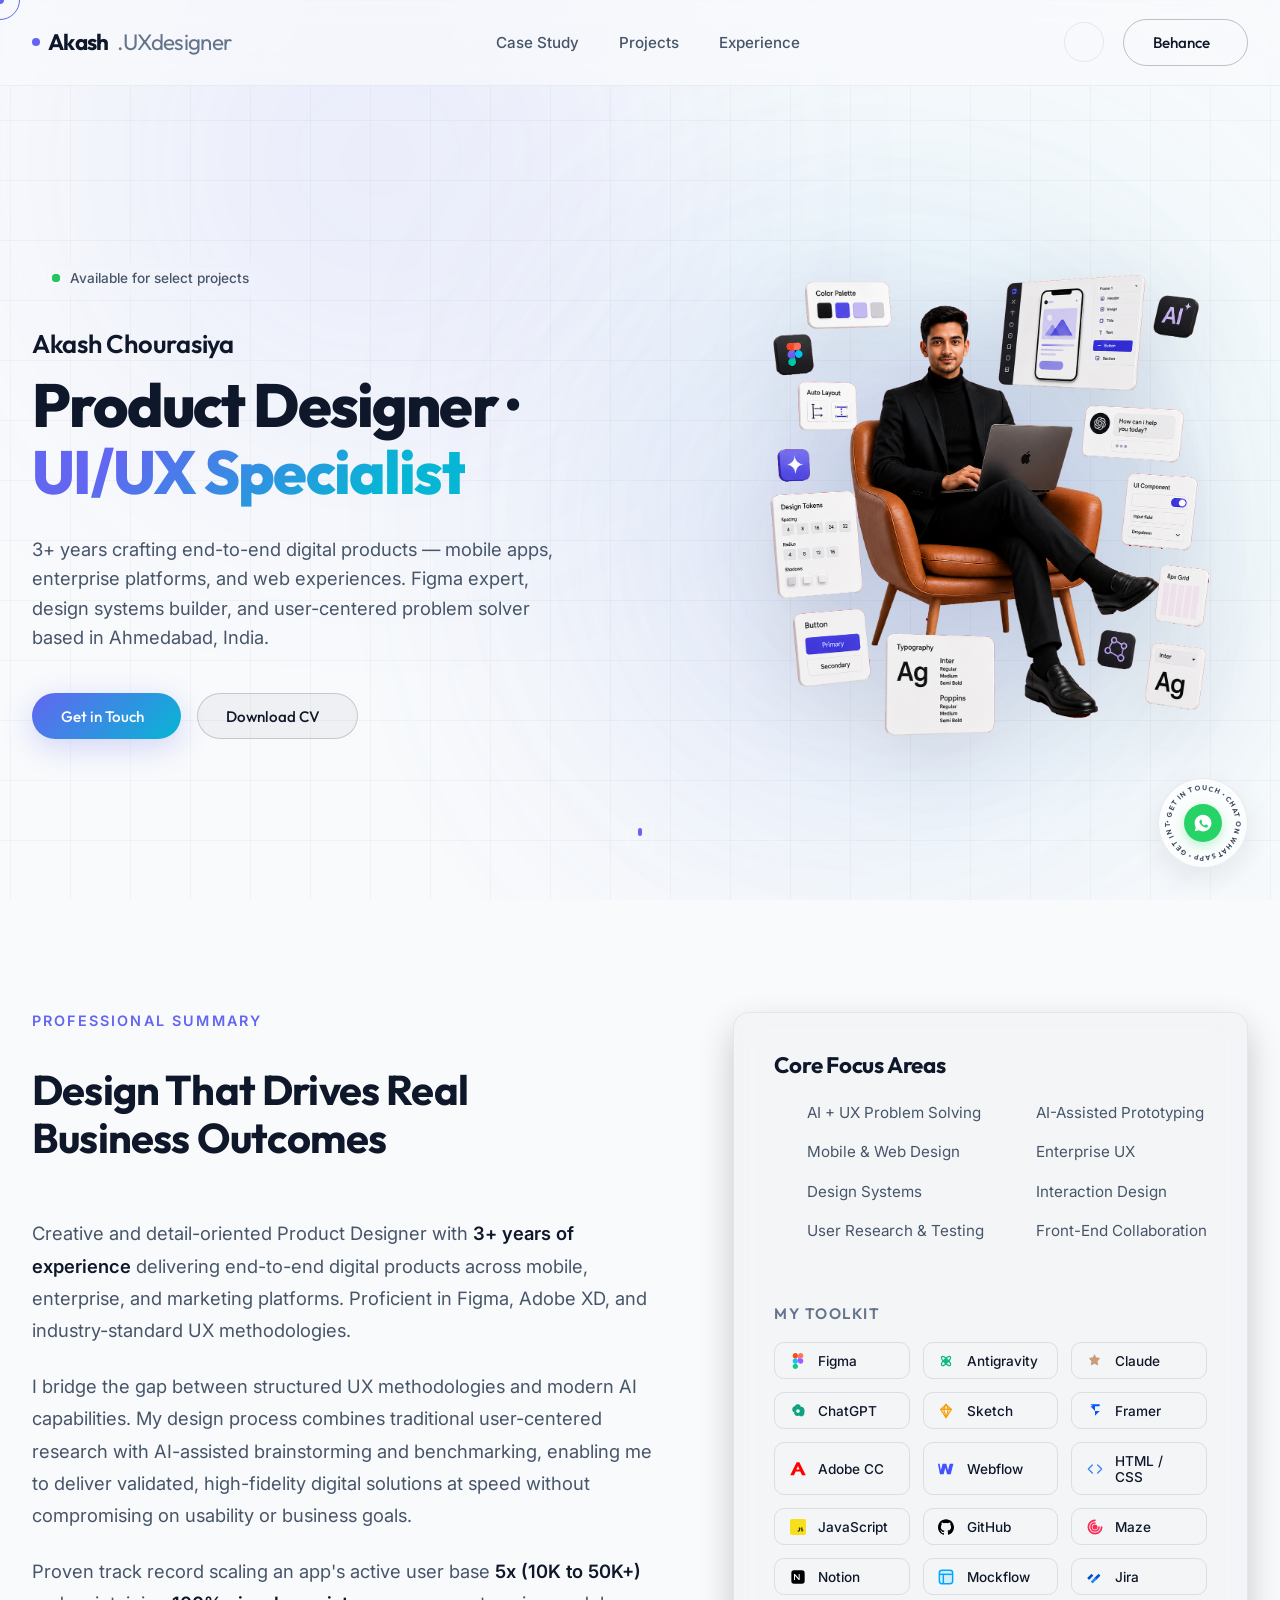
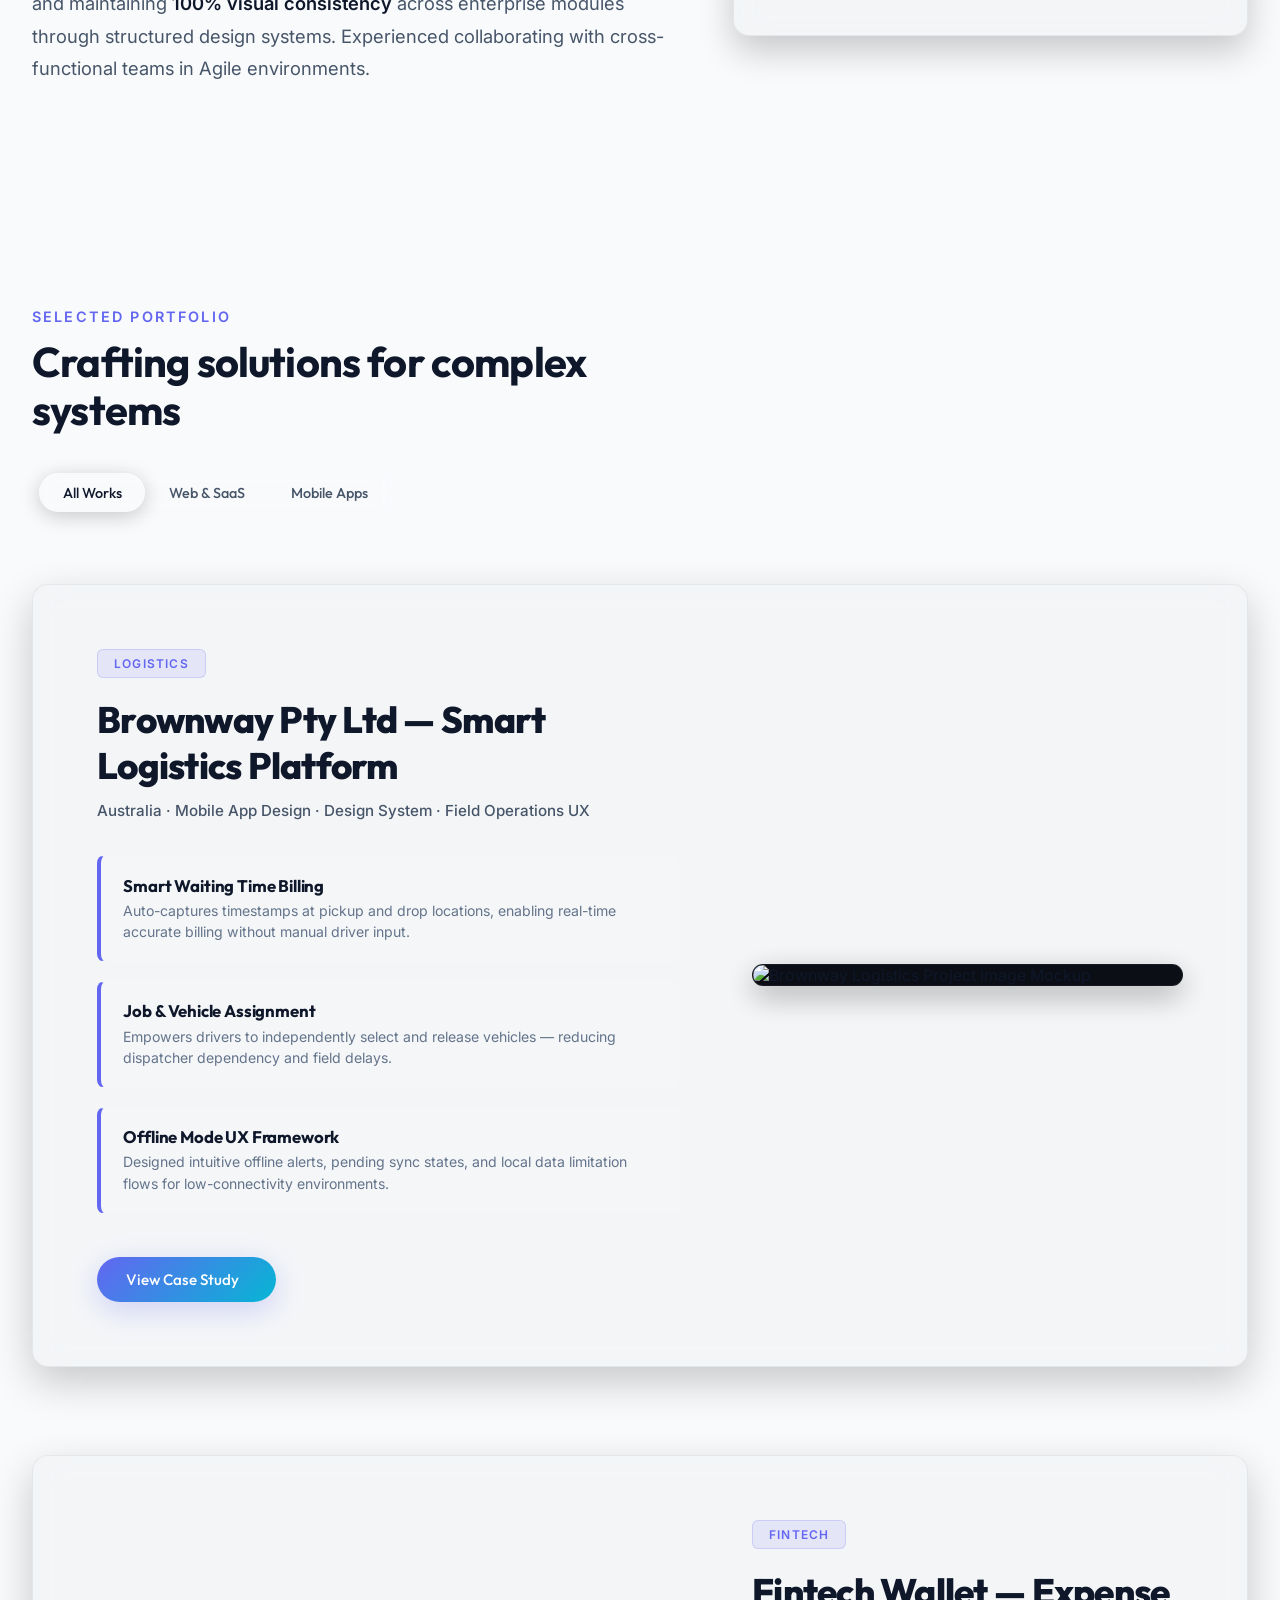
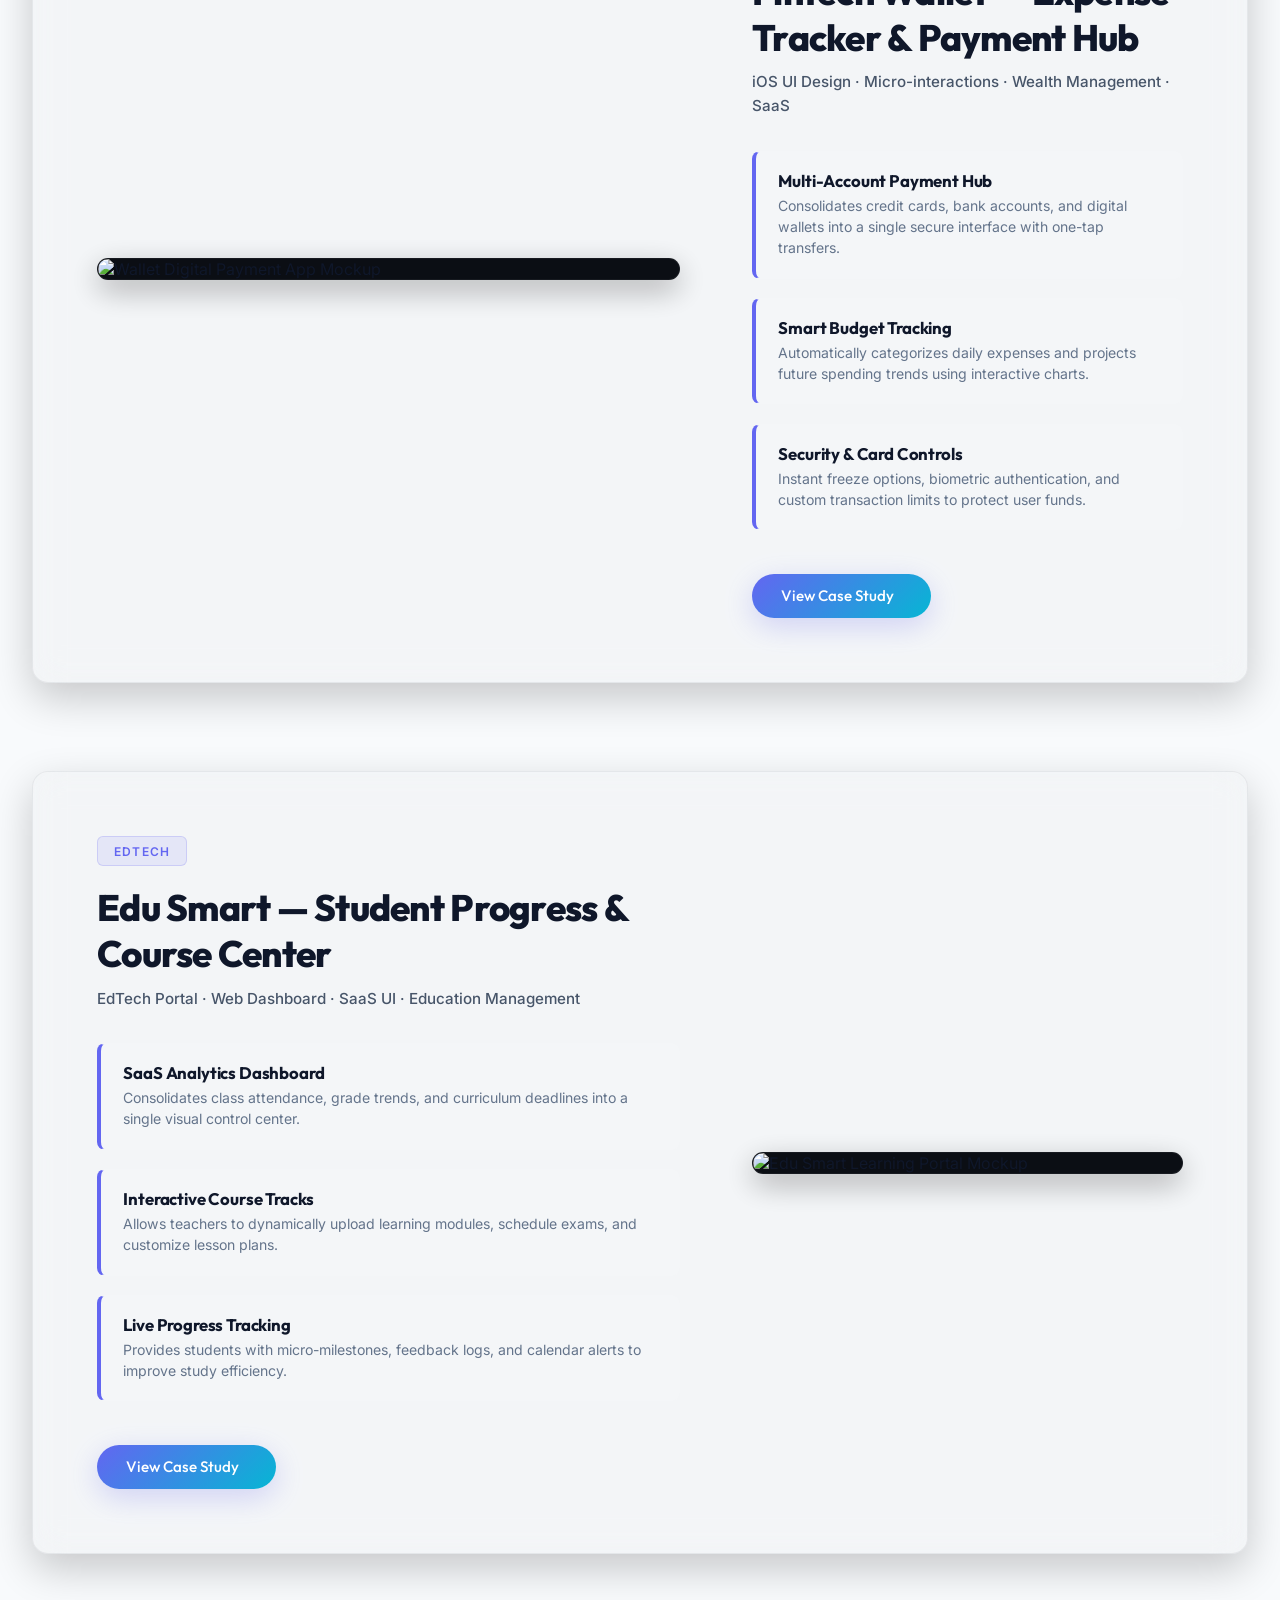
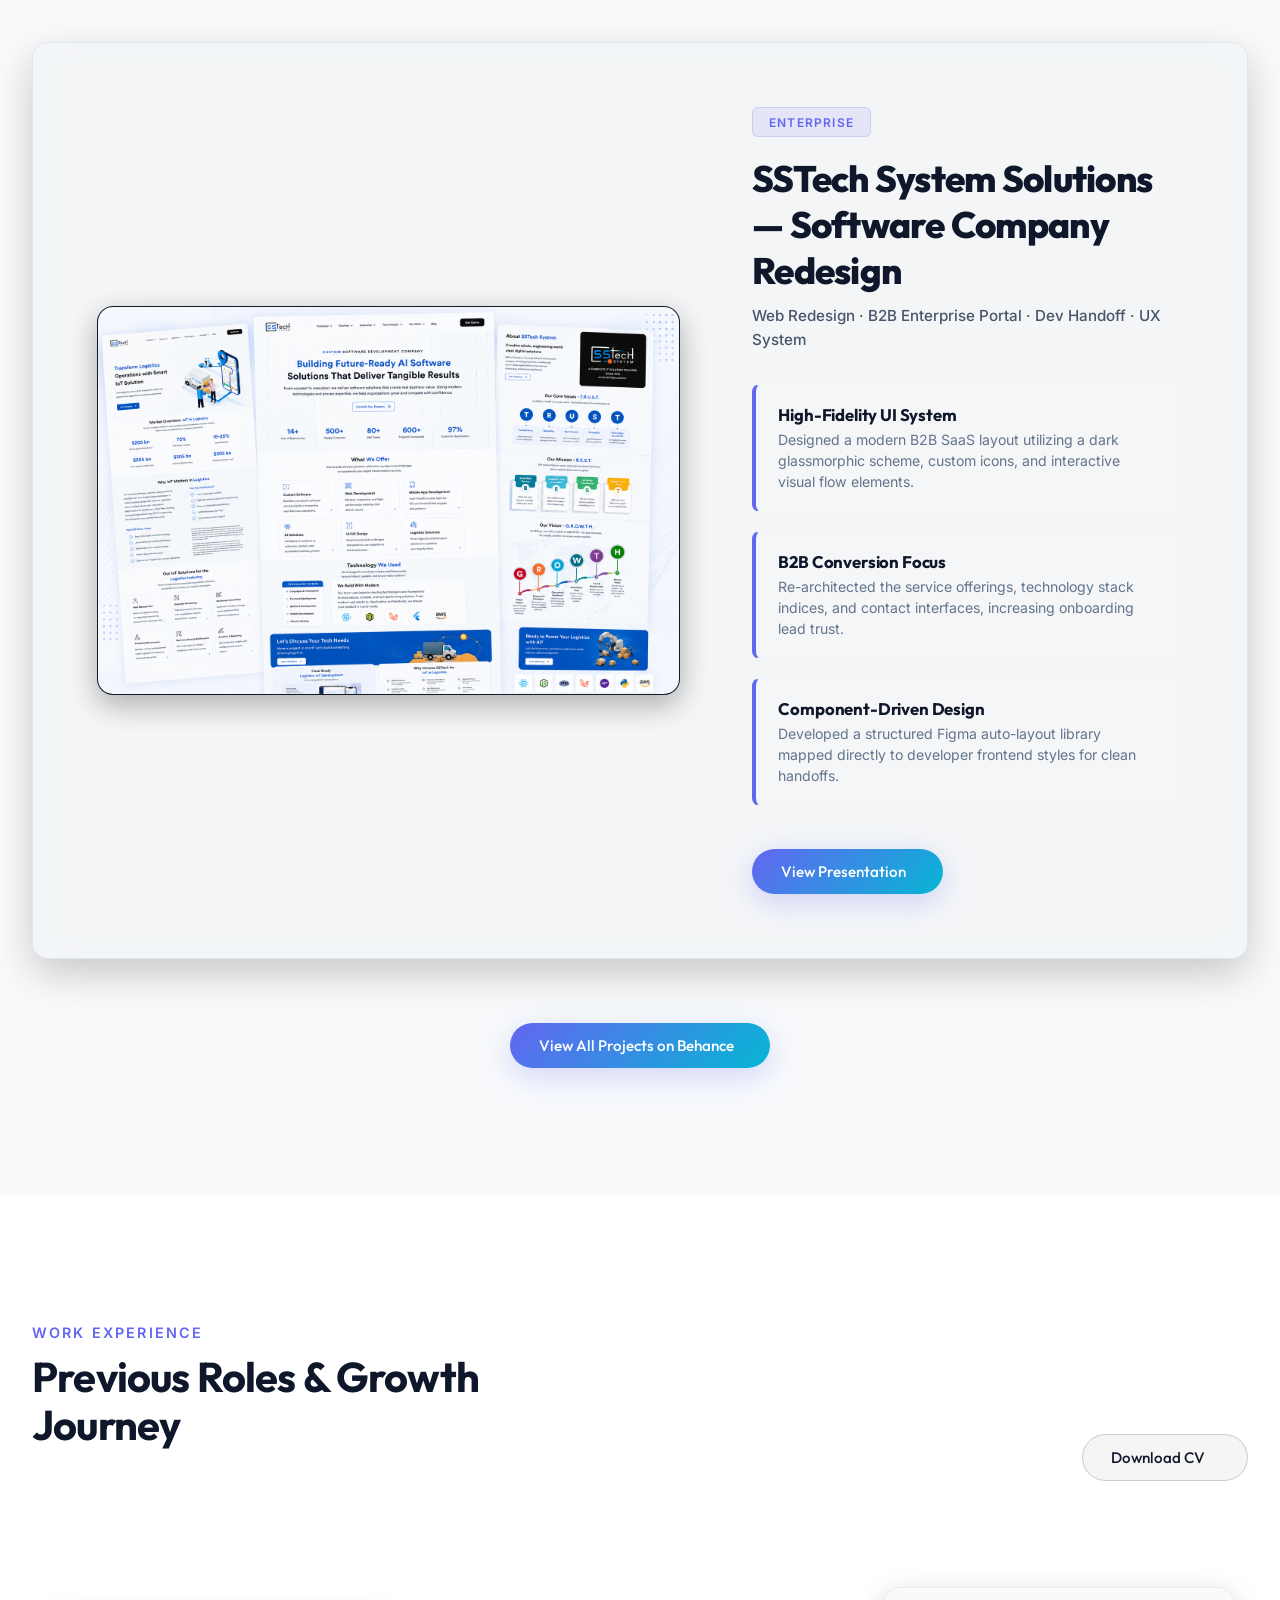
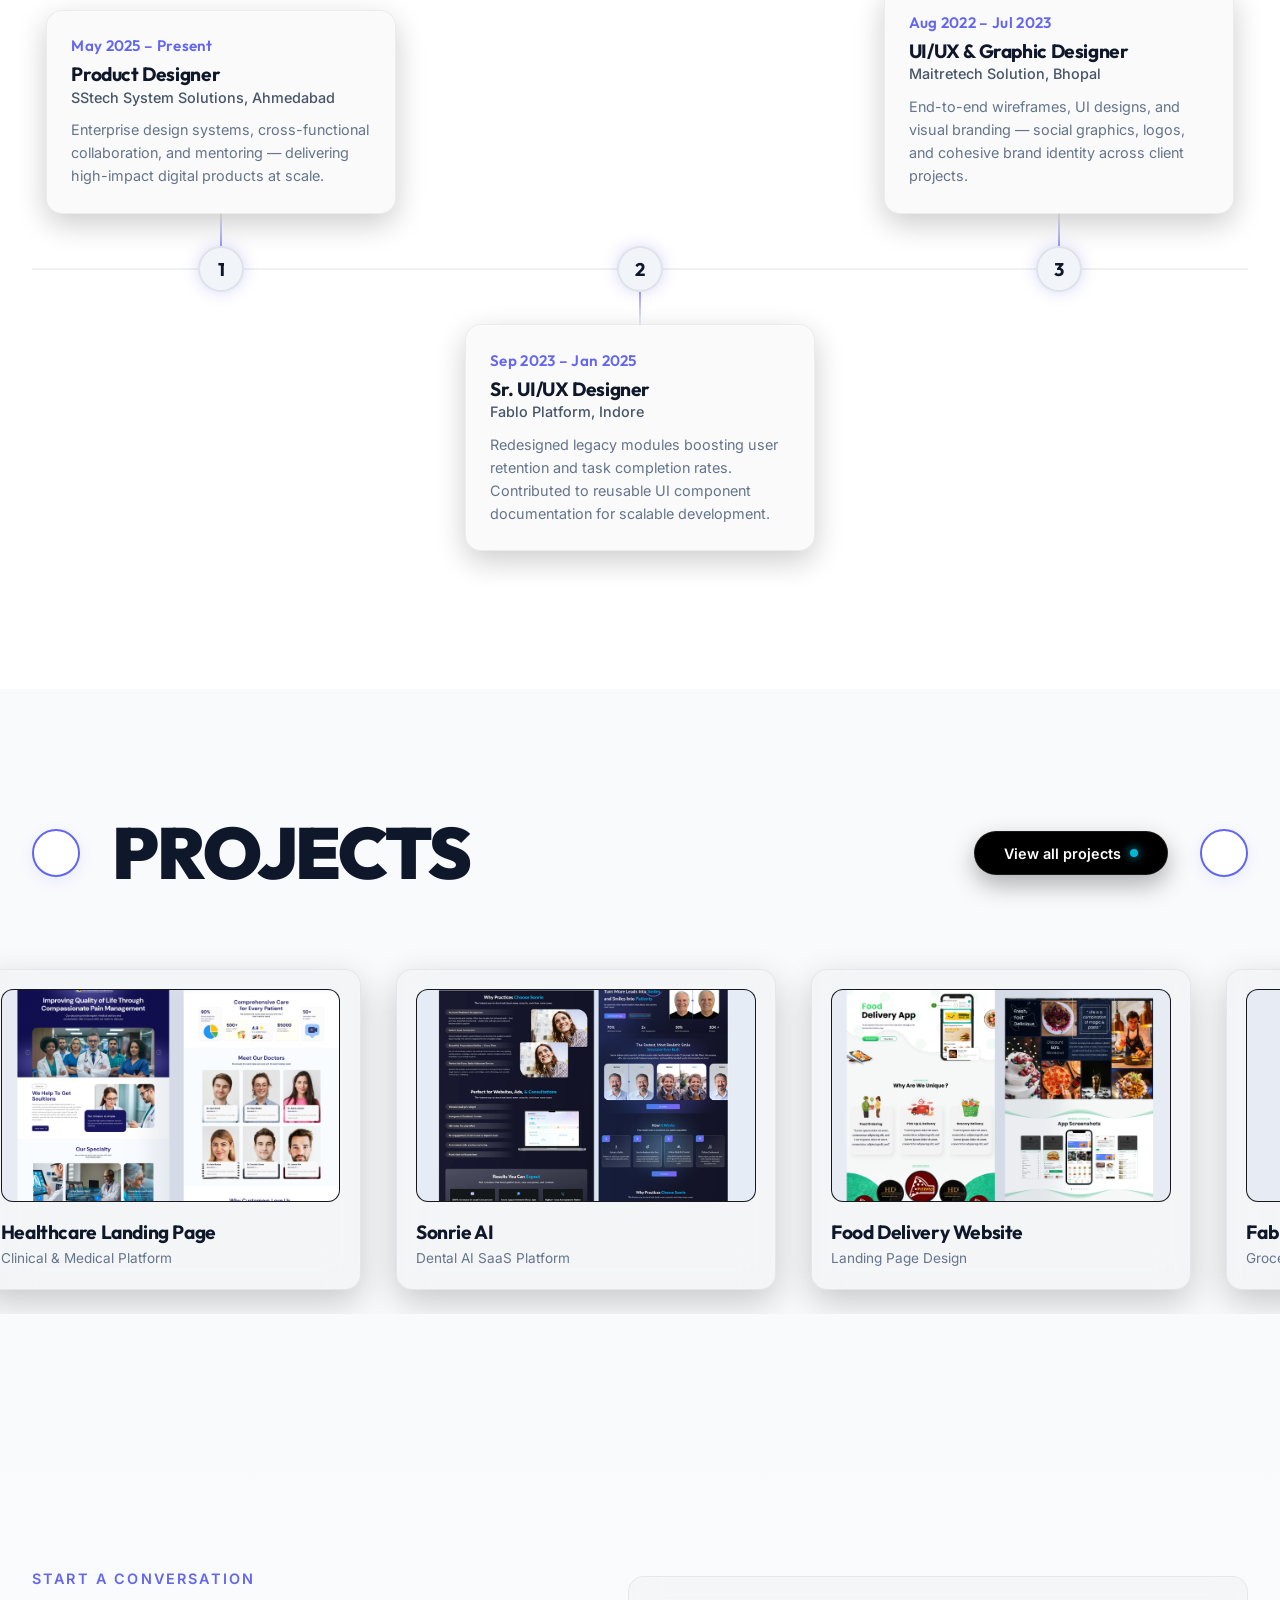
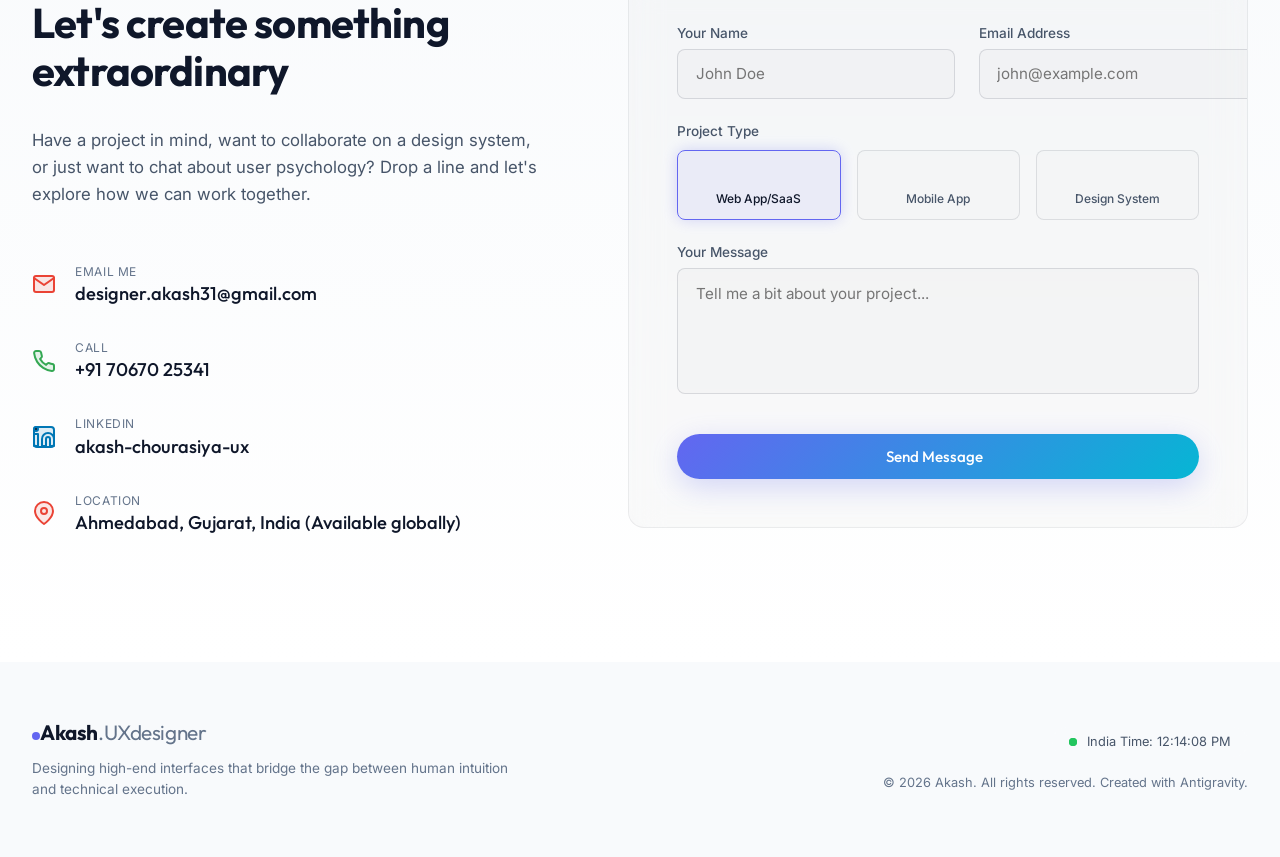
==== index.html @ 6ebd81c0 "Auto-update: 14-07-2026 19:01:26.96" ====
<!DOCTYPE html>
<html lang="en">

<head>
    <!-- Redirect to Live Site if opened locally via file system & Initialize Theme -->
    <script>
        if (window.location.protocol === 'file:') {
            window.location.href = 'https://akash-uxui.github.io/Akash_Portfolio/';
        }
        
        // Theme initialization
        (function() {
            const savedTheme = localStorage.getItem('theme');
            if (savedTheme === 'dark') {
                document.documentElement.classList.remove('light-theme');
            } else {
                document.documentElement.classList.add('light-theme');
            }
        })();
    </script>
    <meta charset="UTF-8">
    <meta name="viewport" content="width=device-width, initial-scale=1.0">
    <title>Akash | Product & UX/UI Designer Portfolio</title>
    <meta name="description"
        content="Portfolio of Akash, a Product & UX/UI Designer crafting high-fidelity interfaces, Web3/SaaS analytics dashboards, and interactive mobile apps with premium aesthetics.">

    <!-- Favicon -->
    <link rel="icon" type="image/svg+xml" href="assets/A_Fab%20Icon.svg">

    <!-- Google Fonts -->
    <link rel="preconnect" href="https://fonts.googleapis.com">
    <link rel="preconnect" href="https://fonts.gstatic.com" crossorigin>
    <link
        href="https://fonts.googleapis.com/css2?family=Inter:wght@300;400;500;600;700&family=Outfit:wght@300;400;500;600;700;800&display=swap"
        rel="stylesheet">

    <!-- Stylesheets -->
    <link rel="stylesheet" href="styles.css?v=2.4">

    <!-- Lucide Icons CDN -->
    <script src="https://unpkg.com/lucide@latest"></script>
</head>

<body>
    <!-- Custom Cursor -->
    <div class="custom-cursor-dot" id="customCursorDot"></div>
    <div class="custom-cursor-outline" id="customCursorOutline"></div>

    <!-- Background Elements -->
    <div class="bg-grid"></div>
    <div class="glow-blob glow-1" id="glowBlob1"></div>
    <div class="glow-blob glow-2" id="glowBlob2"></div>
    <div class="glow-blob glow-3" id="glowBlob3"></div>

    <!-- Header Navigation -->
    <header class="navbar" id="mainHeader">
        <div class="nav-container">
            <a href="#" class="nav-logo" id="navLogo">
                <span class="logo-dot"></span>Akash<span>.UXdesigner</span>
            </a>

            <nav class="nav-links" id="navLinks">
                <a href="#case-study" class="nav-link" id="linkWork">Case Study</a>
                <a href="#projects" class="nav-link" id="linkGallery">Projects</a>
                <a href="#experience" class="nav-link" id="linkContact">Experience</a>
            </nav>

            <div class="nav-actions">
                <!-- Theme Toggle Button -->
                <button class="theme-toggle-btn" id="themeToggleBtn" aria-label="Toggle Dark/Light Theme">
                    <i data-lucide="sun" class="sun-icon"></i>
                    <i data-lucide="moon" class="moon-icon"></i>
                </button>
                <div class="nav-cta">
                    <a href="https://www.behance.net/akashchourasiya31" target="_blank" rel="noopener noreferrer" class="btn btn-outline" id="headerCtaBtn">Behance <i
                            data-lucide="arrow-up-right"></i></a>
                </div>
            </div>

            <button class="mobile-toggle-btn" id="mobileToggleBtn" aria-label="Toggle navigation menu">
                <span class="bar"></span>
                <span class="bar"></span>
                <span class="bar"></span>
            </button>
        </div>
    </header>

    <main>
        <!-- Hero Section -->
        <section class="hero-section" id="hero">
            <div class="hero-container">
                <div class="hero-content">
                    <div class="badge-container animate-fade-in">
                        <span class="pulse-icon"></span>
                        <span class="badge-text">Available for select projects</span>
                    </div>

                    <div class="hero-pretitle animate-slide-up">Akash Chourasiya</div>
                    <h1 class="hero-title animate-slide-up" id="heroTitle">
                        Product Designer · <span class="gradient-text">UI/UX Specialist</span>
                    </h1>

                    <p class="hero-subtitle animate-slide-up-delayed" id="heroSubtitle">
                        3+ years crafting end-to-end digital products — mobile apps, enterprise platforms, and web experiences. Figma expert, design systems builder, and user-centered problem solver based in Ahmedabad, India.
                    </p>

                    <div class="hero-ctas animate-slide-up-delayed-more">
                        <a href="#contact" class="btn btn-primary" id="heroPrimaryBtn">Get in Touch <i
                                data-lucide="message-square"></i></a>
                        <a href="assets/Akash_Resume.pdf" download="Akash_Resume.pdf" class="btn btn-secondary" id="heroSecondaryBtn">Download CV <i
                                data-lucide="download"></i></a>
                    </div>
                </div>

                <div class="hero-visual animate-fade-in-delayed">
                    <!-- Premium 3D Character Avatar Presentation -->
                    <div class="hero-avatar-3d-card" id="heroVisualCard">
                        <div class="avatar-3d-glow"></div>
                        <img src="assets/My Character 1.png" alt="Akash Chourasiya Sitting Working with UI elements" class="avatar-3d-img">
                    </div>
                </div>
            </div>

            <!-- Scroll Indicator -->
            <div class="scroll-down-indicator">
                <span class="mouse">
                    <span class="wheel"></span>
                </span>
            </div>
        </section>

        <!-- Professional Summary Section -->
        <section class="summary-section" id="summary">
            <div class="summary-container container">
                <div class="summary-grid">
                    <div class="summary-text">
                        <span class="section-tagline">Professional Summary</span>
                        <h2 class="section-title">Design That Drives Real Business Outcomes</h2>
                        
                        <p class="summary-para">
                            Creative and detail-oriented Product Designer with <strong>3+ years of experience</strong> delivering end-to-end digital products across mobile, enterprise, and marketing platforms. Proficient in Figma, Adobe XD, and industry-standard UX methodologies.
                        </p>
                        <p class="summary-para">
                            I bridge the gap between structured UX methodologies and modern AI capabilities. My design process combines traditional user-centered research with AI-assisted brainstorming and benchmarking, enabling me to deliver validated, high-fidelity digital solutions at speed without compromising on usability or business goals.
                        </p>
                        <p class="summary-para">
                            Proven track record scaling an app's active user base <strong>5x (10K to 50K+)</strong> and maintaining <strong>100% visual consistency</strong> across enterprise modules through structured design systems. Experienced collaborating with cross-functional teams in Agile environments.
                        </p>
                    </div>
                    
                    <div class="summary-focus-card">
                        <h3 class="focus-card-title">Core Focus Areas</h3>
                        <ul class="focus-list">
                            <li>
                                <i data-lucide="check" class="focus-icon"></i>
                                <span>AI + UX Problem Solving</span>
                            </li>
                            <li>
                                <i data-lucide="check" class="focus-icon"></i>
                                <span>AI-Assisted Prototyping</span>
                            </li>
                            <li>
                                <i data-lucide="check" class="focus-icon"></i>
                                <span>Mobile & Web Design</span>
                            </li>
                            <li>
                                <i data-lucide="check" class="focus-icon"></i>
                                <span>Enterprise UX</span>
                            </li>
                            <li>
                                <i data-lucide="check" class="focus-icon"></i>
                                <span>Design Systems</span>
                            </li>
                            <li>
                                <i data-lucide="check" class="focus-icon"></i>
                                <span>Interaction Design</span>
                            </li>
                            <li>
                                <i data-lucide="check" class="focus-icon"></i>
                                <span>User Research & Testing</span>
                            </li>
                            <li>
                                <i data-lucide="check" class="focus-icon"></i>
                                <span>Front-End Collaboration</span>
                            </li>
                        </ul>
                        
                        <div class="toolkit-divider"></div>
                        <h4 class="toolkit-subtitle">My Toolkit</h4>
                        <div class="tools-tags">
                            <!-- Figma -->
                            <div class="tool-card">
                                <svg class="tool-svg" viewBox="0 0 38 57" width="16" height="16" fill="none" xmlns="http://www.w3.org/2000/svg">
                                    <path d="M19 28.5C19 23.2533 14.7467 19 9.5 19C4.2533 19 0 23.2533 0 28.5C0 33.7467 4.2533 38 9.5 38C14.7467 38 19 33.7467 19 28.5Z" fill="#1ABCFE"/>
                                    <path d="M19 9.5C19 4.2533 14.7467 0 9.5 0C4.2533 0 0 4.2533 0 9.5C0 14.7467 4.2533 19 9.5 19C14.7467 19 19 14.7467 19 9.5Z" fill="#F24E1E"/>
                                    <path d="M38 9.5C38 4.2533 33.7467 0 28.5 0C23.2533 0 19 4.2533 19 9.5V19H28.5C33.7467 19 38 14.7467 38 9.5Z" fill="#FF7262"/>
                                    <path d="M19 19H28.5C33.7467 19 38 23.2533 38 28.5C38 33.7467 33.7467 38 28.5 38C23.2533 38 19 33.7467 19 28.5V19Z" fill="#A259FF"/>
                                    <path d="M19 47.5C19 42.2533 14.7467 38 9.5 38C4.2533 38 0 42.2533 0 47.5C0 52.7467 4.2533 57 9.5 57C14.7467 57 19 52.7467 19 47.5Z" fill="#0ACF83"/>
                                </svg>
                                <span>Figma</span>
                            </div>
                            <!-- Antigravity -->
                            <div class="tool-card">
                                <svg class="tool-svg tool-icon-ai" viewBox="0 0 24 24" width="16" height="16" fill="none" stroke="currentColor" stroke-width="2" xmlns="http://www.w3.org/2000/svg">
                                    <ellipse cx="12" cy="12" rx="3" ry="9" transform="rotate(45 12 12)" />
                                    <ellipse cx="12" cy="12" rx="3" ry="9" transform="rotate(-45 12 12)" />
                                    <circle cx="12" cy="12" r="2" fill="currentColor" />
                                </svg>
                                <span>Antigravity</span>
                            </div>
                            <!-- Claude -->
                            <div class="tool-card">
                                <svg class="tool-svg tool-icon-claude" viewBox="0 0 24 24" width="16" height="16" fill="currentColor" xmlns="http://www.w3.org/2000/svg">
                                    <path d="M12.75 2.05a.86.86 0 0 0-1.5 0l-2.02 3.5a1.86 1.86 0 0 1-1.3 1.05l-3.9.7a.86.86 0 0 0-.58 1.42l2.6 3a1.86 1.86 0 0 1 .45 1.63l-.85 3.86a.86.86 0 0 0 1.15 1.05l3.6-1.9a1.86 1.86 0 0 1 1.7 0l3.6 1.9a.86.86 0 0 0 1.15-1.05l-.85-3.86a1.86 1.86 0 0 1 .45-1.63l2.6-3a.86.86 0 0 0-.58-1.42l-3.9-.7a1.86 1.86 0 0 1-1.3-1.05l-2.02-3.5z"/>
                                </svg>
                                <span>Claude</span>
                            </div>
                            <!-- ChatGPT -->
                            <div class="tool-card">
                                <svg class="tool-svg tool-icon-chatgpt" viewBox="0 0 24 24" width="16" height="16" fill="currentColor" xmlns="http://www.w3.org/2000/svg">
                                    <path d="M21.3,9.3c-0.2-1.2-0.8-2.3-1.8-3c-0.7-0.5-1.5-0.8-2.4-0.8c-0.3,0-0.6,0-0.9,0.1C15.6,3.6,14.3,2.4,12.7,2c-1.2-0.3-2.5-0.1-3.6,0.5C8.3,3,7.5,3.9,7.1,5C6.1,5.2,5.2,5.7,4.5,6.5c-0.9,1.1-1.3,2.5-1.1,3.9c0.2,1.2,0.8,2.3,1.8,3c0.4,0.3,0.8,0.5,1.2,0.6c-0.2,0.7-0.2,1.5,0,2.2c0.3,1.1,1.1,2.1,2.1,2.7c0.8,0.5,1.8,0.7,2.8,0.6c0.8-0.1,1.5-0.4,2.2-0.9c0.7,0.7,1.6,1.2,2.7,1.4c0.4,0.1,0.8,0.1,1.2,0.1c1.2-0.1,2.3-0.7,3-1.7c0.9-1.1,1.3-2.5,1.1-3.9C22.2,12.2,21.9,10.6,21.3,9.3z M12,14.7c-1.5,0-2.7-1.2-2.7-2.7s1.2-2.7,2.7-2.7s2.7,1.2,2.7,2.7S13.5,14.7,12,14.7z"/>
                                </svg>
                                <span>ChatGPT</span>
                            </div>
                            <!-- Sketch -->
                            <div class="tool-card">
                                <svg class="tool-svg tool-icon-sketch" viewBox="0 0 24 24" width="16" height="16" fill="none" stroke="currentColor" stroke-width="1.8" stroke-linecap="round" stroke-linejoin="round" xmlns="http://www.w3.org/2000/svg">
                                    <path d="M12 2L4 9.5h16L12 2z" fill="rgba(245, 158, 11, 0.12)"/>
                                    <path d="M4 9.5L12 22l8-12.5H4z"/>
                                    <path d="M12 2L8.5 9.5M12 2l3.5 7.5M8.5 9.5L12 22l3.5-12.5"/>
                                </svg>
                                <span>Sketch</span>
                            </div>
                            <!-- Framer -->
                            <div class="tool-card">
                                <svg class="tool-svg tool-icon-framer" viewBox="0 0 24 24" width="16" height="16" fill="currentColor" xmlns="http://www.w3.org/2000/svg">
                                    <path d="M12 12v7l7-7h-7zm0 0V5H5l7 7zm0-7h7V2H5l7 5z" />
                                </svg>
                                <span>Framer</span>
                            </div>
                            <!-- Adobe CC -->
                            <div class="tool-card">
                                <svg class="tool-svg tool-icon-adobe" viewBox="0 0 24 24" width="16" height="16" fill="currentColor" xmlns="http://www.w3.org/2000/svg">
                                    <path d="M13.978 2.056l9.737 19.383h-5.644l-2.73-5.83h-6.702l-2.72 5.83h-5.629l9.704-19.383h3.984zm-2.022 5.484l-2.457 5.257h4.862l-2.405-5.257z"/>
                                </svg>
                                <span>Adobe CC</span>
                            </div>
                            <!-- Webflow -->
                            <div class="tool-card">
                                <svg class="tool-svg tool-icon-webflow" viewBox="0 0 24 24" width="16" height="16" fill="currentColor" xmlns="http://www.w3.org/2000/svg">
                                    <path d="M22.5 4h-4.3c-.3 0-.6.2-.7.5L15 13.8L12.5 4.5c-.1-.3-.4-.5-.7-.5H7.5c-.3 0-.6.2-.7.5L4.3 13.8L2.5 4.5c-.1-.3-.4-.5-.7-.5H.5c-.3 0-.5.3-.5.6l2.8 14.8c.1.3.4.5.7.5h4.3c.3 0 .6-.2.7-.5l2.5-9.3l2.5 9.3c.1.3.4.5.7.5h4.3c.3 0 .6-.2.7-.5L23 4.6c0-.3-.2-.6-.5-.6z"/>
                                </svg>
                                <span>Webflow</span>
                            </div>
                            <!-- HTML / CSS -->
                            <div class="tool-card">
                                <svg class="tool-svg tool-icon-code" viewBox="0 0 24 24" width="16" height="16" fill="none" stroke="currentColor" stroke-width="2" stroke-linecap="round" stroke-linejoin="round" xmlns="http://www.w3.org/2000/svg">
                                    <path d="M16 18l6-6-6-6M8 6L2 12l6 6"/>
                                </svg>
                                <span>HTML / CSS</span>
                            </div>
                            <!-- JavaScript -->
                            <div class="tool-card">
                                <svg class="tool-svg tool-icon-js" viewBox="0 0 24 24" width="16" height="16" fill="none" xmlns="http://www.w3.org/2000/svg">
                                    <rect width="24" height="24" rx="3" fill="#F7DF1E"/>
                                    <path d="M12 17.2c.2.4.5.6.8.6.3 0 .5-.2.5-.5v-4.4h1.4v4.4c0 1.1-.7 1.7-1.8 1.7-1 0-1.6-.6-1.9-1.3l1-.5zm4.8-.4c.3.5.7.8 1.3.8.5 0 .8-.2.8-.6s-.4-.5-1-.7l-.6-.2c-.9-.3-1.4-.7-1.4-1.6 0-1 .8-1.6 1.8-1.6.8 0 1.4.3 1.7.9l-1 .6c-.2-.3-.4-.4-.7-.4-.3 0-.5.1-.5.4 0 .3.2.4.7.6l.6.2c1 .3 1.5.7 1.5 1.7 0 1.1-.8 1.7-1.9 1.7-1 0-1.7-.5-2-1.3l1-.5z" fill="#000000"/>
                                </svg>
                                <span>JavaScript</span>
                            </div>
                            <!-- GitHub -->
                            <div class="tool-card">
                                <svg class="tool-svg tool-icon-github" viewBox="0 0 24 24" width="16" height="16" fill="currentColor" xmlns="http://www.w3.org/2000/svg">
                                    <path d="M12 .297c-6.63 0-12 5.373-12 12 0 5.303 3.438 9.8 8.205 11.385.6.113.82-.258.82-.577 0-.285-.01-1.04-.015-2.04-3.338.724-4.042-1.61-4.042-1.61C4.422 18.07 3.633 17.7 3.633 17.7c-1.087-.744.084-.729.084-.729 1.205.084 1.838 1.236 1.838 1.236 1.07 1.835 2.809 1.305 3.495.998.108-.776.417-1.305.76-1.605-2.665-.3-5.466-1.332-5.466-5.93 0-1.31.465-2.38 1.235-3.22-.135-.303-.54-1.523.105-3.176 0 0 1.005-.322 3.3 1.23.96-.267 1.98-.399 3-.405 1.02.006 2.04.138 3 .405 2.28-1.552 3.285-1.23 3.285-1.23.645 1.653.24 2.873.12 3.176.765.84 1.23 1.91 1.23 3.22 0 4.61-2.805 5.625-5.475 5.92.42.36.81 1.096.81 2.22 0 1.606-.015 2.896-.015 3.286 0 .315.21.69.825.57C20.565 22.092 24 17.592 24 12.297c0-6.627-5.373-12-12-12"/>
                                </svg>
                                <span>GitHub</span>
                            </div>
                            <!-- Maze -->
                            <div class="tool-card">
                                <svg class="tool-svg tool-icon-maze" viewBox="0 0 24 24" width="16" height="16" fill="none" stroke="#FF2A54" stroke-width="2.5" stroke-linecap="round" stroke-linejoin="round" xmlns="http://www.w3.org/2000/svg">
                                    <path d="M12 2C6.48 2 2 6.48 2 12c0 5.52 4.48 10 10 10s10-4.48 10-10"/>
                                    <path d="M12 6c-3.31 0-6 2.69-6 6 0 3.31 2.69 6 6 6s6-2.69 6-6"/>
                                    <circle cx="12" cy="12" r="2.5" fill="#FF2A54"/>
                                </svg>
                                <span>Maze</span>
                            </div>
                            <!-- Notion -->
                            <div class="tool-card">
                                <svg class="tool-svg tool-icon-notion" viewBox="0 0 24 24" width="16" height="16" fill="none" xmlns="http://www.w3.org/2000/svg">
                                    <rect x="2" y="2" width="20" height="20" rx="4" fill="#000000"/>
                                    <path d="M6 7.5v9h1.5v-6.3l5.5 6.3h1.5v-9H13v6.3L7.5 7.5H6z" fill="#FFFFFF"/>
                                </svg>
                                <span>Notion</span>
                            </div>
                            <!-- Mockflow -->
                            <div class="tool-card">
                                <svg class="tool-svg tool-icon-mockflow" viewBox="0 0 24 24" width="16" height="16" fill="none" stroke="#00a8ff" stroke-width="2.2" xmlns="http://www.w3.org/2000/svg">
                                    <rect x="2" y="2" width="20" height="20" rx="4" fill="rgba(0, 168, 255, 0.12)"/>
                                    <line x1="2" y1="8" x2="22" y2="8"/>
                                    <line x1="8" y1="8" x2="8" y2="22"/>
                                </svg>
                                <span>Mockflow</span>
                            </div>
                            <!-- Jira -->
                            <div class="tool-card">
                                <svg class="tool-svg tool-icon-jira" viewBox="0 0 24 24" width="16" height="16" fill="none" xmlns="http://www.w3.org/2000/svg">
                                    <path d="M11.5 12.9l5.2-5.2c.4-.4 1-.4 1.4 0l1.5 1.5c.4.4.4 1 0 1.4l-5.2 5.2c-.4.4-1 .4-1.4 0l-1.5-1.5c-.4-.4-.4-1 0-1.4z" fill="#0052cc"/>
                                    <path d="M6.2 18.2l5.2-5.2c.4-.4 1-.4 1.4 0l1.5 1.5c.4.4.4 1 0 1.4l-5.2 5.2c-.4.4-1 .4-1.4 0l-1.5-1.5c-.4-.4-.4-1 0-1.4z" fill="#2684FF"/>
                                    <path d="M.9 12.9l5.2-5.2c.4-.4 1-.4 1.4 0l1.5 1.5c.4.4.4 1 0 1.4L3.8 15.8c-.4.4-1 .4-1.4 0L.9 14.3c-.4-.4-.4-1 0-1.4z" fill="#0052cc"/>
                                </svg>
                                <span>Jira</span>
                            </div>
                        </div>
                    </div>
                </div>
            </div>
        </section>

        <!-- Selected Works Section -->
        <section class="work-section" id="case-study">
            <div class="section-header container">
                <span class="section-tagline">Selected Portfolio</span>
                <h2 class="section-title">Crafting solutions for complex systems</h2>

                <div class="work-filters" id="workFilters">
                    <button class="filter-btn active" data-filter="all" id="filterAll">All Works</button>
                    <button class="filter-btn" data-filter="web" id="filterWeb">Web & SaaS</button>
                    <button class="filter-btn" data-filter="mobile" id="filterMobile">Mobile Apps</button>
                </div>
            </div>

            <div class="work-grid container" id="workGrid">
                <!-- Project 1: Brownway (Mobile/Web) -->
                <div class="project-card filter-item mobile layout-text-left" data-project="brownway" id="projectBrownway">
                    <div class="project-info">
                        <span class="project-badge">Logistics</span>
                        <h3 class="project-title">Brownway Pty Ltd — Smart Logistics Platform</h3>
                        <p class="project-meta">Australia · Mobile App Design · Design System · Field Operations UX</p>
                        
                        <div class="project-highlights">
                            <div class="highlight-item">
                                <h4 class="highlight-title">Smart Waiting Time Billing</h4>
                                <p class="highlight-desc">Auto-captures timestamps at pickup and drop locations, enabling real-time accurate billing without manual driver input.</p>
                            </div>
                            <div class="highlight-item">
                                <h4 class="highlight-title">Job & Vehicle Assignment</h4>
                                <p class="highlight-desc">Empowers drivers to independently select and release vehicles — reducing dispatcher dependency and field delays.</p>
                            </div>
                            <div class="highlight-item">
                                <h4 class="highlight-title">Offline Mode UX Framework</h4>
                                <p class="highlight-desc">Designed intuitive offline alerts, pending sync states, and local data limitation flows for low-connectivity environments.</p>
                            </div>
                        </div>
                        
                        <div class="project-action">
                            <span class="btn btn-primary">View Case Study <i data-lucide="arrow-right"></i></span>
                        </div>
                    </div>
                    <div class="project-img-wrapper">
                        <img src="assets/Brownway Project Image.png" alt="Brownway Logistics Project Image Mockup" class="project-img">
                    </div>
                </div>

                <!-- Project 2: Wallet Project (Mobile) -->
                <div class="project-card filter-item mobile layout-image-left" data-project="wallet" id="projectWallet">
                    <div class="project-info">
                        <span class="project-badge">Fintech</span>
                        <h3 class="project-title">Fintech Wallet — Expense Tracker & Payment Hub</h3>
                        <p class="project-meta">iOS UI Design · Micro-interactions · Wealth Management · SaaS</p>
                        
                        <div class="project-highlights">
                            <div class="highlight-item">
                                <h4 class="highlight-title">Multi-Account Payment Hub</h4>
                                <p class="highlight-desc">Consolidates credit cards, bank accounts, and digital wallets into a single secure interface with one-tap transfers.</p>
                            </div>
                            <div class="highlight-item">
                                <h4 class="highlight-title">Smart Budget Tracking</h4>
                                <p class="highlight-desc">Automatically categorizes daily expenses and projects future spending trends using interactive charts.</p>
                            </div>
                            <div class="highlight-item">
                                <h4 class="highlight-title">Security & Card Controls</h4>
                                <p class="highlight-desc">Instant freeze options, biometric authentication, and custom transaction limits to protect user funds.</p>
                            </div>
                        </div>
                        
                        <div class="project-action">
                            <span class="btn btn-primary">View Case Study <i data-lucide="arrow-right"></i></span>
                        </div>
                    </div>
                    <div class="project-img-wrapper">
                        <img src="assets/Mockup Image Wallet.png" alt="Wallet Digital Payment App Mockup" class="project-img">
                    </div>
                </div>

                <!-- Project 3: Edu Smart (Web/Dashboard) -->
                <div class="project-card filter-item web layout-text-left" data-project="edusmart" id="projectEduSmart">
                    <div class="project-info">
                        <span class="project-badge">Edtech</span>
                        <h3 class="project-title">Edu Smart — Student Progress & Course Center</h3>
                        <p class="project-meta">EdTech Portal · Web Dashboard · SaaS UI · Education Management</p>
                        
                        <div class="project-highlights">
                            <div class="highlight-item">
                                <h4 class="highlight-title">SaaS Analytics Dashboard</h4>
                                <p class="highlight-desc">Consolidates class attendance, grade trends, and curriculum deadlines into a single visual control center.</p>
                            </div>
                            <div class="highlight-item">
                                <h4 class="highlight-title">Interactive Course Tracks</h4>
                                <p class="highlight-desc">Allows teachers to dynamically upload learning modules, schedule exams, and customize lesson plans.</p>
                            </div>
                            <div class="highlight-item">
                                <h4 class="highlight-title">Live Progress Tracking</h4>
                                <p class="highlight-desc">Provides students with micro-milestones, feedback logs, and calendar alerts to improve study efficiency.</p>
                            </div>
                        </div>
                        
                        <div class="project-action">
                            <span class="btn btn-primary">View Case Study <i data-lucide="arrow-right"></i></span>
                        </div>
                    </div>
                    <div class="project-img-wrapper">
                        <img src="assets/EDu Smart Image.png" alt="Edu Smart Learning Portal Mockup" class="project-img">
                    </div>
                </div>

                <!-- Project 4: SSTech System Solutions (Web/Redesign) -->
                <div class="project-card filter-item web layout-image-left" data-project="https://www.behance.net/gallery/251653277/Software-Development-Company" id="projectSSTech">
                    <div class="project-info">
                        <span class="project-badge">Enterprise</span>
                        <h3 class="project-title">SSTech System Solutions — Software Company Redesign</h3>
                        <p class="project-meta">Web Redesign · B2B Enterprise Portal · Dev Handoff · UX System</p>
                        
                        <div class="project-highlights">
                            <div class="highlight-item">
                                <h4 class="highlight-title">High-Fidelity UI System</h4>
                                <p class="highlight-desc">Designed a modern B2B SaaS layout utilizing a dark glassmorphic scheme, custom icons, and interactive visual flow elements.</p>
                            </div>
                            <div class="highlight-item">
                                <h4 class="highlight-title">B2B Conversion Focus</h4>
                                <p class="highlight-desc">Re-architected the service offerings, technology stack indices, and contact interfaces, increasing onboarding lead trust.</p>
                            </div>
                            <div class="highlight-item">
                                <h4 class="highlight-title">Component-Driven Design</h4>
                                <p class="highlight-desc">Developed a structured Figma auto-layout library mapped directly to developer frontend styles for clean handoffs.</p>
                            </div>
                        </div>
                        
                        <div class="project-action">
                            <span class="btn btn-primary">View Presentation <i data-lucide="arrow-up-right"></i></span>
                        </div>
                    </div>
                    <div class="project-img-wrapper">
                        <img src="assets/SStech Website Image..png" alt="SSTech System Solutions Web Redesign Mockup" class="project-img">
                    </div>
                </div>
            </div>

            <div class="work-more-cta">
                <a href="https://www.behance.net/akashchourasiya31" target="_blank" rel="noopener noreferrer"
                    class="btn btn-primary" id="viewAllProjectsBtn">
                    View All Projects on Behance <i data-lucide="external-link"></i>
                </a>
            </div>
        </section>

        <!-- Work Experience Section -->
        <section class="experience-section" id="experience">
            <div class="experience-container container">
                <div class="experience-header">
                    <div>
                        <span class="section-tagline">Work Experience</span>
                        <h2 class="section-title">Previous Roles & Growth Journey</h2>
                    </div>
                    <a href="assets/Akash_Resume.pdf" download="Akash_Resume.pdf" class="btn btn-secondary cv-download-btn">
                        Download CV <i data-lucide="download"></i>
                    </a>
                </div>
                
                <div class="timeline-container">
                    <div class="timeline-line"></div>
                    <div class="timeline-items">
                        <!-- Role 1 (Top) -->
                        <div class="timeline-item item-top">
                            <div class="timeline-content">
                                <span class="timeline-date">May 2025 – Present</span>
                                <h3 class="timeline-role">Product Designer</h3>
                                <span class="timeline-company">SStech System Solutions, Ahmedabad</span>
                                <p class="timeline-desc">
                                    Enterprise design systems, cross-functional collaboration, and mentoring — delivering high-impact digital products at scale.
                                </p>
                            </div>
                            <div class="timeline-node">
                                <span class="node-number">1</span>
                            </div>
                        </div>

                        <!-- Role 2 (Bottom) -->
                        <div class="timeline-item item-bottom">
                            <div class="timeline-node">
                                <span class="node-number">2</span>
                            </div>
                            <div class="timeline-content">
                                <span class="timeline-date">Sep 2023 – Jan 2025</span>
                                <h3 class="timeline-role">Sr. UI/UX Designer</h3>
                                <span class="timeline-company">Fablo Platform, Indore</span>
                                <p class="timeline-desc">
                                    Redesigned legacy modules boosting user retention and task completion rates. Contributed to reusable UI component documentation for scalable development.
                                </p>
                            </div>
                        </div>

                        <!-- Role 3 (Top) -->
                        <div class="timeline-item item-top">
                            <div class="timeline-content">
                                <span class="timeline-date">Aug 2022 – Jul 2023</span>
                                <h3 class="timeline-role">UI/UX & Graphic Designer</h3>
                                <span class="timeline-company">Maitretech Solution, Bhopal</span>
                                <p class="timeline-desc">
                                    End-to-end wireframes, UI designs, and visual branding — social graphics, logos, and cohesive brand identity across client projects.
                                </p>
                            </div>
                            <div class="timeline-node">
                                <span class="node-number">3</span>
                            </div>
                        </div>
                    </div>
                </div>
            </div>
        </section>

        <!-- Project Gallery Section -->
        <section class="gallery-section" id="projects">
            <div class="gallery-container container">
                <div class="gallery-header">
                    <button class="slider-arrow arrow-left" id="prevSlideBtn" aria-label="Previous projects">
                        <i data-lucide="arrow-left"></i>
                    </button>
                    <div class="gallery-header-content">
                        <h2 class="gallery-title-main">PROJECTS</h2>
                        <a href="https://www.behance.net/akashchourasiya31" target="_blank" rel="noopener noreferrer" class="btn-view-all">
                            View all projects <span class="dot-indicator"></span>
                        </a>
                    </div>
                    <button class="slider-arrow arrow-right" id="nextSlideBtn" aria-label="Next projects">
                        <i data-lucide="arrow-right"></i>
                    </button>
                </div>
            </div>

            <!-- Infinite Marquee Container Wrapper -->
            <div class="marquee-relative-wrapper">
                <!-- Infinite Marquee Container -->
                <div class="marquee-container">
                <div class="marquee-track">
                    <!-- Marquee List (repeated twice for infinite seamless scroll) -->
                    <div class="marquee-list">


                        <!-- Card 5: Healthcare Landing Page -->
                        <a href="https://www.behance.net/gallery/245946685/Healthcare-Landing-Page-Design" target="_blank" rel="noopener noreferrer" class="marquee-card">
                            <div class="card-img-wrapper">
                                <img src="assets/Lrphixa Multispecialist.png" alt="Healthcare Landing Page Mockup">
                                <div class="card-hover-overlay">
                                    <span class="btn-view-project">View Project <i data-lucide="arrow-up-right"></i></span>
                                </div>
                            </div>
                            <div class="card-info">
                                <h4 class="card-title">Healthcare Landing Page</h4>
                                <p class="card-desc">Clinical & Medical Platform</p>
                            </div>
                        </a>

                        <!-- Card 6: Sonrie AI (Dental SaaS) -->
                        <a href="https://www.behance.net/gallery/245945409/Sonrie-AI-Dental-AI-SaaS-Landing-Page-Design" target="_blank" rel="noopener noreferrer" class="marquee-card">
                            <div class="card-img-wrapper">
                                <img src="assets/Sonrie AI Website Mockup.png" alt="Sonrie AI Website Mockup">
                                <div class="card-hover-overlay">
                                    <span class="btn-view-project">View Project <i data-lucide="arrow-up-right"></i></span>
                                </div>
                            </div>
                            <div class="card-info">
                                <h4 class="card-title">Sonrie AI</h4>
                                <p class="card-desc">Dental AI SaaS Platform</p>
                            </div>
                        </a>

                        <!-- Card 7: Food Delivery Website -->
                        <a href="https://www.behance.net/gallery/226930849/Landing-Page-Design" target="_blank" rel="noopener noreferrer" class="marquee-card">
                            <div class="card-img-wrapper">
                                <img src="assets/Food Delivery Website.png" alt="Food Delivery Website Mockup">
                                <div class="card-hover-overlay">
                                    <span class="btn-view-project">View Project <i data-lucide="arrow-up-right"></i></span>
                                </div>
                            </div>
                            <div class="card-info">
                                <h4 class="card-title">Food Delivery Website</h4>
                                <p class="card-desc">Landing Page Design</p>
                            </div>
                        </a>

                        <!-- Card 8: Grocery Mobile App -->
                        <a href="https://www.behance.net/gallery/216985127/Buy-groceries-and-essential-items-for-your-daily-needs" target="_blank" rel="noopener noreferrer" class="marquee-card">
                            <div class="card-img-wrapper">
                                <img src="assets/Fab Mart_Onboarding.png" alt="Grocery Mobile App Mockup">
                                <div class="card-hover-overlay">
                                    <span class="btn-view-project">View Project <i data-lucide="arrow-up-right"></i></span>
                                </div>
                            </div>
                            <div class="card-info">
                                <h4 class="card-title">Fab Mart</h4>
                                <p class="card-desc">Grocery Mobile App</p>
                            </div>
                        </a>

                        <!-- Card 9: Wellness with Social -->
                        <a href="https://www.behance.net/gallery/206820649/Wellness-with-Social" target="_blank" rel="noopener noreferrer" class="marquee-card">
                            <div class="card-img-wrapper">
                                <img src="assets/WellBe Project.png" alt="Wellness with Social Project Mockup">
                                <div class="card-hover-overlay">
                                    <span class="btn-view-project">View Project <i data-lucide="arrow-up-right"></i></span>
                                </div>
                            </div>
                            <div class="card-info">
                                <h4 class="card-title">Wellness with Social</h4>
                                <p class="card-desc">Health & Community Platform</p>
                            </div>
                        </a>

                        <!-- Card 10: Service Kart -->
                        <a href="https://www.behance.net/gallery/202400617/Service-Kart" target="_blank" rel="noopener noreferrer" class="marquee-card">
                            <div class="card-img-wrapper">
                                <img src="assets/Service Kart.png" alt="Service Kart Project Mockup">
                                <div class="card-hover-overlay">
                                    <span class="btn-view-project">View Project <i data-lucide="arrow-up-right"></i></span>
                                </div>
                            </div>
                            <div class="card-info">
                                <h4 class="card-title">Service Kart</h4>
                                <p class="card-desc">Home Services Marketplace</p>
                            </div>
                        </a>

                        <!-- Card 11: RentOut -->
                        <a href="https://www.behance.net/gallery/192569707/Real-Estate-project" target="_blank" rel="noopener noreferrer" class="marquee-card">
                            <div class="card-img-wrapper">
                                <img src="assets/RentOut Website Mockup.png" alt="RentOut Website Mockup">
                                <div class="card-hover-overlay">
                                    <span class="btn-view-project">View Project <i data-lucide="arrow-up-right"></i></span>
                                </div>
                            </div>
                            <div class="card-info">
                                <h4 class="card-title">RentOut</h4>
                                <p class="card-desc">Real Estate Website</p>
                            </div>
                        </a>

                        <!-- Card 12: Education & Test App -->
                        <a href="https://www.behance.net/gallery/192568909/Education-and-Test-app" target="_blank" rel="noopener noreferrer" class="marquee-card">
                            <div class="card-img-wrapper">
                                <img src="assets/E-test.png" alt="Education & Test App Mockup">
                                <div class="card-hover-overlay">
                                    <span class="btn-view-project">View Project <i data-lucide="arrow-up-right"></i></span>
                                </div>
                            </div>
                            <div class="card-info">
                                <h4 class="card-title">Education & Test App</h4>
                                <p class="card-desc">Learning & Examination UI</p>
                            </div>
                        </a>

                        <!-- Card 13: E-Clinic -->
                        <a href="https://www.behance.net/gallery/177709747/E-Clinic-For-Doctors-Patients" target="_blank" rel="noopener noreferrer" class="marquee-card">
                            <div class="card-img-wrapper">
                                <img src="assets/eClinic.png" alt="E-Clinic Project Mockup">
                                <div class="card-hover-overlay">
                                    <span class="btn-view-project">View Project <i data-lucide="arrow-up-right"></i></span>
                                </div>
                            </div>
                            <div class="card-info">
                                <h4 class="card-title">E-Clinic</h4>
                                <p class="card-desc">Healthcare & Doctor Platform</p>
                            </div>
                        </a>

                        <!-- Card 14: SSTech System Solutions -->
                        <a href="https://www.behance.net/gallery/251653277/Software-Development-Company" target="_blank" rel="noopener noreferrer" class="marquee-card">
                            <div class="card-img-wrapper">
                                <img src="assets/SStech Website Image..png" alt="SSTech System Solutions Mockup">
                                <div class="card-hover-overlay">
                                    <span class="btn-view-project">View Project <i data-lucide="arrow-up-right"></i></span>
                                </div>
                            </div>
                            <div class="card-info">
                                <h4 class="card-title">SSTech System Solutions</h4>
                                <p class="card-desc">Software Company Redesign</p>
                            </div>
                        </a>
                    </div>

                    <!-- Repeat Marquee List (required for infinite seamless loop) -->
                    <div class="marquee-list">


                        <!-- Card 5: Healthcare Landing Page -->
                        <a href="https://www.behance.net/gallery/245946685/Healthcare-Landing-Page-Design" target="_blank" rel="noopener noreferrer" class="marquee-card">
                            <div class="card-img-wrapper">
                                <img src="assets/Lrphixa Multispecialist.png" alt="Healthcare Landing Page Mockup">
                                <div class="card-hover-overlay">
                                    <span class="btn-view-project">View Project <i data-lucide="arrow-up-right"></i></span>
                                </div>
                            </div>
                            <div class="card-info">
                                <h4 class="card-title">Healthcare Landing Page</h4>
                                <p class="card-desc">Clinical & Medical Platform</p>
                            </div>
                        </a>

                        <!-- Card 6: Sonrie AI (Dental SaaS) -->
                        <a href="https://www.behance.net/gallery/245945409/Sonrie-AI-Dental-AI-SaaS-Landing-Page-Design" target="_blank" rel="noopener noreferrer" class="marquee-card">
                            <div class="card-img-wrapper">
                                <img src="assets/Sonrie AI Website Mockup.png" alt="Sonrie AI Website Mockup">
                                <div class="card-hover-overlay">
                                    <span class="btn-view-project">View Project <i data-lucide="arrow-up-right"></i></span>
                                </div>
                            </div>
                            <div class="card-info">
                                <h4 class="card-title">Sonrie AI</h4>
                                <p class="card-desc">Dental AI SaaS Platform</p>
                            </div>
                        </a>

                        <!-- Card 7: Food Delivery Website -->
                        <a href="https://www.behance.net/gallery/226930849/Landing-Page-Design" target="_blank" rel="noopener noreferrer" class="marquee-card">
                            <div class="card-img-wrapper">
                                <img src="assets/Food Delivery Website.png" alt="Food Delivery Website Mockup">
                                <div class="card-hover-overlay">
                                    <span class="btn-view-project">View Project <i data-lucide="arrow-up-right"></i></span>
                                </div>
                            </div>
                            <div class="card-info">
                                <h4 class="card-title">Food Delivery Website</h4>
                                <p class="card-desc">Landing Page Design</p>
                            </div>
                        </a>

                        <!-- Card 8: Grocery Mobile App -->
                        <a href="https://www.behance.net/gallery/216985127/Buy-groceries-and-essential-items-for-your-daily-needs" target="_blank" rel="noopener noreferrer" class="marquee-card">
                            <div class="card-img-wrapper">
                                <img src="assets/Fab Mart_Onboarding.png" alt="Grocery Mobile App Mockup">
                                <div class="card-hover-overlay">
                                    <span class="btn-view-project">View Project <i data-lucide="arrow-up-right"></i></span>
                                </div>
                            </div>
                            <div class="card-info">
                                <h4 class="card-title">Fab Mart</h4>
                                <p class="card-desc">Grocery Mobile App</p>
                            </div>
                        </a>

                        <!-- Card 9: Wellness with Social -->
                        <a href="https://www.behance.net/gallery/206820649/Wellness-with-Social" target="_blank" rel="noopener noreferrer" class="marquee-card">
                            <div class="card-img-wrapper">
                                <img src="assets/WellBe Project.png" alt="Wellness with Social Project Mockup">
                                <div class="card-hover-overlay">
                                    <span class="btn-view-project">View Project <i data-lucide="arrow-up-right"></i></span>
                                </div>
                            </div>
                            <div class="card-info">
                                <h4 class="card-title">Wellness with Social</h4>
                                <p class="card-desc">Health & Community Platform</p>
                            </div>
                        </a>

                        <!-- Card 10: Service Kart -->
                        <a href="https://www.behance.net/gallery/202400617/Service-Kart" target="_blank" rel="noopener noreferrer" class="marquee-card">
                            <div class="card-img-wrapper">
                                <img src="assets/Service Kart.png" alt="Service Kart Project Mockup">
                                <div class="card-hover-overlay">
                                    <span class="btn-view-project">View Project <i data-lucide="arrow-up-right"></i></span>
                                </div>
                            </div>
                            <div class="card-info">
                                <h4 class="card-title">Service Kart</h4>
                                <p class="card-desc">Home Services Marketplace</p>
                            </div>
                        </a>

                        <!-- Card 11: RentOut -->
                        <a href="https://www.behance.net/gallery/192569707/Real-Estate-project" target="_blank" rel="noopener noreferrer" class="marquee-card">
                            <div class="card-img-wrapper">
                                <img src="assets/RentOut Website Mockup.png" alt="RentOut Website Mockup">
                                <div class="card-hover-overlay">
                                    <span class="btn-view-project">View Project <i data-lucide="arrow-up-right"></i></span>
                                </div>
                            </div>
                            <div class="card-info">
                                <h4 class="card-title">RentOut</h4>
                                <p class="card-desc">Real Estate Website</p>
                            </div>
                        </a>

                        <!-- Card 12: Education & Test App -->
                        <a href="https://www.behance.net/gallery/192568909/Education-and-Test-app" target="_blank" rel="noopener noreferrer" class="marquee-card">
                            <div class="card-img-wrapper">
                                <img src="assets/E-test.png" alt="Education & Test App Mockup">
                                <div class="card-hover-overlay">
                                    <span class="btn-view-project">View Project <i data-lucide="arrow-up-right"></i></span>
                                </div>
                            </div>
                            <div class="card-info">
                                <h4 class="card-title">Education & Test App</h4>
                                <p class="card-desc">Learning & Examination UI</p>
                            </div>
                        </a>

                        <!-- Card 13: E-Clinic -->
                        <a href="https://www.behance.net/gallery/177709747/E-Clinic-For-Doctors-Patients" target="_blank" rel="noopener noreferrer" class="marquee-card">
                            <div class="card-img-wrapper">
                                <img src="assets/eClinic.png" alt="E-Clinic Project Mockup">
                                <div class="card-hover-overlay">
                                    <span class="btn-view-project">View Project <i data-lucide="arrow-up-right"></i></span>
                                </div>
                            </div>
                            <div class="card-info">
                                <h4 class="card-title">E-Clinic</h4>
                                <p class="card-desc">Healthcare & Doctor Platform</p>
                            </div>
                        </a>

                        <!-- Card 14: SSTech System Solutions -->
                        <a href="https://www.behance.net/gallery/251653277/Software-Development-Company" target="_blank" rel="noopener noreferrer" class="marquee-card">
                            <div class="card-img-wrapper">
                                <img src="assets/SStech Website Image..png" alt="SSTech System Solutions Mockup">
                                <div class="card-hover-overlay">
                                    <span class="btn-view-project">View Project <i data-lucide="arrow-up-right"></i></span>
                                </div>
                            </div>
                            <div class="card-info">
                                <h4 class="card-title">SSTech System Solutions</h4>
                                <p class="card-desc">Software Company Redesign</p>
                            </div>
                        </a>
                    </div>
                </div>
            </div>

            <!-- Project Slider Navigation Controls moved to the gallery header -->
        </div>
    </section>

        <!-- Contact Section -->
        <section class="contact-section" id="contact">
            <div class="contact-container container">
                <div class="contact-info-pane">
                    <span class="section-tagline">Start a Conversation</span>
                    <h2 class="section-title">Let's create something extraordinary</h2>
                    <p class="contact-desc">
                        Have a project in mind, want to collaborate on a design system, or just want to chat about user
                        psychology? Drop a line and let's explore how we can work together.
                    </p>

                    <div class="contact-details">
                        <div class="detail-item">
                            <svg class="contact-icon-svg" viewBox="0 0 24 24" fill="none" stroke="#ea4335" stroke-width="2" stroke-linecap="round" stroke-linejoin="round" xmlns="http://www.w3.org/2000/svg">
                                <rect x="2" y="4" width="20" height="16" rx="2" fill="rgba(234, 67, 53, 0.12)"/>
                                <path d="M22 6l-10 7L2 6"/>
                            </svg>
                            <div>
                                <span>Email Me</span>
                                <a href="mailto:designer.akash31@gmail.com">designer.akash31@gmail.com</a>
                            </div>
                        </div>
                        <div class="detail-item">
                            <svg class="contact-icon-svg" viewBox="0 0 24 24" fill="none" stroke="#34a853" stroke-width="2" stroke-linecap="round" stroke-linejoin="round" xmlns="http://www.w3.org/2000/svg">
                                <path d="M22 16.92v3a2 2 0 0 1-2.18 2 19.79 19.79 0 0 1-8.63-3.07 19.5 19.5 0 0 1-6-6 19.79 19.79 0 0 1-3.07-8.67A2 2 0 0 1 4.11 2h3a2 2 0 0 1 2 1.72 12.84 12.84 0 0 0 .7 2.81 2 2 0 0 1-.45 2.11L8.09 9.91a16 16 0 0 0 6 6l1.27-1.27a2 2 0 0 1 2.11-.45 12.84 12.84 0 0 0 2.81.7A2 2 0 0 1 22 16.92z" fill="rgba(52, 168, 83, 0.12)"/>
                            </svg>
                            <div>
                                <span>Call</span>
                                <a href="tel:+917067025341">+91 70670 25341</a>
                            </div>
                        </div>
                        <div class="detail-item">
                            <svg class="contact-icon-svg" viewBox="0 0 24 24" fill="none" stroke="#0077b5" stroke-width="2" stroke-linecap="round" stroke-linejoin="round" xmlns="http://www.w3.org/2000/svg">
                                <rect x="2" y="2" width="20" height="20" rx="3" fill="rgba(0, 119, 181, 0.12)"/>
                                <path d="M16 8a6 6 0 0 1 6 6v7h-4v-7a2 2 0 0 0-2-2 2 2 0 0 0-2 2v7h-4v-7a6 6 0 0 1 6-6z"/>
                                <rect x="2" y="9" width="4" height="12"/>
                                <circle cx="4" cy="4" r="2" fill="currentColor"/>
                            </svg>
                            <div>
                                <span>LinkedIn</span>
                                <a href="https://www.linkedin.com/in/akash-chourasiya-ux/" target="_blank" rel="noopener noreferrer">akash-chourasiya-ux</a>
                            </div>
                        </div>
                        <div class="detail-item">
                            <svg class="contact-icon-svg" viewBox="0 0 24 24" fill="none" stroke="#ea4335" stroke-width="2" stroke-linecap="round" stroke-linejoin="round" xmlns="http://www.w3.org/2000/svg">
                                <path d="M21 10c0 7-9 13-9 13s-9-6-9-13a9 9 0 0 1 18 0z" fill="rgba(234, 67, 53, 0.12)"/>
                                <circle cx="12" cy="10" r="3"/>
                            </svg>
                            <div>
                                <span>Location</span>
                                <a>Ahmedabad, Gujarat, India (Available globally)</a>
                            </div>
                        </div>
                    </div>
                </div>

                <div class="contact-form-pane">
                    <!-- Glassmorphic Form -->
                    <form class="contact-form" id="contactForm" novalidate>
                        <div class="form-row">
                            <div class="form-group">
                                <label for="formName">Your Name</label>
                                <input type="text" id="formName" name="name" placeholder="John Doe" required>
                                <span class="error-msg" id="nameError">Please enter your name.</span>
                            </div>
                            <div class="form-group">
                                <label for="formEmail">Email Address</label>
                                <input type="email" id="formEmail" name="email" placeholder="john@example.com" required>
                                <span class="error-msg" id="emailError">Please enter a valid email address.</span>
                            </div>
                        </div>

                        <div class="form-group">
                            <label>Project Type</label>
                            <div class="radio-group">
                                <label class="radio-card">
                                    <input type="radio" name="projectType" value="SaaS / Web App" checked>
                                    <span class="radio-content">
                                        <i data-lucide="laptop"></i>
                                        <span>Web App/SaaS</span>
                                    </span>
                                </label>
                                <label class="radio-card">
                                    <input type="radio" name="projectType" value="Mobile App">
                                    <span class="radio-content">
                                        <i data-lucide="smartphone"></i>
                                        <span>Mobile App</span>
                                    </span>
                                </label>
                                <label class="radio-card">
                                    <input type="radio" name="projectType" value="Design System">
                                    <span class="radio-content">
                                        <i data-lucide="layers"></i>
                                        <span>Design System</span>
                                    </span>
                                </label>
                            </div>
                        </div>

                        <div class="form-group">
                            <label for="formMessage">Your Message</label>
                            <textarea id="formMessage" name="message" rows="5"
                                placeholder="Tell me a bit about your project..." required></textarea>
                            <span class="error-msg" id="messageError">Please enter your message.</span>
                        </div>

                        <button type="submit" class="btn btn-primary btn-submit" id="formSubmitBtn">
                            Send Message <i data-lucide="send"></i>
                        </button>
                    </form>

                    <!-- Form Success Message -->
                    <div class="form-success-card" id="formSuccessCard">
                        <i data-lucide="check-circle" class="success-icon"></i>
                        <h3>Message Sent Successfully!</h3>
                        <p>Thank you for reaching out. I've received your request and will get back to you within 24
                            hours.</p>
                        <button class="btn btn-secondary" id="formResetBtn">Send another message</button>
                    </div>
                </div>
            </div>
        </section>
    </main>

    <!-- Footer -->
    <footer class="footer">
        <div class="footer-container container">
            <div class="footer-left">
                <a href="#" class="footer-logo">
                    <span class="logo-dot"></span>Akash<span>.UXdesigner</span>
                </a>
                <p class="footer-tagline">Designing high-end interfaces that bridge the gap between human intuition and
                    technical execution.</p>
            </div>

            <div class="footer-right">
                <div class="footer-time-widget">
                    <span class="pulse-icon"></span>
                    <span id="localTimeText">Local Time: --:-- --</span>
                </div>
                <p class="footer-copy">&copy; 2026 Akash. All rights reserved. Created with Antigravity.</p>
            </div>
        </div>
    </footer>

    <!-- Case Study Modals (Templates injected dynamically via JS) -->
    <div class="modal-overlay" id="caseStudyModal">
        <div class="modal-content">
            <button class="modal-close-btn" id="modalCloseBtn" aria-label="Close modal">
                <i data-lucide="x"></i>
            </button>
            <div class="modal-body" id="modalBody">
                <!-- Case study content will be loaded dynamically by script.js -->
            </div>
        </div>
    </div>

    <!-- Floating Circular Rotating WhatsApp Badge -->
    <a href="https://wa.me/917067025341" target="_blank" rel="noopener noreferrer" class="floating-contact-badge" id="floatingContactBadge" aria-label="Contact on WhatsApp">
        <div class="badge-circle-wrap">
            <svg viewBox="0 0 100 100" class="badge-text-svg">
                <path id="circlePath" d="M 50, 50 m -37, 0 a 37,37 0 1,1 74,0 a 37,37 0 1,1 -74,0" fill="none" />
                <text>
                    <textPath href="#circlePath" class="badge-text-path">
                        • GET IN TOUCH • CHAT ON WHATSAPP • GET IN TOUCH • CHAT ON WHATSAPP
                    </textPath>
                </text>
            </svg>
            <div class="badge-center-icon">
                <svg viewBox="0 0 24 24" class="whatsapp-badge-svg" fill="currentColor">
                    <path d="M12.031 2C6.446 2 1.922 6.502 1.922 12.064c0 1.91.5 3.705 1.373 5.271L2 22l4.897-1.278a9.988 9.988 0 0 0 5.13 1.341c5.586 0 10.11-4.502 10.11-10.063C22.138 6.502 17.614 2 12.03 2zm5.835 14.195c-.247.683-1.238 1.25-1.7 1.3-.473.053-.94.25-3.003-.585-2.639-1.066-4.307-3.714-4.44-3.89-.133-.176-.988-1.298-.988-2.477 0-1.178.62-1.758.84-2.002.22-.244.48-.305.64-.305.16 0 .32.002.46.008.146.006.34-.055.53.38.2.477.68 1.62.74 1.737.06.117.1.25.02.404-.08.153-.12.25-.24.388-.12.137-.25.305-.36.41-.12.115-.247.24-.1.488.147.25.65 1.056 1.4 1.714.96.84 1.768 1.1 2.018 1.22.25.12.396.103.546-.067.15-.17.64-.73.812-.978.17-.247.343-.207.577-.12.234.088 1.486.69 1.74.814.253.123.422.183.483.287.06.104.06.602-.187 1.285z"/>
                </svg>
            </div>
        </div>
    </a>

    <!-- Scripts -->
    <script src="script.js?v=2.4"></script>
</body>

</html>
---- styles.css ----
/* ==========================================
   Premium Product & UX/UI Designer Portfolio
   Design System & Styling Rules
   ========================================== */

:root {
    /* Color System */
    --bg-primary: #07090e;
    --bg-secondary: #0d111d;
    --text-primary: #ffffff;
    --text-secondary: #94a3b8;
    --text-muted: #64748b;
    
    /* Accents */
    --accent-indigo: #6366f1;
    --accent-cyan: #06b6d4;
    --accent-magenta: #d946ef;
    --accent-glow: rgba(99, 102, 241, 0.15);
    
    /* Dynamic Theme Token (Controlled by JS Sandbox) */
    --theme-accent: var(--accent-indigo);
    --theme-accent-glow: rgba(99, 102, 241, 0.25);
    
    /* Card Tokens (Dynamic) */
    --card-radius: 16px;
    --card-blur: 16px;
    --card-bg: rgba(255, 255, 255, 0.02);
    --card-border: rgba(255, 255, 255, 0.08);
    
    /* Fonts */
    --font-sans: 'Inter', sans-serif;
    --font-title: 'Outfit', sans-serif;
    
    /* Transitions & Physics */
    --transition-smooth: all 0.5s cubic-bezier(0.16, 1, 0.3, 1);
    --transition-bounce: all 0.6s cubic-bezier(0.34, 1.56, 0.64, 1);
    --transition-fast: all 0.2s ease;
}

/* ==========================================
   1. Base Reset & Typography
   ========================================== */
* {
    margin: 0;
    padding: 0;
    box-index: border-box;
    box-sizing: border-box;
    outline: none;
}

html {
    scroll-behavior: smooth;
    font-size: 16px;
    background-color: var(--bg-primary);
    color: var(--text-primary);
    font-family: var(--font-sans);
    -webkit-font-smoothing: antialiased;
    overflow-x: hidden;
}

body {
    min-height: 100vh;
    position: relative;
    overflow-x: hidden;
}

/* Custom Scrollbar */
::-webkit-scrollbar {
    width: 8px;
}
::-webkit-scrollbar-track {
    background: var(--bg-primary);
}
::-webkit-scrollbar-thumb {
    background: rgba(255, 255, 255, 0.1);
    border-radius: 10px;
    border: 2px solid var(--bg-primary);
}
::-webkit-scrollbar-thumb:hover {
    background: var(--theme-accent);
}

h1, h2, h3, h4, h5, h6 {
    font-family: var(--font-title);
    font-weight: 600;
    letter-spacing: -0.02em;
    line-height: 1.15;
}

p {
    line-height: 1.6;
    color: var(--text-secondary);
}

a {
    color: inherit;
    text-decoration: none;
    transition: var(--transition-fast);
}

img {
    max-width: 100%;
    display: block;
    user-select: none;
    -webkit-user-drag: none;
    pointer-events: none;
}

/* Container */
.container {
    width: 100%;
    max-width: 1280px;
    margin: 0 auto;
    padding: 0 2rem;
}

/* Helper Buttons & UI Components */
.btn {
    display: inline-flex;
    align-items: center;
    justify-content: center;
    gap: 0.5rem;
    font-family: var(--font-title);
    font-weight: 500;
    padding: 0.8rem 1.8rem;
    border-radius: 100px;
    font-size: 0.95rem;
    cursor: pointer;
    transition: var(--transition-smooth);
    border: 1px solid transparent;
}

.btn-primary {
    background: linear-gradient(135deg, var(--theme-accent), var(--accent-cyan));
    color: #ffffff;
    box-shadow: 0 8px 30px var(--theme-accent-glow);
    border: none;
}

.btn-primary:hover {
    transform: translateY(-2px);
    box-shadow: 0 12px 40px var(--theme-accent-glow);
    filter: brightness(1.1);
}

.btn-secondary {
    background: rgba(255, 255, 255, 0.03);
    color: var(--text-primary);
    border: 1px solid rgba(255, 255, 255, 0.18);
    backdrop-filter: blur(10px);
}

.btn-secondary:hover {
    background: rgba(255, 255, 255, 0.08);
    border-color: rgba(255, 255, 255, 0.35);
    transform: translateY(-2px);
}

.btn-outline {
    background: transparent;
    color: var(--text-primary);
    border: 1px solid rgba(255, 255, 255, 0.25);
}

.btn-outline:hover {
    border-color: var(--theme-accent);
    background: rgba(255, 255, 255, 0.02);
    box-shadow: 0 0 20px rgba(99, 102, 241, 0.1);
}

.gradient-text {
    background: linear-gradient(135deg, var(--accent-indigo) 20%, var(--accent-cyan) 80%);
    -webkit-background-clip: text;
    -webkit-text-fill-color: transparent;
}

.gradient-text-alt {
    background: linear-gradient(135deg, var(--accent-cyan) 20%, var(--accent-magenta) 80%);
    -webkit-background-clip: text;
    -webkit-text-fill-color: transparent;
}

/* ==========================================
   2. Background Grid, Glow Blobs & Custom Cursor
   ========================================== */
.bg-grid {
    position: fixed;
    top: 0;
    left: 0;
    width: 100vw;
    height: 100vh;
    background-image: 
        linear-gradient(rgba(255, 255, 255, 0.015) 1px, transparent 1px),
        linear-gradient(90deg, rgba(255, 255, 255, 0.015) 1px, transparent 1px);
    background-size: 60px 60px;
    background-position: center top;
    pointer-events: none;
    z-index: 1;
}

.glow-blob {
    position: fixed;
    border-radius: 50%;
    filter: blur(140px);
    opacity: 0.35;
    pointer-events: none;
    z-index: 0;
    transition: var(--transition-smooth);
}

.glow-1 {
    top: -10%;
    left: 10%;
    width: 500px;
    height: 500px;
    background: var(--accent-indigo);
    animation: floatBlob 20s infinite alternate;
}

.glow-2 {
    bottom: 10%;
    right: 5%;
    width: 600px;
    height: 600px;
    background: var(--accent-cyan);
    animation: floatBlob2 25s infinite alternate;
}

.glow-3 {
    top: 40%;
    left: 50%;
    width: 400px;
    height: 400px;
    background: var(--accent-magenta);
    opacity: 0.15;
    animation: floatBlob 18s infinite alternate-reverse;
}

@keyframes floatBlob {
    0% { transform: translate(0px, 0px) scale(1); }
    50% { transform: translate(50px, 80px) scale(1.1); }
    100% { transform: translate(-30px, 40px) scale(0.9); }
}

@keyframes floatBlob2 {
    0% { transform: translate(0px, 0px) scale(1); }
    50% { transform: translate(-80px, -50px) scale(0.95); }
    100% { transform: translate(40px, -90px) scale(1.05); }
}

/* Custom Cursor */
.custom-cursor-dot {
    width: 8px;
    height: 8px;
    background-color: var(--theme-accent);
    position: fixed;
    top: 0;
    left: 0;
    transform: translate(-50%, -50%);
    border-radius: 50%;
    pointer-events: none;
    z-index: 9999;
    transition: width 0.2s, height 0.2s, background-color 0.2s;
}

.custom-cursor-outline {
    width: 40px;
    height: 40px;
    border: 1.5px solid var(--theme-accent);
    position: fixed;
    top: 0;
    left: 0;
    transform: translate(-50%, -50%);
    border-radius: 50%;
    pointer-events: none;
    z-index: 9998;
    transition: border-color 0.2s, transform 0.1s ease-out;
}

/* Hover States for Custom Cursor */
.custom-cursor-hover .custom-cursor-dot {
    width: 4px;
    height: 4px;
    background-color: #ffffff;
}

.custom-cursor-hover .custom-cursor-outline {
    width: 60px;
    height: 60px;
    background-color: rgba(255, 255, 255, 0.05);
    border-color: #ffffff;
    border-style: dashed;
}

/* Hide on mobile devices */
@media (max-width: 1024px) {
    .custom-cursor-dot, .custom-cursor-outline {
        display: none;
    }
}

/* ==========================================
   3. Navbar Header
   ========================================== */
.navbar {
    position: fixed;
    top: 0;
    left: 0;
    width: 100%;
    z-index: 1000;
    background: rgba(7, 9, 14, 0.6);
    backdrop-filter: blur(12px);
    -webkit-backdrop-filter: blur(12px);
    border-bottom: 1px solid rgba(255, 255, 255, 0.04);
    transition: var(--transition-smooth);
}

.navbar.scrolled {
    padding: 0.6rem 0;
    background: rgba(7, 9, 14, 0.85);
    box-shadow: 0 10px 30px rgba(0, 0, 0, 0.3);
}

.nav-container {
    max-width: 1280px;
    margin: 0 auto;
    padding: 1.2rem 2rem;
    display: flex;
    align-items: center;
    justify-content: space-between;
    transition: var(--transition-smooth);
}

.navbar.scrolled .nav-container {
    padding: 0.6rem 2rem;
}

.nav-logo {
    font-family: var(--font-title);
    font-size: 1.4rem;
    font-weight: 700;
    display: flex;
    align-items: center;
    gap: 0.5rem;
    letter-spacing: -0.03em;
}

.logo-dot {
    width: 8px;
    height: 8px;
    background-color: var(--theme-accent);
    border-radius: 50%;
    display: inline-block;
    animation: logoPulse 2s infinite;
}

.nav-logo span {
    color: var(--text-muted);
    font-weight: 400;
}

.nav-links {
    display: flex;
    align-items: center;
    gap: 2.5rem;
}

.nav-link {
    font-size: 0.95rem;
    font-weight: 500;
    color: var(--text-secondary);
    position: relative;
    padding: 0.5rem 0;
}

.nav-link::after {
    content: '';
    position: absolute;
    bottom: 0;
    left: 0;
    width: 0;
    height: 2px;
    background-color: var(--theme-accent);
    transition: var(--transition-smooth);
}

.nav-link:hover {
    color: var(--text-primary);
}

.nav-link:hover::after {
    width: 100%;
}

.mobile-toggle-btn {
    display: none;
    flex-direction: column;
    gap: 6px;
    background: transparent;
    border: none;
    cursor: pointer;
    padding: 4px;
    z-index: 1010;
}

.mobile-toggle-btn .bar {
    width: 24px;
    height: 2px;
    background-color: var(--text-primary);
    transition: var(--transition-smooth);
}

@keyframes logoPulse {
    0% { transform: scale(1); box-shadow: 0 0 0 0 rgba(99, 102, 241, 0.4); }
    70% { transform: scale(1.15); box-shadow: 0 0 0 10px rgba(99, 102, 241, 0); }
    100% { transform: scale(1); box-shadow: 0 0 0 0 rgba(99, 102, 241, 0); }
}

/* ==========================================
   4. Hero Section
   ========================================== */
.hero-section {
    min-height: 100vh;
    display: flex;
    align-items: center;
    position: relative;
    padding-top: 100px;
    z-index: 2;
    overflow: hidden;
}

.hero-container {
    width: 100%;
    max-width: 1280px;
    margin: 0 auto;
    padding: 0 2rem;
    display: grid;
    grid-template-columns: 1.2fr 1fr;
    gap: 4rem;
    align-items: center;
}

.hero-content {
    display: flex;
    flex-direction: column;
    align-items: flex-start;
}

.badge-container {
    display: inline-flex;
    align-items: center;
    gap: 0.6rem;
    background: rgba(255, 255, 255, 0.03);
    border: 1px solid rgba(255, 255, 255, 0.08);
    border-radius: 100px;
    padding: 0.5rem 1.2rem;
    margin-bottom: 2rem;
    backdrop-filter: blur(8px);
}

.pulse-icon {
    width: 8px;
    height: 8px;
    background-color: #22c55e;
    border-radius: 50%;
    display: inline-block;
    position: relative;
}

.pulse-icon::after {
    content: '';
    position: absolute;
    top: 0;
    left: 0;
    width: 100%;
    height: 100%;
    border-radius: 50%;
    background-color: #22c55e;
    animation: pulse 1.5s infinite;
}

.badge-text {
    font-size: 0.85rem;
    font-weight: 500;
    color: var(--text-secondary);
}

.hero-avatar-wrapper {
    width: 90px;
    height: 90px;
    border-radius: 50%;
    padding: 3px;
    background: linear-gradient(135deg, var(--theme-accent) 0%, var(--accent-cyan) 100%);
    box-shadow: 0 10px 25px rgba(99, 102, 241, 0.22);
    margin-bottom: 1.5rem;
    position: relative;
    animation: float-avatar 6s ease-in-out infinite;
}

html.light-theme .hero-avatar-wrapper {
    box-shadow: 0 10px 25px rgba(99, 102, 241, 0.12);
}

.hero-avatar {
    width: 100%;
    height: 100%;
    border-radius: 50%;
    object-fit: cover;
    border: 3px solid var(--bg-primary);
    background: var(--bg-secondary);
}

@keyframes float-avatar {
    0%, 100% {
        transform: translateY(0);
    }
    50% {
        transform: translateY(-8px);
    }
}

.hero-pretitle {
    font-size: 1.6rem;
    font-weight: 600;
    color: var(--text-primary);
    margin-bottom: 0.8rem;
    font-family: var(--font-title);
    letter-spacing: -0.01em;
}

.hero-title {
    font-size: 3.8rem;
    font-weight: 800;
    line-height: 1.1;
    margin-bottom: 1.8rem;
    letter-spacing: -0.03em;
}

.hero-subtitle {
    font-size: 1.15rem;
    font-weight: 400;
    max-width: 540px;
    margin-bottom: 2.5rem;
    color: var(--text-secondary);
}

.hero-ctas {
    display: flex;
    gap: 1rem;
}

/* Floating Visual Card Mockup */
.hero-visual {
    position: relative;
    display: flex;
    justify-content: center;
    align-items: center;
}

.hero-avatar-3d-card {
    position: relative;
    width: 100%;
    max-width: 580px;
    aspect-ratio: 1;
    margin: 0 auto;
    display: flex;
    align-items: center;
    justify-content: center;
    border-radius: var(--card-radius);
    padding: 1rem;
    overflow: visible;
}

.avatar-3d-glow {
    position: absolute;
    width: 90%;
    height: 90%;
    background: radial-gradient(circle, rgba(99, 102, 241, 0.2) 0%, transparent 70%);
    border-radius: 50%;
    z-index: 1;
    animation: pulse-glow 4s ease-in-out infinite alternate;
}

html.light-theme .avatar-3d-glow {
    background: radial-gradient(circle, rgba(99, 102, 241, 0.12) 0%, transparent 70%);
}

.avatar-3d-img {
    width: 100%;
    height: 100%;
    object-fit: contain;
    z-index: 2;
    filter: drop-shadow(0 20px 40px rgba(0, 0, 0, 0.3));
    animation: float-3d-avatar 6s ease-in-out infinite;
}

html.light-theme .avatar-3d-img {
    filter: drop-shadow(0 20px 40px rgba(15, 23, 42, 0.12));
}

.card-header-dots {
    display: flex;
    gap: 6px;
    margin-bottom: 1.2rem;
}

.card-header-dots span {
    width: 8px;
    height: 8px;
    border-radius: 50%;
}

.dot-red { background-color: #ef4444; }
.dot-yellow { background-color: #f59e0b; }
.dot-green { background-color: #10b981; }

.visual-header {
    display: flex;
    justify-content: space-between;
    align-items: center;
    margin-bottom: 1.5rem;
}

.card-title-mock {
    font-family: var(--font-title);
    font-size: 1.1rem;
    font-weight: 600;
}

.card-status-mock {
    font-size: 0.75rem;
    background: rgba(34, 197, 94, 0.1);
    color: #4ade80;
    padding: 0.2rem 0.6rem;
    border-radius: 50px;
    font-weight: 500;
}

.card-status-mock.edit-mode {
    background: rgba(249, 115, 22, 0.15);
    color: #f97316;
}

.mock-header-icon {
    width: 14px;
    height: 14px;
    margin-right: 4px;
    vertical-align: middle;
    color: var(--theme-accent);
}

/* Figma Workspace Mockup Styling */
.figma-workspace-mock {
    display: flex;
    gap: 1rem;
    height: 240px;
    background: rgba(0, 0, 0, 0.2);
    border: 1px solid rgba(255, 255, 255, 0.04);
    border-radius: 10px;
    padding: 0.8rem;
    overflow: hidden;
}

/* Toolbar on left */
.figma-toolbar {
    display: flex;
    flex-direction: column;
    gap: 0.4rem;
    background: rgba(255, 255, 255, 0.02);
    border: 1px solid rgba(255, 255, 255, 0.06);
    border-radius: 6px;
    padding: 0.3rem;
    justify-content: center;
}

.tool-btn {
    width: 28px;
    height: 28px;
    border-radius: 4px;
    background: transparent;
    border: none;
    color: var(--text-secondary);
    cursor: pointer;
    display: flex;
    align-items: center;
    justify-content: center;
    transition: var(--transition-fast);
}

.tool-btn i {
    width: 14px;
    height: 14px;
}

.tool-btn:hover {
    background: rgba(255, 255, 255, 0.05);
    color: var(--text-primary);
}

.tool-btn.active {
    background: var(--theme-accent);
    color: #ffffff;
    box-shadow: 0 4px 12px var(--theme-accent-glow);
}

/* Canvas Area */
.figma-canvas {
    flex-grow: 1;
    display: flex;
    align-items: center;
    justify-content: space-around;
    position: relative;
    background-image: radial-gradient(rgba(255, 255, 255, 0.06) 1px, transparent 1px);
    background-size: 16px 16px;
    border-radius: 6px;
    overflow: hidden;
    padding: 0.5rem;
}

/* Canvas screen blocks */
.canvas-screen {
    width: 90px;
    background: rgba(255, 255, 255, 0.03);
    border: 1px solid rgba(255, 255, 255, 0.08);
    border-radius: 8px;
    padding: 0.5rem;
    box-shadow: 0 10px 20px rgba(0, 0, 0, 0.2);
    z-index: 2;
    transition: var(--transition-smooth);
    position: relative;
}

.canvas-screen:hover {
    background: rgba(255, 255, 255, 0.05);
    border-color: rgba(255, 255, 255, 0.15);
    transform: translateY(-2px);
}

.canvas-screen .screen-header {
    font-family: var(--font-title);
    font-size: 0.65rem;
    color: var(--text-muted);
    text-transform: uppercase;
    letter-spacing: 0.05em;
    margin-bottom: 0.5rem;
    border-bottom: 1px solid rgba(255, 255, 255, 0.05);
    padding-bottom: 0.2rem;
    text-align: center;
}

.canvas-screen .screen-content {
    display: flex;
    flex-direction: column;
    gap: 0.4rem;
    align-items: center;
}

/* Screen components mockup */
.mock-avatar {
    width: 18px;
    height: 18px;
    border-radius: 50%;
    background: rgba(255, 255, 255, 0.1);
}

.mock-input-field {
    width: 100%;
    height: 6px;
    border-radius: 10px;
    background: rgba(255, 255, 255, 0.05);
}

.mock-button-field {
    width: 80%;
    height: 8px;
    border-radius: 10px;
    background: var(--theme-accent);
    box-shadow: 0 2px 6px var(--theme-accent-glow);
}

/* Screen 2 components */
.mock-nav-row {
    display: flex;
    justify-content: space-between;
    width: 100%;
    margin-bottom: 0.2rem;
}

.mock-nav-row span {
    width: 12px;
    height: 4px;
    border-radius: 10px;
    background: rgba(255, 255, 255, 0.1);
}

.mock-stat-boxes {
    display: flex;
    gap: 0.3rem;
    width: 100%;
}

.mock-stat-boxes span {
    flex-grow: 1;
    height: 14px;
    border-radius: 3px;
    background: rgba(255, 255, 255, 0.04);
}

.mock-graph-bars {
    display: flex;
    justify-content: space-around;
    align-items: flex-end;
    width: 100%;
    height: 25px;
    padding-top: 0.2rem;
}

.mock-graph-bars span {
    width: 6px;
    border-radius: 10px;
    background: linear-gradient(180deg, var(--accent-cyan), var(--theme-accent));
    display: inline-block;
    animation: barGrow 2s ease-in-out infinite alternate;
}

.mock-graph-bars span:nth-child(2) {
    animation-delay: 0.3s;
}

.mock-graph-bars span:nth-child(3) {
    animation-delay: 0.6s;
}

@keyframes barGrow {
    0% { transform: scaleY(0.7); }
    100% { transform: scaleY(1); }
}

/* User Flow Connector */
.canvas-connector {
    position: relative;
    width: 60px;
    height: 40px;
    display: flex;
    flex-direction: column;
    align-items: center;
    justify-content: center;
    z-index: 1;
}

.connector-line-svg {
    width: 100%;
    height: 100%;
    overflow: visible;
}

.animated-dash {
    animation: dash 5s linear infinite;
}

@keyframes dash {
    to {
        stroke-dashoffset: -20;
    }
}

.connector-badge {
    position: absolute;
    top: -8px;
    font-size: 0.55rem;
    background: rgba(99, 102, 241, 0.1);
    border: 1px solid rgba(99, 102, 241, 0.2);
    color: var(--accent-cyan);
    padding: 0.1rem 0.4rem;
    border-radius: 40px;
    white-space: nowrap;
}

/* Figma cursor mockup */
.figma-collaborator-cursor {
    position: absolute;
    top: 55%;
    left: 45%;
    display: flex;
    align-items: flex-start;
    z-index: 5;
    animation: cursorHover 8s ease-in-out infinite;
    pointer-events: none;
}

.cursor-pointer-icon {
    width: 16px;
    height: 16px;
    color: var(--theme-accent);
    transform: rotate(-20deg);
}

.cursor-label {
    background: var(--theme-accent);
    color: #ffffff;
    font-family: var(--font-sans);
    font-weight: 500;
    font-size: 0.65rem;
    padding: 0.15rem 0.4rem;
    border-radius: 2px;
    box-shadow: 0 4px 10px rgba(0, 0, 0, 0.3);
    margin-left: -2px;
    margin-top: 6px;
}

@keyframes cursorHover {
    0% { transform: translate(0, 0); }
    30% { transform: translate(30px, -20px); }
    70% { transform: translate(-20px, 15px); }
    100% { transform: translate(0, 0); }
}

/* Figma Mode Toggle Button */
.figma-mode-toggle {
    display: flex;
    background: rgba(255, 255, 255, 0.04);
    border: 1px solid rgba(255, 255, 255, 0.08);
    border-radius: 20px;
    padding: 2px;
    gap: 2px;
}

.mode-btn {
    background: transparent;
    border: none;
    outline: none;
    font-family: var(--font-sans);
    font-size: 0.7rem;
    font-weight: 600;
    color: var(--text-muted);
    padding: 0.2rem 0.6rem;
    border-radius: 16px;
    cursor: pointer;
    display: flex;
    align-items: center;
    gap: 4px;
    transition: all 0.3s cubic-bezier(0.25, 0.8, 0.25, 1);
}

.mode-btn i {
    width: 10px;
    height: 10px;
    stroke-width: 2.5;
}

.mode-btn:hover {
    color: var(--text-primary);
    background: rgba(255, 255, 255, 0.03);
}

.mode-btn.active {
    background: var(--theme-accent);
    color: #ffffff;
    box-shadow: 0 2px 8px var(--theme-accent-glow);
}

#btnDevMode.active {
    background: #f97316; /* Figma Dev Mode Orange */
    box-shadow: 0 2px 8px rgba(249, 115, 22, 0.4);
}

/* Dev Mode Transitions */
.figma-inspect-panel {
    width: 0;
    opacity: 0;
    visibility: hidden;
    background: rgba(13, 17, 29, 0.95);
    border-left: 1px solid rgba(255, 255, 255, 0.08);
    padding: 0;
    transition: all 0.4s cubic-bezier(0.25, 0.8, 0.25, 1);
    display: flex;
    flex-direction: column;
    gap: 0.6rem;
    overflow-y: auto;
}

.dev-mode-active .figma-inspect-panel {
    width: 140px;
    opacity: 1;
    visibility: visible;
    padding: 0.6rem 0.5rem;
}

.figma-inspect-panel .panel-header {
    font-size: 0.65rem;
    font-weight: 700;
    color: #f97316;
    text-transform: uppercase;
    letter-spacing: 0.05em;
    border-bottom: 1px solid rgba(255, 255, 255, 0.08);
    padding-bottom: 4px;
    margin-bottom: 2px;
}

.figma-inspect-panel .panel-section {
    display: flex;
    flex-direction: column;
    gap: 0.2rem;
}

.figma-inspect-panel .section-label {
    font-size: 0.55rem;
    color: var(--text-muted);
    font-weight: 600;
    text-transform: uppercase;
    letter-spacing: 0.02em;
}

.figma-inspect-panel .panel-property {
    background: rgba(255, 255, 255, 0.02);
    border: 1px solid rgba(255, 255, 255, 0.04);
    border-radius: 4px;
    padding: 2px 6px;
    font-size: 0.55rem;
    color: var(--accent-cyan);
    font-family: monospace;
    white-space: nowrap;
    overflow: hidden;
    text-overflow: ellipsis;
}

/* Dev Mode highlights on Canvas Screens */
.dev-mode-active .canvas-screen {
    border: 1px dashed #f97316 !important;
    position: relative;
    background: rgba(249, 115, 22, 0.06) !important;
    transform: translateY(0) scale(0.98);
}

.dev-mode-active .canvas-screen:hover {
    transform: translateY(0) scale(0.98);
}

.dev-mode-active .canvas-screen::before {
    content: "Screen <div />";
    position: absolute;
    top: -10px;
    left: 4px;
    font-family: monospace;
    font-size: 0.5rem;
    background: #f97316;
    color: #fff;
    padding: 1px 3px;
    border-radius: 2px;
    z-index: 10;
    font-weight: bold;
}

/* Highlight elements inside screen in Dev Mode */
.dev-mode-active .mock-avatar {
    outline: 1px solid #ef4444;
    outline-offset: 1px;
    position: relative;
}

.dev-mode-active .mock-input-field {
    outline: 1px solid #3b82f6;
    outline-offset: 1px;
    position: relative;
}

.dev-mode-active .mock-button-field {
    outline: 1px solid #10b981;
    outline-offset: 1px;
    position: relative;
}

.dev-mode-active .mock-graph-bars span {
    outline: 1px dashed #f59e0b;
}

.dev-mode-active .canvas-hotspot {
    display: none !important;
}

/* Hotspots styling */
.canvas-hotspot {
    position: absolute;
    width: 12px;
    height: 12px;
    background: var(--theme-accent);
    border: 2px solid #ffffff;
    border-radius: 50%;
    cursor: pointer;
    z-index: 10;
    transition: all 0.3s cubic-bezier(0.175, 0.885, 0.32, 1.275);
    box-shadow: 0 0 8px var(--theme-accent-glow);
}

.canvas-hotspot:hover {
    transform: scale(1.3);
    background: var(--accent-cyan);
    box-shadow: 0 0 12px rgba(6, 182, 212, 0.8);
}

/* Pulsing outline */
.hotspot-pulse {
    position: absolute;
    top: -3px;
    left: -3px;
    right: -3px;
    bottom: -3px;
    border: 1.5px solid var(--theme-accent);
    border-radius: 50%;
    animation: hotspot-pulse-key 2s infinite ease-out;
    pointer-events: none;
}

@keyframes hotspot-pulse-key {
    0% {
        transform: scale(1);
        opacity: 1;
    }
    100% {
        transform: scale(2.4);
        opacity: 0;
    }
}

/* Position Hotspots */
.hotspot-entry {
    bottom: 12px;
    right: 12px;
}

.hotspot-hub {
    top: 25px;
    left: 12px;
}

.hotspot-connector {
    top: 50%;
    left: 50%;
    transform: translate(-50%, -50%);
}

.hotspot-connector:hover {
    transform: translate(-50%, -50%) scale(1.3);
}

/* Disable cursor hover loop animation when mouse is actively tracking */
.figma-canvas.mouse-active .figma-collaborator-cursor {
    animation: none !important;
}

/* UX Hotspot Details Overlay Card */
.figma-hotspot-details {
    position: absolute;
    bottom: 8px;
    left: 8px;
    right: 8px;
    background: rgba(13, 17, 29, 0.96);
    border: 1px solid rgba(255, 255, 255, 0.1);
    border-radius: 8px;
    padding: 0.6rem 0.8rem;
    z-index: 20;
    box-shadow: 0 10px 25px rgba(0, 0, 0, 0.5);
    backdrop-filter: blur(10px);
    -webkit-backdrop-filter: blur(10px);
    transition: all 0.35s cubic-bezier(0.25, 0.8, 0.25, 1);
    transform: translateY(120%);
    opacity: 0;
    visibility: hidden;
}

.figma-hotspot-details.active {
    transform: translateY(0);
    opacity: 1;
    visibility: visible;
}

.hotspot-close-btn {
    position: absolute;
    top: 6px;
    right: 6px;
    background: transparent;
    border: none;
    color: var(--text-muted);
    cursor: pointer;
    display: flex;
    align-items: center;
    justify-content: center;
    padding: 2px;
    border-radius: 4px;
    transition: var(--transition-fast);
}

.hotspot-close-btn:hover {
    background: rgba(255, 255, 255, 0.08);
    color: var(--text-primary);
}

.hotspot-close-btn i {
    width: 10px;
    height: 10px;
}

.figma-hotspot-details .details-badge {
    font-size: 0.55rem;
    font-weight: 700;
    color: var(--accent-cyan);
    text-transform: uppercase;
    letter-spacing: 0.05em;
    display: inline-block;
    margin-bottom: 2px;
}

.figma-hotspot-details .details-title {
    font-size: 0.75rem;
    font-weight: 600;
    margin: 0 0 2px 0;
    color: var(--text-primary);
}

.figma-hotspot-details .details-desc {
    font-size: 0.65rem;
    color: var(--text-muted);
    margin: 0;
    line-height: 1.35;
}

/* Floating badges styling */
.floating-badge {
    position: absolute;
    background: rgba(13, 17, 29, 0.75);
    border: 1px solid rgba(255, 255, 255, 0.08);
    border-radius: 100px;
    padding: 0.6rem 1.2rem;
    display: flex;
    align-items: center;
    gap: 0.6rem;
    backdrop-filter: blur(12px);
    -webkit-backdrop-filter: blur(12px);
    box-shadow: 0 15px 30px rgba(0, 0, 0, 0.25);
    z-index: 5;
    transition: var(--transition-smooth);
}

html.light-theme .floating-badge {
    background: rgba(255, 255, 255, 0.75);
    border: 1px solid rgba(15, 23, 42, 0.08);
    box-shadow: 0 15px 30px rgba(15, 23, 42, 0.06);
    color: var(--text-primary);
}

.floating-badge i {
    width: 18px;
    height: 18px;
    color: var(--theme-accent);
}

.floating-badge span {
    font-size: 0.8rem;
    font-weight: 600;
    color: var(--text-primary);
}

/* Position and Animations for Floating Badges */
.badge-figma {
    top: 15%;
    left: -5%;
    animation: floatBadgeX 7s ease-in-out infinite alternate;
}

.badge-code {
    bottom: 20%;
    right: -5%;
    animation: floatBadgeY 8s ease-in-out infinite alternate;
}

.badge-sparkles {
    top: 50%;
    left: -10%;
    animation: floatBadgeX 9s ease-in-out infinite alternate-reverse;
}

@keyframes pulse-glow {
    0% {
        transform: scale(0.9);
        opacity: 0.8;
    }
    100% {
        transform: scale(1.1);
        opacity: 1.2;
    }
}

@keyframes float-3d-avatar {
    0%, 100% {
        transform: translateY(0) scale(1);
    }
    50% {
        transform: translateY(-4px) scale(1.008);
    }
}

@keyframes floatBadgeX {
    0% {
        transform: translateX(0) translateY(0);
    }
    100% {
        transform: translateX(12px) translateY(-8px);
    }
}

@keyframes floatBadgeY {
    0% {
        transform: translateY(0) translateX(0);
    }
    100% {
        transform: translateY(-12px) translateX(6px);
    }
}

/* Scroll indicator */
.scroll-down-indicator {
    position: absolute;
    bottom: 2.5rem;
    left: 50%;
    transform: translateX(-50%);
    z-index: 5;
    pointer-events: none;
}

.mouse {
    width: 26px;
    height: 42px;
    border: 2px solid rgba(255, 255, 255, 0.2);
    border-radius: 20px;
    display: flex;
    justify-content: center;
    padding-top: 8px;
}

.wheel {
    width: 4px;
    height: 8px;
    background-color: var(--theme-accent);
    border-radius: 2px;
    animation: scrollWheel 1.5s infinite;
}

/* Animations */
.animate-spin {
    animation: spin 1s linear infinite;
    display: inline-block;
}

@keyframes spin {
    from { transform: rotate(0deg); }
    to { transform: rotate(360deg); }
}

@keyframes pulse {
    0% { transform: scale(0.95); opacity: 1; box-shadow: 0 0 0 0 rgba(34, 197, 94, 0.7); }
    70% { transform: scale(1); opacity: 0.5; box-shadow: 0 0 0 8px rgba(34, 197, 94, 0); }
    100% { transform: scale(0.95); opacity: 0; box-shadow: 0 0 0 0 rgba(34, 197, 94, 0); }
}

@keyframes ping {
    0% { r: 3; opacity: 1; }
    100% { r: 10; opacity: 0; }
}

@keyframes scrollWheel {
    0% { transform: translateY(0); opacity: 1; }
    50% { transform: translateY(8px); opacity: 0; }
    100% { transform: translateY(0); opacity: 1; }
}

@keyframes floatCard {
    0% { transform: translateY(0); }
    50% { transform: translateY(-10px); }
    100% { transform: translateY(0); }
}

@keyframes floatBadgeX {
    0% { transform: translate(0, 0); }
    100% { transform: translate(15px, -8px); }
}

@keyframes floatBadgeY {
    0% { transform: translate(0, 0); }
    100% { transform: translate(-12px, 15px); }
}

/* Animation Classes */
.animate-fade-in { animation: fadeIn 1s ease forwards; }
.animate-slide-up { animation: slideUp 1s cubic-bezier(0.16, 1, 0.3, 1) forwards; }
.animate-slide-up-delayed { opacity: 0; animation: slideUp 1.2s cubic-bezier(0.16, 1, 0.3, 1) 0.2s forwards; }
.animate-slide-up-delayed-more { opacity: 0; animation: slideUp 1.4s cubic-bezier(0.16, 1, 0.3, 1) 0.4s forwards; }
.animate-fade-in-delayed { opacity: 0; animation: fadeIn 1.5s ease 0.5s forwards; }

@keyframes fadeIn {
    from { opacity: 0; }
    to { opacity: 1; }
}

@keyframes slideUp {
    from { opacity: 0; transform: translateY(30px); }
    to { opacity: 1; transform: translateY(0); }
}

/* ==========================================
   4. Professional Summary Section
   ========================================== */
.summary-section {
    padding: 6rem 0;
    position: relative;
    z-index: 2;
    background-color: var(--bg-primary);
}

.summary-container {
    display: flex;
    flex-direction: column;
}

.summary-grid {
    display: grid;
    grid-template-columns: 1.2fr 0.8fr;
    gap: 4rem;
    align-items: start;
    margin-top: 1rem;
}

.summary-text {
    display: flex;
    flex-direction: column;
    gap: 1.5rem;
}

.summary-para {
    font-size: 1.15rem;
    line-height: 1.75;
    color: var(--text-secondary);
}

.summary-para strong {
    color: var(--text-primary);
    font-weight: 600;
}

.summary-focus-card {
    background: var(--card-bg);
    backdrop-filter: blur(var(--card-blur));
    -webkit-backdrop-filter: blur(var(--card-blur));
    border: 1px solid var(--card-border);
    border-radius: var(--card-radius);
    padding: 2.5rem;
    box-shadow: 0 15px 35px rgba(0, 0, 0, 0.2), inset 0 1px 0 rgba(255, 255, 255, 0.05);
    transition: var(--transition-smooth);
}

.summary-focus-card:hover {
    transform: translateY(-5px);
    border-color: rgba(255, 255, 255, 0.15);
    box-shadow: 0 20px 45px rgba(99, 102, 241, 0.08), inset 0 1px 0 rgba(255, 255, 255, 0.1);
}

.focus-card-title {
    font-size: 1.4rem;
    font-weight: 700;
    color: var(--text-primary);
    margin-bottom: 1.5rem;
    font-family: var(--font-title);
    letter-spacing: -0.01em;
}

.focus-list {
    list-style: none;
    display: grid;
    grid-template-columns: 1fr 1fr;
    gap: 1.2rem;
    padding: 0;
    margin: 0;
}

.focus-list li {
    display: flex;
    align-items: center;
    gap: 0.8rem;
    color: var(--text-secondary);
    font-size: 0.95rem;
}

.focus-list li span {
    white-space: nowrap;
}

.focus-icon {
    width: 20px;
    height: 20px;
    color: var(--theme-accent);
    flex-shrink: 0;
    transition: var(--transition-fast);
}

.focus-list li:hover .focus-icon {
    transform: scale(1.15);
    color: var(--accent-cyan);
}

.toolkit-divider {
    height: 1px;
    background: linear-gradient(to right, rgba(255, 255, 255, 0.02), rgba(255, 255, 255, 0.15), rgba(255, 255, 255, 0.02));
    margin: 2rem 0;
    width: 100%;
}

.toolkit-subtitle {
    font-size: 0.95rem;
    font-weight: 600;
    text-transform: uppercase;
    letter-spacing: 0.1em;
    color: var(--text-muted);
    margin-bottom: 1.2rem;
}

/* ==========================================
   5. Selected Works Section
   ========================================== */
.work-section {
    padding: 8rem 0;
    position: relative;
    z-index: 2;
}

.section-header {
    margin-bottom: 4rem;
    display: flex;
    flex-direction: column;
    align-items: flex-start;
}

.section-tagline {
    font-size: 0.9rem;
    text-transform: uppercase;
    letter-spacing: 0.15em;
    color: var(--theme-accent);
    font-weight: 600;
    margin-bottom: 0.8rem;
    display: block;
}

.section-title {
    font-size: 2.6rem;
    font-weight: 700;
    max-width: 600px;
    margin-bottom: 2rem;
}

.work-filters {
    display: inline-flex;
    background: rgba(255, 255, 255, 0.02);
    border: 1px solid rgba(255, 255, 255, 0.15);
    padding: 0.4rem;
    border-radius: 100px;
    backdrop-filter: blur(10px);
}

.filter-btn {
    background: transparent;
    border: 1px solid transparent;
    color: var(--text-secondary);
    font-family: var(--font-title);
    font-weight: 500;
    font-size: 0.9rem;
    padding: 0.6rem 1.4rem;
    border-radius: 100px;
    cursor: pointer;
    transition: var(--transition-smooth);
}

.filter-btn:hover {
    color: var(--text-primary);
    background: rgba(255, 255, 255, 0.02);
    border-color: rgba(255, 255, 255, 0.12);
}

.filter-btn.active {
    background: rgba(255, 255, 255, 0.08);
    border-color: rgba(255, 255, 255, 0.25);
    color: var(--text-primary);
    box-shadow: 0 4px 20px rgba(0, 0, 0, 0.2);
}

/* Work Grid and Cards */
.work-grid {
    display: flex;
    flex-direction: column;
    gap: 5.5rem; /* Spacious separation between case studies */
}

/* Base project card layout */
.project-card {
    display: grid;
    grid-template-columns: 1.15fr 0.85fr;
    gap: 4.5rem;
    align-items: center;
    background: var(--card-bg);
    border: 1px solid var(--card-border);
    border-radius: var(--card-radius);
    padding: 4rem;
    backdrop-filter: blur(var(--card-blur));
    -webkit-backdrop-filter: blur(var(--card-blur));
    box-shadow: 0 15px 40px rgba(0, 0, 0, 0.2), inset 0 1px 0 rgba(255, 255, 255, 0.05);
    transition: var(--transition-smooth);
    cursor: pointer;
}

.project-card:hover {
    transform: translateY(-8px);
    border-color: rgba(255, 255, 255, 0.15);
    box-shadow: 0 30px 60px rgba(0, 0, 0, 0.45), 0 0 40px rgba(99, 102, 241, 0.08);
}

/* Alternating ordering classes */
.project-card.layout-text-left .project-info {
    order: 1;
}
.project-card.layout-text-left .project-img-wrapper {
    order: 2;
}

.project-card.layout-image-left .project-info {
    order: 2;
}
.project-card.layout-image-left .project-img-wrapper {
    order: 1;
}

/* Project Info Styling */
.project-info {
    display: flex;
    flex-direction: column;
    align-items: flex-start;
    text-align: left;
}

.project-badge {
    font-size: 0.75rem;
    text-transform: uppercase;
    letter-spacing: 0.1em;
    color: var(--theme-accent);
    background: rgba(99, 102, 241, 0.1);
    border: 1px solid rgba(99, 102, 241, 0.2);
    padding: 0.4rem 1rem;
    border-radius: 6px;
    font-weight: 600;
    margin-bottom: 1.2rem;
    display: inline-block;
    transition: var(--transition-fast);
}

.project-card:hover .project-badge {
    background: rgba(6, 182, 212, 0.1);
    border-color: rgba(6, 182, 212, 0.2);
    color: var(--accent-cyan);
}

.project-title {
    font-size: 2.3rem;
    font-weight: 800;
    color: var(--text-primary);
    line-height: 1.25;
    margin-bottom: 0.6rem;
    font-family: var(--font-title);
    letter-spacing: -0.02em;
}

.project-meta {
    font-size: 0.95rem;
    color: var(--text-secondary);
    margin-bottom: 2rem;
    font-weight: 500;
}

/* Highlights Stack */
.project-highlights {
    display: flex;
    flex-direction: column;
    gap: 1.2rem;
    width: 100%;
    margin-bottom: 2.2rem;
}

.highlight-item {
    background: rgba(255, 255, 255, 0.015);
    border: 1px solid rgba(255, 255, 255, 0.04);
    border-left: 4px solid var(--theme-accent); /* Thick left border in theme accent */
    padding: 1.2rem 1.4rem;
    border-radius: 8px;
    transition: var(--transition-smooth);
    text-align: left;
}

.project-card:hover .highlight-item {
    background: rgba(255, 255, 255, 0.03);
    border-color: rgba(255, 255, 255, 0.1);
    border-left-color: var(--accent-cyan);
    transform: translateX(6px); /* Indent highlight card slightly on hover */
}

.highlight-title {
    font-size: 1.05rem;
    font-weight: 700;
    color: var(--text-primary);
    margin-bottom: 0.3rem;
    font-family: var(--font-title);
    letter-spacing: -0.01em;
}

.highlight-desc {
    font-size: 0.88rem;
    color: var(--text-muted);
    line-height: 1.5;
    margin: 0;
}

.project-action {
    margin-top: 0.5rem;
}

/* Image Wrapper Styling (No-crop full container mockup) */
.project-img-wrapper {
    position: relative;
    width: 100%;
    height: auto;
    max-height: 520px;
    border-radius: 16px;
    overflow: hidden;
    border: 1px solid rgba(255, 255, 255, 0.05);
    background-color: #0b0e14;
    display: flex;
    align-items: center;
    justify-content: center;
    box-shadow: 0 10px 30px rgba(0, 0, 0, 0.3);
}

.project-img {
    width: 100%;
    height: auto;
    max-height: 520px;
    display: block;
    object-fit: cover;
    transition: transform 0.8s cubic-bezier(0.16, 1, 0.3, 1);
}

.project-card:hover .project-img {
    transform: scale(1.03);
}

/* Filter Hide State */
.filter-item {
    transition: opacity 0.5s cubic-bezier(0.16, 1, 0.3, 1), transform 0.5s cubic-bezier(0.16, 1, 0.3, 1);
}

.filter-item.hide {
    opacity: 0;
    transform: scale(0.95);
    pointer-events: none;
    position: absolute;
    width: 0;
    height: 0;
    overflow: hidden;
    padding: 0;
    margin: 0;
    border: none;
}

.work-more-cta {
    display: flex;
    justify-content: center;
    margin-top: 4rem;
    position: relative;
    z-index: 5;
}

/* ==========================================
   6. Work Experience Section
   ========================================== */
.experience-section {
    padding: 8rem 0;
    position: relative;
    z-index: 2;
    background-color: var(--bg-secondary);
}

.experience-container {
    display: flex;
    flex-direction: column;
}

.experience-header {
    display: flex;
    justify-content: space-between;
    align-items: flex-end;
    margin-bottom: 1rem;
}

.experience-header .cv-download-btn {
    display: inline-flex;
    align-items: center;
    gap: 0.8rem;
    height: fit-content;
}

@media (max-width: 768px) {
    .experience-header {
        flex-direction: column;
        align-items: flex-start;
        gap: 1.5rem;
    }
}

.timeline-container {
    position: relative;
    margin-top: 5rem;
    padding: 2rem 0;
}

.timeline-line {
    position: absolute;
    top: 50%;
    left: 0;
    width: 100%;
    height: 2px;
    background: linear-gradient(90deg, rgba(255, 255, 255, 0.02) 0%, rgba(255, 255, 255, 0.15) 20%, rgba(255, 255, 255, 0.15) 80%, rgba(255, 255, 255, 0.02) 100%);
    transform: translateY(-50%);
    z-index: 1;
}

.timeline-items {
    display: grid;
    grid-template-columns: 1fr 1fr 1fr;
    gap: 2.5rem;
    position: relative;
    z-index: 2;
}

.timeline-item {
    display: flex;
    flex-direction: column;
    position: relative;
    height: 520px; /* Taller height to give plenty of space */
}

/* Desktop absolute card positioning relative to center line */
.item-top .timeline-content {
    position: absolute;
    bottom: calc(50% + 55px); /* Card is exactly 55px above the center line */
    left: 50%;
    transform: translateX(-50%);
}

.item-bottom .timeline-content {
    position: absolute;
    top: calc(50% + 55px); /* Card is exactly 55px below the center line */
    left: 50%;
    transform: translateX(-50%);
}

.timeline-content {
    background: var(--card-bg);
    backdrop-filter: blur(var(--card-blur));
    -webkit-backdrop-filter: blur(var(--card-blur));
    border: 1px solid var(--card-border);
    border-radius: var(--card-radius);
    padding: 1.6rem 1.5rem; /* Reduced padding slightly to make it tighter and cleaner */
    width: 100%;
    max-width: 350px;
    display: flex;
    flex-direction: column;
    justify-content: center;
    transition: var(--transition-smooth);
    box-shadow: 0 10px 30px rgba(0, 0, 0, 0.2);
    position: relative;
}

/* Vertical Connector Lines */
.item-top .timeline-content::after {
    content: '';
    position: absolute;
    bottom: -55px; /* extends from card bottom to the center line */
    left: 50%;
    transform: translateX(-50%);
    width: 2px;
    height: 55px;
    background: linear-gradient(to bottom, var(--card-border), var(--theme-accent));
    z-index: 1;
    transition: var(--transition-smooth);
}

.item-bottom .timeline-content::after {
    content: '';
    position: absolute;
    top: -55px; /* extends from card top to the center line */
    left: 50%;
    transform: translateX(-50%);
    width: 2px;
    height: 55px;
    background: linear-gradient(to top, var(--card-border), var(--theme-accent));
    z-index: 1;
    transition: var(--transition-smooth);
}

.timeline-spacer {
    display: none; /* Spacer is not needed for absolute desktop layout */
}

.timeline-node {
    position: absolute;
    top: 50%;
    left: 50%;
    transform: translate(-50%, -50%);
    width: 46px;
    height: 46px;
    border-radius: 50%;
    background: var(--bg-primary);
    border: 2px solid var(--theme-accent);
    display: flex;
    align-items: center;
    justify-content: center;
    z-index: 3;
    box-shadow: 0 0 15px var(--theme-accent-glow), inset 0 1px 0 rgba(255, 255, 255, 0.05);
    transition: var(--transition-smooth);
}

.node-number {
    font-family: var(--font-title);
    font-weight: 700;
    font-size: 1.15rem;
    color: var(--text-primary);
}

.timeline-date {
    font-size: 0.95rem;
    font-weight: 600;
    color: var(--theme-accent);
    margin-bottom: 0.5rem;
    font-family: var(--font-title);
    letter-spacing: 0.02em;
    display: block;
}

.timeline-role {
    font-size: 1.2rem;
    font-weight: 700;
    color: var(--text-primary);
    margin-bottom: 0.2rem;
}

.timeline-company {
    font-size: 0.9rem;
    color: var(--text-secondary);
    margin-bottom: 0.8rem;
    display: block;
    font-weight: 500;
}

.timeline-desc {
    font-size: 0.9rem;
    color: var(--text-muted);
    line-height: 1.6;
    margin: 0;
}

/* Hover States */
.timeline-item:hover .timeline-node {
    transform: translate(-50%, -50%) scale(1.15);
    border-color: var(--accent-cyan);
    box-shadow: 0 0 25px rgba(6, 182, 212, 0.4);
}

.timeline-item:hover .timeline-content {
    background: rgba(255, 255, 255, 0.04);
    border-color: rgba(255, 255, 255, 0.15);
    box-shadow: 0 15px 40px rgba(0, 0, 0, 0.3);
}

/* Dynamic stretching and movement on hover */
.item-top:hover .timeline-content {
    transform: translateX(-50%) translateY(-8px);
}
.item-top:hover .timeline-content::after {
    height: 63px;
    bottom: -63px;
    background: linear-gradient(to bottom, var(--theme-accent), var(--accent-cyan));
}

.item-bottom:hover .timeline-content {
    transform: translateX(-50%) translateY(8px);
}
.item-bottom:hover .timeline-content::after {
    height: 63px;
    top: -63px;
    background: linear-gradient(to top, var(--theme-accent), var(--accent-cyan));
}

/* ==========================================
   7. Gallery Section
   ========================================== */
.gallery-section {
    padding: 8rem 0;
    position: relative;
    z-index: 2;
    background-color: var(--bg-primary);
    overflow: hidden;
}

/* Slider Controls & Arrows */
.slider-arrow {
    width: 48px;
    height: 48px;
    border-radius: 50%;
    background: #07090e;
    border: 2px solid var(--theme-accent);
    color: var(--theme-accent);
    display: flex;
    align-items: center;
    justify-content: center;
    cursor: pointer;
    transition: var(--transition-smooth);
    pointer-events: auto;
    box-shadow: 0 4px 15px rgba(99, 102, 241, 0.15);
    flex-shrink: 0;
}

.slider-arrow:hover {
    background: var(--theme-accent);
    color: #ffffff;
    border-color: var(--theme-accent);
    transform: scale(1.08);
    box-shadow: 0 6px 20px var(--theme-accent-glow);
}

.slider-arrow i,
.slider-arrow svg {
    width: 20px;
    height: 20px;
}

html.light-theme .slider-arrow {
    background: #ffffff;
    border-color: var(--theme-accent);
    color: var(--theme-accent);
    box-shadow: 0 4px 15px rgba(99, 102, 241, 0.1);
}

html.light-theme .slider-arrow:hover {
    background: var(--theme-accent);
    color: #ffffff;
    border-color: var(--theme-accent);
}

@media (max-width: 768px) {
    .marquee-controls-wrapper {
        padding: 0 1rem;
    }
    .slider-arrow {
        width: 44px;
        height: 44px;
    }
}

.gallery-container {
    margin-bottom: 3.5rem;
}

.gallery-header {
    display: flex;
    align-items: center;
    justify-content: space-between;
    margin-bottom: 2.5rem;
    width: 100%;
}

.gallery-header-content {
    display: flex;
    align-items: center;
    flex-grow: 1;
    margin: 0 2rem;
}

.gallery-title-main {
    font-family: var(--font-title);
    font-size: 4.5rem;
    font-weight: 900;
    letter-spacing: -0.03em;
    color: var(--text-primary);
    line-height: 1;
    margin: 0;
    margin-right: auto;
}

.btn-view-all {
    background: #000000;
    border: 1px solid rgba(255, 255, 255, 0.1);
    color: #ffffff;
    padding: 0.8rem 1.8rem;
    border-radius: 100px;
    font-size: 0.9rem;
    font-weight: 600;
    display: inline-flex;
    align-items: center;
    gap: 0.6rem;
    transition: var(--transition-smooth);
    text-decoration: none;
    box-shadow: 0 10px 25px rgba(0, 0, 0, 0.3);
}

.btn-view-all:hover {
    background: #111111;
    border-color: var(--theme-accent);
    transform: translateY(-2px);
    box-shadow: 0 15px 30px var(--theme-accent-glow);
}

.dot-indicator {
    width: 8px;
    height: 8px;
    border-radius: 50%;
    background: var(--accent-cyan);
    display: inline-block;
    box-shadow: 0 0 10px var(--accent-cyan);
    animation: pulseDot 2s infinite alternate;
}

@keyframes pulseDot {
    0% { transform: scale(1); opacity: 0.8; }
    100% { transform: scale(1.3); opacity: 1; }
}

.marquee-relative-wrapper {
    position: relative;
    width: 100vw;
    margin-left: calc(-50vw + 50%);
    overflow: visible;
}

.marquee-container {
    width: 100%;
    position: relative;
    overflow-x: auto;
    scrollbar-width: none;
    -ms-overflow-style: none;
    padding: 1.5rem 0;
}

.marquee-container::-webkit-scrollbar {
    display: none;
}

.marquee-track {
    display: flex;
    width: max-content;
}

.marquee-list {
    display: flex;
    gap: 2.2rem;
    padding: 0 1.1rem;
}

.marquee-card {
    width: 380px;
    flex-shrink: 0;
    background: var(--card-bg);
    border: 1px solid var(--card-border);
    border-radius: var(--card-radius);
    padding: 1.2rem;
    text-decoration: none;
    display: flex;
    flex-direction: column;
    gap: 1.2rem;
    backdrop-filter: blur(var(--card-blur));
    -webkit-backdrop-filter: blur(var(--card-blur));
    box-shadow: 0 12px 35px rgba(0, 0, 0, 0.2);
    transition: var(--transition-smooth);
}

.marquee-card:hover {
    transform: translateY(-8px);
    border-color: rgba(255, 255, 255, 0.18);
    box-shadow: 0 25px 50px rgba(0, 0, 0, 0.4), 0 0 30px var(--theme-accent-glow);
}

.card-img-wrapper {
    position: relative;
    width: 100%;
    aspect-ratio: 16/10;
    border-radius: 12px;
    overflow: hidden;
    background-color: #0d0f14;
    border: 1px solid rgba(255, 255, 255, 0.04);
}

.card-img-wrapper img {
    width: 100%;
    height: 100%;
    object-fit: cover;
    transition: var(--transition-smooth);
}

.marquee-card:hover .card-img-wrapper img {
    transform: scale(1.05);
}

.card-placeholder {
    width: 100%;
    height: 100%;
    display: flex;
    align-items: center;
    justify-content: center;
    position: relative;
    overflow: hidden;
    transition: var(--transition-smooth);
}

.card-placeholder::before {
    content: '';
    position: absolute;
    width: 120px;
    height: 120px;
    border-radius: 50%;
    opacity: 0.15;
    filter: blur(25px);
    transition: var(--transition-smooth);
}

.marquee-card:hover .card-placeholder::before {
    transform: scale(1.3);
    opacity: 0.25;
}

.placeholder-icon {
    font-size: 2rem;
    color: rgba(255, 255, 255, 0.15);
    z-index: 1;
    transition: var(--transition-smooth);
}

.marquee-card:hover .placeholder-icon {
    transform: scale(1.1);
    color: rgba(255, 255, 255, 0.35);
}

.gradient-shivam { background: linear-gradient(135deg, #1b122c 0%, #0d0718 100%); }
.gradient-shivam::before { background: var(--accent-magenta); }

.gradient-mechin-ui { background: linear-gradient(135deg, #0f1c24 0%, #070e14 100%); }
.gradient-mechin-ui::before { background: var(--accent-cyan); }

.gradient-mechin-dash { background: linear-gradient(135deg, #1b1f13 0%, #0b0d08 100%); }
.gradient-mechin-dash::before { background: #84cc16; }

.gradient-bad-design { background: linear-gradient(135deg, #240f1c 0%, #10060c 100%); }
.gradient-bad-design::before { background: var(--accent-magenta); }

.gradient-healthcare { background: linear-gradient(135deg, #0e201c 0%, #06100e 100%); }
.gradient-healthcare::before { background: #10b981; }

.gradient-sonrie { background: linear-gradient(135deg, #1b202e 0%, #0b0e18 100%); }
.gradient-sonrie::before { background: #3b82f6; }

.gradient-landing { background: linear-gradient(135deg, #1f142e 0%, #0d0818 100%); }
.gradient-landing::before { background: #a855f7; }

.gradient-grocery { background: linear-gradient(135deg, #24220f 0%, #100f06 100%); }
.gradient-grocery::before { background: #eab308; }

.gradient-wellness { background: linear-gradient(135deg, #0f2422 0%, #06100f 100%); }
.gradient-wellness::before { background: #14b8a6; }

.gradient-servicekart { background: linear-gradient(135deg, #1b1624 0%, #0b0910 100%); }
.gradient-servicekart::before { background: #8b5cf6; }

.gradient-realestate { background: linear-gradient(135deg, #24110f 0%, #100706 100%); }
.gradient-realestate::before { background: #ef4444; }

.gradient-education { background: linear-gradient(135deg, #102422 0%, #06100f 100%); }
.gradient-education::before { background: #06b6d4; }

.gradient-marketplace { background: linear-gradient(135deg, #220f24 0%, #0f0610 100%); }
.gradient-marketplace::before { background: #d946ef; }

.gradient-sstech { background: linear-gradient(135deg, #0e1e38 0%, #050a12 100%); }
.gradient-sstech::before { background: #2563eb; }

.card-hover-overlay {
    position: absolute;
    inset: 0;
    background: rgba(7, 9, 14, 0.65);
    backdrop-filter: blur(4px);
    display: flex;
    align-items: center;
    justify-content: center;
    opacity: 0;
    transition: var(--transition-smooth);
    z-index: 2;
}

.marquee-card:hover .card-hover-overlay {
    opacity: 1;
}

.btn-view-project {
    background: #ffffff;
    color: #000000;
    font-size: 0.85rem;
    font-weight: 700;
    padding: 0.6rem 1.4rem;
    border-radius: 100px;
    display: inline-flex;
    align-items: center;
    gap: 0.4rem;
    transform: translateY(10px);
    transition: var(--transition-bounce);
    box-shadow: 0 8px 20px rgba(0, 0, 0, 0.4);
}

.marquee-card:hover .btn-view-project {
    transform: translateY(0);
}

.card-info {
    display: flex;
    flex-direction: column;
    gap: 0.3rem;
    text-align: left;
}

.card-title {
    font-size: 1.2rem;
    font-weight: 700;
    color: var(--text-primary);
    font-family: var(--font-title);
    margin: 0;
    transition: var(--transition-fast);
}

.marquee-card:hover .card-title {
    color: var(--theme-accent);
}

.card-desc {
    font-size: 0.85rem;
    color: var(--text-muted);
    margin: 0;
}

@media (max-width: 600px) {
    .marquee-card {
        width: 290px;
        padding: 1rem;
    }
    .gallery-title-main {
        font-size: 3rem;
    }
}


/* Toolkit Cards Grid */
.tools-tags {
    display: grid;
    grid-template-columns: repeat(auto-fill, minmax(130px, 1fr));
    gap: 0.8rem;
    width: 100%;
}

.tool-card {
    display: flex;
    align-items: center;
    gap: 0.8rem;
    background: transparent;
    border: 1px solid rgba(255, 255, 255, 0.08);
    padding: 0.6rem 0.9rem;
    border-radius: 10px;
    font-size: 0.85rem;
    font-weight: 500;
    color: var(--text-secondary);
    transition: var(--transition-fast);
}

html.light-theme .tool-card {
    background: transparent;
    border: 1px solid rgba(15, 23, 42, 0.1);
    color: var(--text-primary);
    box-shadow: none;
}

.tool-card:hover {
    background: rgba(255, 255, 255, 0.03);
    border-color: rgba(255, 255, 255, 0.2);
    color: var(--text-primary);
    transform: translateY(-3px);
}

html.light-theme .tool-card:hover {
    background: rgba(15, 23, 42, 0.02);
    border-color: rgba(15, 23, 42, 0.18);
}

.tool-card i,
.tool-card .tool-svg {
    width: 16px;
    height: 16px;
    flex-shrink: 0;
    transition: var(--transition-fast);
}

.tool-card:hover i,
.tool-card:hover .tool-svg {
    transform: scale(1.1);
}



/* Tool Icon Colors */
.tool-icon-figma { color: #f24e1e !important; }
.tool-icon-ai { color: #10b981 !important; }
.tool-icon-claude { color: #cc9b7a !important; }
.tool-icon-chatgpt { color: #10a37f !important; }
.tool-icon-sketch { color: #f59e0b !important; }
.tool-icon-framer { color: #0055ff !important; }
.tool-icon-adobe { color: #ff0000 !important; }
.tool-icon-webflow { color: #4353ff !important; }
.tool-icon-code { color: #3b82f6 !important; }
.tool-icon-js { color: #F7DF1E !important; }
.tool-icon-github { color: #ffffff !important; }
html.light-theme .tool-icon-github { color: #000000 !important; }
.tool-icon-maze { color: #ff385c !important; }
.tool-icon-notion { color: #ffffff !important; }
html.light-theme .tool-icon-notion { color: #000000 !important; }
.tool-icon-mockflow { color: #00a8ff !important; }
.tool-icon-jira { color: #0052cc !important; }

/* ==========================================
   8. Contact Section
   ========================================= */
.contact-section {
    padding: 8rem 0;
    background: linear-gradient(180deg, var(--bg-primary) 0%, var(--bg-secondary) 100%);
    position: relative;
    z-index: 2;
}

.contact-container {
    display: grid;
    grid-template-columns: 1fr 1.2fr;
    gap: 5rem;
    align-items: center;
}

.contact-info-pane {
    display: flex;
    flex-direction: column;
    align-items: flex-start;
}

.contact-desc {
    font-size: 1.05rem;
    color: var(--text-secondary);
    margin-bottom: 3.5rem;
    line-height: 1.6;
}

.contact-details {
    display: flex;
    flex-direction: column;
    gap: 2.2rem;
}

.detail-item {
    display: flex;
    align-items: center;
    gap: 1.2rem;
}

.detail-item i,
.detail-item svg.lucide,
.detail-item svg.contact-icon-svg {
    flex-shrink: 0;
}

.detail-item svg.contact-icon-svg {
    width: 24px;
    height: 24px;
}

.detail-item div span {
    font-size: 0.75rem;
    color: var(--text-muted);
    text-transform: uppercase;
    letter-spacing: 0.05em;
    display: block;
    margin-bottom: 0.2rem;
}

.detail-item div a {
    font-family: var(--font-title);
    font-size: 1.15rem;
    font-weight: 500;
}

.detail-item div a:hover {
    color: var(--theme-accent);
}

/* Form Styling */
.contact-form-pane {
    background: var(--card-bg);
    border: 1px solid var(--card-border);
    border-radius: var(--card-radius);
    padding: 3rem;
    backdrop-filter: blur(var(--card-blur));
    -webkit-backdrop-filter: blur(var(--card-blur));
    position: relative;
    overflow: hidden;
}

.contact-form {
    display: flex;
    flex-direction: column;
    gap: 1.5rem;
    transition: var(--transition-smooth);
}

.form-row {
    display: grid;
    grid-template-columns: 1fr 1fr;
    gap: 1.5rem;
}

.form-group {
    display: flex;
    flex-direction: column;
    gap: 0.5rem;
    position: relative;
}

.form-group label {
    font-size: 0.85rem;
    font-weight: 500;
    color: var(--text-secondary);
}

.form-group input, 
.form-group textarea {
    background: rgba(255, 255, 255, 0.02);
    border: 1px solid rgba(255, 255, 255, 0.07);
    border-radius: 8px;
    color: var(--text-primary);
    padding: 0.9rem 1.1rem;
    font-family: var(--font-sans);
    font-size: 0.95rem;
    transition: var(--transition-smooth);
}

.form-group input:focus, 
.form-group textarea:focus {
    border-color: var(--theme-accent);
    box-shadow: 0 0 15px var(--theme-accent-glow);
    background: rgba(255, 255, 255, 0.04);
}

.form-group textarea {
    resize: none;
}

/* Custom Radio Cards */
.radio-group {
    display: grid;
    grid-template-columns: repeat(3, 1fr);
    gap: 1rem;
    margin-top: 0.2rem;
}

.radio-card {
    cursor: pointer;
    position: relative;
}

.radio-card input {
    position: absolute;
    opacity: 0;
    width: 0;
    height: 0;
}

.radio-content {
    background: rgba(255, 255, 255, 0.01);
    border: 1px solid rgba(255, 255, 255, 0.05);
    border-radius: 8px;
    padding: 0.8rem 0.5rem;
    display: flex;
    flex-direction: column;
    align-items: center;
    gap: 0.5rem;
    transition: var(--transition-smooth);
}

.radio-content i {
    width: 20px;
    height: 20px;
    color: var(--text-secondary);
    transition: var(--transition-smooth);
}

.radio-content span {
    font-size: 0.75rem;
    font-weight: 500;
    text-align: center;
    color: var(--text-secondary);
}

.radio-card input:checked + .radio-content {
    background: rgba(99, 102, 241, 0.05);
    border-color: var(--theme-accent);
    box-shadow: 0 0 15px var(--theme-accent-glow);
}

.radio-card input:checked + .radio-content i {
    color: var(--theme-accent);
}

.radio-card input:checked + .radio-content span {
    color: var(--text-primary);
}

/* Form Errors */
.error-msg {
    font-size: 0.75rem;
    color: #ef4444;
    position: absolute;
    bottom: -1.2rem;
    left: 0.2rem;
    opacity: 0;
    pointer-events: none;
    transition: var(--transition-fast);
}

.form-group.has-error input,
.form-group.has-error textarea {
    border-color: #ef4444;
    box-shadow: 0 0 10px rgba(239, 68, 68, 0.15);
}

.form-group.has-error .error-msg {
    opacity: 1;
}

.btn-submit {
    margin-top: 1rem;
    width: 100%;
}

/* Success Card */
.form-success-card {
    position: absolute;
    top: 0;
    left: 0;
    width: 100%;
    height: 100%;
    background: var(--bg-secondary);
    display: flex;
    flex-direction: column;
    align-items: center;
    justify-content: center;
    text-align: center;
    padding: 3rem;
    opacity: 0;
    pointer-events: none;
    transform: scale(0.95);
    transition: var(--transition-smooth);
    z-index: 10;
}

.form-success-card.active {
    opacity: 1;
    pointer-events: auto;
    transform: scale(1);
}

.success-icon {
    width: 60px;
    height: 60px;
    color: #22c55e;
    margin-bottom: 1.5rem;
}

.form-success-card h3 {
    font-size: 1.8rem;
    margin-bottom: 0.8rem;
}

.form-success-card p {
    font-size: 0.95rem;
    color: var(--text-secondary);
    max-width: 320px;
    margin-bottom: 2rem;
}

/* ==========================================
   9. Footer
   ========================================== */
.footer {
    border-top: 1px solid rgba(255, 255, 255, 0.05);
    padding: 3.5rem 0;
    position: relative;
    z-index: 2;
    background: var(--bg-primary);
}

.footer-container {
    display: flex;
    justify-content: space-between;
    align-items: center;
}

.footer-left {
    display: flex;
    flex-direction: column;
    gap: 0.8rem;
    max-width: 480px;
}

.footer-logo {
    font-family: var(--font-title);
    font-size: 1.3rem;
    font-weight: 700;
    letter-spacing: -0.02em;
}

.footer-logo span {
    color: var(--text-muted);
    font-weight: 400;
}

.footer-tagline {
    font-size: 0.85rem;
    color: var(--text-muted);
}

.footer-right {
    display: flex;
    flex-direction: column;
    align-items: flex-end;
    gap: 1rem;
}

.footer-time-widget {
    background: rgba(255, 255, 255, 0.02);
    border: 1px solid rgba(255, 255, 255, 0.05);
    border-radius: 50px;
    padding: 0.4rem 1rem;
    display: flex;
    align-items: center;
    gap: 0.6rem;
    font-size: 0.8rem;
    color: var(--text-secondary);
}

.footer-copy {
    font-size: 0.8rem;
    color: var(--text-muted);
}

/* ==========================================
   10. Case Study Dynamic Modal Overlay
   ========================================== */
.modal-overlay {
    position: fixed;
    top: 0;
    left: 0;
    width: 100vw;
    height: 100vh;
    background: rgba(7, 9, 14, 0.8);
    backdrop-filter: blur(25px);
    -webkit-backdrop-filter: blur(25px);
    z-index: 9999;
    display: flex;
    justify-content: center;
    align-items: center;
    opacity: 0;
    pointer-events: none;
    transition: var(--transition-smooth);
}

.modal-overlay.active {
    opacity: 1;
    pointer-events: auto;
}

.modal-content {
    background: var(--bg-secondary);
    border: 1px solid rgba(255, 255, 255, 0.08);
    border-radius: 20px;
    width: 90%;
    max-width: 980px;
    height: 85vh;
    overflow-y: auto;
    position: relative;
    box-shadow: 0 40px 100px rgba(0, 0, 0, 0.6);
    transform: scale(0.92) translateY(20px);
    transition: var(--transition-smooth);
}

.modal-overlay.active .modal-content {
    transform: scale(1) translateY(0);
}

.modal-close-btn {
    position: absolute;
    top: 1.5rem;
    right: 1.5rem;
    background: rgba(255, 255, 255, 0.03);
    border: 1px solid rgba(255, 255, 255, 0.08);
    border-radius: 50%;
    width: 44px;
    height: 44px;
    display: flex;
    align-items: center;
    justify-content: center;
    cursor: pointer;
    color: var(--text-primary);
    transition: var(--transition-bounce);
    z-index: 20;
}

.modal-close-btn:hover {
    background: var(--theme-accent);
    color: #ffffff;
    transform: rotate(90deg) scale(1.05);
}

.modal-body {
    padding: 0;
}

/* Modal Case Study Styling */
.cs-hero {
    padding: 6rem 4rem 3rem 4rem;
    background: linear-gradient(180deg, rgba(99, 102, 241, 0.08) 0%, transparent 100%);
    border-bottom: 1px solid rgba(255, 255, 255, 0.05);
    position: relative;
}

.cs-tags {
    display: flex;
    gap: 0.6rem;
    margin-bottom: 1.2rem;
}

.cs-title {
    font-size: 2.8rem;
    margin-bottom: 1.5rem;
}

.cs-meta {
    display: grid;
    grid-template-columns: repeat(3, 1fr);
    margin-top: 3rem;
    margin-bottom: 3.5rem;
    border-top: 1px solid rgba(255, 255, 255, 0.08);
    border-bottom: 1px solid rgba(255, 255, 255, 0.08);
    padding: 1.5rem 0;
}

.cs-meta-item {
    display: flex;
    flex-direction: column;
    justify-content: center;
}

.cs-meta-item:not(:first-child) {
    border-left: 1px solid rgba(255, 255, 255, 0.08);
    padding-left: 2.5rem;
}

.cs-meta-item span {
    font-size: 0.75rem;
    color: var(--text-muted);
    text-transform: uppercase;
    letter-spacing: 0.05em;
    display: block;
    margin-bottom: 0.2rem;
}

.cs-meta-item p {
    font-weight: 500;
    color: var(--text-primary);
}

/* Styled tags for Case Study */
.cs-tags .tag {
    font-size: 0.75rem;
    font-weight: 600;
    color: var(--theme-accent);
    background: rgba(99, 102, 241, 0.1);
    border: 1px solid rgba(99, 102, 241, 0.2);
    padding: 0.3rem 0.8rem;
    border-radius: 100px;
    text-transform: uppercase;
    letter-spacing: 0.05em;
}

.cs-main-img {
    width: 90%;
    max-width: 800px;
    margin: -2rem auto 4rem auto;
    border-radius: var(--card-radius);
    border: 1px solid rgba(255, 255, 255, 0.08);
    box-shadow: 0 20px 50px rgba(0, 0, 0, 0.4);
    display: block;
}

.cs-section {
    padding: 0 4rem 4rem 4rem;
}

.cs-grid {
    display: grid;
    grid-template-columns: 1fr 1.8fr;
    gap: 3rem;
    margin-bottom: 4rem;
}

.cs-grid > div {
    border-left: 1px solid rgba(255, 255, 255, 0.08);
    padding-left: 3rem;
}

.cs-grid h3 {
    font-size: 1.6rem;
    position: sticky;
    top: 2rem;
}

.cs-grid p {
    font-size: 1.05rem;
    line-height: 1.7;
    margin-bottom: 1.5rem;
}

.cs-grid p:last-child {
    margin-bottom: 0;
}

/* Custom list layout inside modal */
.cs-insight-list {
    list-style: none;
    margin-top: 1.5rem;
    display: flex;
    flex-direction: column;
    gap: 1.2rem;
}

.cs-insight-list li {
    display: flex;
    gap: 1rem;
    align-items: flex-start;
}

.cs-insight-list li i {
    margin-top: 0.2rem;
    color: var(--theme-accent);
    flex-shrink: 0;
}

.cs-insight-list li div h5 {
    font-size: 1rem;
    font-weight: 600;
    margin-bottom: 0.2rem;
}

.cs-insight-list li div p {
    font-size: 0.9rem;
    color: var(--text-secondary);
}

/* ==========================================
   11. Responsive Layout Rules (Media Queries)
   ========================================== */
@media (max-width: 1024px) {
    html {
        font-size: 15px;
    }
    
    .hero-container {
        grid-template-columns: 1fr;
        gap: 3rem;
        text-align: center;
        padding-top: 4rem;
    }
    
    .hero-content {
        align-items: center;
    }
    
    .hero-subtitle {
        max-width: 100%;
    }
    
    .hero-avatar-3d-card {
        margin: 0 auto;
    }
    
    .summary-grid {
        grid-template-columns: 1fr;
        gap: 3rem;
    }

    /* Responsive Work Experience Timeline */
    .timeline-container {
        padding-left: 2rem;
    }
    
    .timeline-line {
        top: 0;
        left: 50px;
        width: 2px;
        height: 100%;
        transform: none;
    }
    
    .timeline-items {
        grid-template-columns: 1fr;
        gap: 3.5rem;
    }
    
    .timeline-item {
        height: auto;
        flex-direction: row;
        align-items: flex-start;
        padding-left: 3rem;
        text-align: left;
    }
    
    .timeline-content {
        height: auto;
        width: 100%;
        max-width: 100%;
        padding: 1.8rem;
        position: relative;
    }
    
    .item-top .timeline-content,
    .item-bottom .timeline-content {
        position: relative;
        left: auto;
        top: auto;
        bottom: auto;
        transform: none;
        max-width: 100%;
    }
    
    .timeline-content::after {
        content: '';
        position: absolute;
        left: -25px !important;
        top: 2rem !important;
        bottom: auto !important;
        width: 25px !important;
        height: 2px !important;
        background: linear-gradient(to right, var(--theme-accent), var(--card-border)) !important;
        transform: translateY(-50%) !important;
        opacity: 0.4 !important;
    }
    
    .timeline-spacer {
        display: none;
    }
    
    .timeline-node {
        left: 20px;
        top: 2rem;
        transform: translate(-50%, -50%);
    }
    
    .timeline-item:hover .timeline-node {
        transform: translate(-50%, -50%) scale(1.15);
    }
    
    .item-top:hover .timeline-content,
    .item-bottom:hover .timeline-content {
        transform: translateX(8px);
    }

    .work-grid {
        flex-direction: column;
        gap: 3.5rem;
    }
    
    .project-card {
        grid-template-columns: 1fr;
        padding: 2.5rem 2rem;
        gap: 2rem;
    }
    
    .project-card.layout-text-left .project-img-wrapper,
    .project-card.layout-image-left .project-img-wrapper {
        order: 1;
    }
    
    .project-card.layout-text-left .project-info,
    .project-card.layout-image-left .project-info {
        order: 2;
    }
    
    .project-title {
        font-size: 1.8rem;
    }
    
    .project-img-wrapper {
        aspect-ratio: 16/9;
    }
    
    .about-grid {
        grid-template-columns: 1fr;
    }
    
    .process-steps {
        grid-template-columns: 1fr 1fr;
        gap: 1.5rem;
    }
    
    .contact-container {
        grid-template-columns: 1fr;
        gap: 4rem;
    }
}

@media (max-width: 768px) {
    .container {
        padding: 0 1.5rem;
    }
    
    .focus-list {
        grid-template-columns: 1fr;
    }
    
    .navbar {
        padding: 0.8rem 0;
    }
    
    .mobile-toggle-btn {
        display: flex;
    }
    
    .nav-links {
        position: fixed;
        top: 0;
        right: -100%;
        width: 80%;
        max-width: 320px;
        height: 100vh;
        background: rgba(13, 17, 29, 0.96);
        backdrop-filter: blur(20px);
        -webkit-backdrop-filter: blur(20px);
        border-left: 1px solid rgba(255, 255, 255, 0.08);
        flex-direction: column;
        justify-content: center;
        gap: 3rem;
        z-index: 1005;
        transition: var(--transition-smooth);
    }
    
    .nav-links.active {
        right: 0;
    }
    
    .navbar.mobile-menu-open {
        background: transparent;
        backdrop-filter: none;
        -webkit-backdrop-filter: none;
        border-bottom: none;
    }
    
    .mobile-menu-open .mobile-toggle-btn .bar:nth-child(1) {
        transform: translateY(8px) rotate(45deg);
    }
    
    .mobile-menu-open .mobile-toggle-btn .bar:nth-child(2) {
        opacity: 0;
    }
    
    .mobile-menu-open .mobile-toggle-btn .bar:nth-child(3) {
        transform: translateY(-8px) rotate(-45deg);
    }
    
    .nav-cta {
        display: none; /* Hide top CTA on small screens */
    }
    
    .hero-pretitle {
        font-size: 1.3rem;
        margin-bottom: 0.6rem;
    }
    
    .hero-title {
        font-size: 2.2rem;
        line-height: 1.2;
    }
    
    .hero-subtitle {
        font-size: 0.95rem;
        margin-bottom: 2rem;
    }
    
    .gallery-header {
        flex-direction: row;
        justify-content: space-between;
        align-items: center;
        width: 100%;
        gap: 0.5rem;
    }
    
    .gallery-header-content {
        flex-direction: column;
        gap: 0.8rem;
        margin: 0;
        text-align: center;
    }
    
    .section-title {
        font-size: 2.2rem;
    }
    
    .process-steps {
        grid-template-columns: 1fr;
    }
    
    .form-row {
        grid-template-columns: 1fr;
        gap: 1.5rem;
    }
    
    .radio-group {
        grid-template-columns: 1fr;
    }
    
    .footer-container {
        flex-direction: column;
        gap: 2rem;
        text-align: center;
    }
    
    .footer-right {
        align-items: center;
    }
    
    .cs-hero {
        padding: 5rem 2rem 2rem 2rem;
    }
    
    .cs-title {
        font-size: 2rem;
    }
    
    .cs-meta {
        grid-template-columns: 1fr;
        gap: 1.2rem;
        border-top: 1px solid rgba(255, 255, 255, 0.08);
        border-bottom: 1px solid rgba(255, 255, 255, 0.08);
        padding: 1.2rem 0;
    }
    
    html.light-theme .cs-meta {
        border-top: 1px solid rgba(15, 23, 42, 0.08);
        border-bottom: 1px solid rgba(15, 23, 42, 0.08);
    }
    
    .cs-meta-item:not(:first-child) {
        border-left: none;
        padding-left: 0;
        border-top: 1px solid rgba(255, 255, 255, 0.08);
        padding-top: 1rem;
    }
    
    html.light-theme .cs-meta-item:not(:first-child) {
        border-top: 1px solid rgba(15, 23, 42, 0.08);
    }
    
    .cs-section {
        padding: 0 2rem 3rem 2rem;
    }
    
    .cs-grid {
        grid-template-columns: 1fr;
        gap: 1.5rem;
    }
    
    .cs-grid > div {
        border-left: none !important;
        padding-left: 0 !important;
    }
    
    .cs-grid h3 {
        position: relative;
        top: 0;
    }
}

@media (max-width: 480px) {
    .hero-title {
        font-size: clamp(1.4rem, 7.5vw, 1.8rem);
    }
    .hero-subtitle {
        font-size: 0.9rem;
    }
    .hero-visual {
        width: 100%;
        overflow: visible;
        padding: 1.5rem 0;
        justify-content: center;
    }
    .hero-avatar-3d-card {
        width: 100% !important;
        max-width: 290px !important;
        min-width: 290px !important;
        aspect-ratio: 1 !important;
        margin: 0 auto !important;
        flex-shrink: 0 !important;
    }
    .figma-workspace-mock {
        gap: 1rem;
        padding: 0.8rem;
        height: 240px;
    }
    .canvas-screen {
        width: 90px;
    }
    .canvas-connector {
        width: 60px;
    }
}

/* ==========================================
   11. Dark & Light Theme Variables & Toggle Button
   ========================================== */
html.light-theme {
    --bg-primary: #f8fafc;
    --bg-secondary: #ffffff;
    --text-primary: #0f172a;
    --text-secondary: #475569;
    --text-muted: #64748b;
    --card-bg: rgba(15, 23, 42, 0.02);
    --card-border: rgba(15, 23, 42, 0.06);
}

/* Light Theme tweaks */
html.light-theme .bg-grid {
    background-image: 
        linear-gradient(rgba(15, 23, 42, 0.03) 1px, transparent 1px),
        linear-gradient(90deg, rgba(15, 23, 42, 0.03) 1px, transparent 1px);
}

/* Light Theme Button and Interactive Elements Visibility */
html.light-theme .btn-secondary {
    background: rgba(15, 23, 42, 0.04);
    border: 1px solid rgba(15, 23, 42, 0.18);
    color: var(--text-primary);
}

html.light-theme .btn-secondary:hover {
    background: rgba(15, 23, 42, 0.08);
    border-color: rgba(15, 23, 42, 0.35);
}

html.light-theme .btn-outline {
    border: 1px solid rgba(15, 23, 42, 0.25);
    color: var(--text-primary);
}

html.light-theme .btn-outline:hover {
    border-color: var(--theme-accent);
    background: rgba(99, 102, 241, 0.04);
}

/* Figma Mockup Interactive Elements - High Contrast Light Theme */
html.light-theme .figma-workspace-mock {
    background: rgba(15, 23, 42, 0.03);
    border: 1px solid rgba(15, 23, 42, 0.08);
}

html.light-theme .figma-mode-toggle {
    background: rgba(15, 23, 42, 0.05);
    border: 1px solid rgba(15, 23, 42, 0.1);
}

html.light-theme .mode-btn {
    color: var(--text-secondary);
}

html.light-theme .mode-btn:hover {
    background: rgba(15, 23, 42, 0.08);
    color: var(--text-primary);
}

html.light-theme .mode-btn.active {
    background: var(--theme-accent);
    color: #ffffff;
    border-color: var(--theme-accent);
}

html.light-theme .figma-toolbar {
    background: rgba(15, 23, 42, 0.02);
    border: 1px solid rgba(15, 23, 42, 0.08);
}

html.light-theme .tool-btn {
    color: var(--text-secondary);
}

html.light-theme .tool-btn:hover,
html.light-theme .tool-btn.active {
    background: rgba(15, 23, 42, 0.08);
    color: var(--theme-accent);
}

html.light-theme .figma-canvas {
    background-image: radial-gradient(rgba(15, 23, 42, 0.08) 1px, transparent 1px);
    background-color: rgba(15, 23, 42, 0.01);
}

html.light-theme .canvas-screen {
    background: #ffffff;
    border: 1px solid rgba(15, 23, 42, 0.12);
    box-shadow: 0 10px 25px rgba(15, 23, 42, 0.05);
}

html.light-theme .canvas-screen:hover {
    background: #ffffff;
    border-color: rgba(15, 23, 42, 0.22);
}

html.light-theme .canvas-screen .screen-header {
    color: var(--text-primary);
    border-bottom: 1px solid rgba(15, 23, 42, 0.08);
}

html.light-theme .mock-avatar {
    background: rgba(15, 23, 42, 0.12);
}

html.light-theme .mock-input-field {
    background: rgba(15, 23, 42, 0.08);
}

html.light-theme .mock-nav-row span {
    background: rgba(15, 23, 42, 0.12);
}

html.light-theme .mock-stat-boxes span {
    background: rgba(15, 23, 42, 0.08);
}

html.light-theme .connector-badge {
    color: var(--theme-accent);
    background: rgba(99, 102, 241, 0.12);
    border: 1px solid rgba(99, 102, 241, 0.3);
}

html.light-theme .figma-inspect-panel {
    background: #ffffff;
    border-left: 1px solid rgba(15, 23, 42, 0.12);
}

html.light-theme .figma-inspect-panel .panel-header {
    border-bottom: 1px solid rgba(15, 23, 42, 0.1);
}

html.light-theme .figma-inspect-panel .section-label {
    color: var(--text-muted);
}

html.light-theme .figma-inspect-panel .panel-property {
    color: var(--text-secondary);
}

html.light-theme .figma-inspect-panel .panel-property span {
    color: var(--text-primary);
}

html.light-theme .glow-blob {
    opacity: 0.12;
}

html.light-theme .navbar {
    background: rgba(248, 250, 252, 0.7);
    border-bottom: 1px solid rgba(15, 23, 42, 0.05);
}

html.light-theme .navbar.scrolled {
    background: rgba(248, 250, 252, 0.9);
    box-shadow: 0 10px 30px rgba(15, 23, 42, 0.04);
}

html.light-theme .modal-content {
    border: 1px solid rgba(15, 23, 42, 0.08);
    box-shadow: 0 40px 100px rgba(15, 23, 42, 0.12);
}

html.light-theme ::-webkit-scrollbar-thumb {
    background: rgba(15, 23, 42, 0.15);
}

html.light-theme .timeline-node {
    background: #f1f5f9;
    border-color: rgba(15, 23, 42, 0.08);
}

html.light-theme .timeline-line {
    background: rgba(15, 23, 42, 0.06);
}

/* Light Theme Form Elements visibility */
html.light-theme .form-group input, 
html.light-theme .form-group textarea {
    background: rgba(15, 23, 42, 0.02);
    border: 1px solid rgba(15, 23, 42, 0.12);
    color: var(--text-primary);
}

html.light-theme .form-group input:focus, 
html.light-theme .form-group textarea:focus {
    background: #ffffff;
    border-color: var(--theme-accent);
}

html.light-theme .radio-content {
    background: rgba(15, 23, 42, 0.01);
    border: 1px solid rgba(15, 23, 42, 0.1);
}

html.light-theme .radio-card input:checked + .radio-content {
    background: rgba(99, 102, 241, 0.08);
    border-color: var(--theme-accent);
}


/* Theme Toggle Button */
.theme-toggle-btn {
    width: 40px;
    height: 40px;
    border-radius: 50%;
    background: transparent;
    border: 1px solid rgba(255, 255, 255, 0.08);
    color: var(--text-secondary);
    display: flex;
    align-items: center;
    justify-content: center;
    cursor: pointer;
    transition: var(--transition-fast);
    padding: 0;
}

.theme-toggle-btn:hover {
    color: var(--text-primary);
    background: rgba(255, 255, 255, 0.05);
    border-color: rgba(255, 255, 255, 0.15);
    transform: scale(1.05);
}

.theme-toggle-btn svg {
    width: 18px;
    height: 18px;
    stroke-width: 2px;
}

html.light-theme .theme-toggle-btn {
    border-color: rgba(15, 23, 42, 0.08);
    color: var(--text-secondary);
}

html.light-theme .theme-toggle-btn:hover {
    color: var(--text-primary);
    background: rgba(15, 23, 42, 0.04);
    border-color: rgba(15, 23, 42, 0.15);
}

/* Toggle SVG logic */
.theme-toggle-btn .sun-icon {
    display: block;
}
.theme-toggle-btn .moon-icon {
    display: none;
}

html.light-theme .theme-toggle-btn .sun-icon {
    display: none;
}
html.light-theme .theme-toggle-btn .moon-icon {
    display: block;
}

/* Navbar actions wrapper */
.nav-actions {
    display: flex;
    align-items: center;
    gap: 1.2rem;
}

/* Light Theme Case Study Overrides */
html.light-theme .cs-hero {
    border-bottom: 1px solid rgba(15, 23, 42, 0.08);
}

html.light-theme .cs-meta {
    border-top: 1px solid rgba(15, 23, 42, 0.08);
    border-bottom: 1px solid rgba(15, 23, 42, 0.08);
}

html.light-theme .cs-meta-item:not(:first-child) {
    border-left: 1px solid rgba(15, 23, 42, 0.08);
}

html.light-theme .cs-grid > div {
    border-left: 1px solid rgba(15, 23, 42, 0.08);
}

html.light-theme .cs-tags .tag {
    background: rgba(99, 102, 241, 0.08);
    border-color: rgba(99, 102, 241, 0.25);
    color: var(--theme-accent);
}

/* ==========================================
   Floating Circular Rotating WhatsApp Badge
   ========================================== */
.floating-contact-badge {
    position: fixed;
    bottom: 2rem;
    right: 2rem;
    width: 90px;
    height: 90px;
    border-radius: 50%;
    z-index: 1000;
    display: flex;
    align-items: center;
    justify-content: center;
    cursor: pointer;
    text-decoration: none;
    transition: transform 0.3s cubic-bezier(0.175, 0.885, 0.32, 1.275), opacity 0.3s ease;
}

.badge-circle-wrap {
    position: relative;
    width: 100%;
    height: 100%;
    background: rgba(13, 17, 29, 0.75);
    border: 1px solid rgba(255, 255, 255, 0.08);
    border-radius: 50%;
    backdrop-filter: blur(10px);
    -webkit-backdrop-filter: blur(10px);
    display: flex;
    align-items: center;
    justify-content: center;
    box-shadow: 0 10px 30px rgba(0, 0, 0, 0.3);
}

html.light-theme .badge-circle-wrap {
    background: rgba(255, 255, 255, 0.75);
    border: 1px solid rgba(15, 23, 42, 0.08);
    box-shadow: 0 10px 30px rgba(15, 23, 42, 0.08);
}

.badge-text-svg {
    position: absolute;
    width: 100%;
    height: 100%;
    animation: spin-badge 12s linear infinite;
}

.badge-text-path {
    font-family: var(--font-title);
    font-size: 8px;
    font-weight: 700;
    fill: var(--text-muted);
    letter-spacing: 1.2px;
    text-transform: uppercase;
}

html.light-theme .badge-text-path {
    fill: var(--text-secondary);
}

.badge-center-icon {
    position: relative;
    z-index: 2;
    width: 38px;
    height: 38px;
    background: #25D366;
    border-radius: 50%;
    display: flex;
    align-items: center;
    justify-content: center;
    box-shadow: 0 4px 12px rgba(37, 211, 102, 0.3);
    transition: transform 0.3s ease;
}

.whatsapp-badge-svg {
    width: 20px;
    height: 20px;
    color: #ffffff;
    fill: #ffffff;
}

/* Hover States */
.floating-contact-badge:hover {
    transform: scale(1.08);
}

.floating-contact-badge:hover .badge-center-icon {
    transform: scale(1.1);
}

@keyframes spin-badge {
    0% { transform: rotate(0deg); }
    100% { transform: rotate(360deg); }
}

@media (max-width: 768px) {
    .floating-contact-badge {
        bottom: 1.5rem;
        right: 1.5rem;
        width: 75px;
        height: 75px;
    }
    .badge-text-path {
        font-size: 7px;
    }
    .badge-center-icon {
        width: 32px;
        height: 32px;
    }
    .whatsapp-badge-svg {
        width: 17px;
        height: 17px;
    }
}
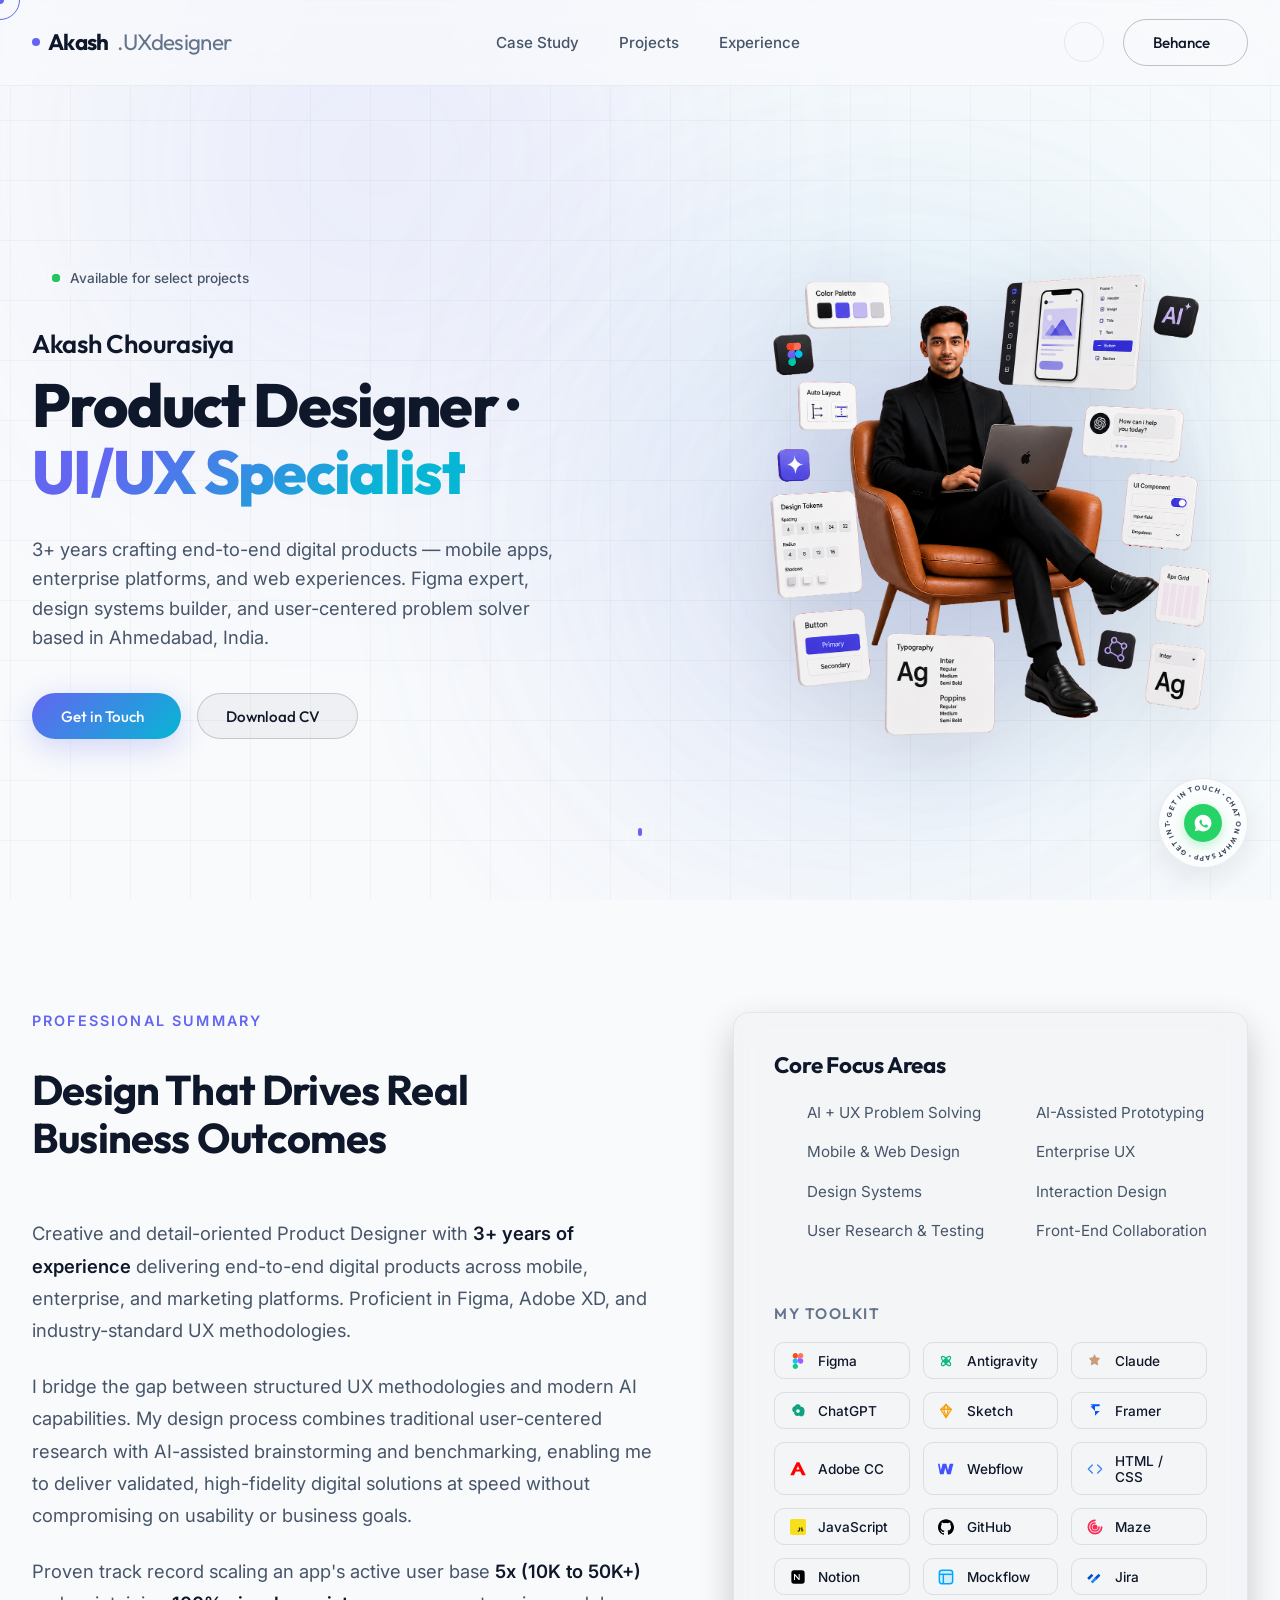
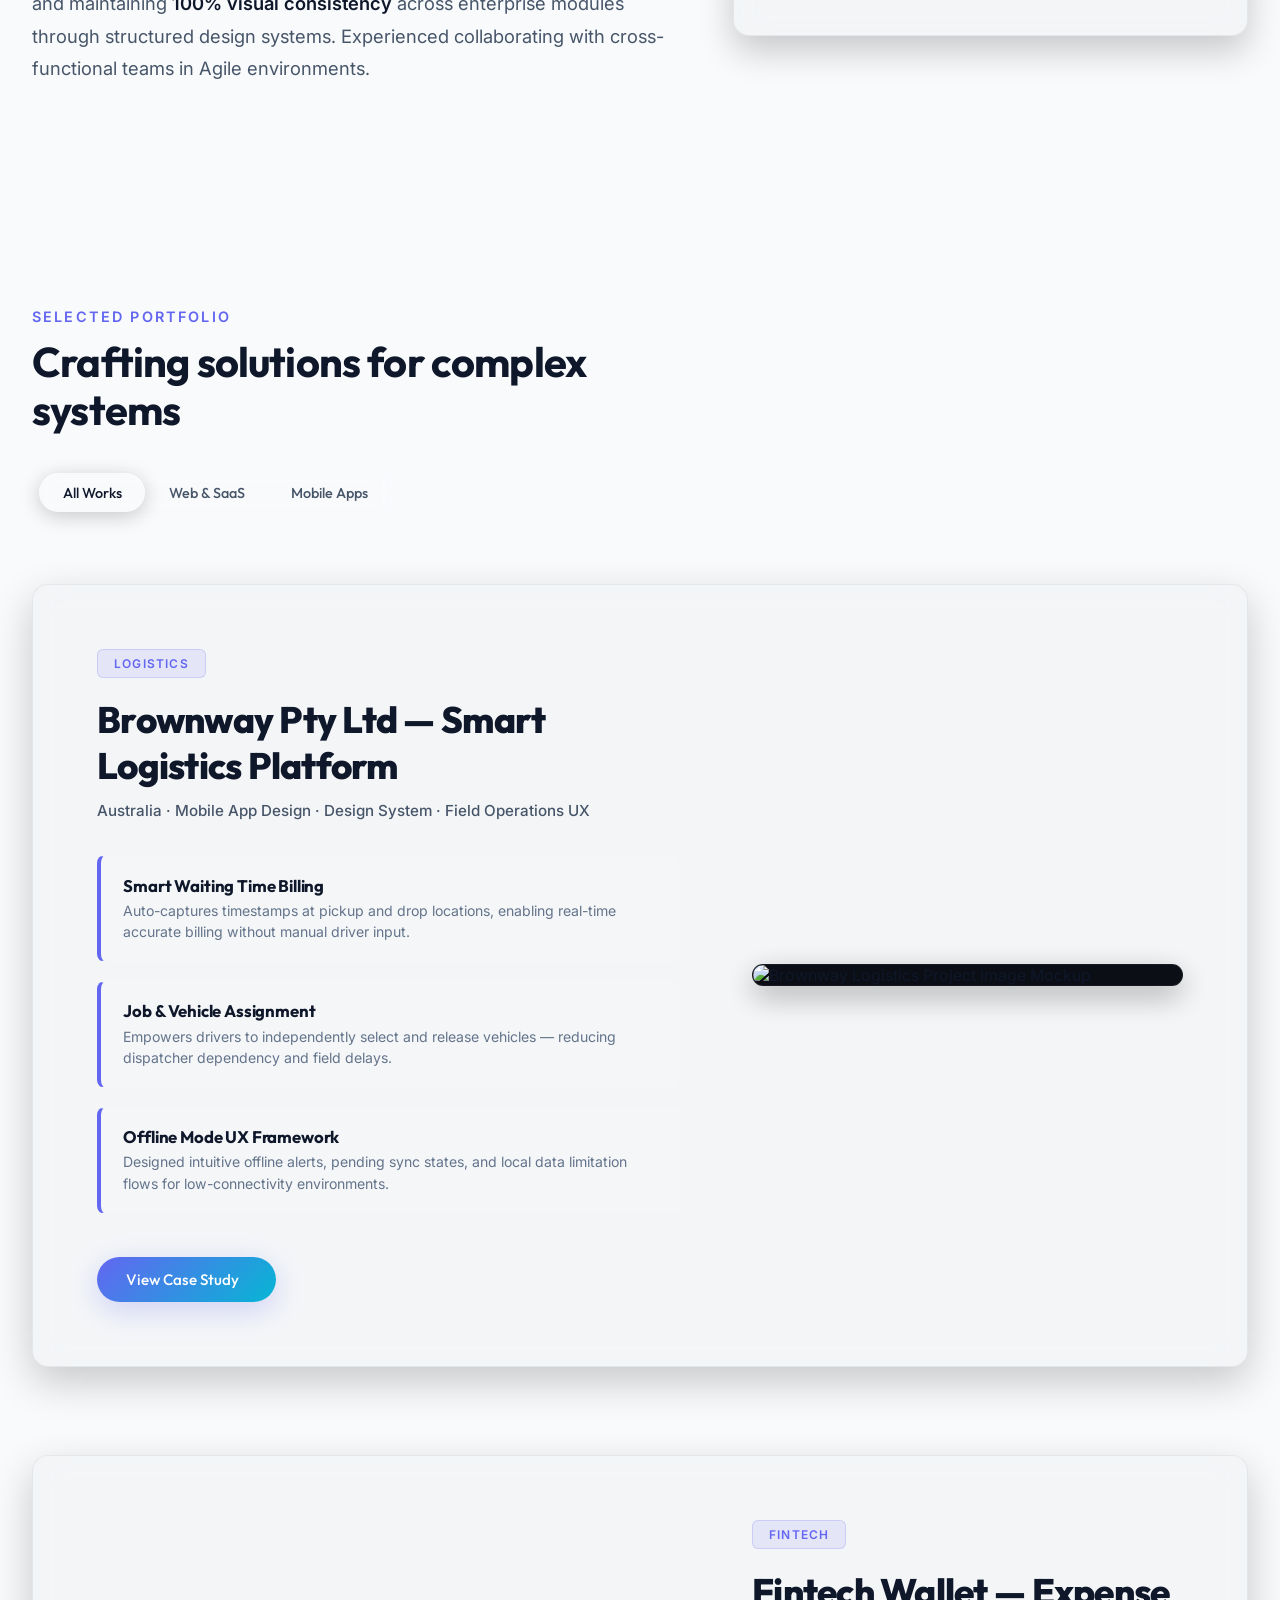
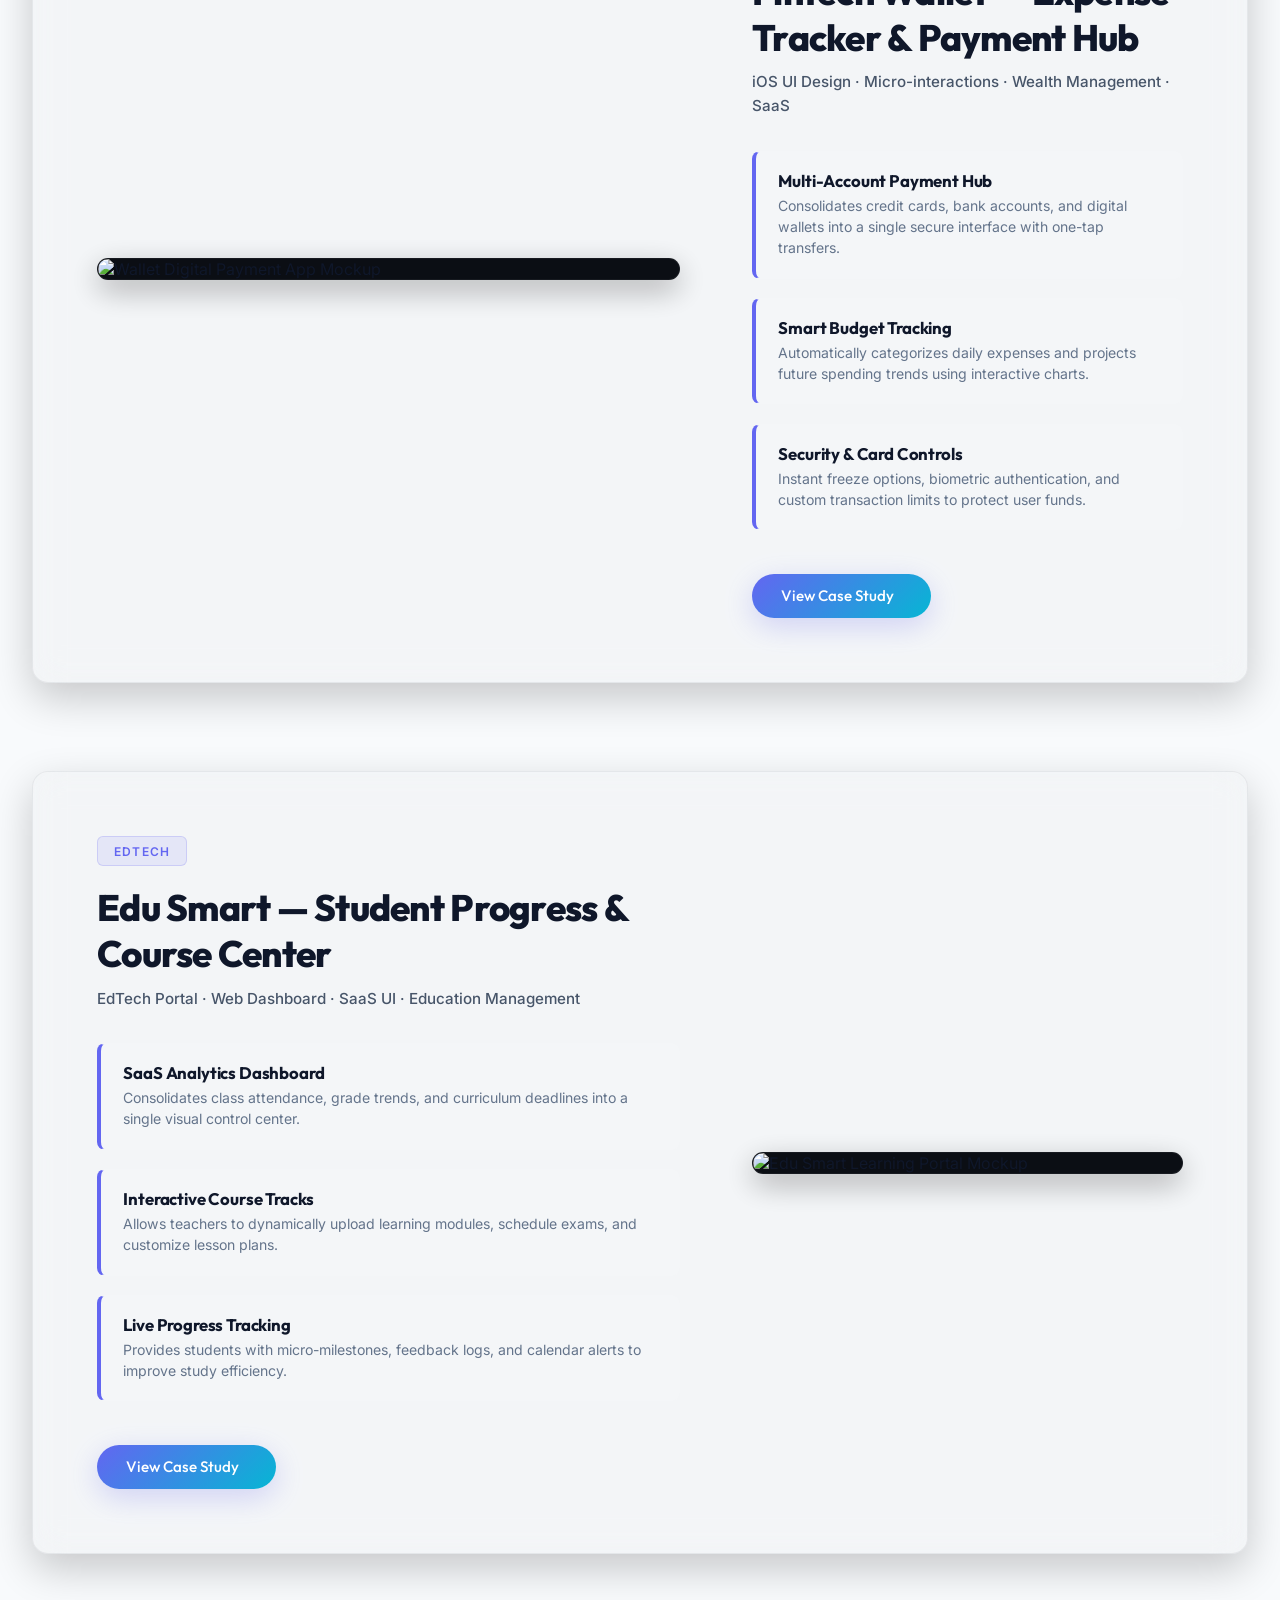
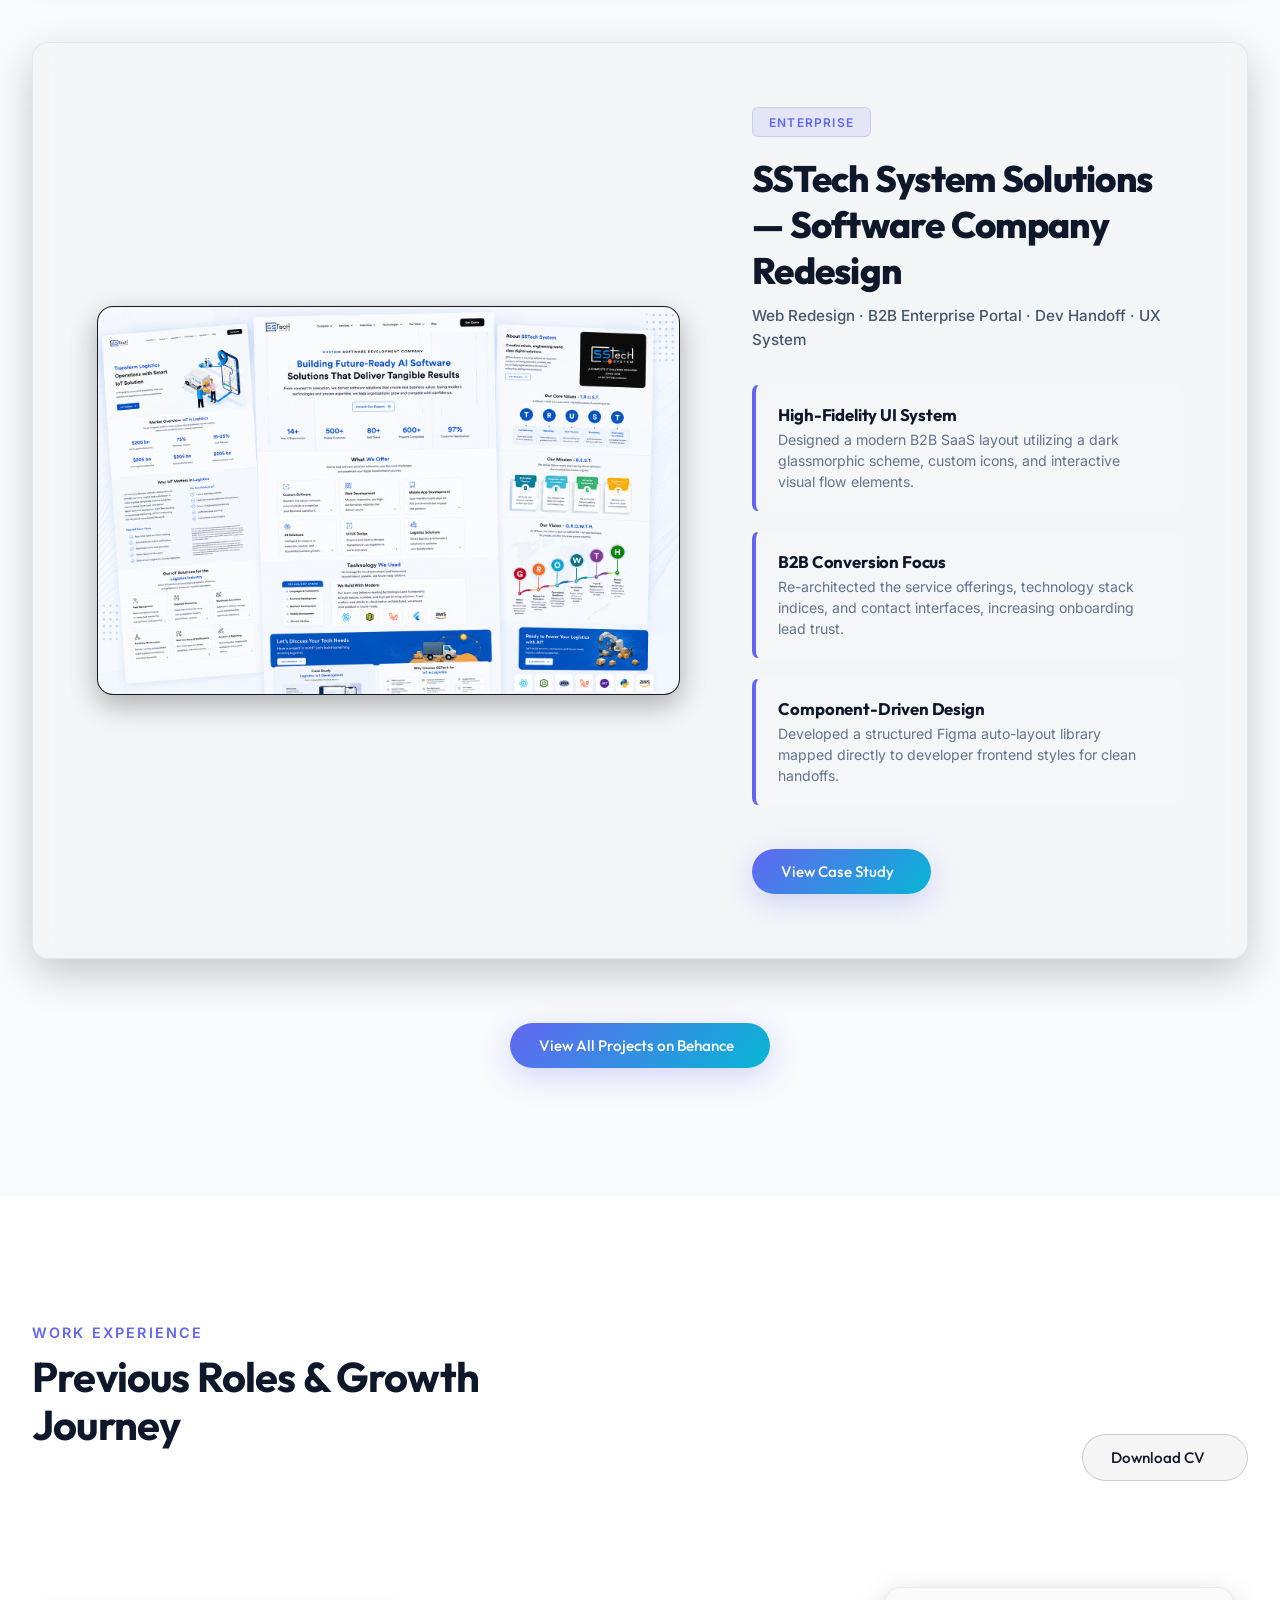
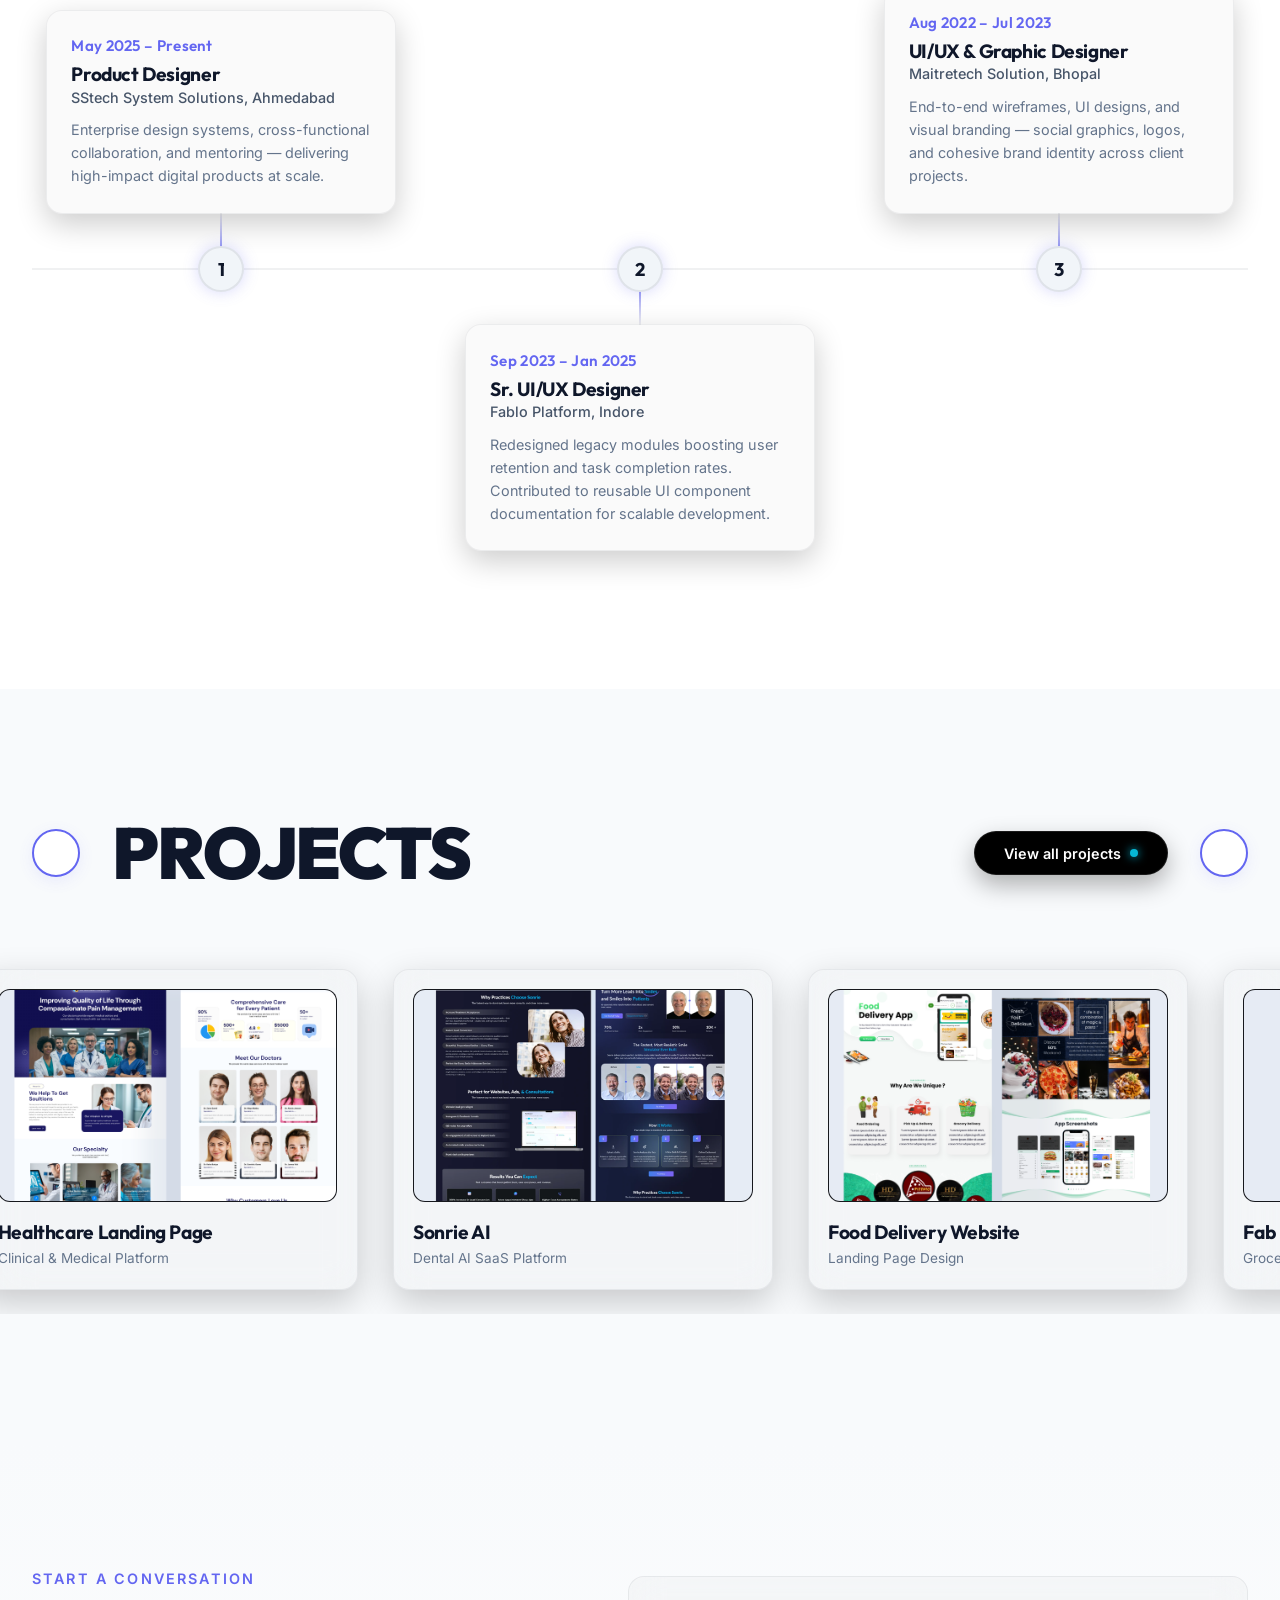
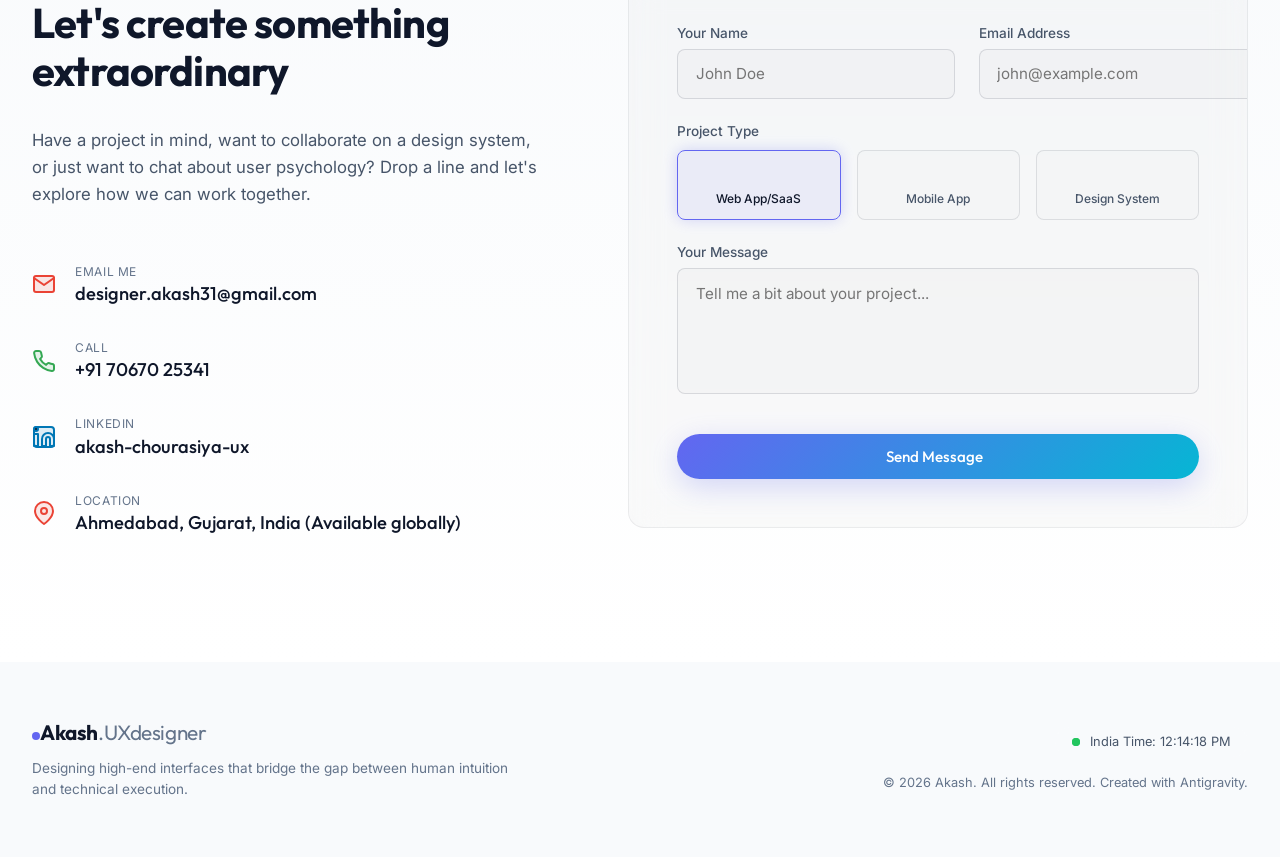
==== commit 0389d935: "Auto-update: 14-08-2026 18:23:36.50" ====
--- a/index.html
+++ b/index.html
@@ -35,7 +35,7 @@
         rel="stylesheet">
 
     <!-- Stylesheets -->
-    <link rel="stylesheet" href="styles.css?v=2.4">
+    <link rel="stylesheet" href="styles.css?v=2.6">
 
     <!-- Lucide Icons CDN -->
     <script src="https://unpkg.com/lucide@latest"></script>
@@ -423,7 +423,7 @@
                 </div>
 
                 <!-- Project 4: SSTech System Solutions (Web/Redesign) -->
-                <div class="project-card filter-item web layout-image-left" data-project="https://www.behance.net/gallery/251653277/Software-Development-Company" id="projectSSTech">
+                <div class="project-card filter-item web layout-image-left" data-project="sstech" id="projectSSTech">
                     <div class="project-info">
                         <span class="project-badge">Enterprise</span>
                         <h3 class="project-title">SSTech System Solutions — Software Company Redesign</h3>
@@ -445,7 +445,7 @@
                         </div>
                         
                         <div class="project-action">
-                            <span class="btn btn-primary">View Presentation <i data-lucide="arrow-up-right"></i></span>
+                            <span class="btn btn-primary">View Case Study <i data-lucide="arrow-right"></i></span>
                         </div>
                     </div>
                     <div class="project-img-wrapper">
@@ -1024,7 +1024,7 @@
     </a>
 
     <!-- Scripts -->
-    <script src="script.js?v=2.4"></script>
+    <script src="script.js?v=2.6"></script>
 </body>
 
 </html>
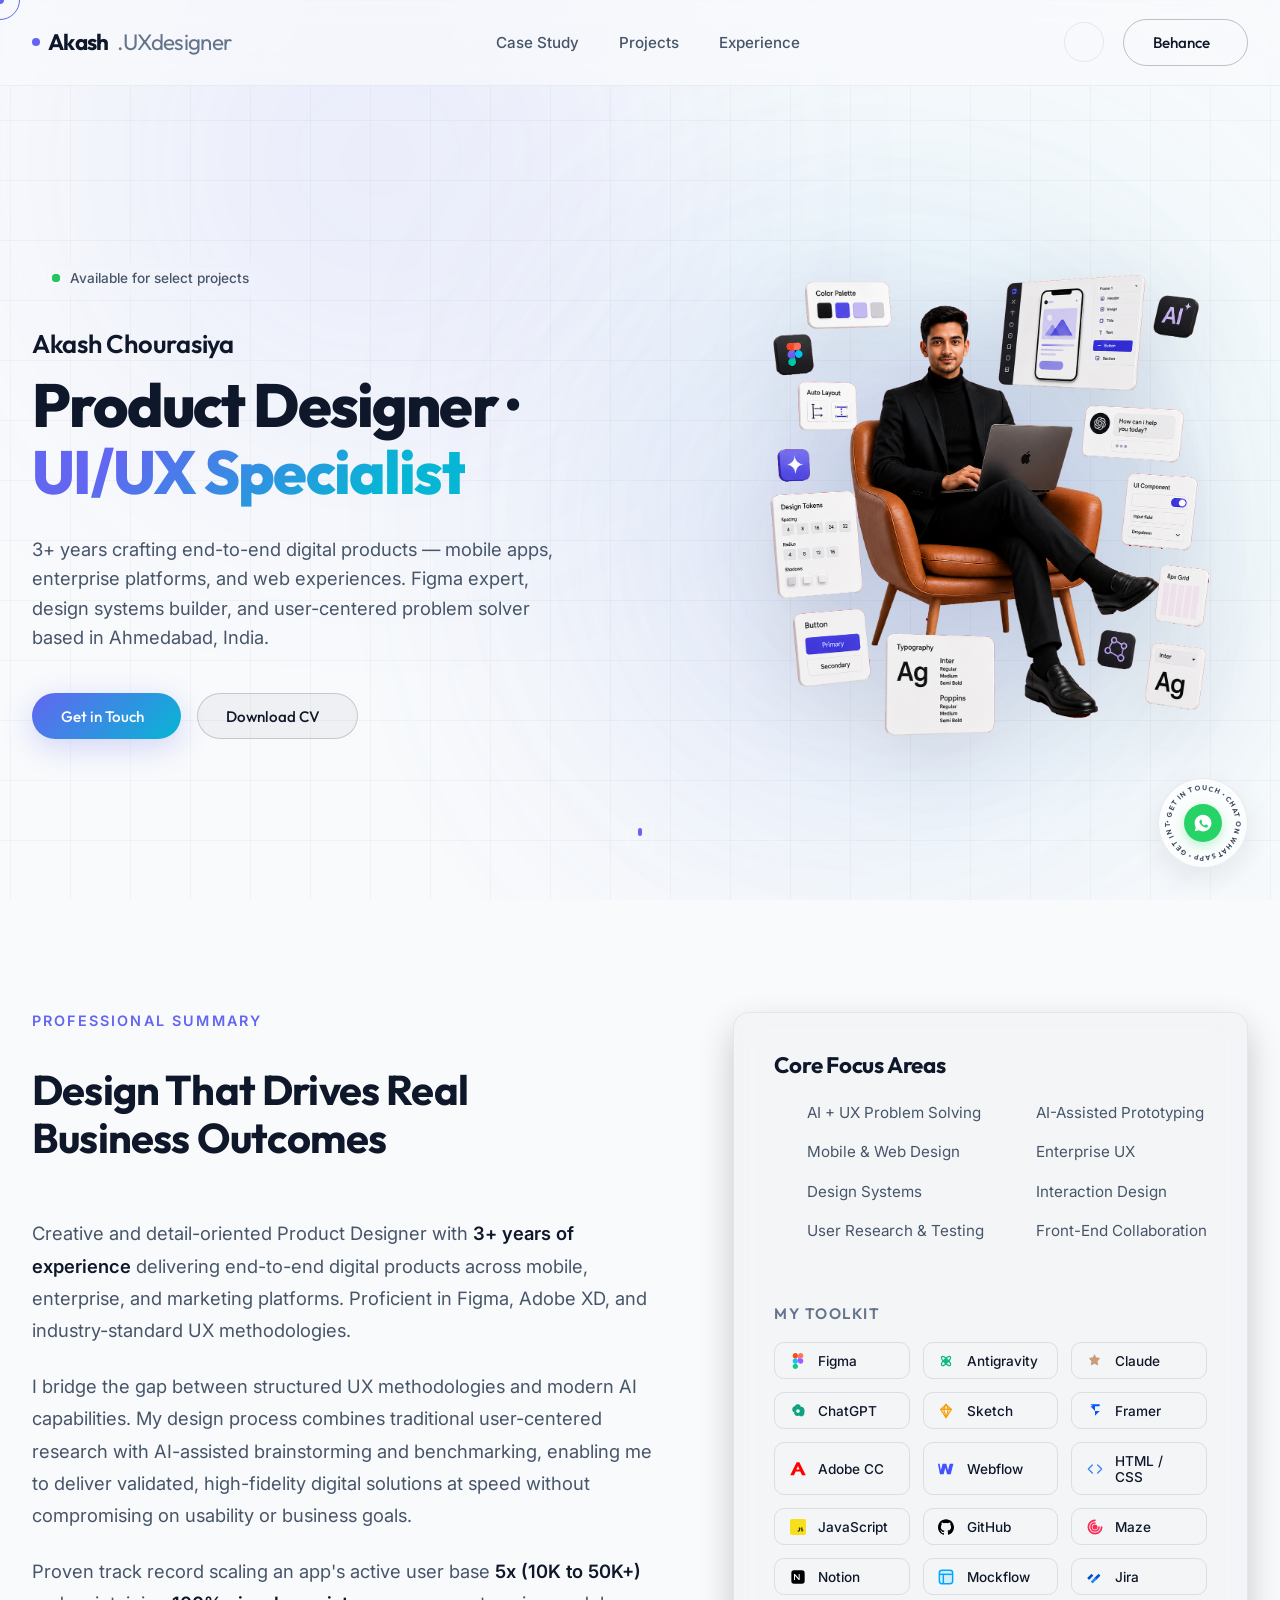
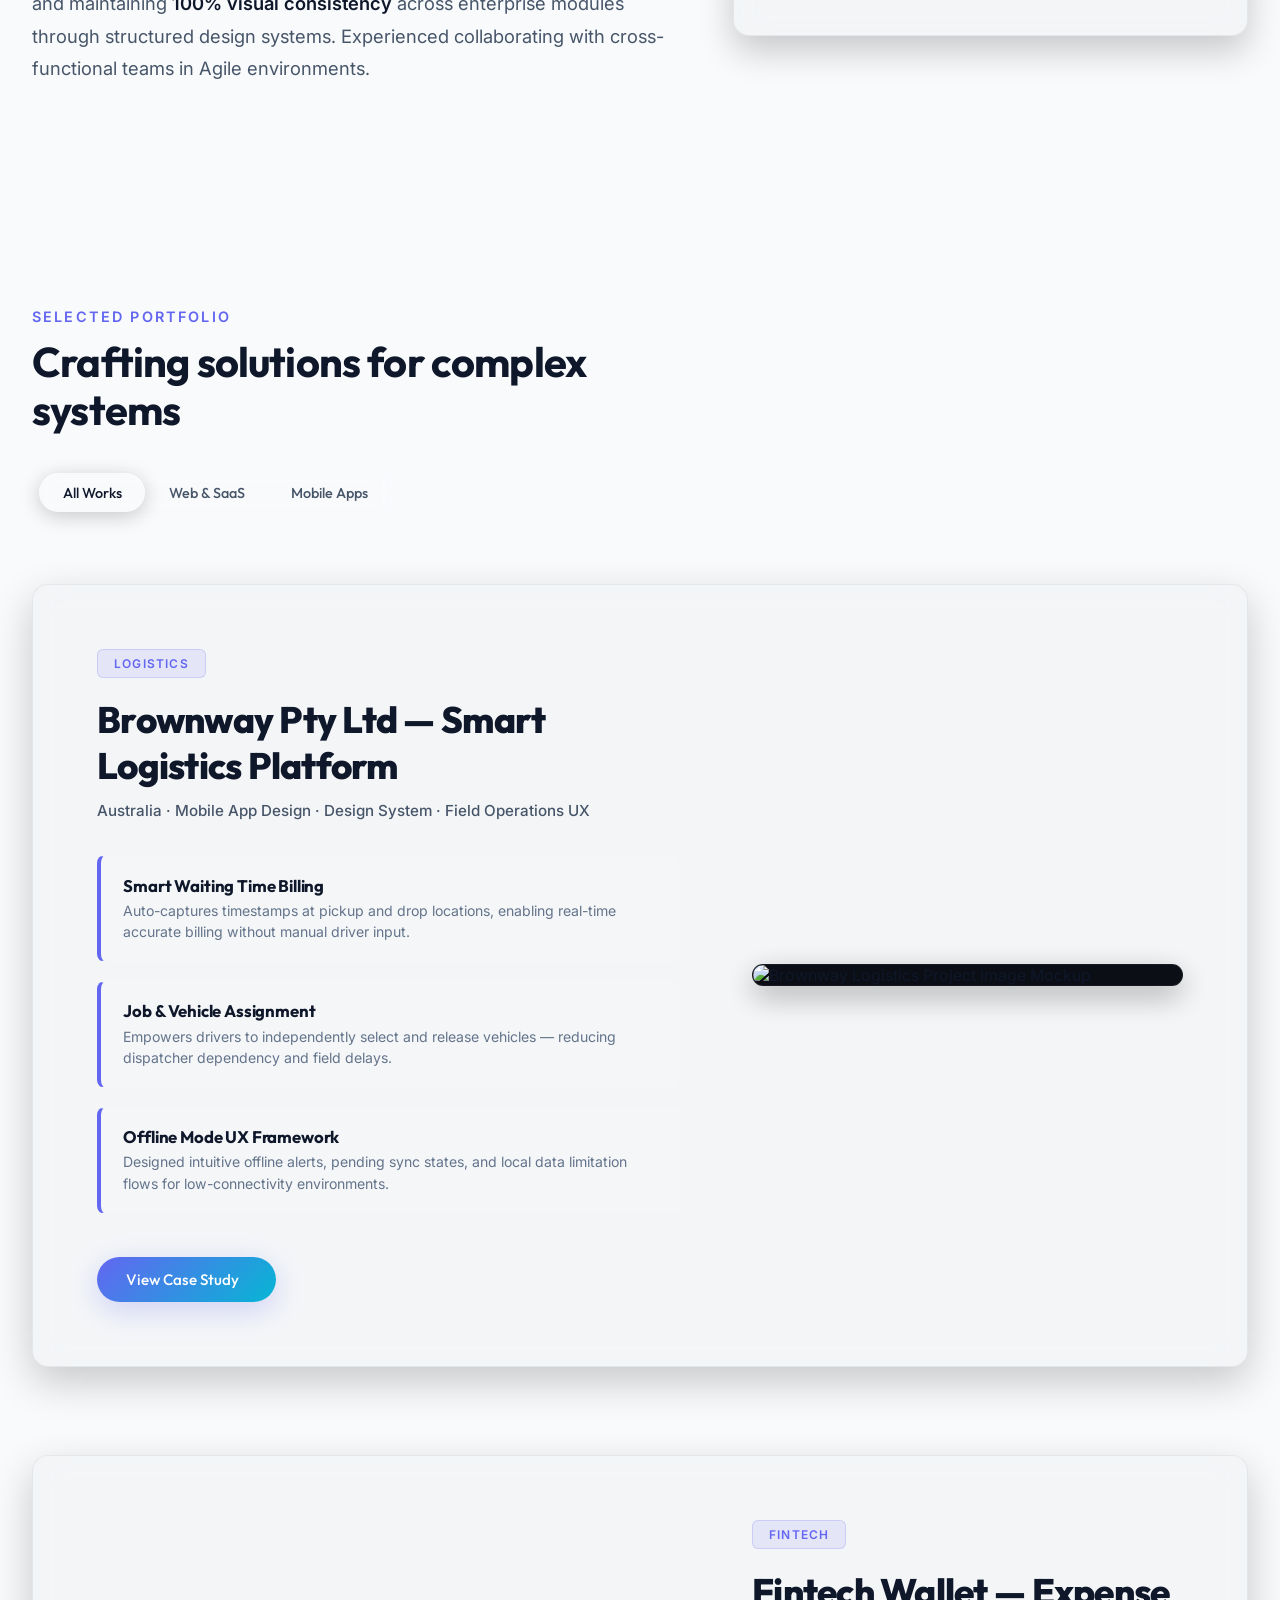
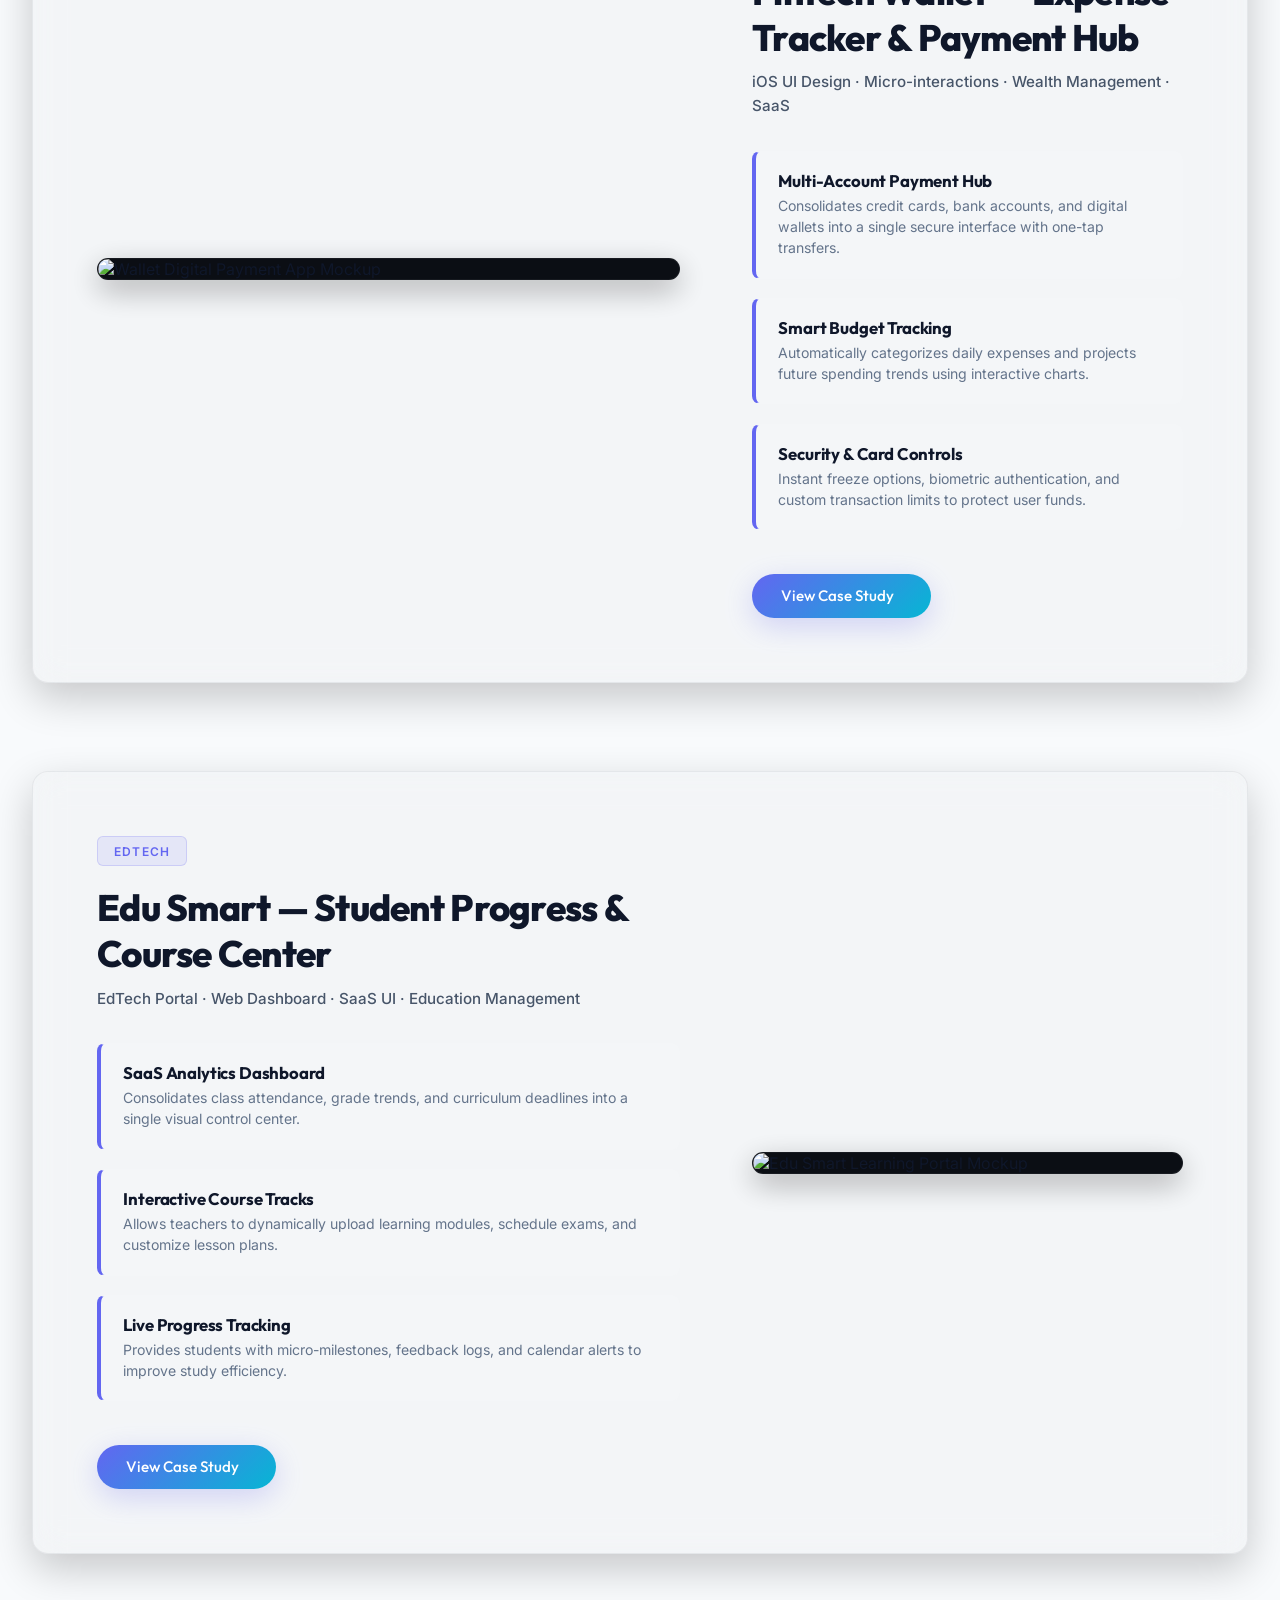
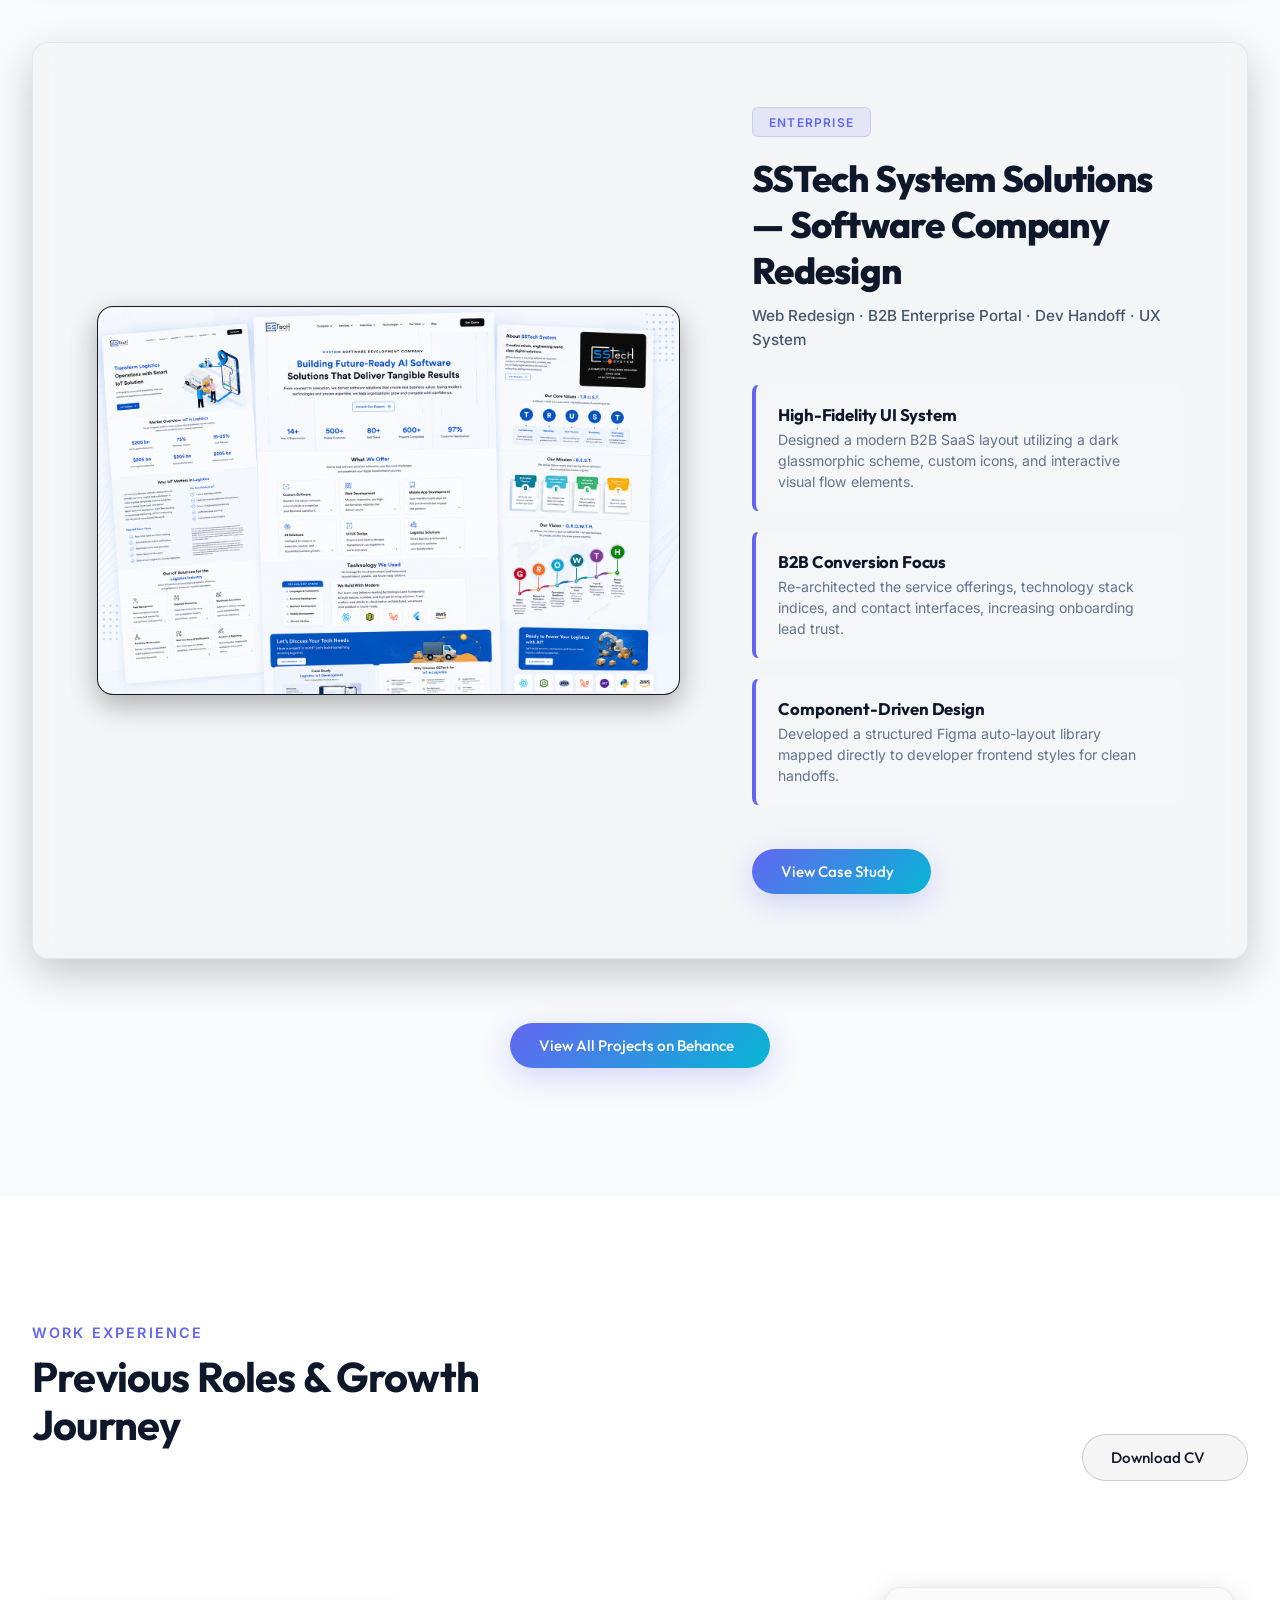
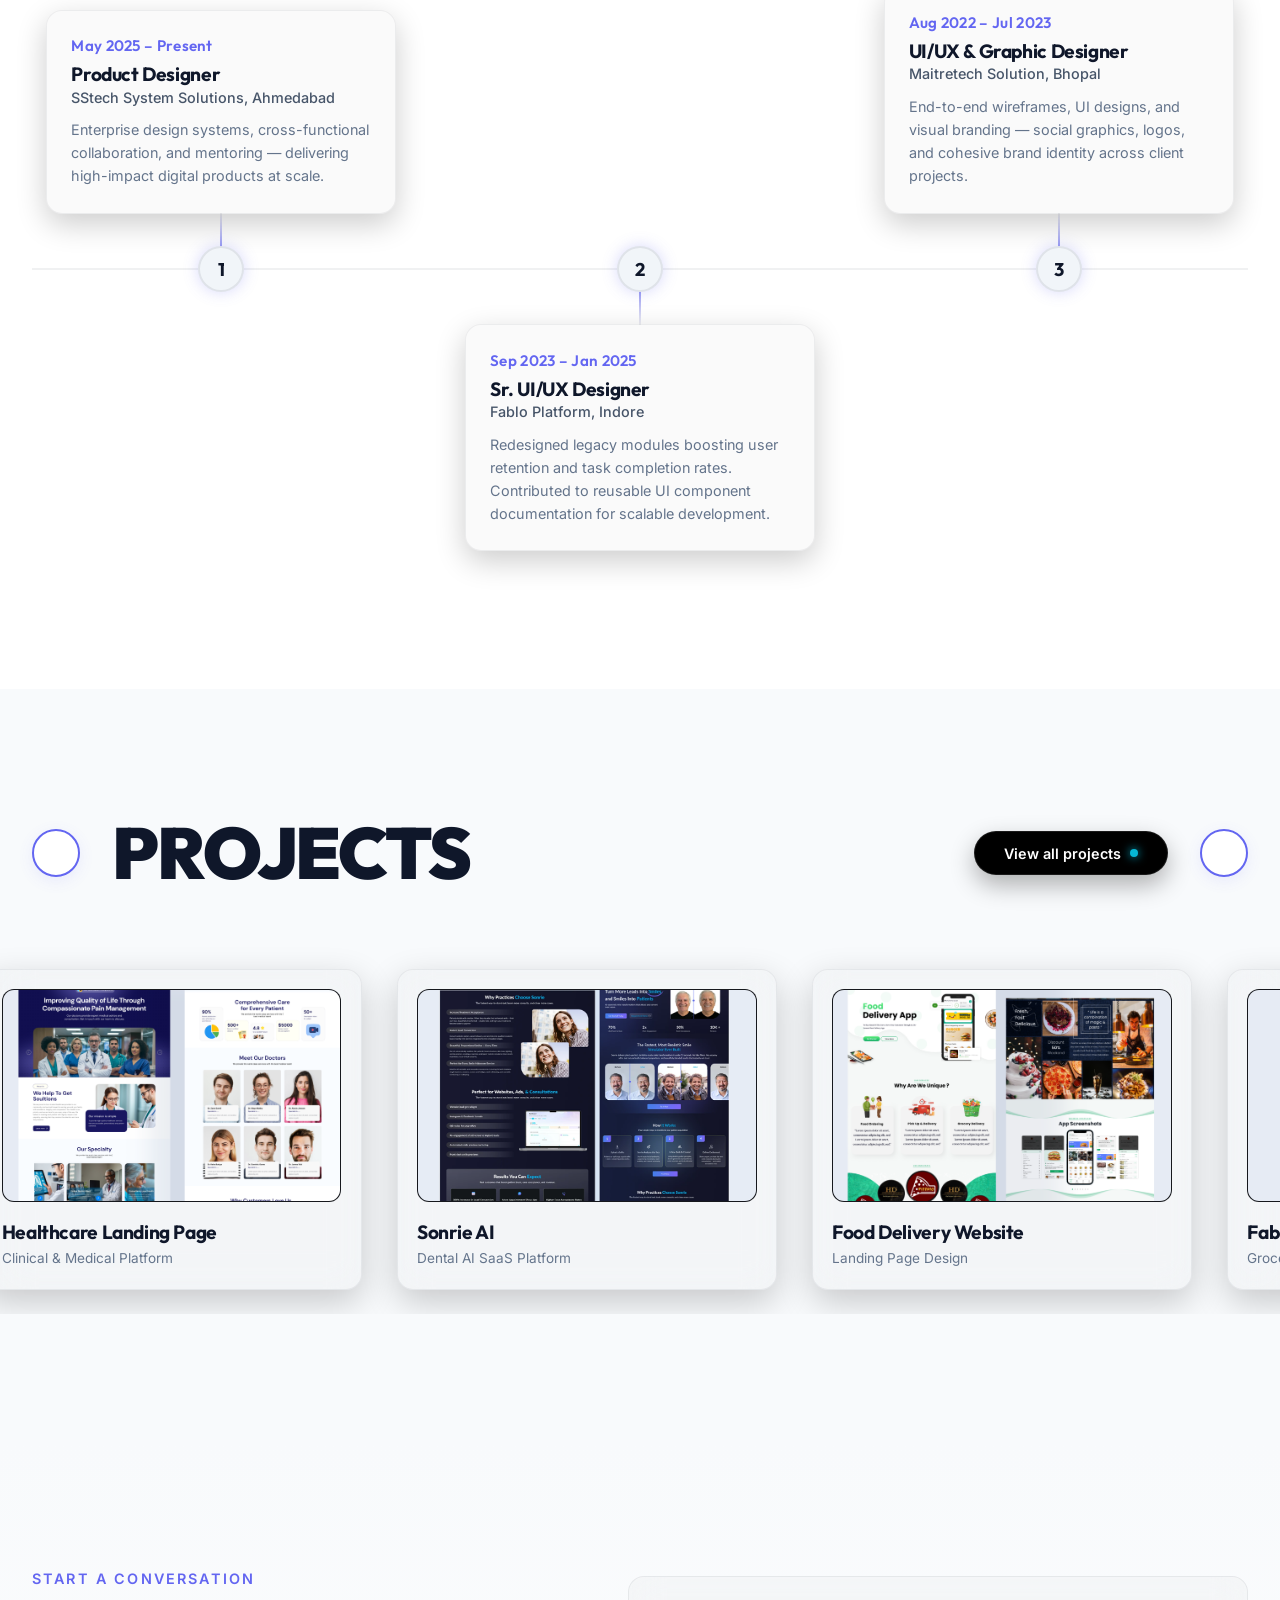
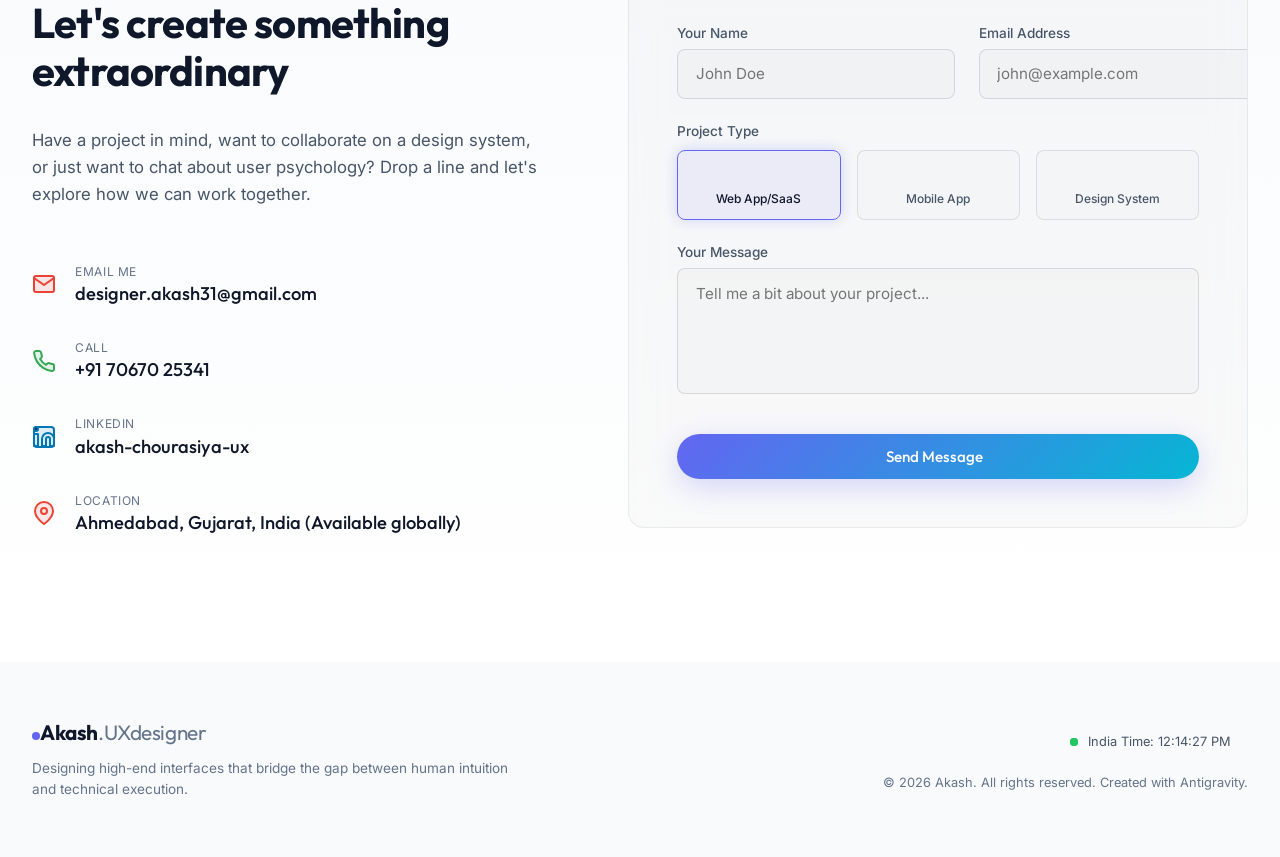
==== commit 7991b844: "Auto-update: 14-08-2026 18:32:27.79" ====
--- a/index.html
+++ b/index.html
@@ -35,7 +35,7 @@
         rel="stylesheet">
 
     <!-- Stylesheets -->
-    <link rel="stylesheet" href="styles.css?v=2.6">
+    <link rel="stylesheet" href="styles.css?v=2.8">
 
     <!-- Lucide Icons CDN -->
     <script src="https://unpkg.com/lucide@latest"></script>
@@ -1024,7 +1024,7 @@
     </a>
 
     <!-- Scripts -->
-    <script src="script.js?v=2.6"></script>
+    <script src="script.js?v=2.8"></script>
 </body>
 
 </html>
--- a/styles.css
+++ b/styles.css
@@ -2912,8 +2912,8 @@
 }
 
 .cs-main-img {
-    width: 90%;
-    max-width: 800px;
+    width: 95%;
+    max-width: 920px;
     margin: -2rem auto 4rem auto;
     border-radius: var(--card-radius);
     border: 1px solid rgba(255, 255, 255, 0.08);
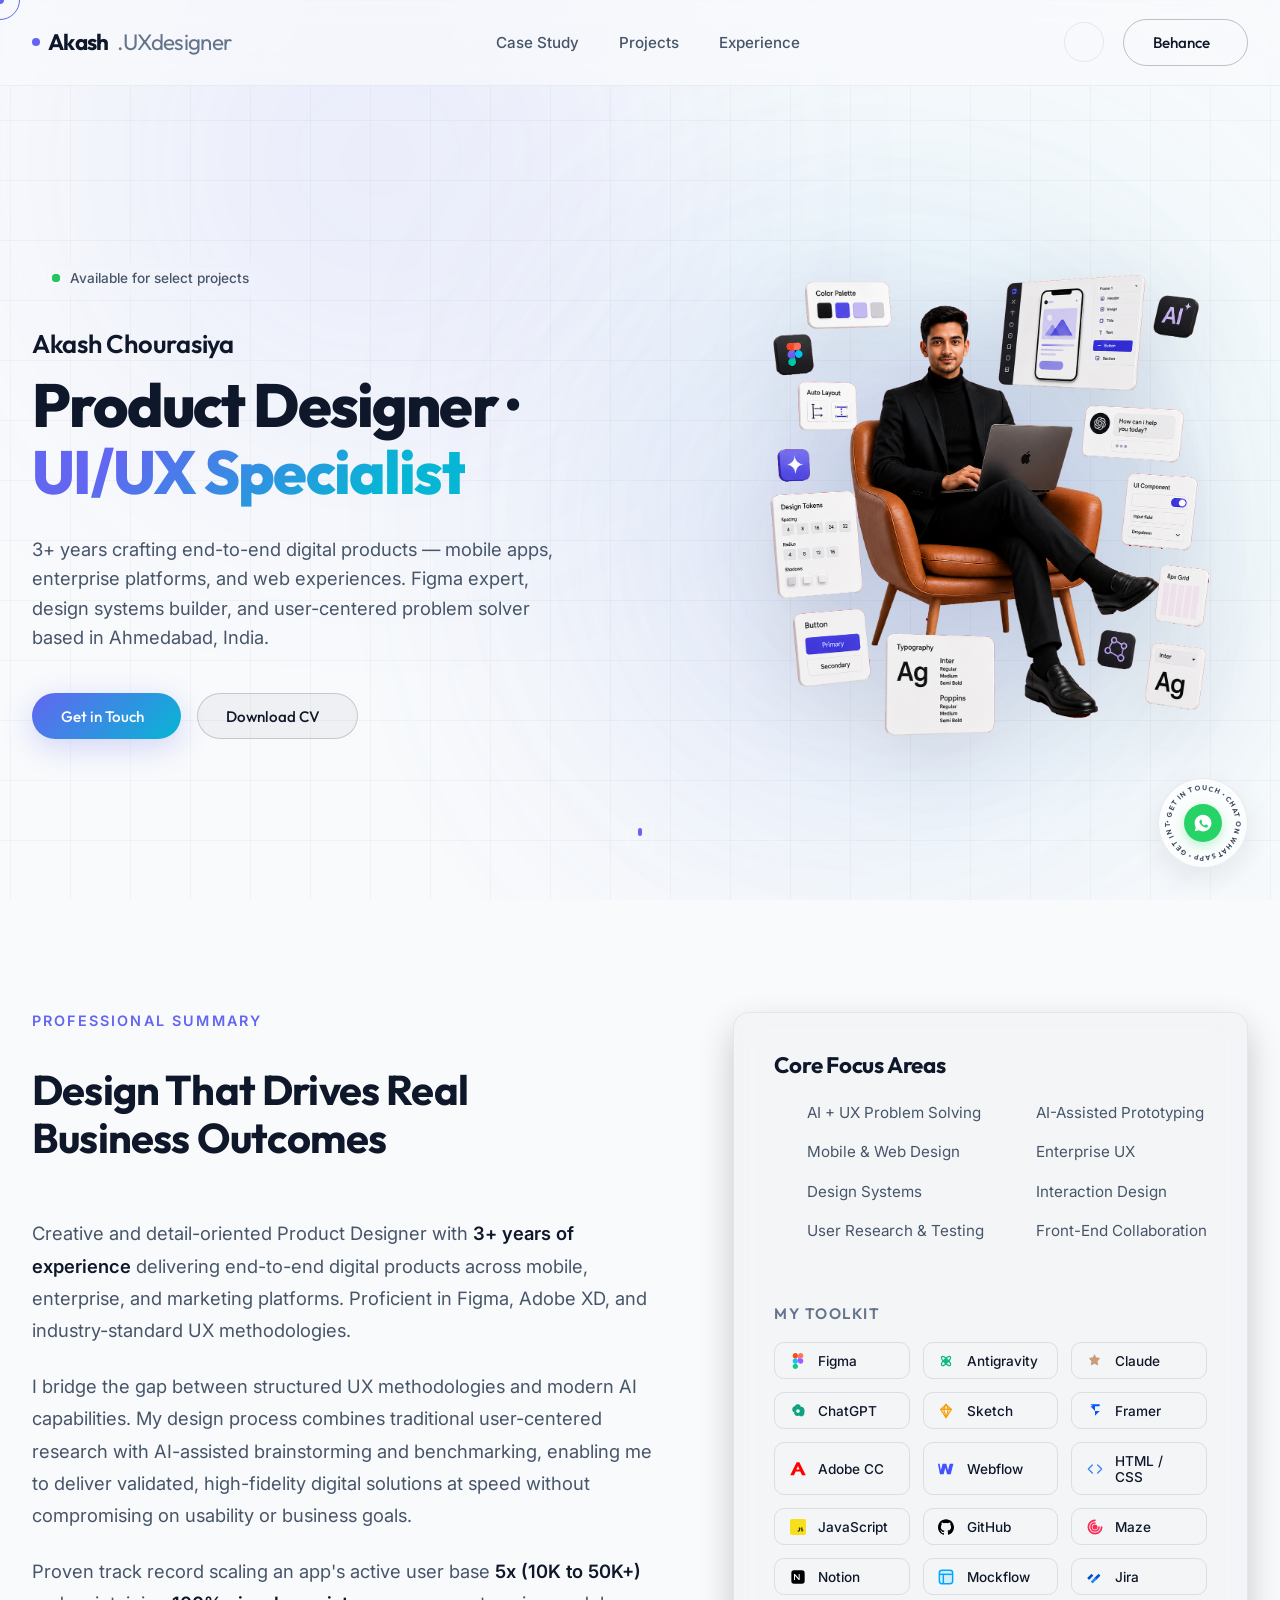
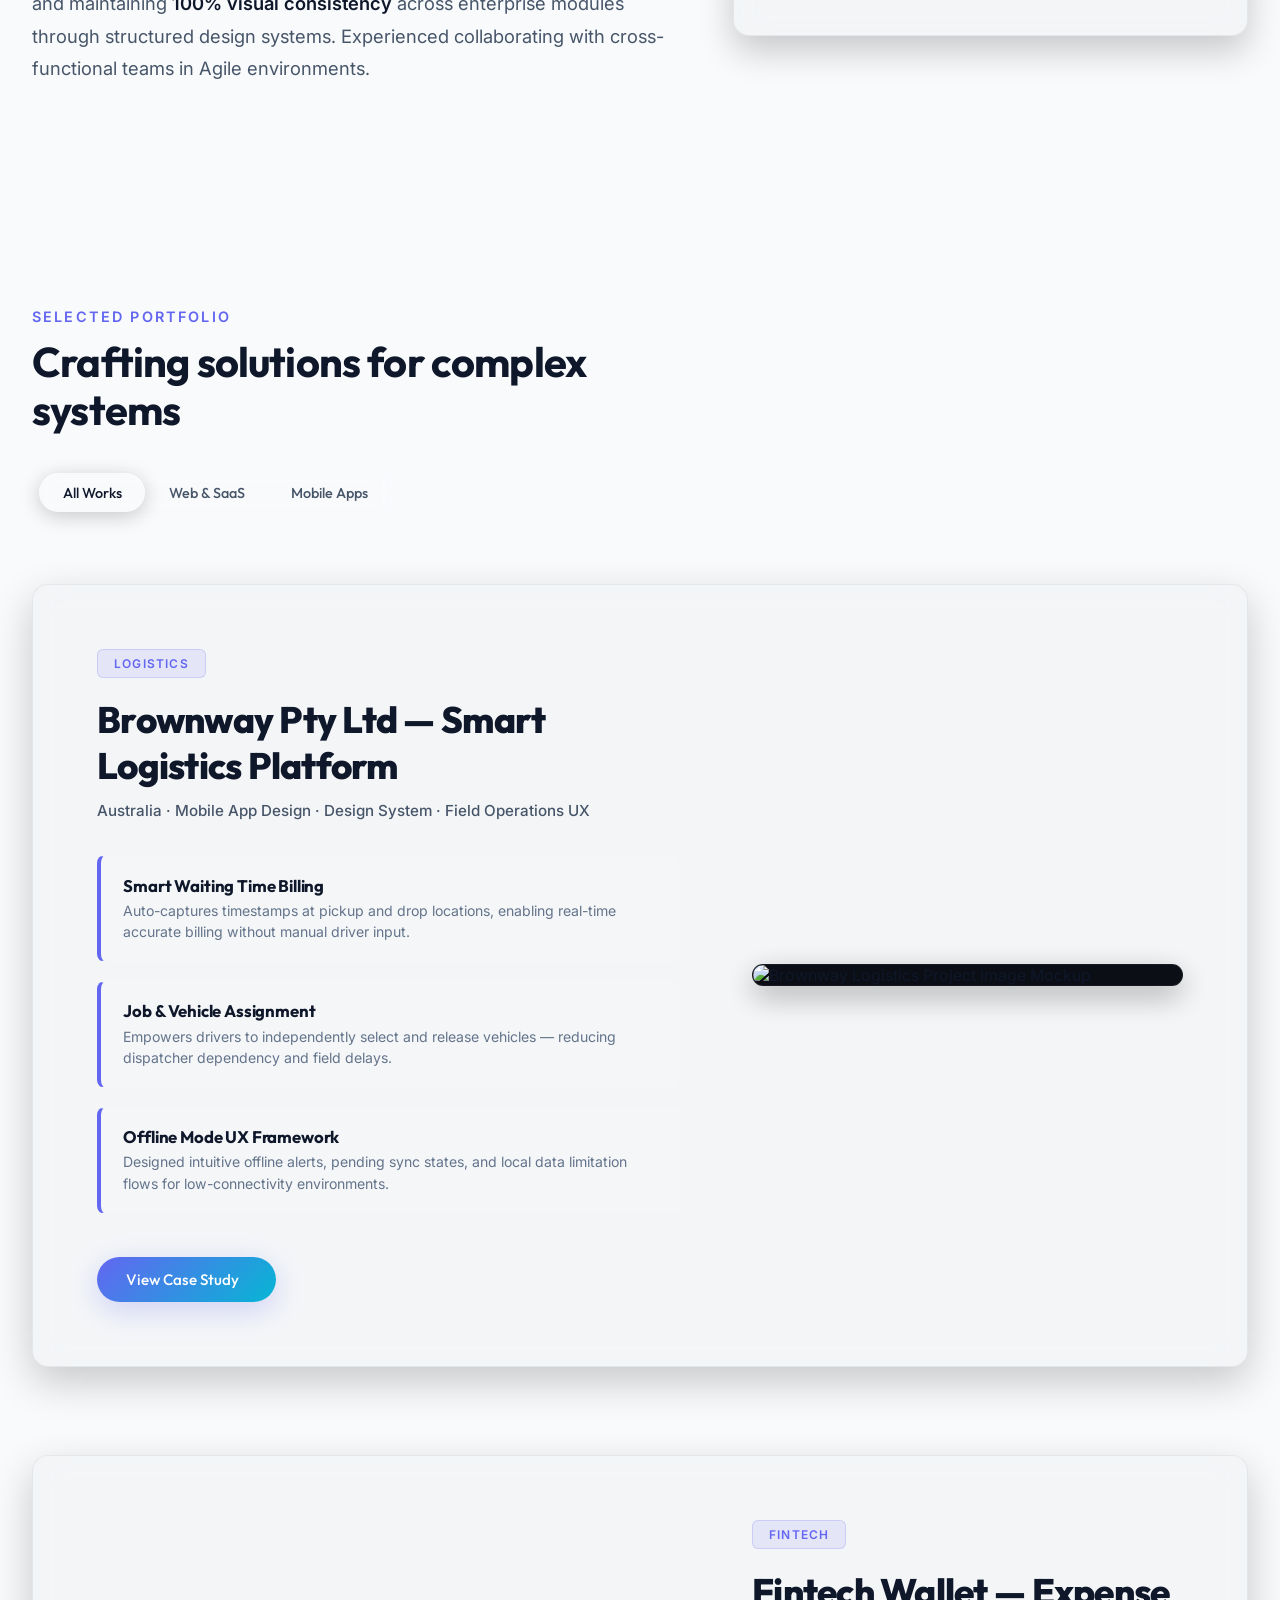
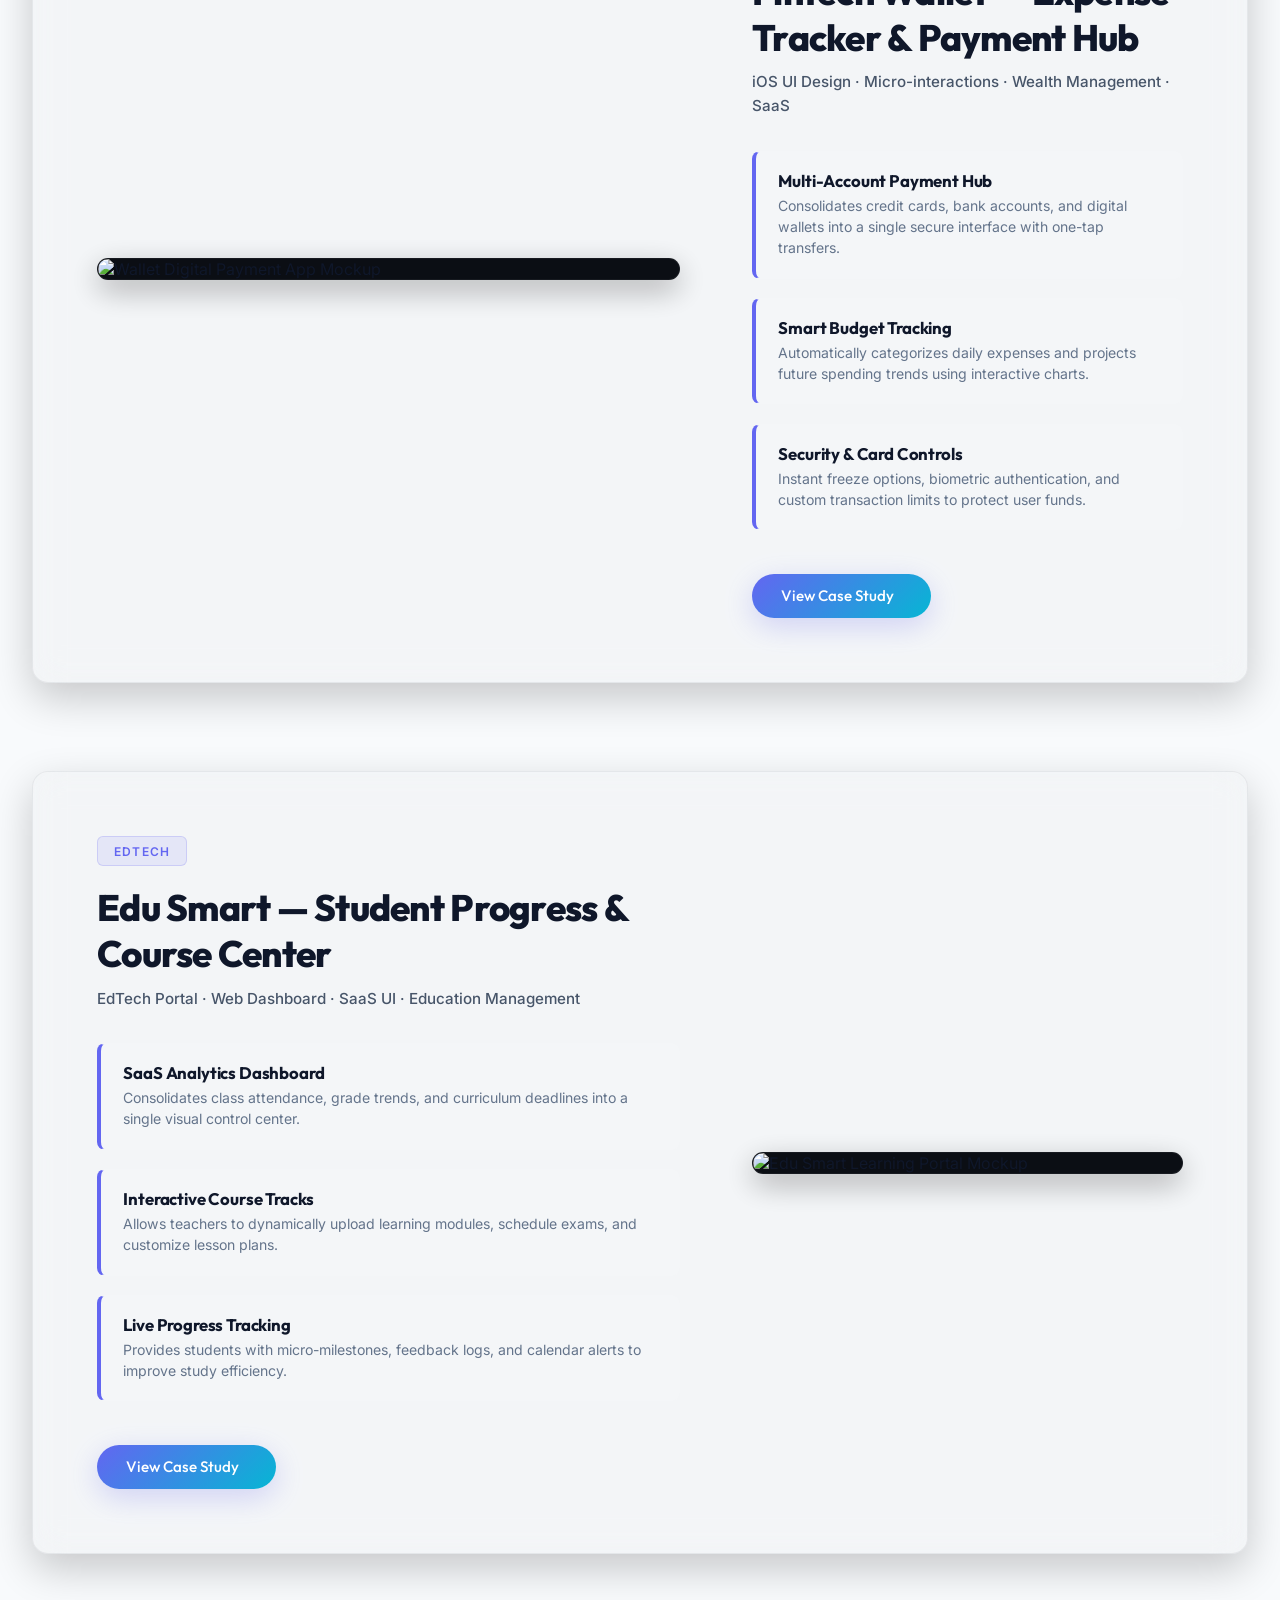
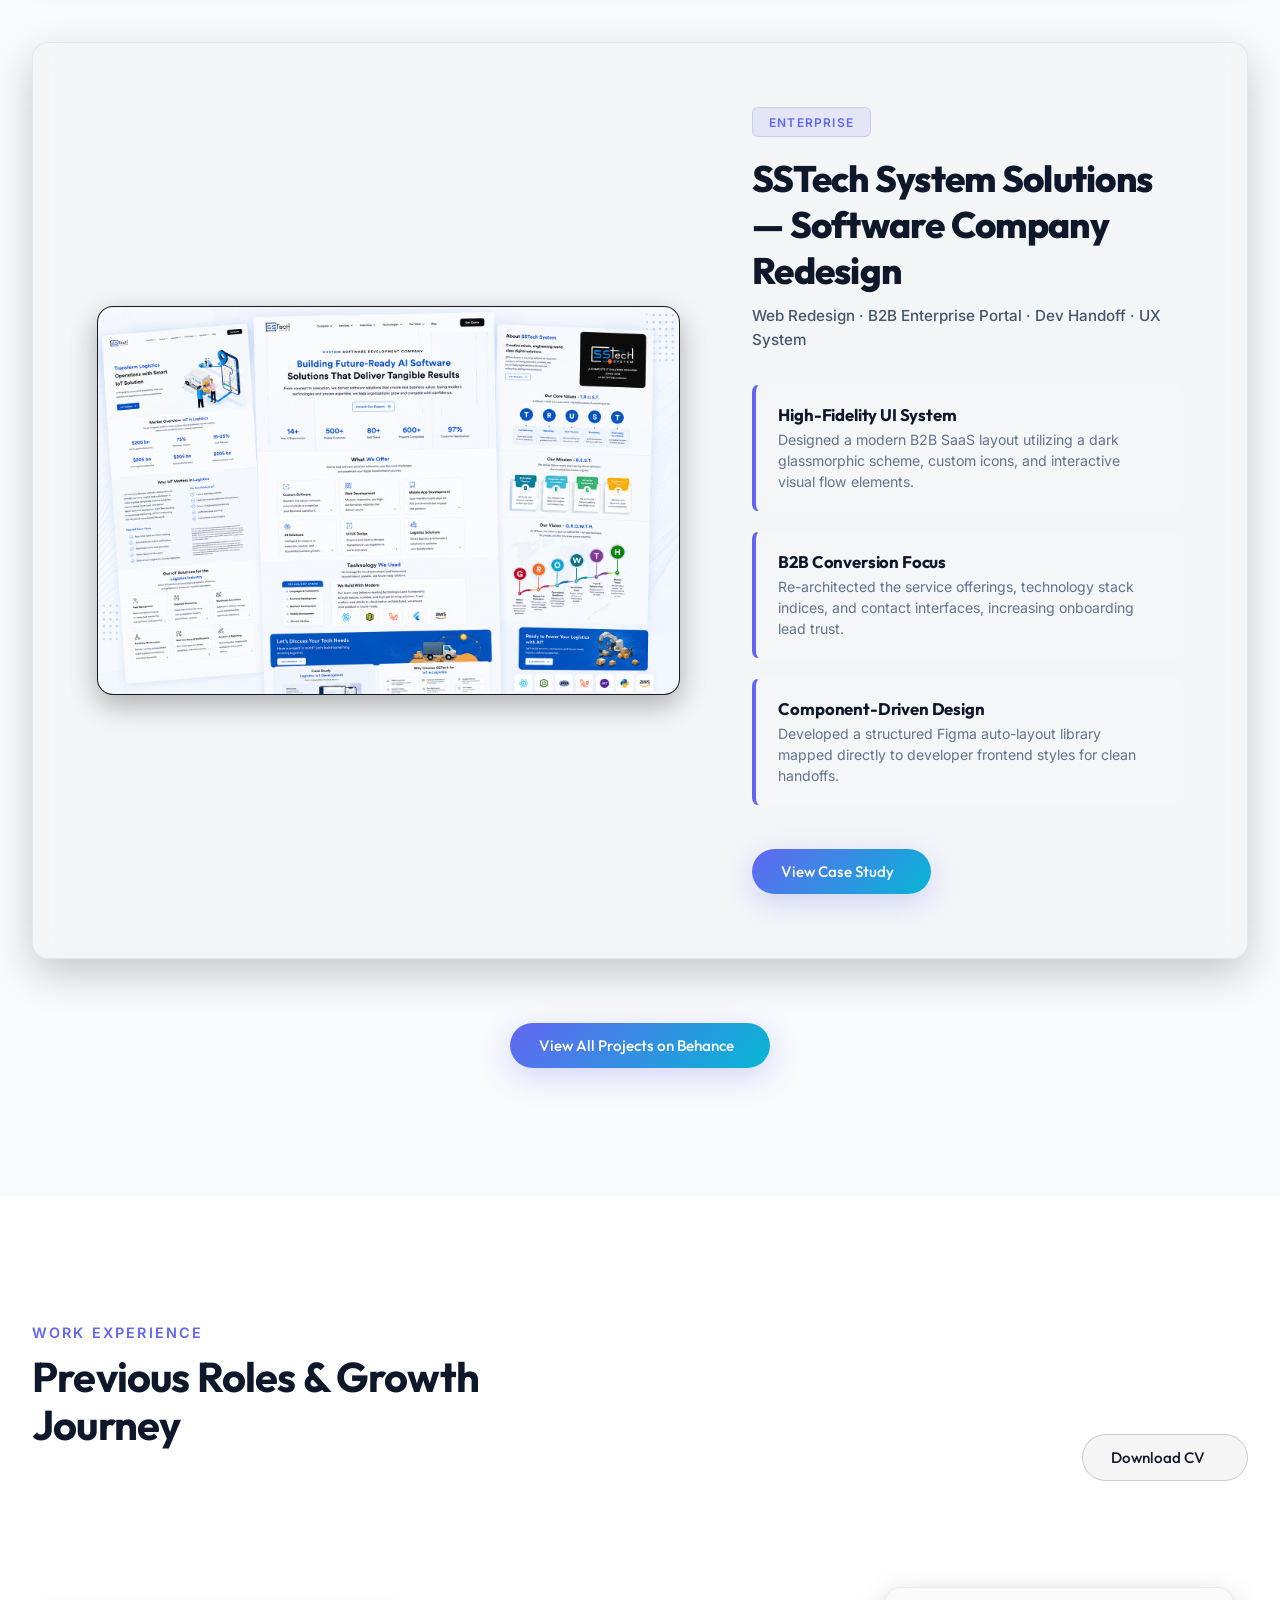
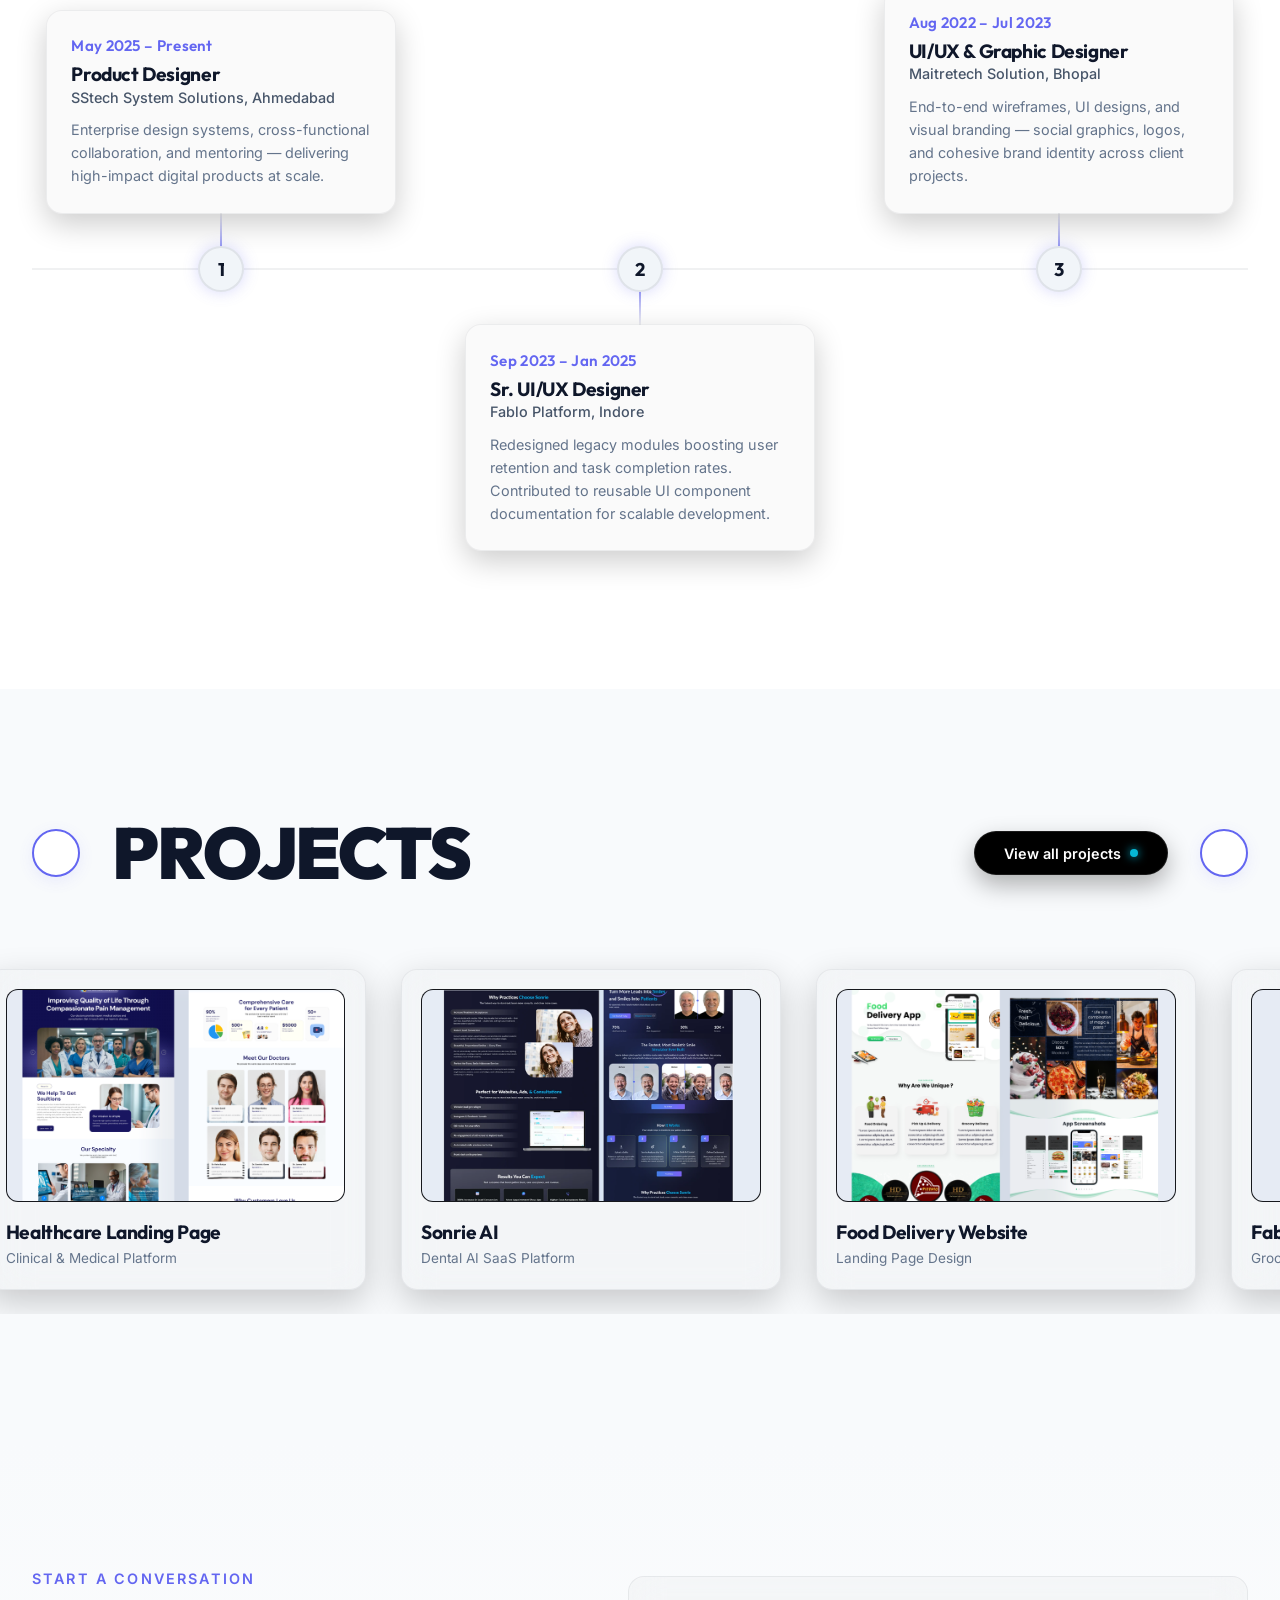
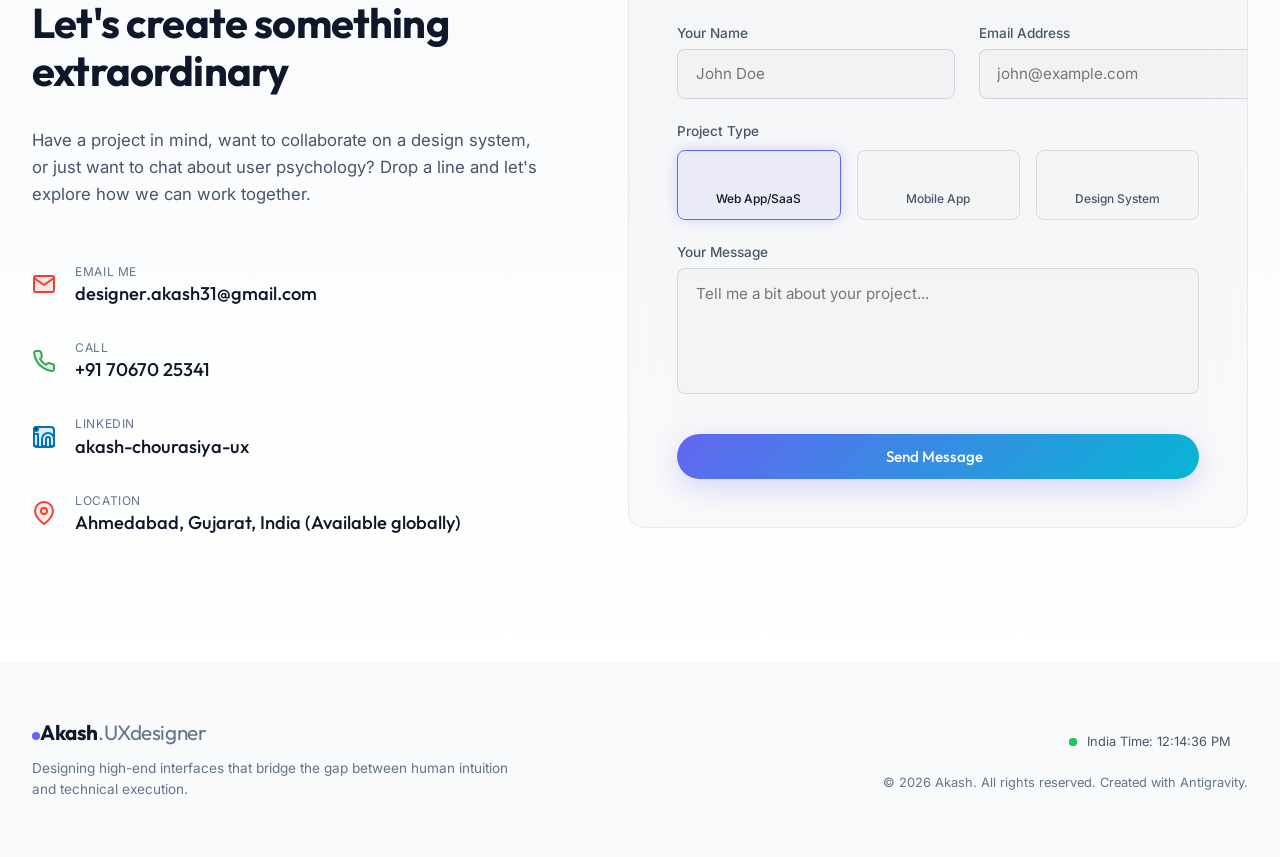
==== commit bf75fe7c: "Auto-update: 18-08-2026 18:51:50.75" ====
--- a/index.html
+++ b/index.html
@@ -35,7 +35,7 @@
         rel="stylesheet">
 
     <!-- Stylesheets -->
-    <link rel="stylesheet" href="styles.css?v=2.8">
+    <link rel="stylesheet" href="styles.css?v=3.0">
 
     <!-- Lucide Icons CDN -->
     <script src="https://unpkg.com/lucide@latest"></script>
@@ -1024,7 +1024,7 @@
     </a>
 
     <!-- Scripts -->
-    <script src="script.js?v=2.8"></script>
+    <script src="script.js?v=3.0"></script>
 </body>
 
 </html>
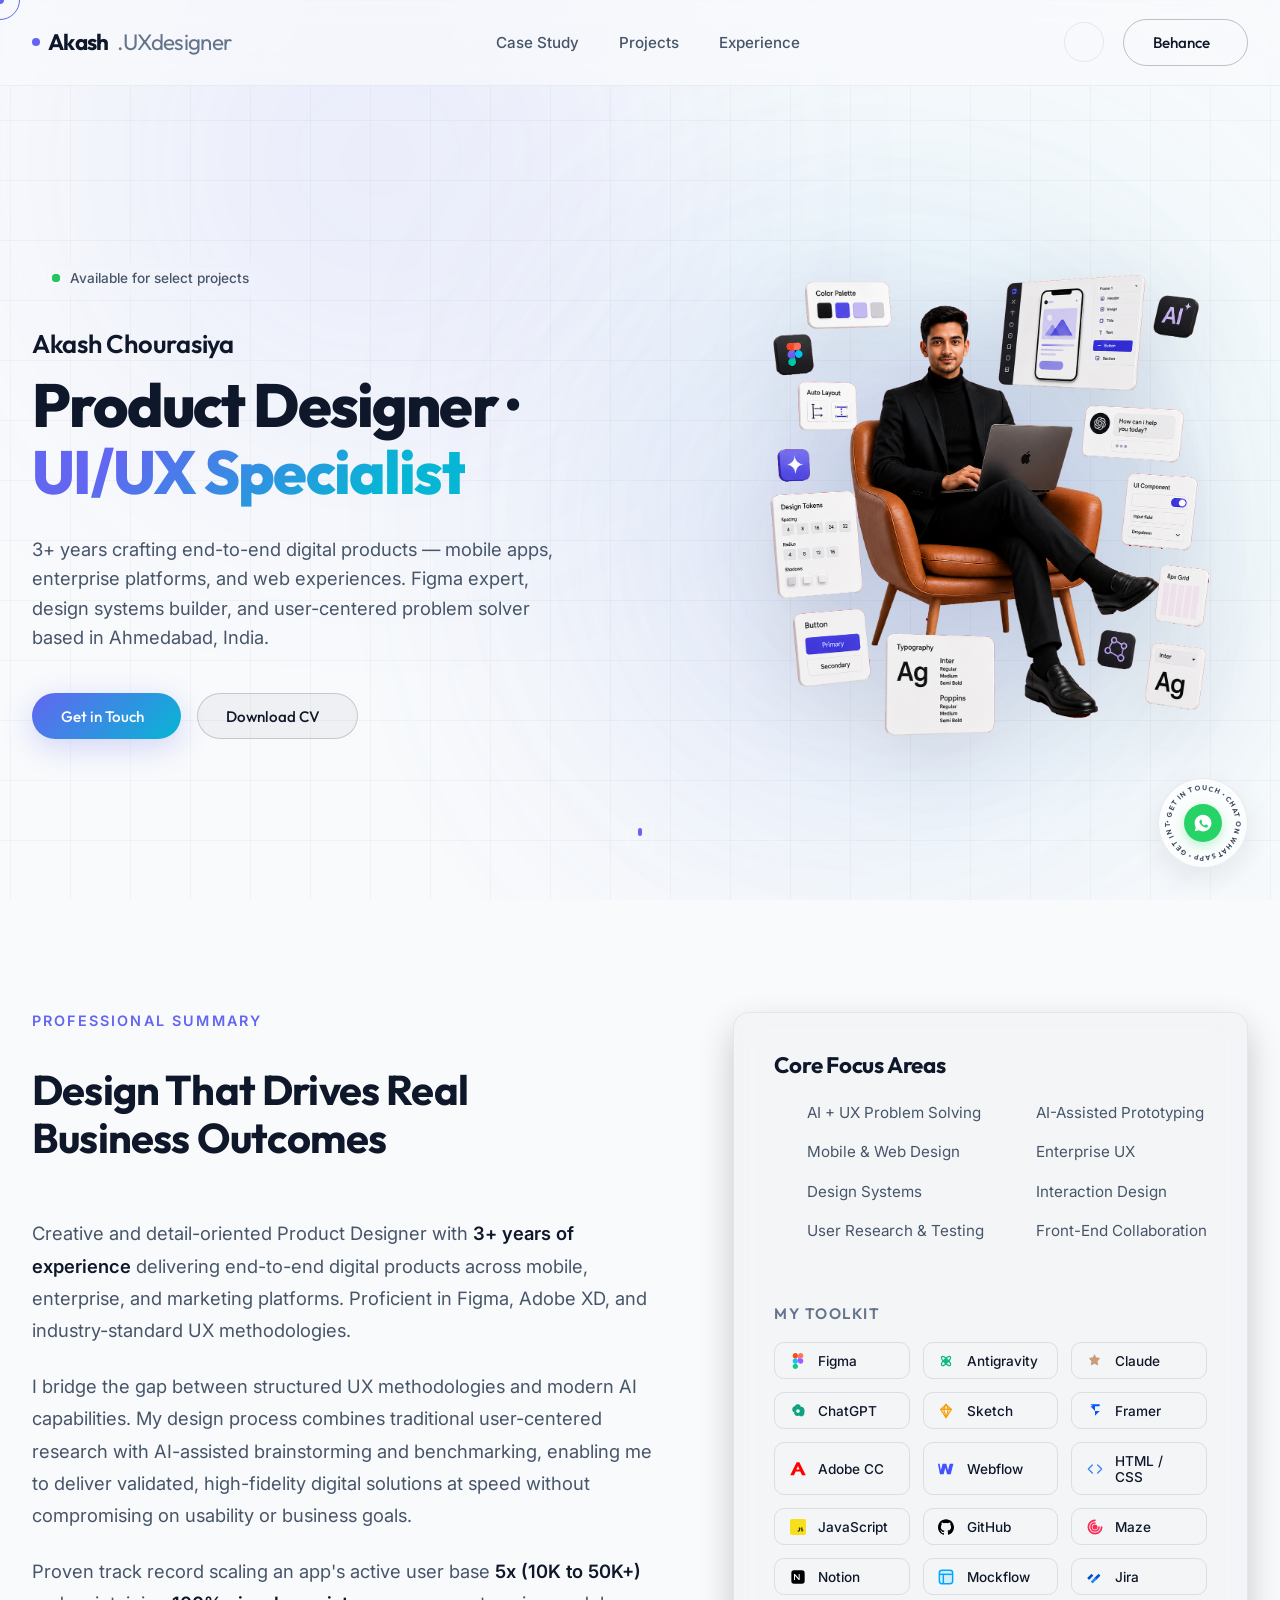
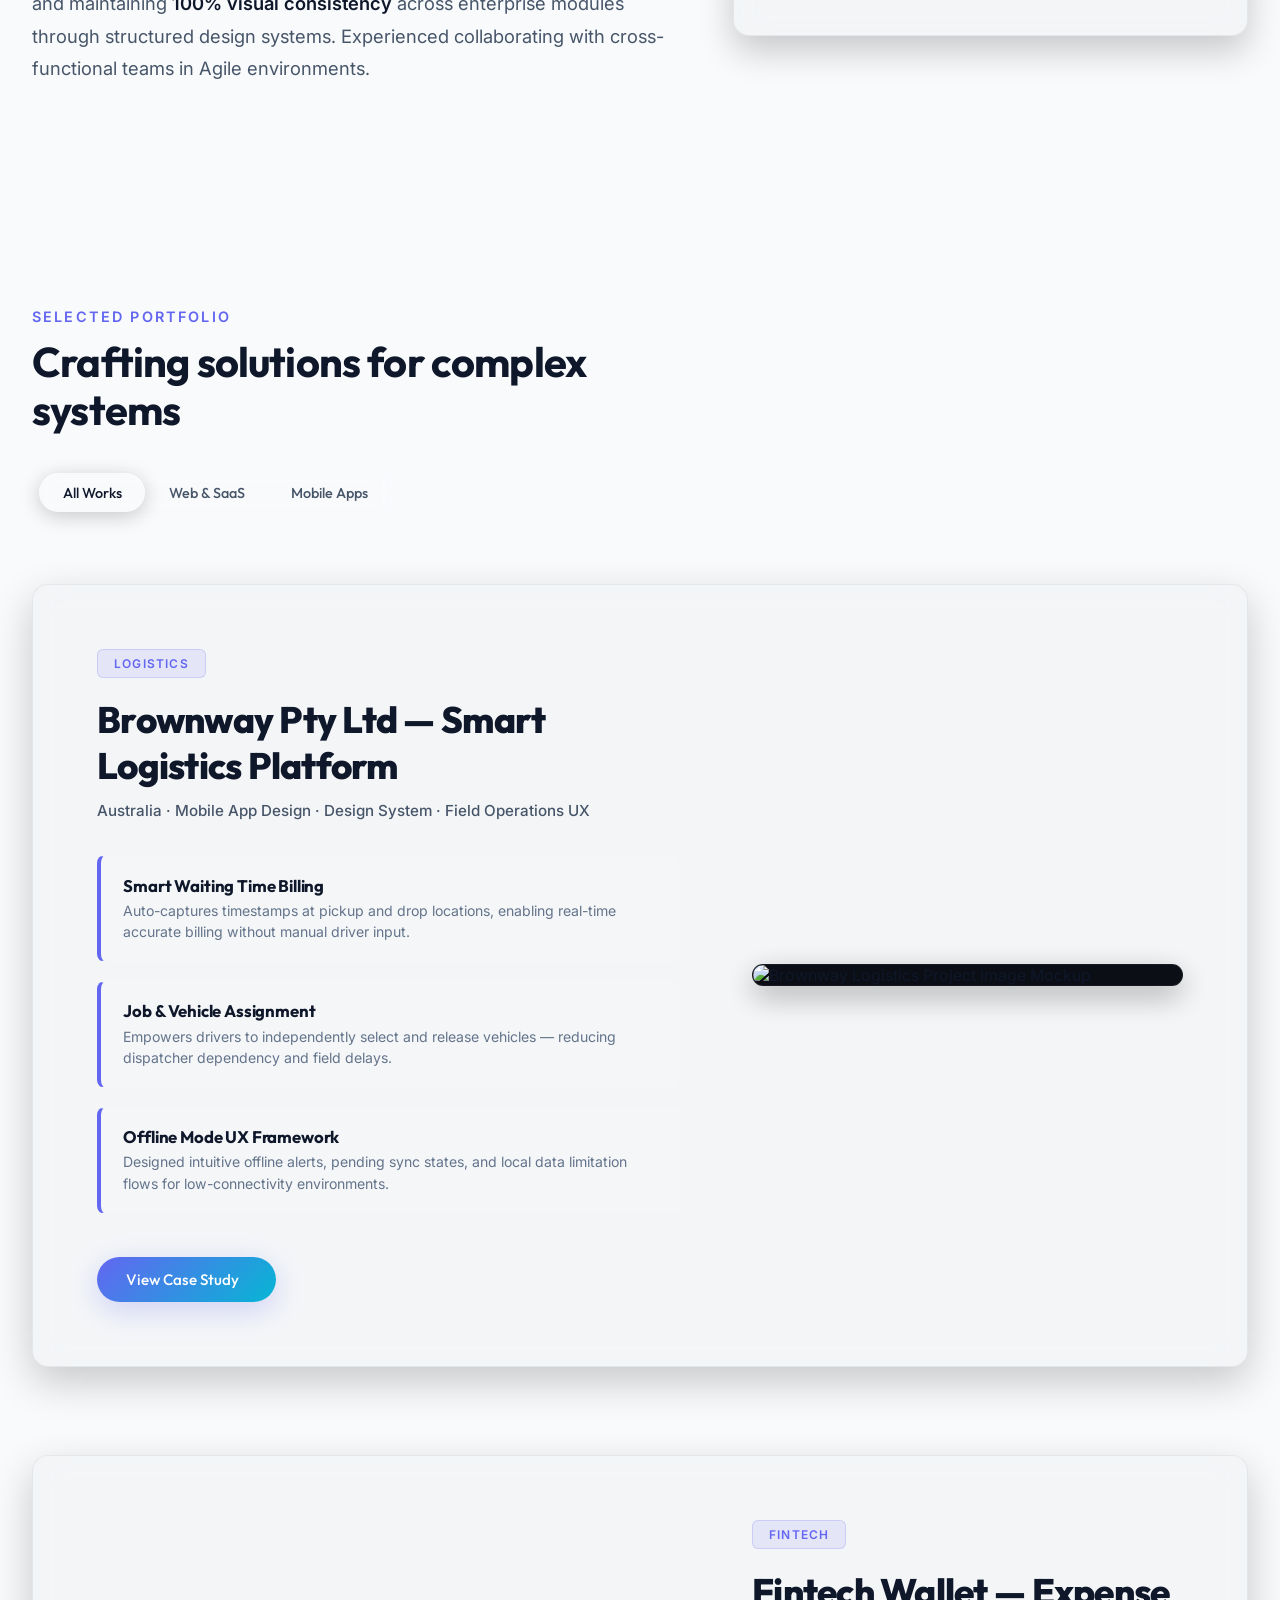
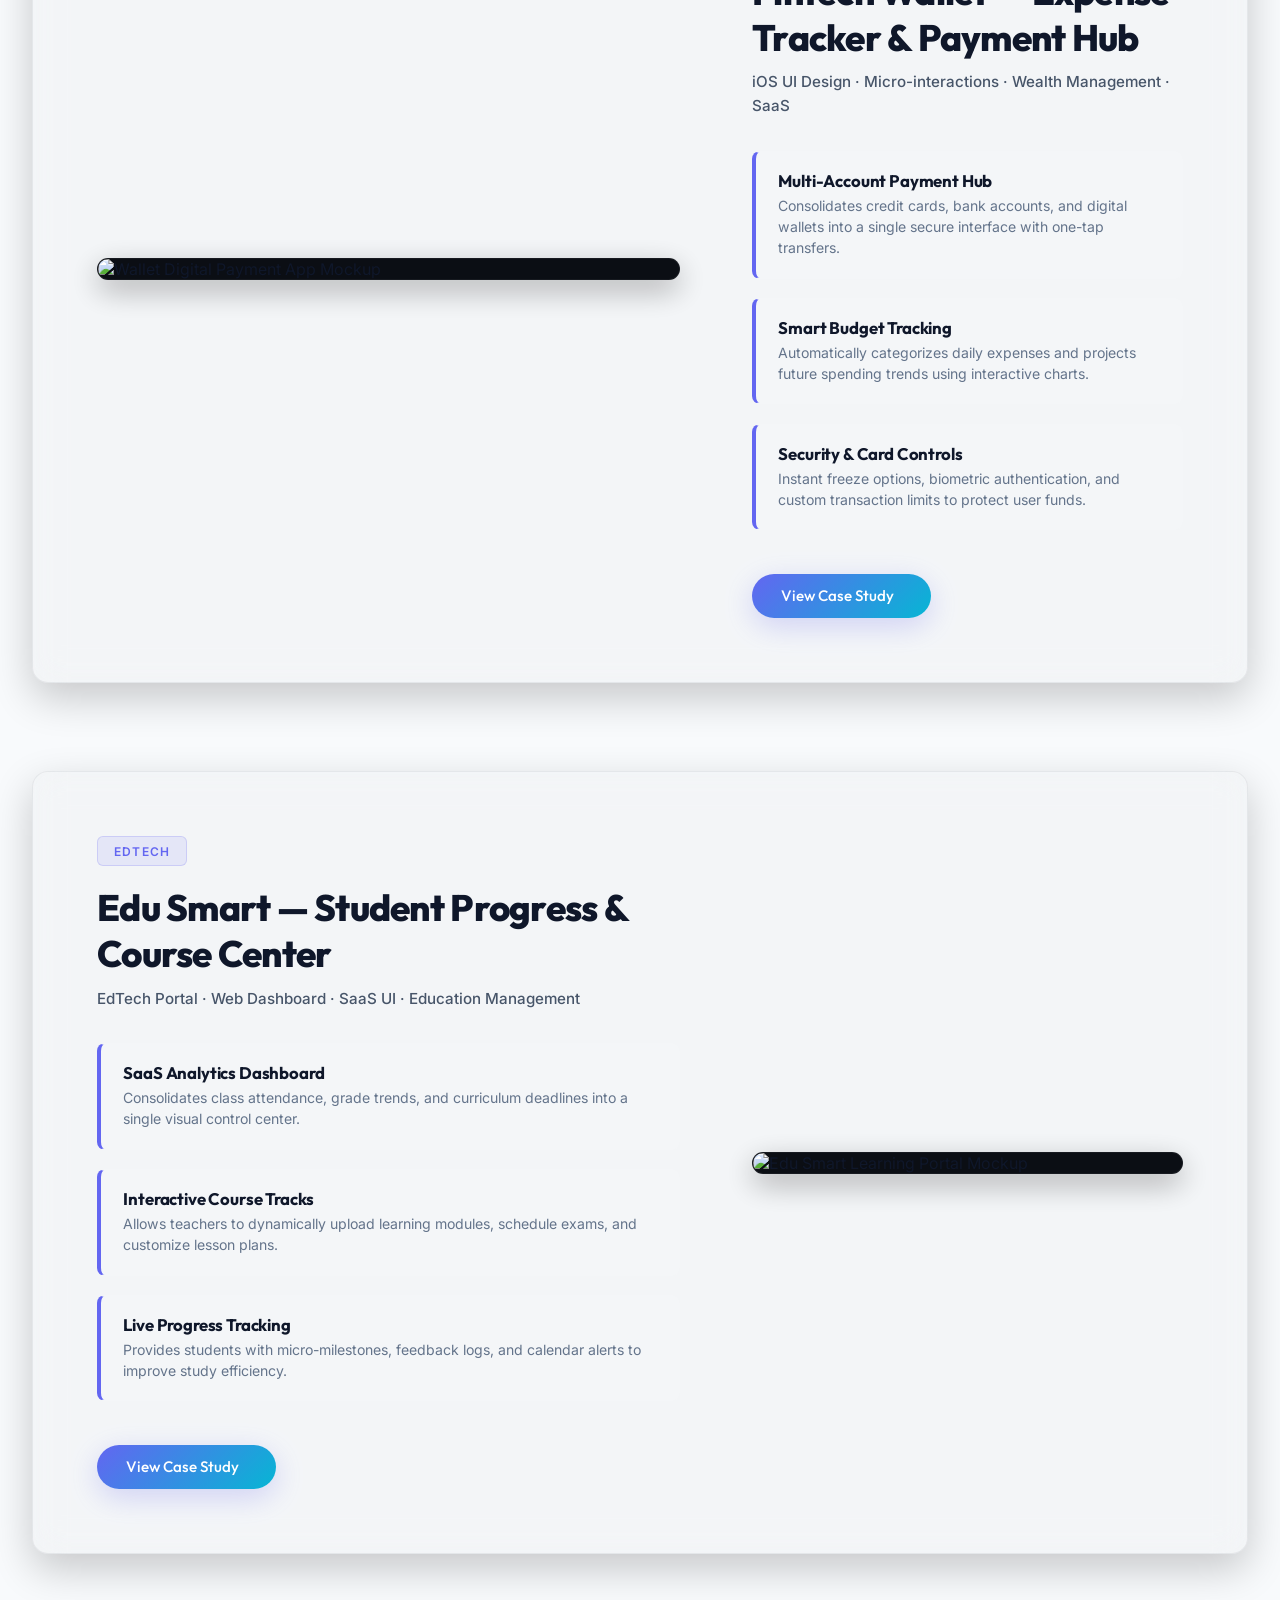
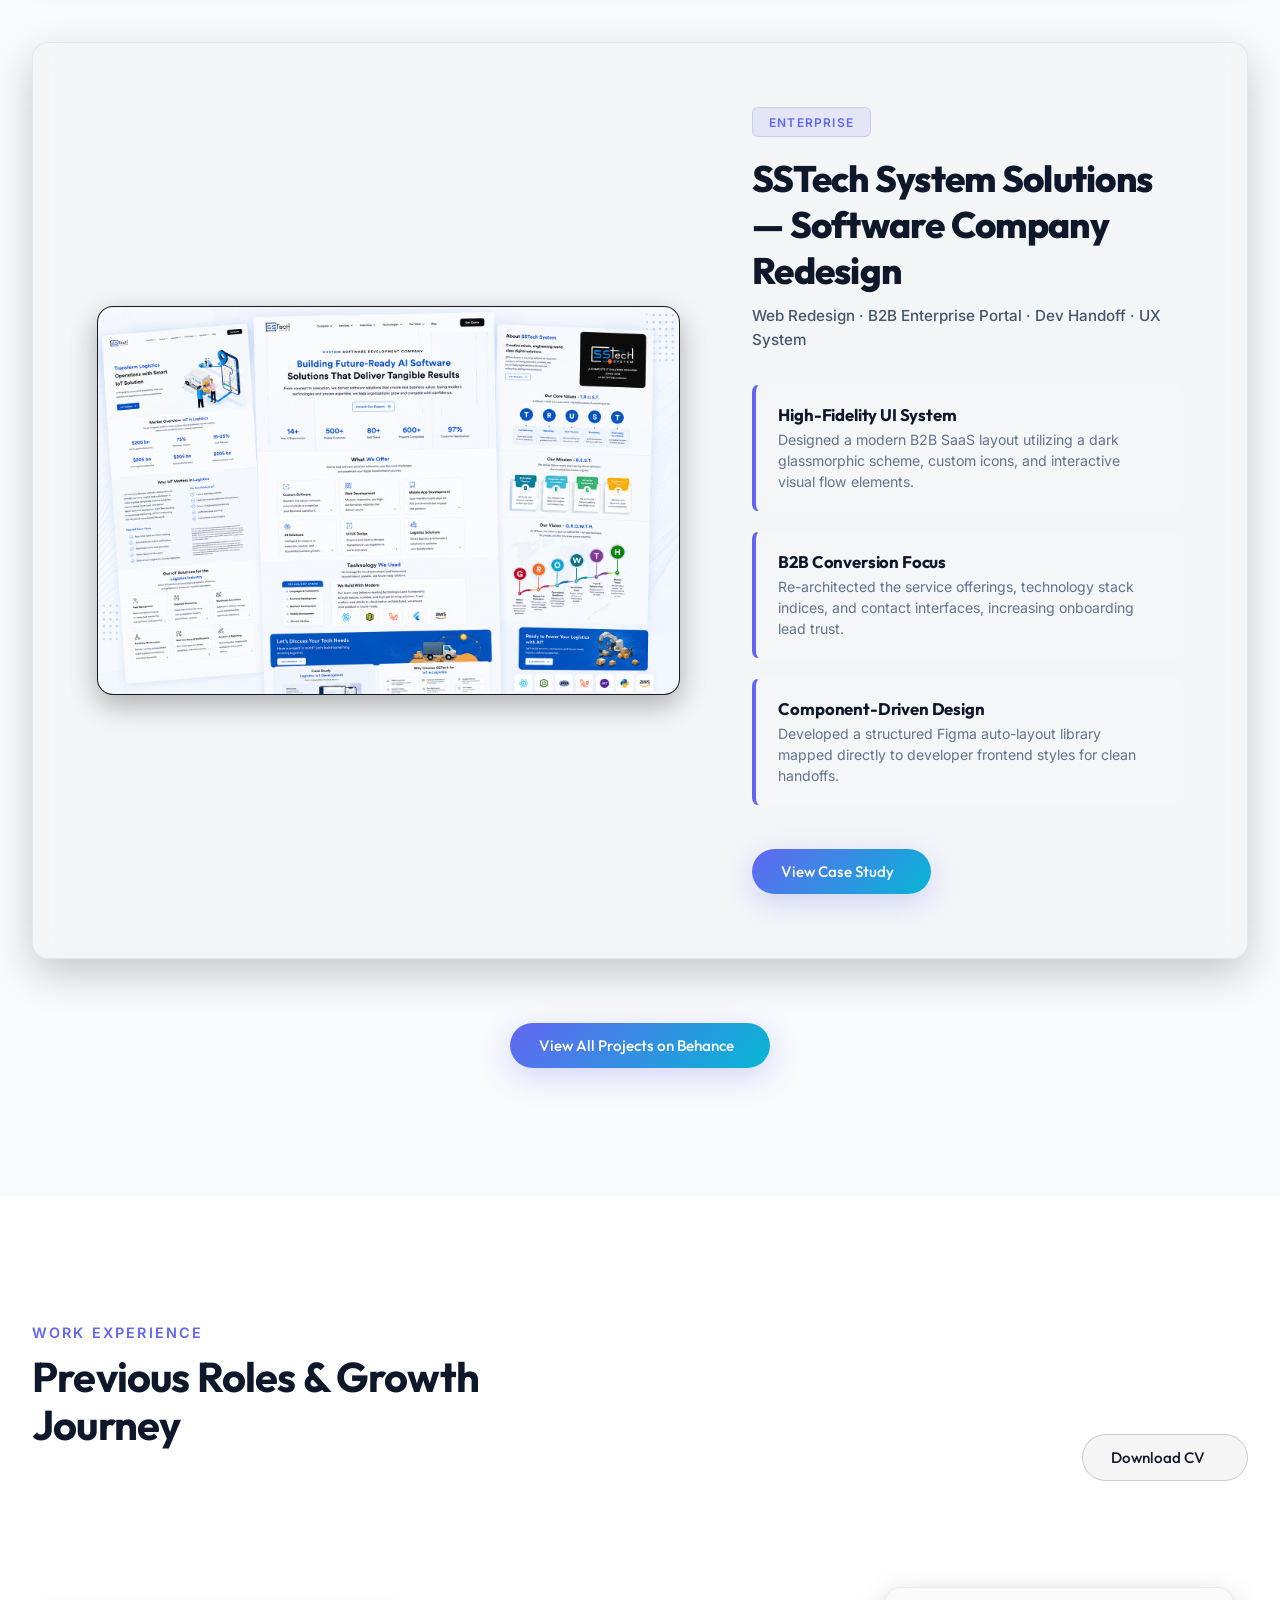
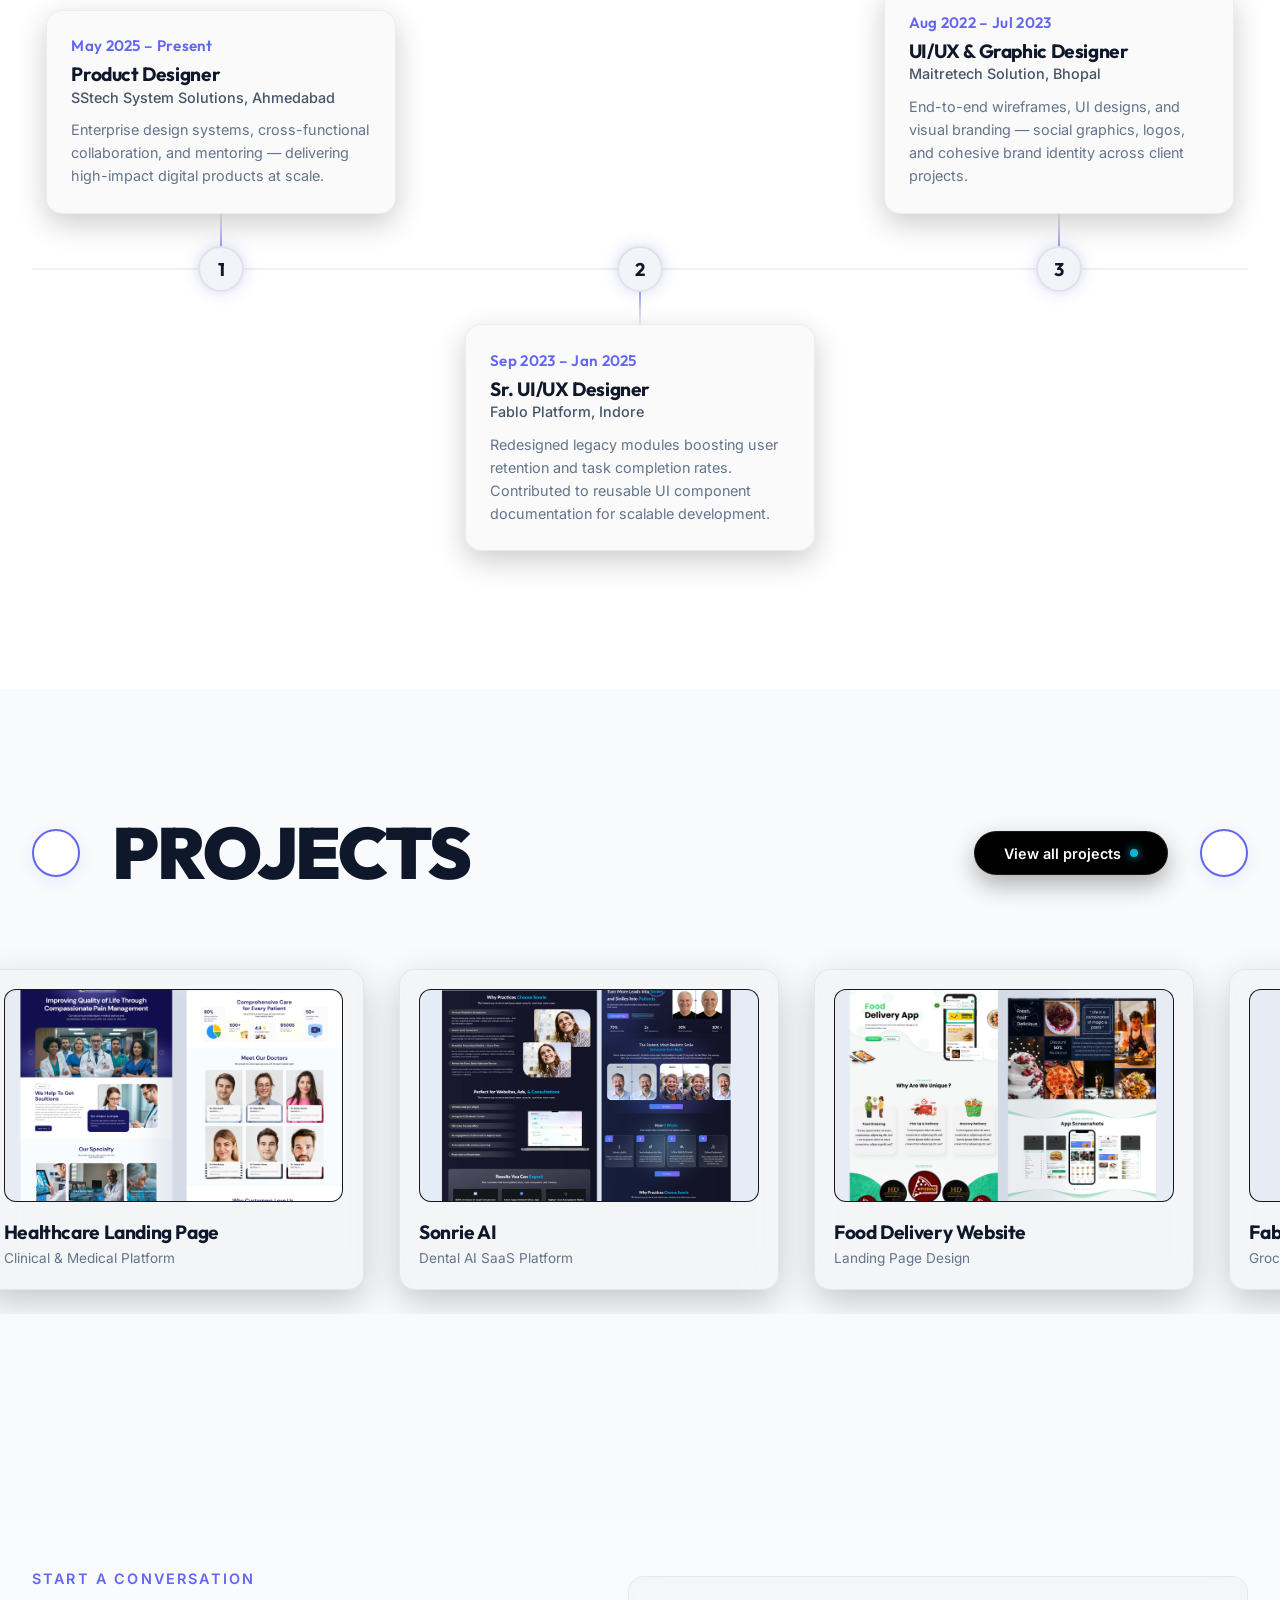
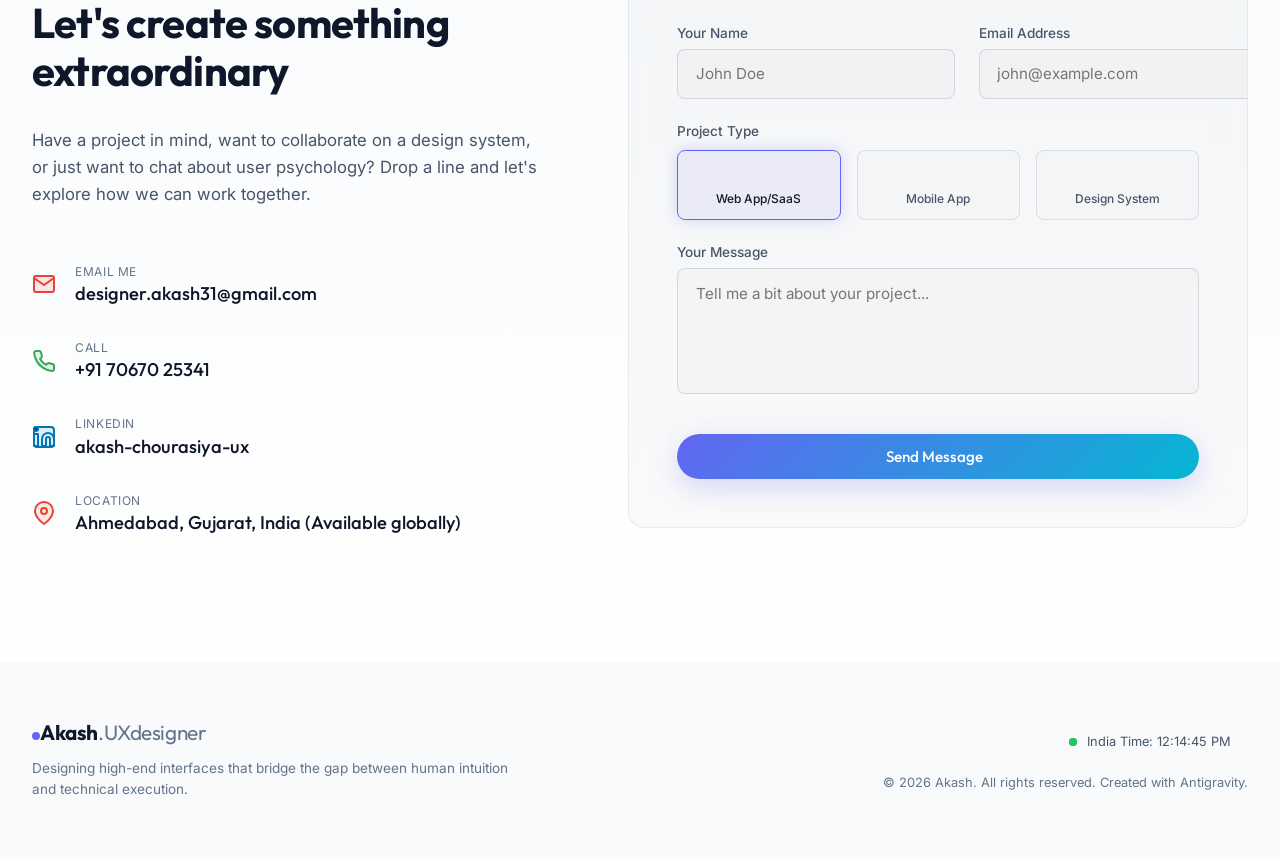
==== commit cc769526: "Auto-update: 18-08-2026 19:08:53.28" ====
--- a/index.html
+++ b/index.html
@@ -35,7 +35,7 @@
         rel="stylesheet">
 
     <!-- Stylesheets -->
-    <link rel="stylesheet" href="styles.css?v=3.0">
+    <link rel="stylesheet" href="styles.css?v=3.2">
 
     <!-- Lucide Icons CDN -->
     <script src="https://unpkg.com/lucide@latest"></script>
@@ -1024,7 +1024,7 @@
     </a>
 
     <!-- Scripts -->
-    <script src="script.js?v=3.0"></script>
+    <script src="script.js?v=3.2"></script>
 </body>
 
 </html>
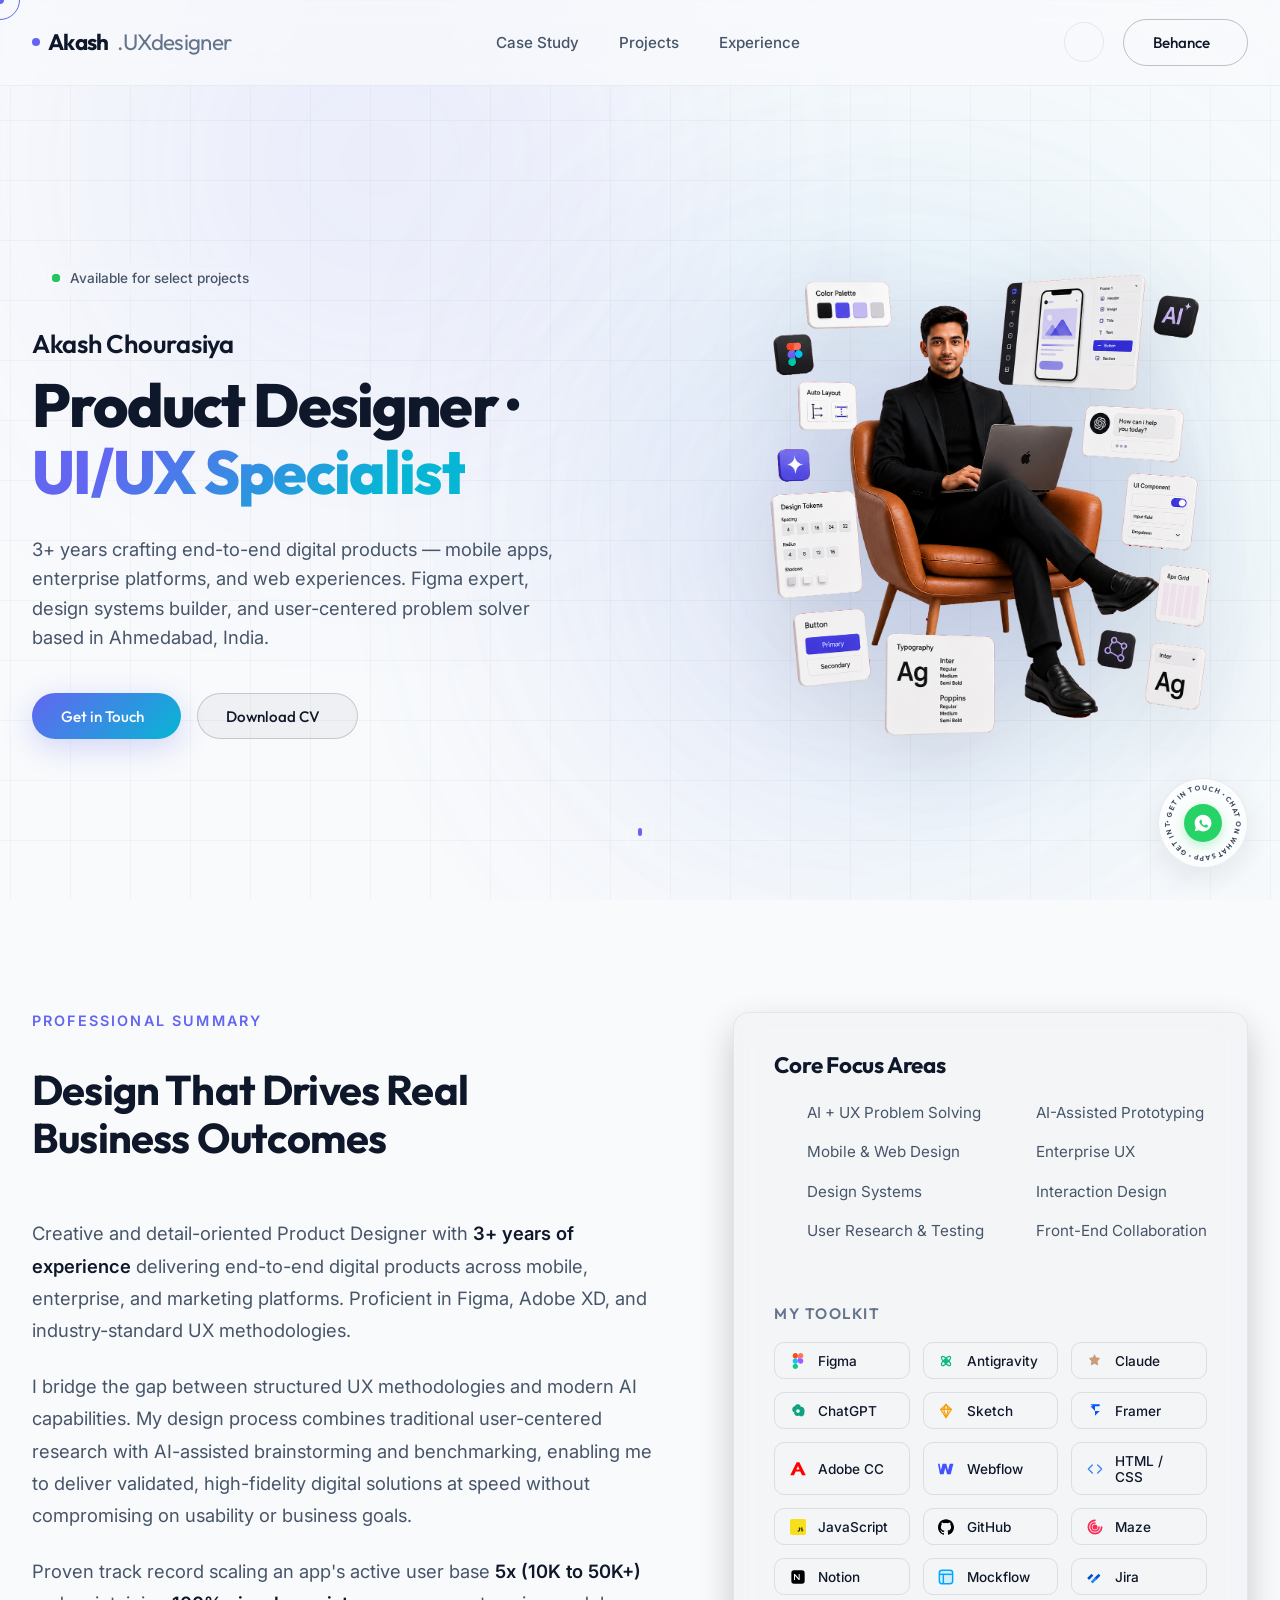
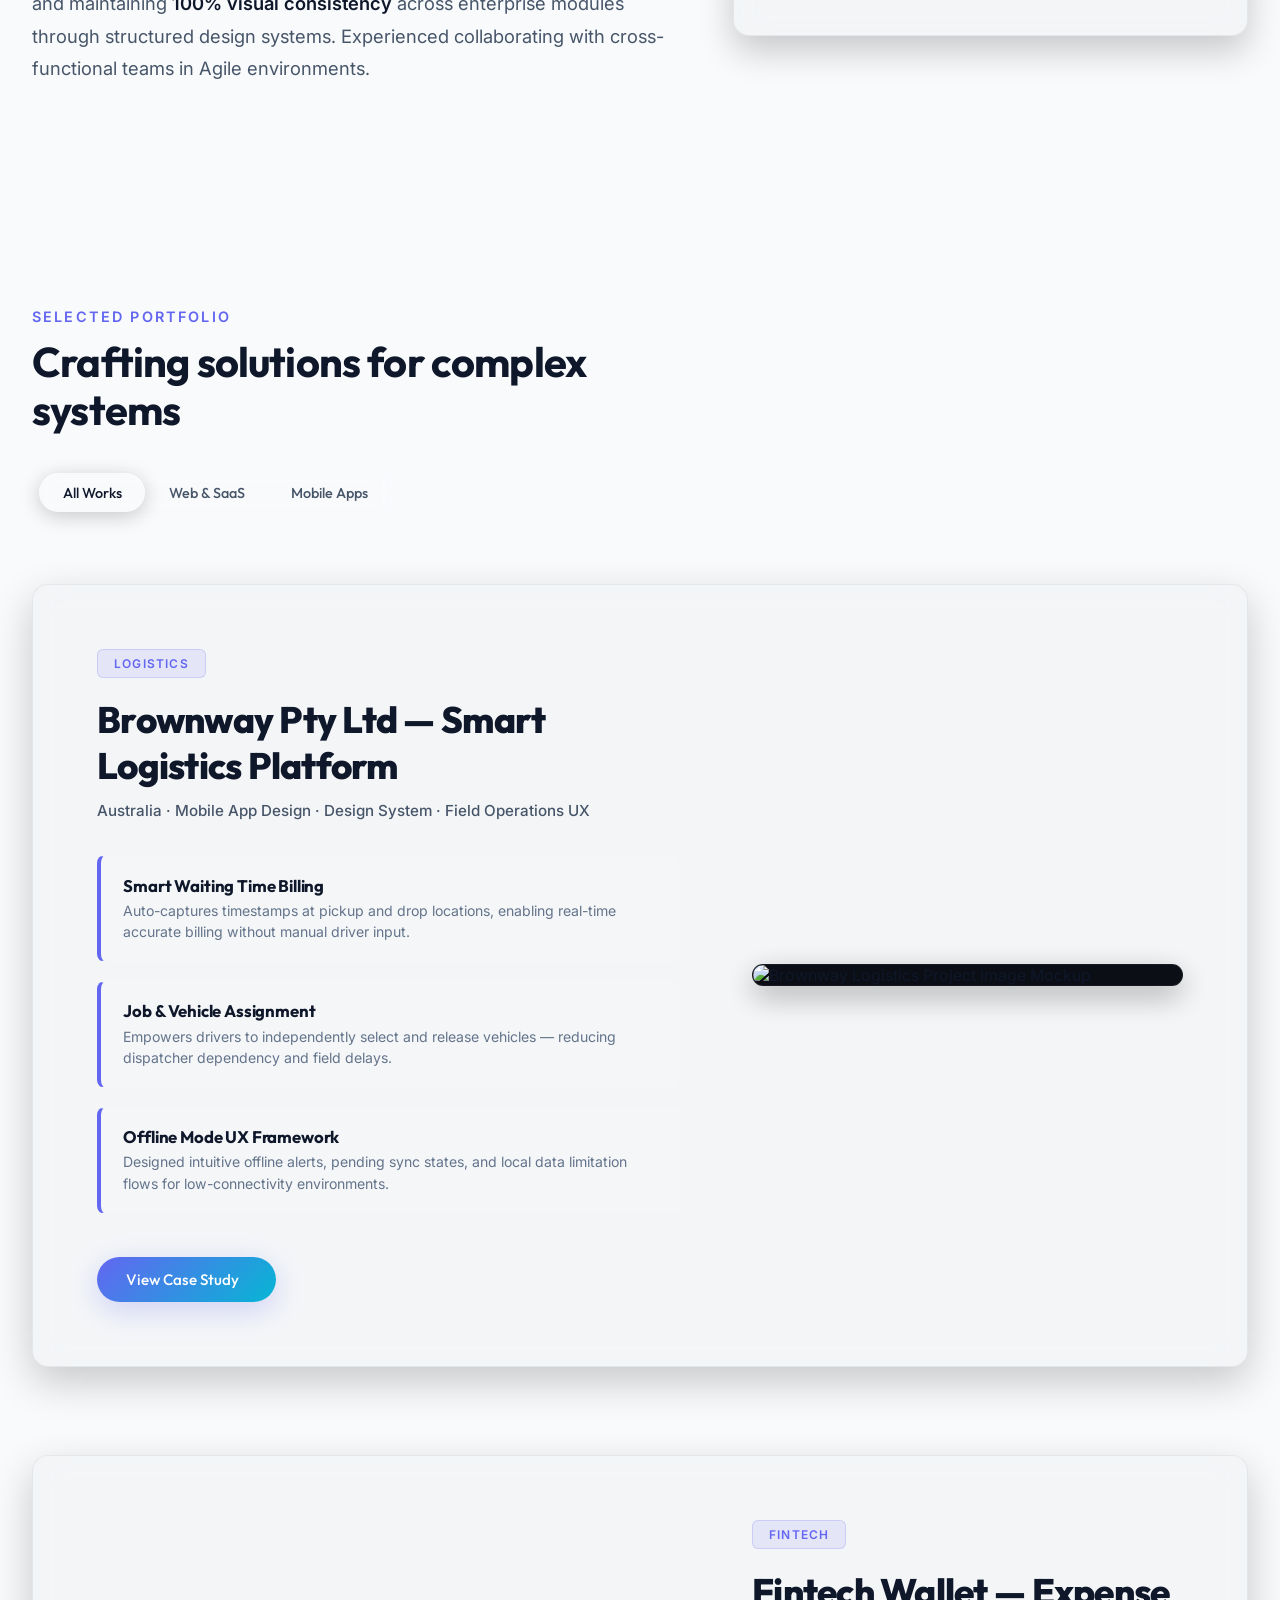
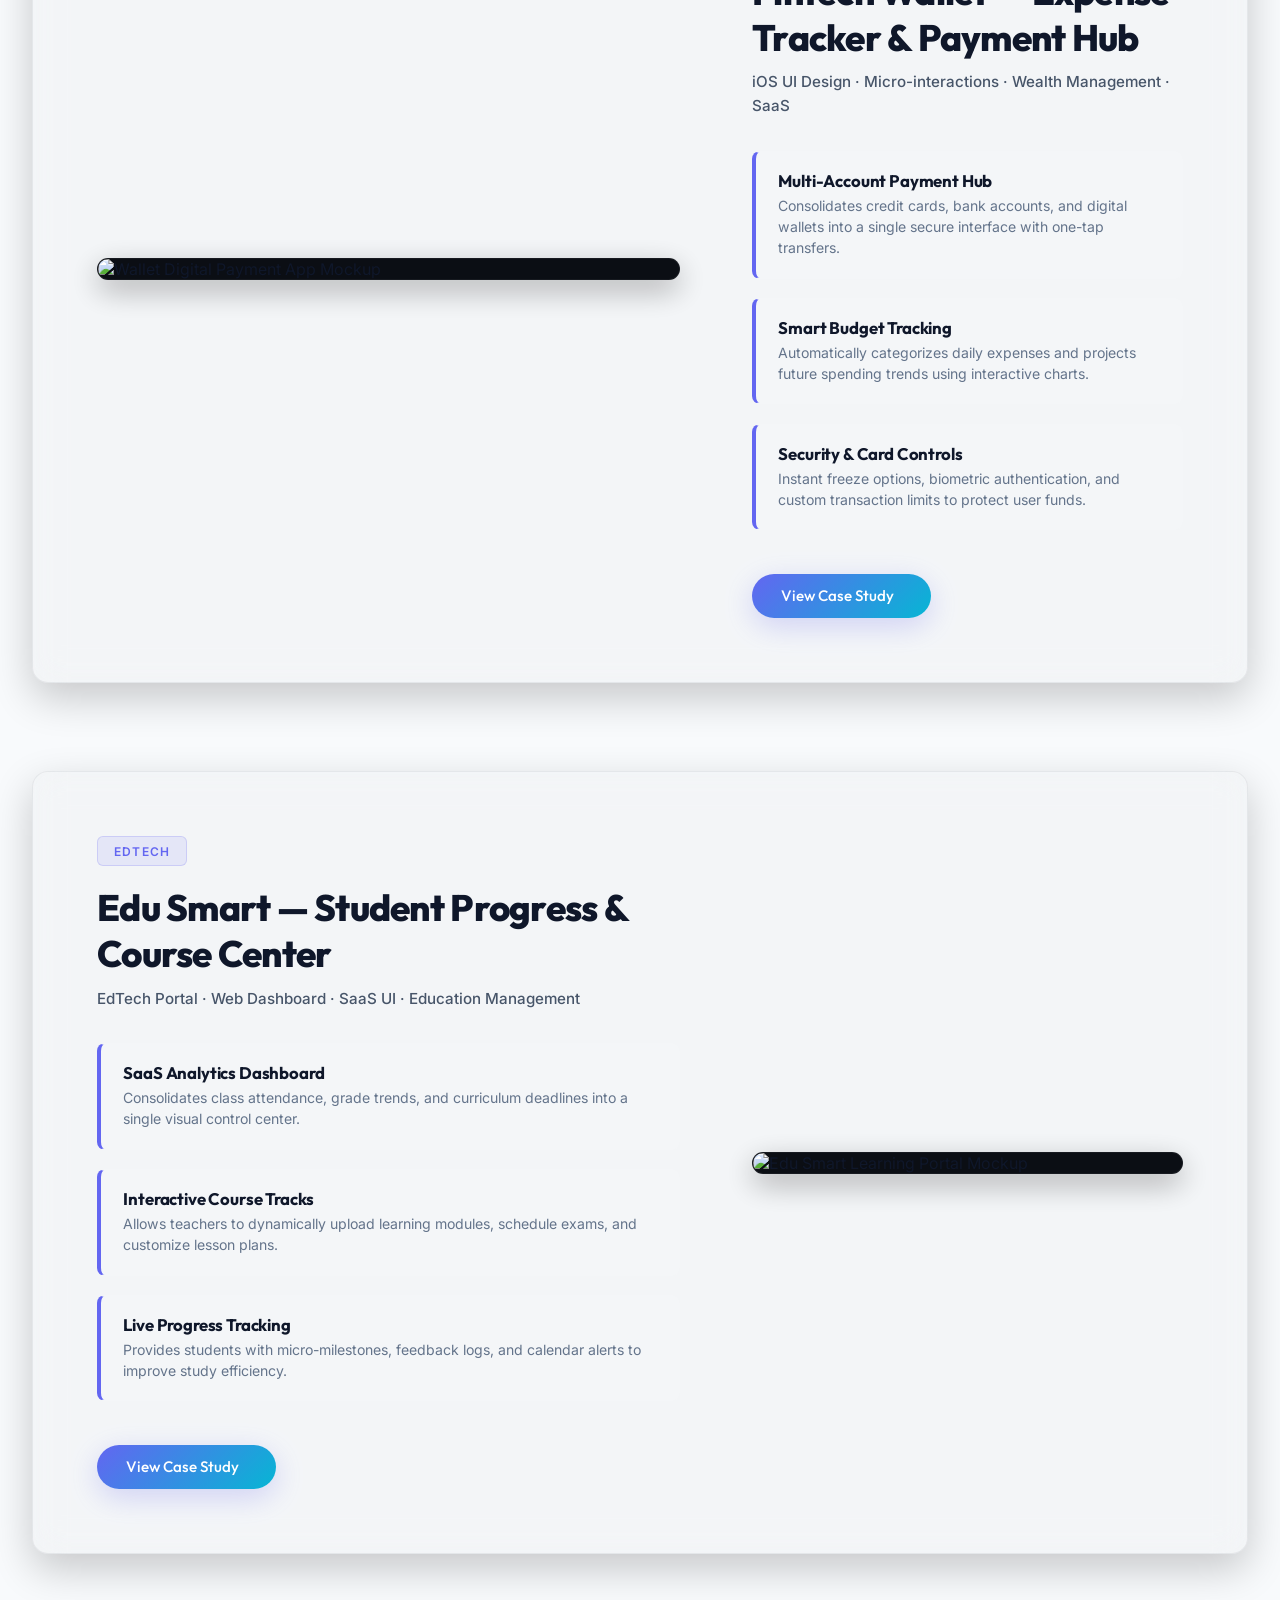
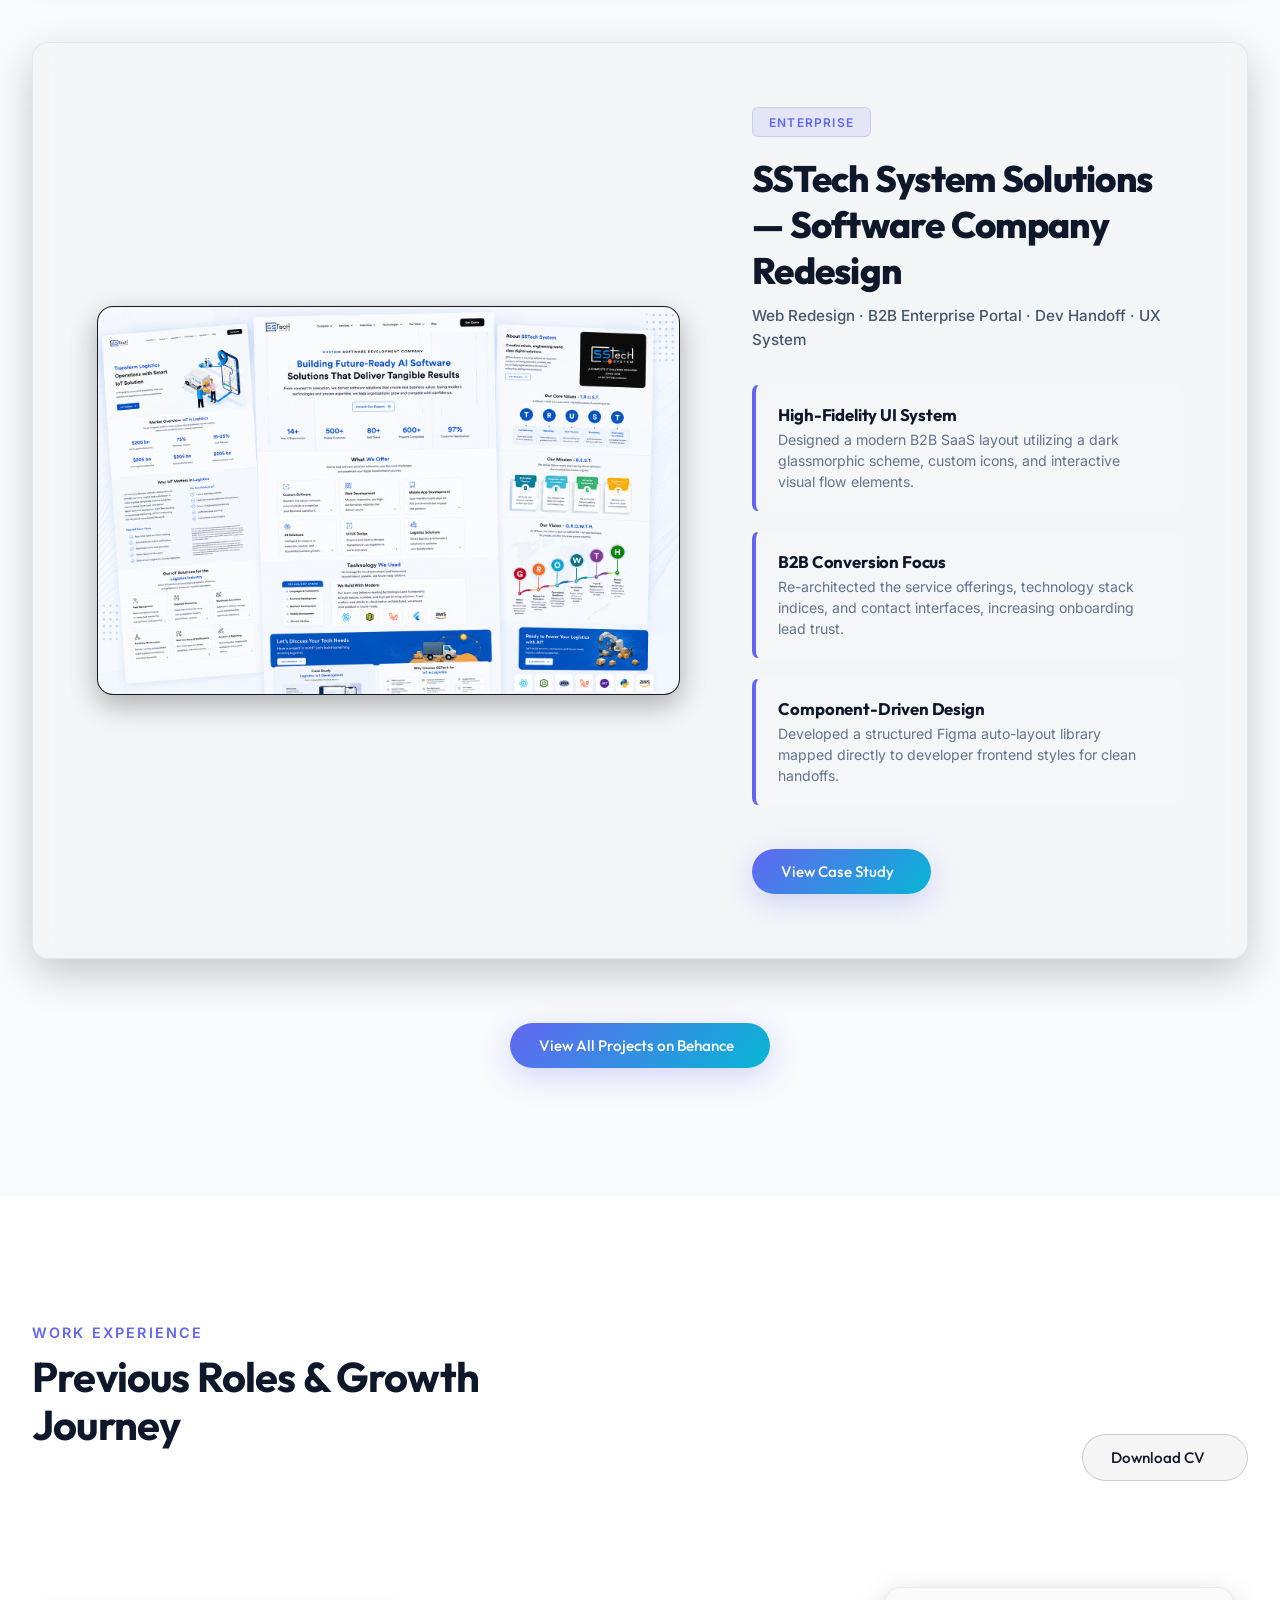
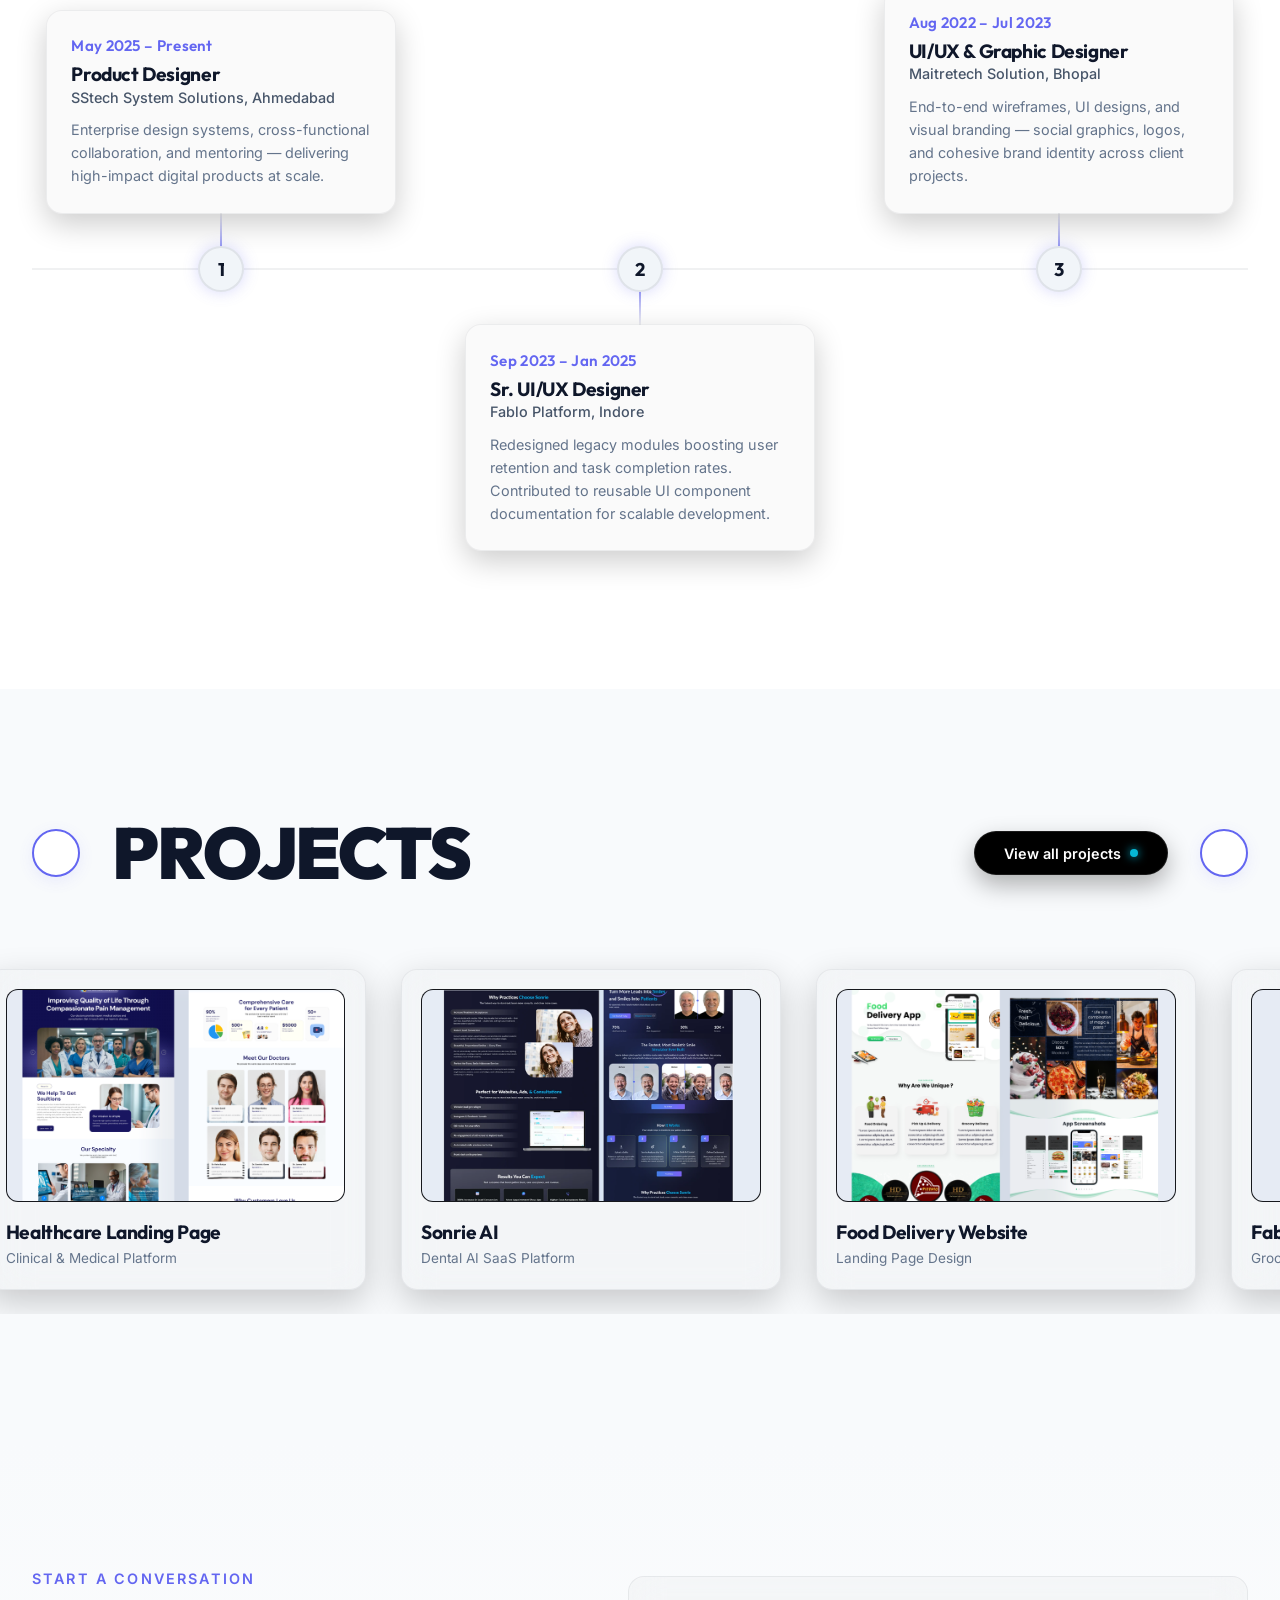
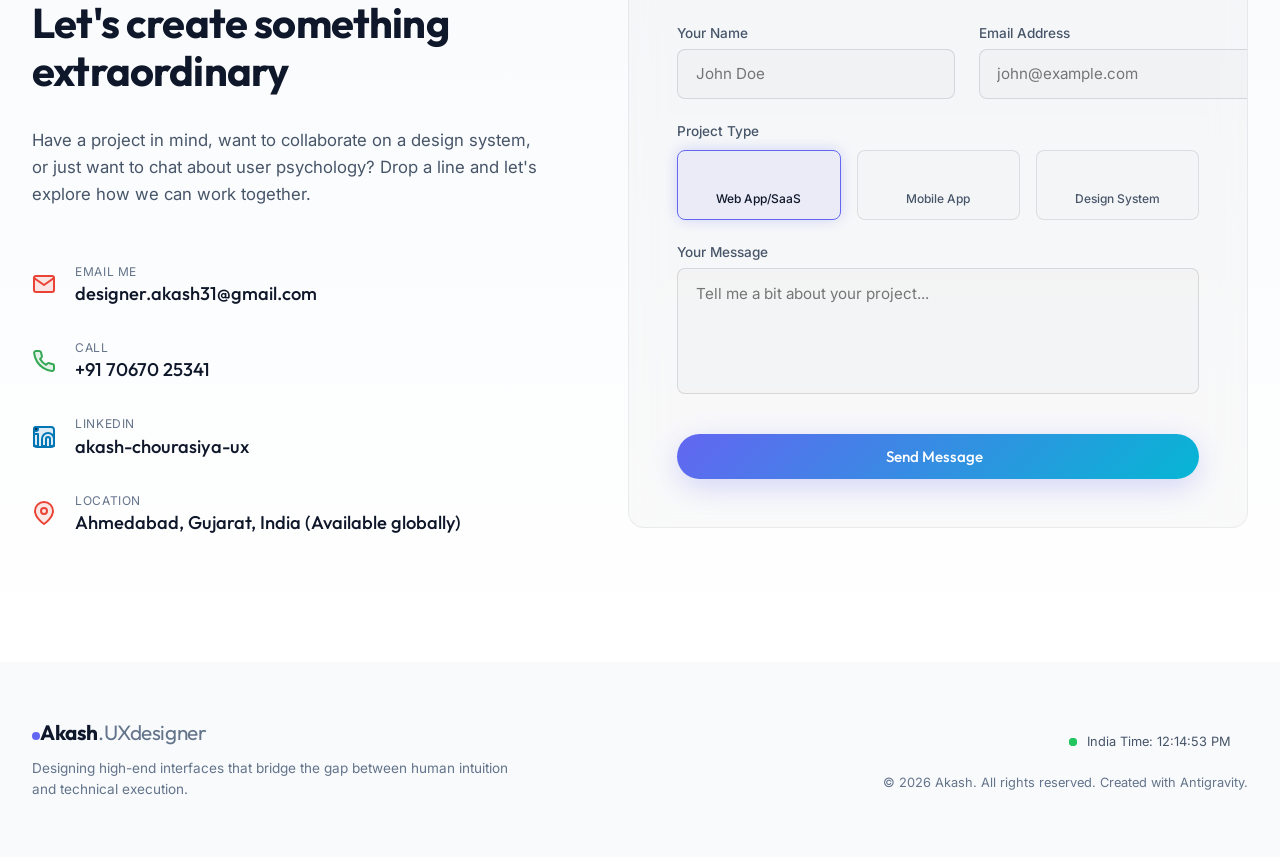
==== commit f2ddb62b: "Auto-update: 18-08-2026 19:10:02.15" ====
--- a/index.html
+++ b/index.html
@@ -35,7 +35,7 @@
         rel="stylesheet">
 
     <!-- Stylesheets -->
-    <link rel="stylesheet" href="styles.css?v=3.2">
+    <link rel="stylesheet" href="styles.css?v=3.4">
 
     <!-- Lucide Icons CDN -->
     <script src="https://unpkg.com/lucide@latest"></script>
@@ -1024,7 +1024,7 @@
     </a>
 
     <!-- Scripts -->
-    <script src="script.js?v=3.2"></script>
+    <script src="script.js?v=3.4"></script>
 </body>
 
 </html>
--- a/styles.css
+++ b/styles.css
@@ -2848,7 +2848,6 @@
 .cs-hero {
     padding: 6rem 4rem 3rem 4rem;
     background: linear-gradient(180deg, rgba(99, 102, 241, 0.08) 0%, transparent 100%);
-    border-bottom: 1px solid rgba(255, 255, 255, 0.05);
     position: relative;
 }
 
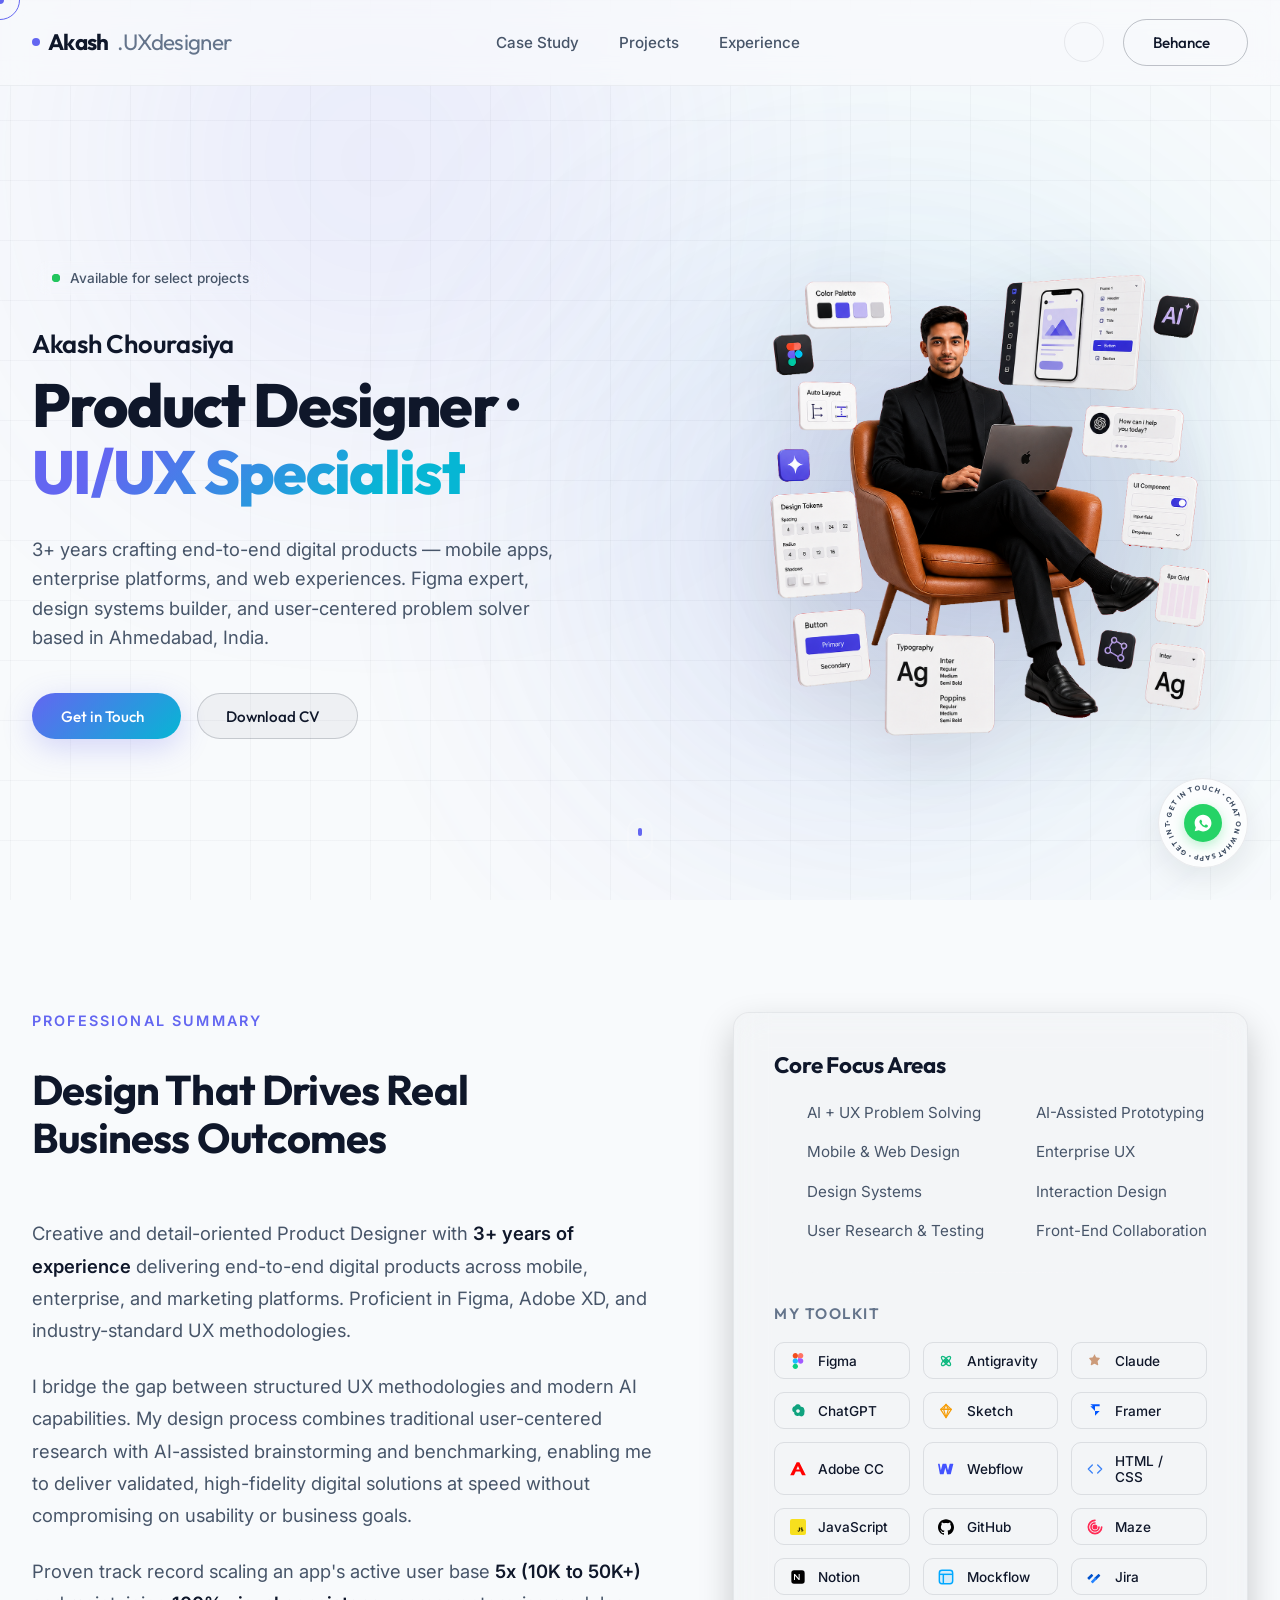
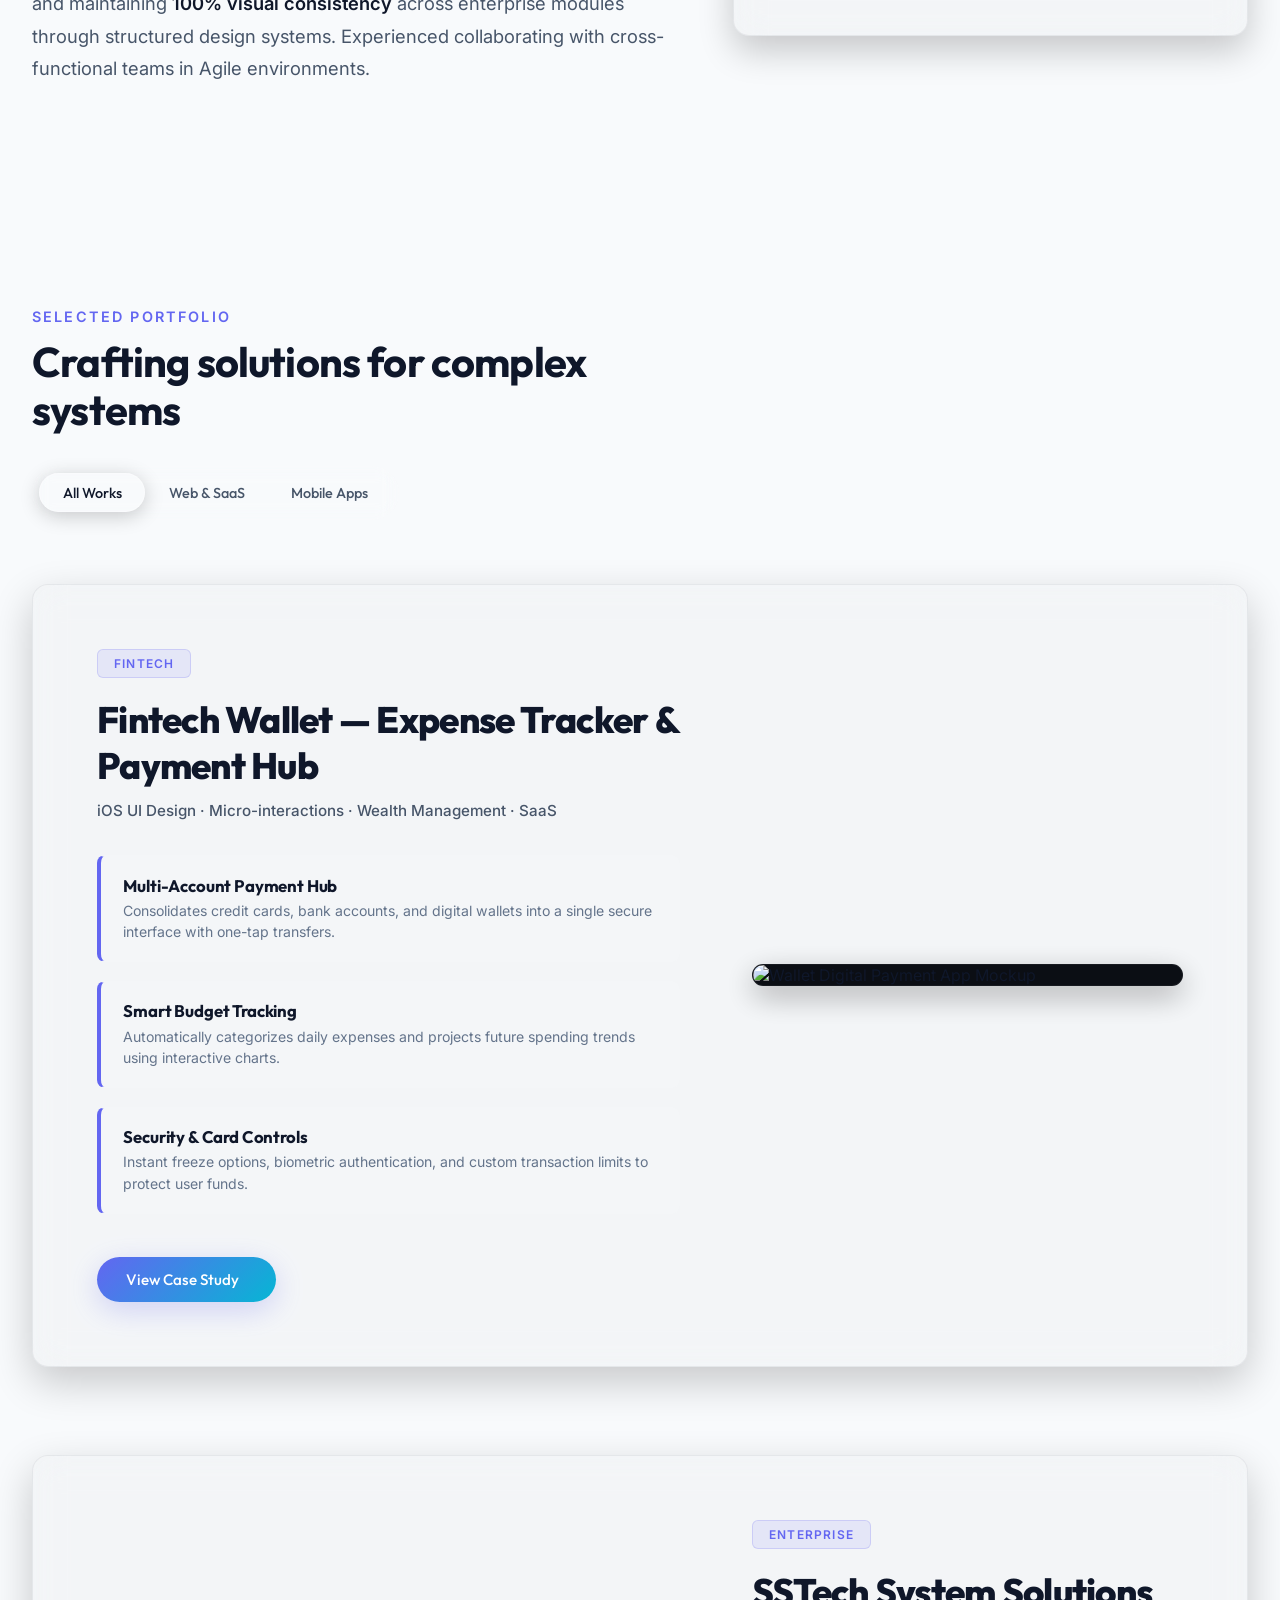
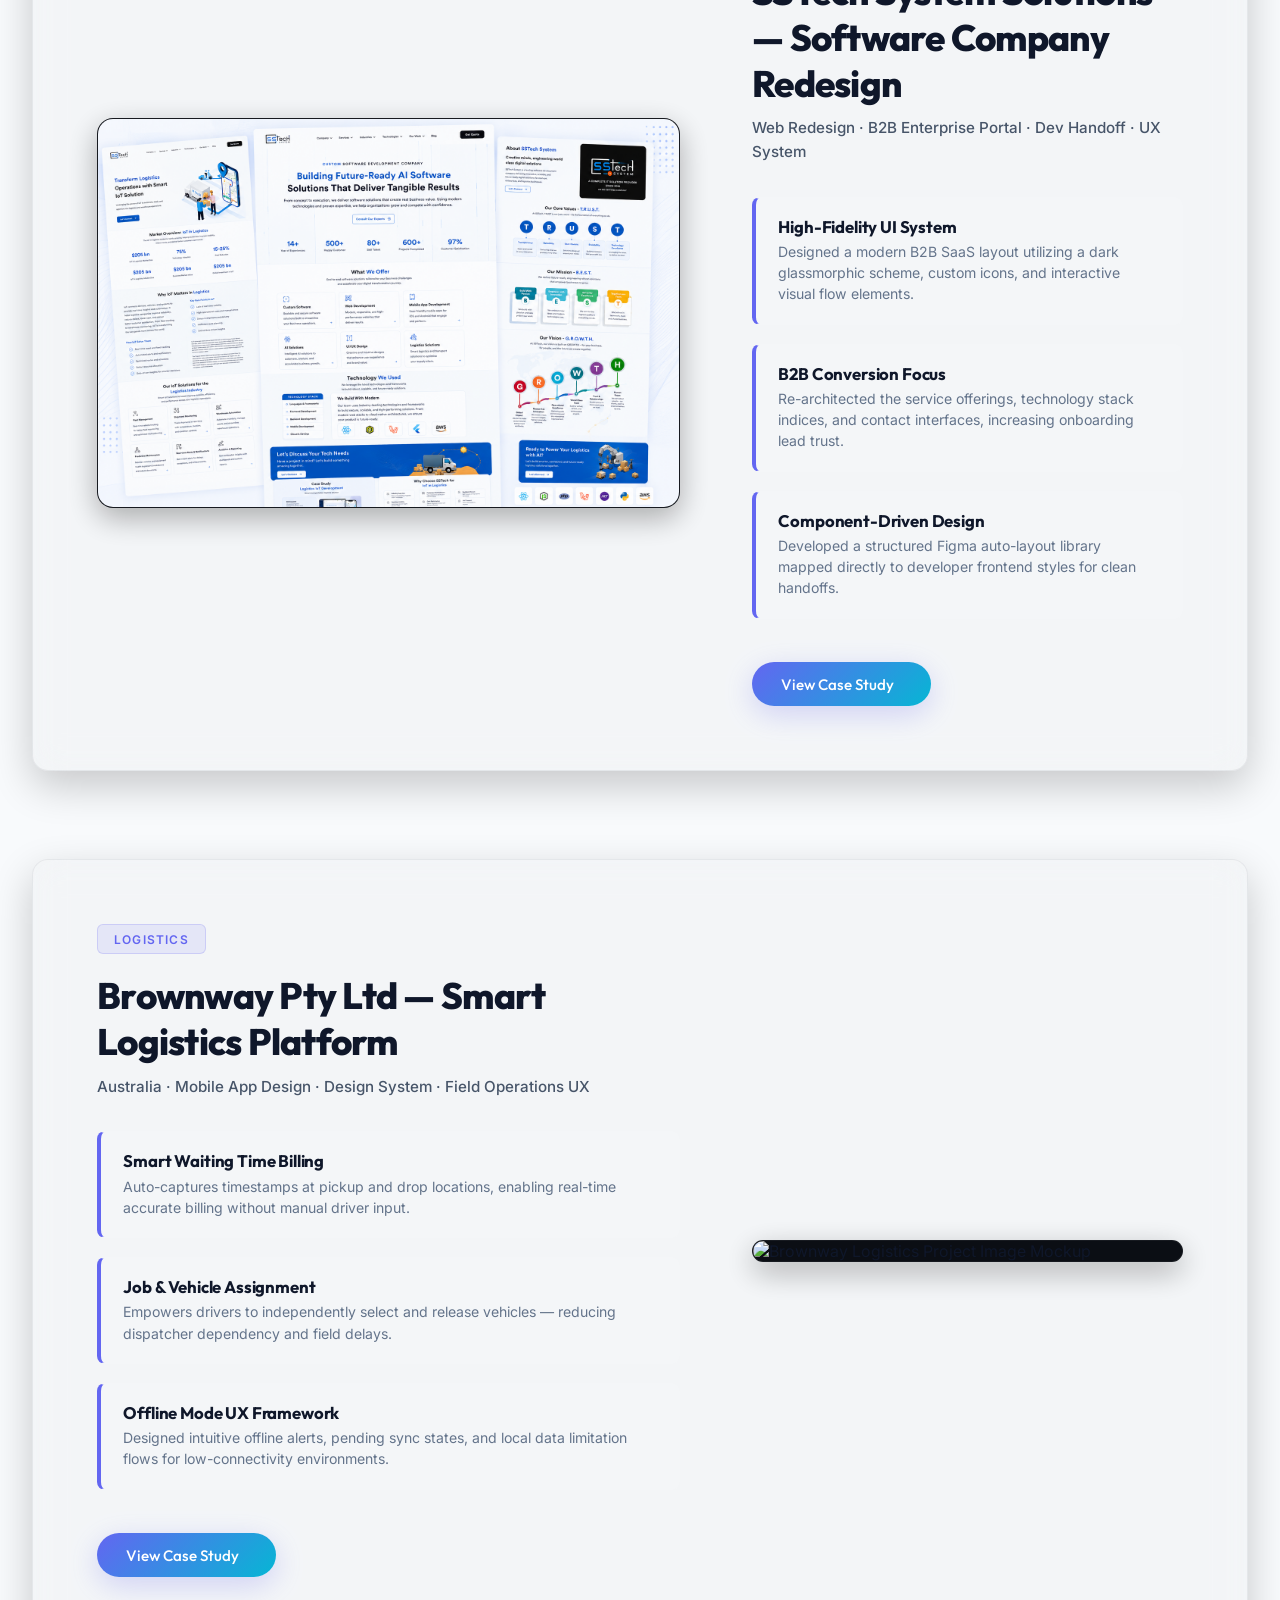
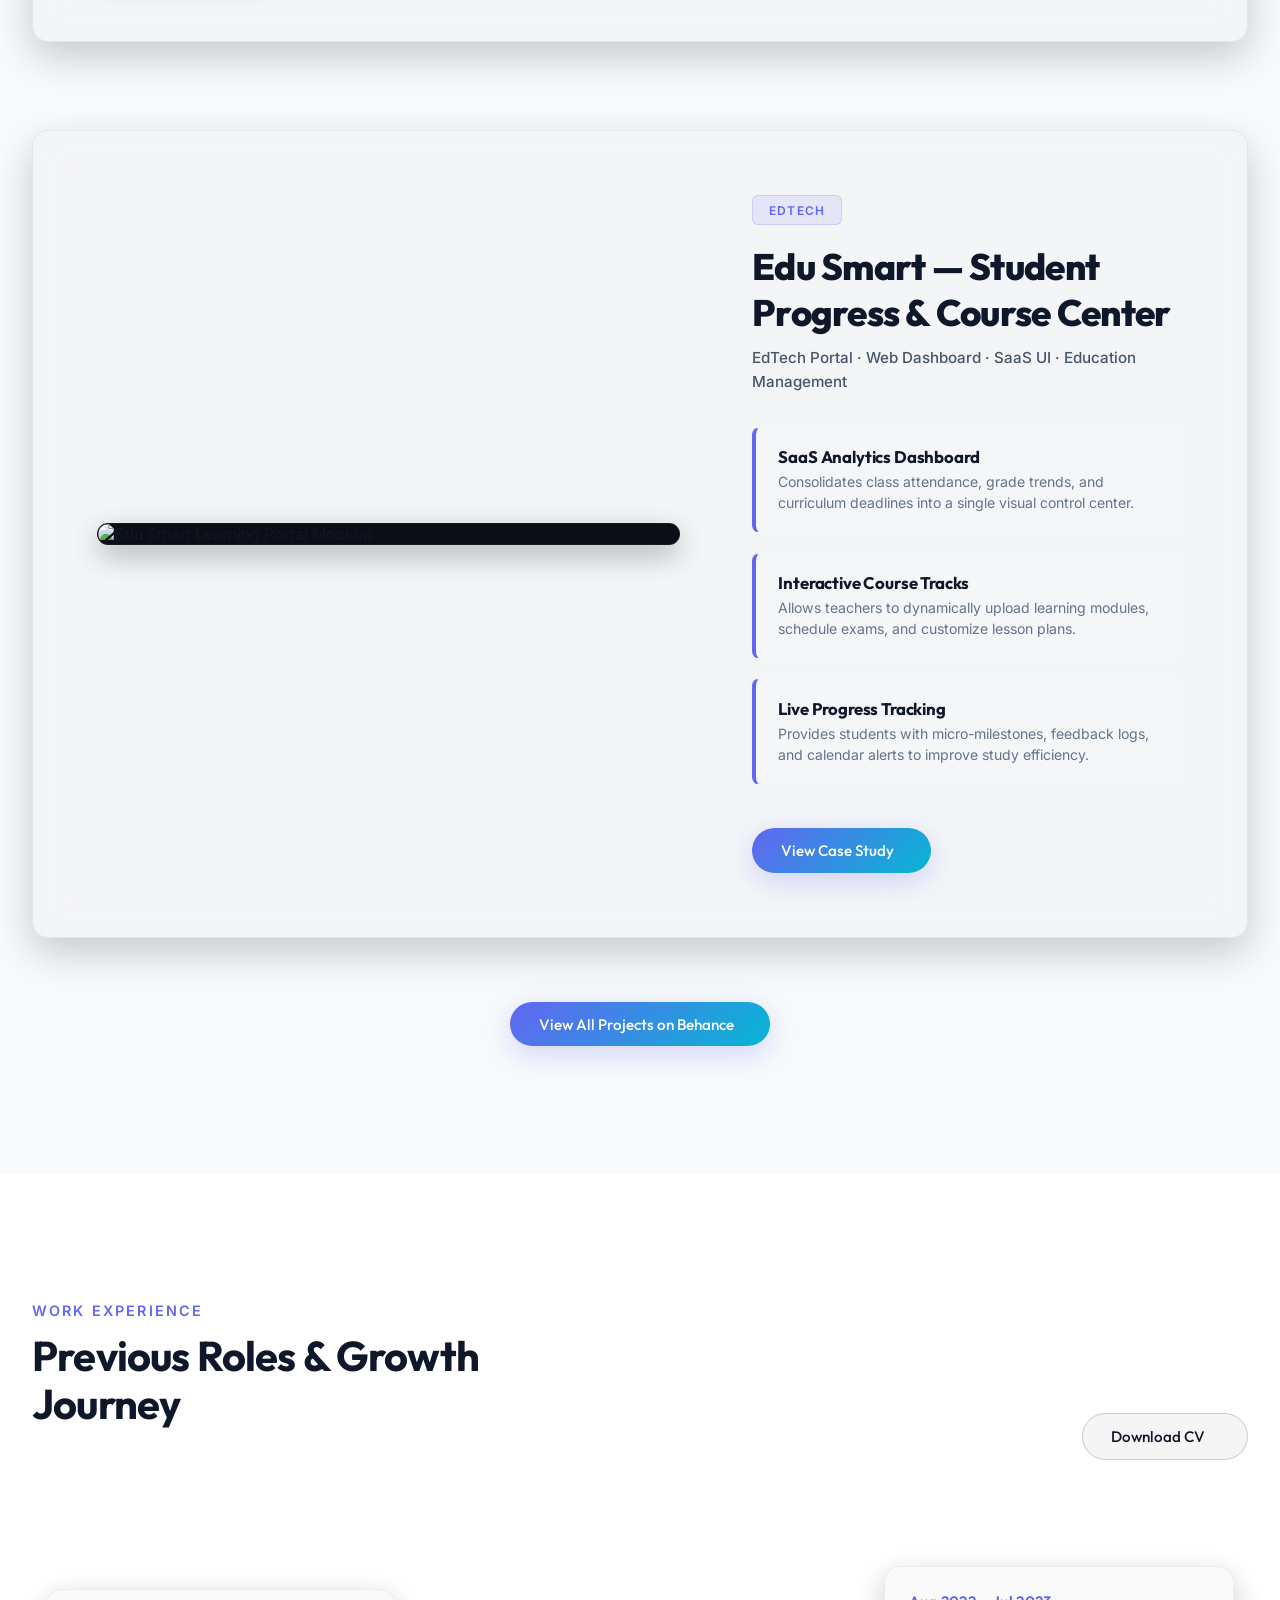
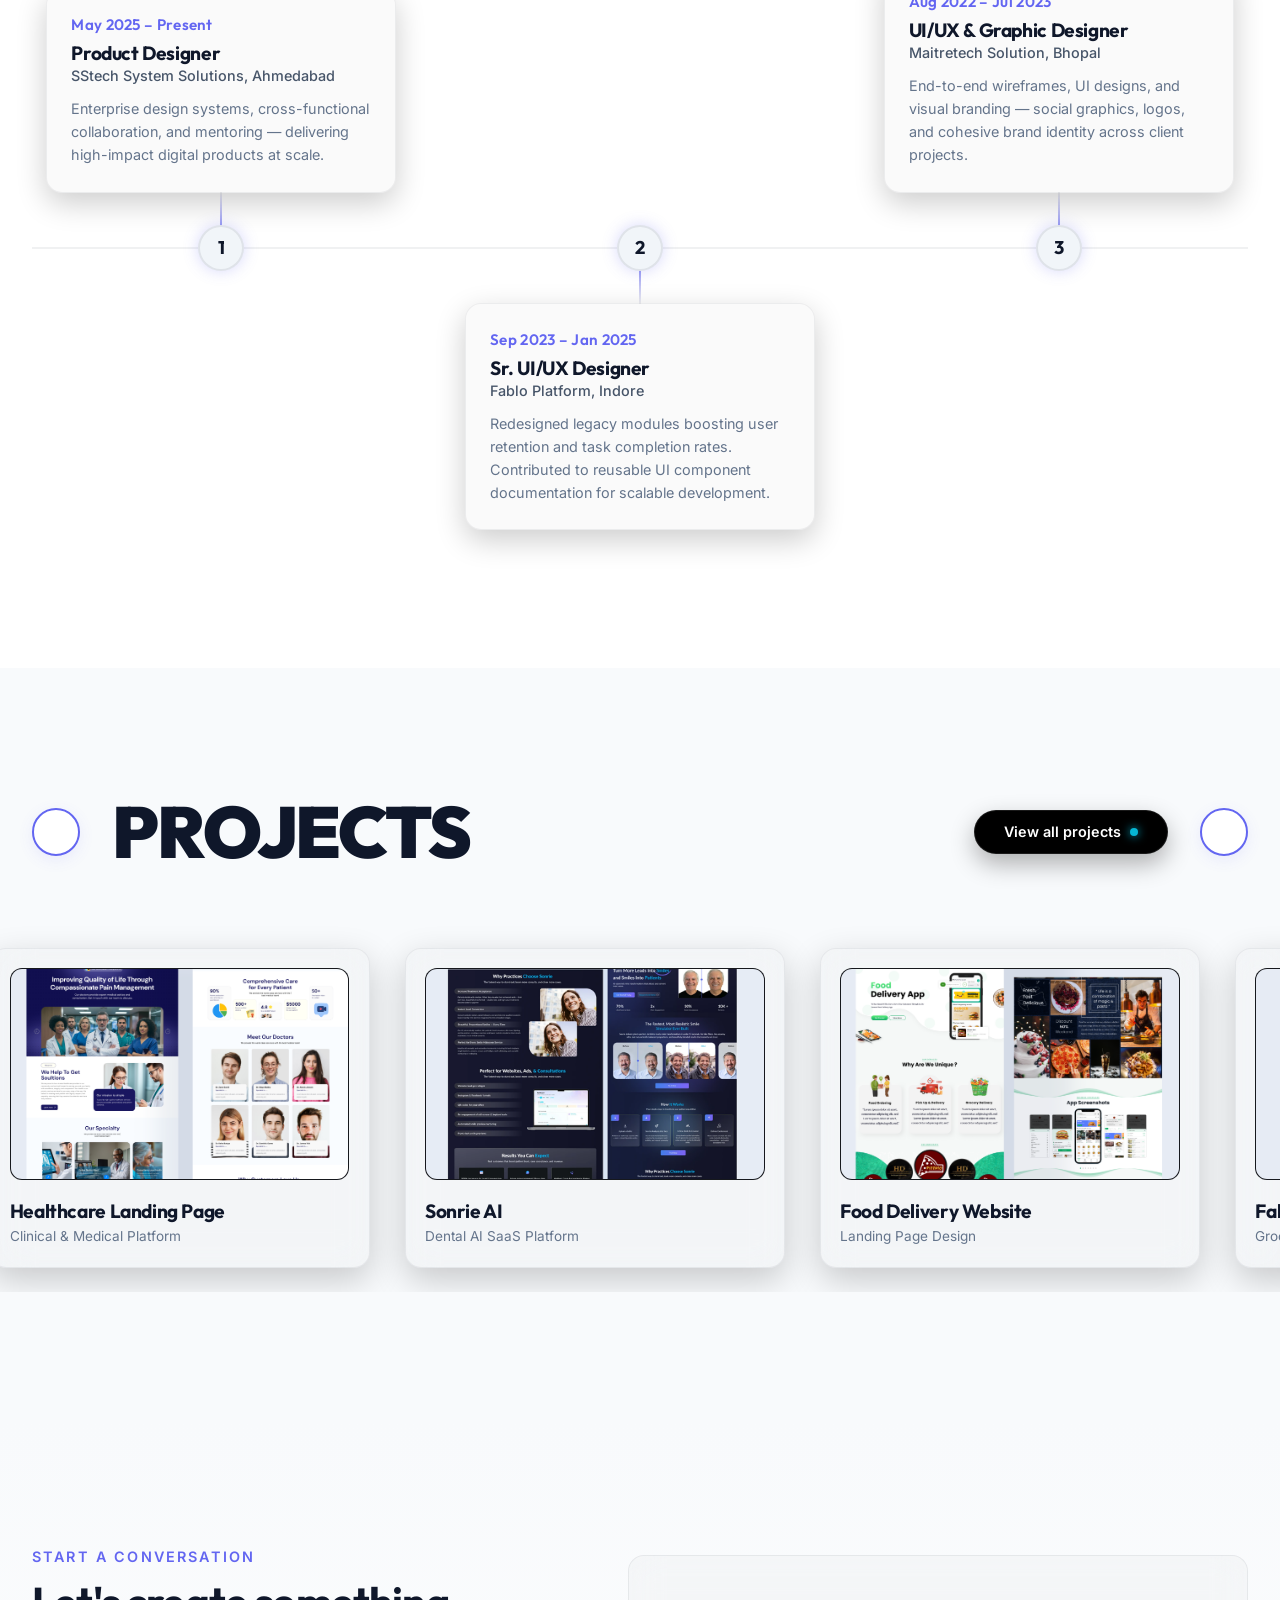
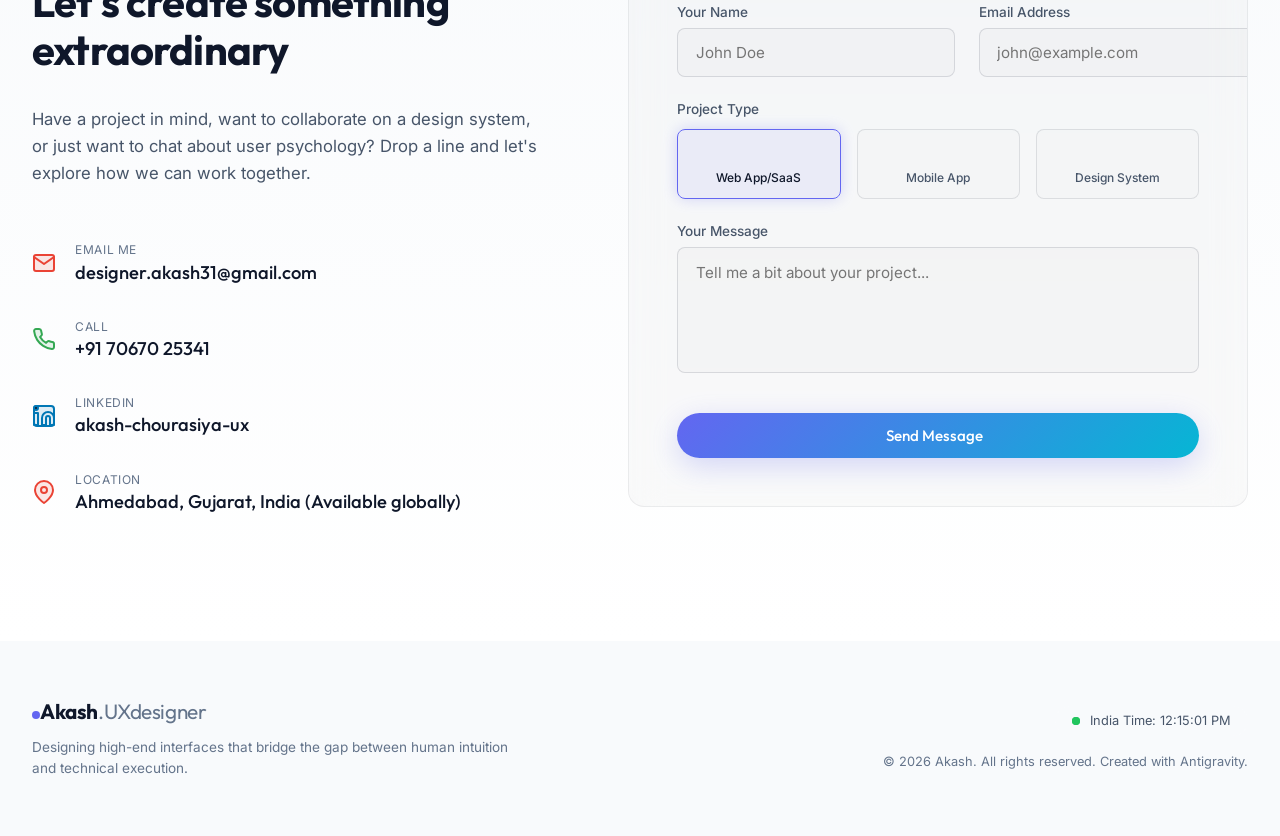
==== commit cd3c6bc1: "Auto-update: 20-08-2026 19:08:47.56" ====
--- a/index.html
+++ b/index.html
@@ -329,7 +329,69 @@
             </div>
 
             <div class="work-grid container" id="workGrid">
-                <!-- Project 1: Brownway (Mobile/Web) -->
+                <!-- Project 1: Wallet Project (Mobile) -->
+                <div class="project-card filter-item mobile layout-text-left" data-project="wallet" id="projectWallet">
+                    <div class="project-info">
+                        <span class="project-badge">Fintech</span>
+                        <h3 class="project-title">Fintech Wallet — Expense Tracker & Payment Hub</h3>
+                        <p class="project-meta">iOS UI Design · Micro-interactions · Wealth Management · SaaS</p>
+                        
+                        <div class="project-highlights">
+                            <div class="highlight-item">
+                                <h4 class="highlight-title">Multi-Account Payment Hub</h4>
+                                <p class="highlight-desc">Consolidates credit cards, bank accounts, and digital wallets into a single secure interface with one-tap transfers.</p>
+                            </div>
+                            <div class="highlight-item">
+                                <h4 class="highlight-title">Smart Budget Tracking</h4>
+                                <p class="highlight-desc">Automatically categorizes daily expenses and projects future spending trends using interactive charts.</p>
+                            </div>
+                            <div class="highlight-item">
+                                <h4 class="highlight-title">Security & Card Controls</h4>
+                                <p class="highlight-desc">Instant freeze options, biometric authentication, and custom transaction limits to protect user funds.</p>
+                            </div>
+                        </div>
+                        
+                        <div class="project-action">
+                            <span class="btn btn-primary">View Case Study <i data-lucide="arrow-right"></i></span>
+                        </div>
+                    </div>
+                    <div class="project-img-wrapper">
+                        <img src="assets/Mockup Image Wallet.png" alt="Wallet Digital Payment App Mockup" class="project-img">
+                    </div>
+                </div>
+
+                <!-- Project 2: SSTech System Solutions (Web/Redesign) -->
+                <div class="project-card filter-item web layout-image-left" data-project="sstech" id="projectSSTech">
+                    <div class="project-info">
+                        <span class="project-badge">Enterprise</span>
+                        <h3 class="project-title">SSTech System Solutions — Software Company Redesign</h3>
+                        <p class="project-meta">Web Redesign · B2B Enterprise Portal · Dev Handoff · UX System</p>
+                        
+                        <div class="project-highlights">
+                            <div class="highlight-item">
+                                <h4 class="highlight-title">High-Fidelity UI System</h4>
+                                <p class="highlight-desc">Designed a modern B2B SaaS layout utilizing a dark glassmorphic scheme, custom icons, and interactive visual flow elements.</p>
+                            </div>
+                            <div class="highlight-item">
+                                <h4 class="highlight-title">B2B Conversion Focus</h4>
+                                <p class="highlight-desc">Re-architected the service offerings, technology stack indices, and contact interfaces, increasing onboarding lead trust.</p>
+                            </div>
+                            <div class="highlight-item">
+                                <h4 class="highlight-title">Component-Driven Design</h4>
+                                <p class="highlight-desc">Developed a structured Figma auto-layout library mapped directly to developer frontend styles for clean handoffs.</p>
+                            </div>
+                        </div>
+                        
+                        <div class="project-action">
+                            <span class="btn btn-primary">View Case Study <i data-lucide="arrow-right"></i></span>
+                        </div>
+                    </div>
+                    <div class="project-img-wrapper">
+                        <img src="assets/SStech Website Image..png" alt="SSTech System Solutions Web Redesign Mockup" class="project-img">
+                    </div>
+                </div>
+
+                <!-- Project 3: Brownway (Mobile/Web) -->
                 <div class="project-card filter-item mobile layout-text-left" data-project="brownway" id="projectBrownway">
                     <div class="project-info">
                         <span class="project-badge">Logistics</span>
@@ -360,39 +422,8 @@
                     </div>
                 </div>
 
-                <!-- Project 2: Wallet Project (Mobile) -->
-                <div class="project-card filter-item mobile layout-image-left" data-project="wallet" id="projectWallet">
-                    <div class="project-info">
-                        <span class="project-badge">Fintech</span>
-                        <h3 class="project-title">Fintech Wallet — Expense Tracker & Payment Hub</h3>
-                        <p class="project-meta">iOS UI Design · Micro-interactions · Wealth Management · SaaS</p>
-                        
-                        <div class="project-highlights">
-                            <div class="highlight-item">
-                                <h4 class="highlight-title">Multi-Account Payment Hub</h4>
-                                <p class="highlight-desc">Consolidates credit cards, bank accounts, and digital wallets into a single secure interface with one-tap transfers.</p>
-                            </div>
-                            <div class="highlight-item">
-                                <h4 class="highlight-title">Smart Budget Tracking</h4>
-                                <p class="highlight-desc">Automatically categorizes daily expenses and projects future spending trends using interactive charts.</p>
-                            </div>
-                            <div class="highlight-item">
-                                <h4 class="highlight-title">Security & Card Controls</h4>
-                                <p class="highlight-desc">Instant freeze options, biometric authentication, and custom transaction limits to protect user funds.</p>
-                            </div>
-                        </div>
-                        
-                        <div class="project-action">
-                            <span class="btn btn-primary">View Case Study <i data-lucide="arrow-right"></i></span>
-                        </div>
-                    </div>
-                    <div class="project-img-wrapper">
-                        <img src="assets/Mockup Image Wallet.png" alt="Wallet Digital Payment App Mockup" class="project-img">
-                    </div>
-                </div>
-
-                <!-- Project 3: Edu Smart (Web/Dashboard) -->
-                <div class="project-card filter-item web layout-text-left" data-project="edusmart" id="projectEduSmart">
+                <!-- Project 4: Edu Smart (Web/Dashboard) -->
+                <div class="project-card filter-item web layout-image-left" data-project="edusmart" id="projectEduSmart">
                     <div class="project-info">
                         <span class="project-badge">Edtech</span>
                         <h3 class="project-title">Edu Smart — Student Progress & Course Center</h3>
@@ -419,37 +450,6 @@
                     </div>
                     <div class="project-img-wrapper">
                         <img src="assets/EDu Smart Image.png" alt="Edu Smart Learning Portal Mockup" class="project-img">
-                    </div>
-                </div>
-
-                <!-- Project 4: SSTech System Solutions (Web/Redesign) -->
-                <div class="project-card filter-item web layout-image-left" data-project="sstech" id="projectSSTech">
-                    <div class="project-info">
-                        <span class="project-badge">Enterprise</span>
-                        <h3 class="project-title">SSTech System Solutions — Software Company Redesign</h3>
-                        <p class="project-meta">Web Redesign · B2B Enterprise Portal · Dev Handoff · UX System</p>
-                        
-                        <div class="project-highlights">
-                            <div class="highlight-item">
-                                <h4 class="highlight-title">High-Fidelity UI System</h4>
-                                <p class="highlight-desc">Designed a modern B2B SaaS layout utilizing a dark glassmorphic scheme, custom icons, and interactive visual flow elements.</p>
-                            </div>
-                            <div class="highlight-item">
-                                <h4 class="highlight-title">B2B Conversion Focus</h4>
-                                <p class="highlight-desc">Re-architected the service offerings, technology stack indices, and contact interfaces, increasing onboarding lead trust.</p>
-                            </div>
-                            <div class="highlight-item">
-                                <h4 class="highlight-title">Component-Driven Design</h4>
-                                <p class="highlight-desc">Developed a structured Figma auto-layout library mapped directly to developer frontend styles for clean handoffs.</p>
-                            </div>
-                        </div>
-                        
-                        <div class="project-action">
-                            <span class="btn btn-primary">View Case Study <i data-lucide="arrow-right"></i></span>
-                        </div>
-                    </div>
-                    <div class="project-img-wrapper">
-                        <img src="assets/SStech Website Image..png" alt="SSTech System Solutions Web Redesign Mockup" class="project-img">
                     </div>
                 </div>
             </div>
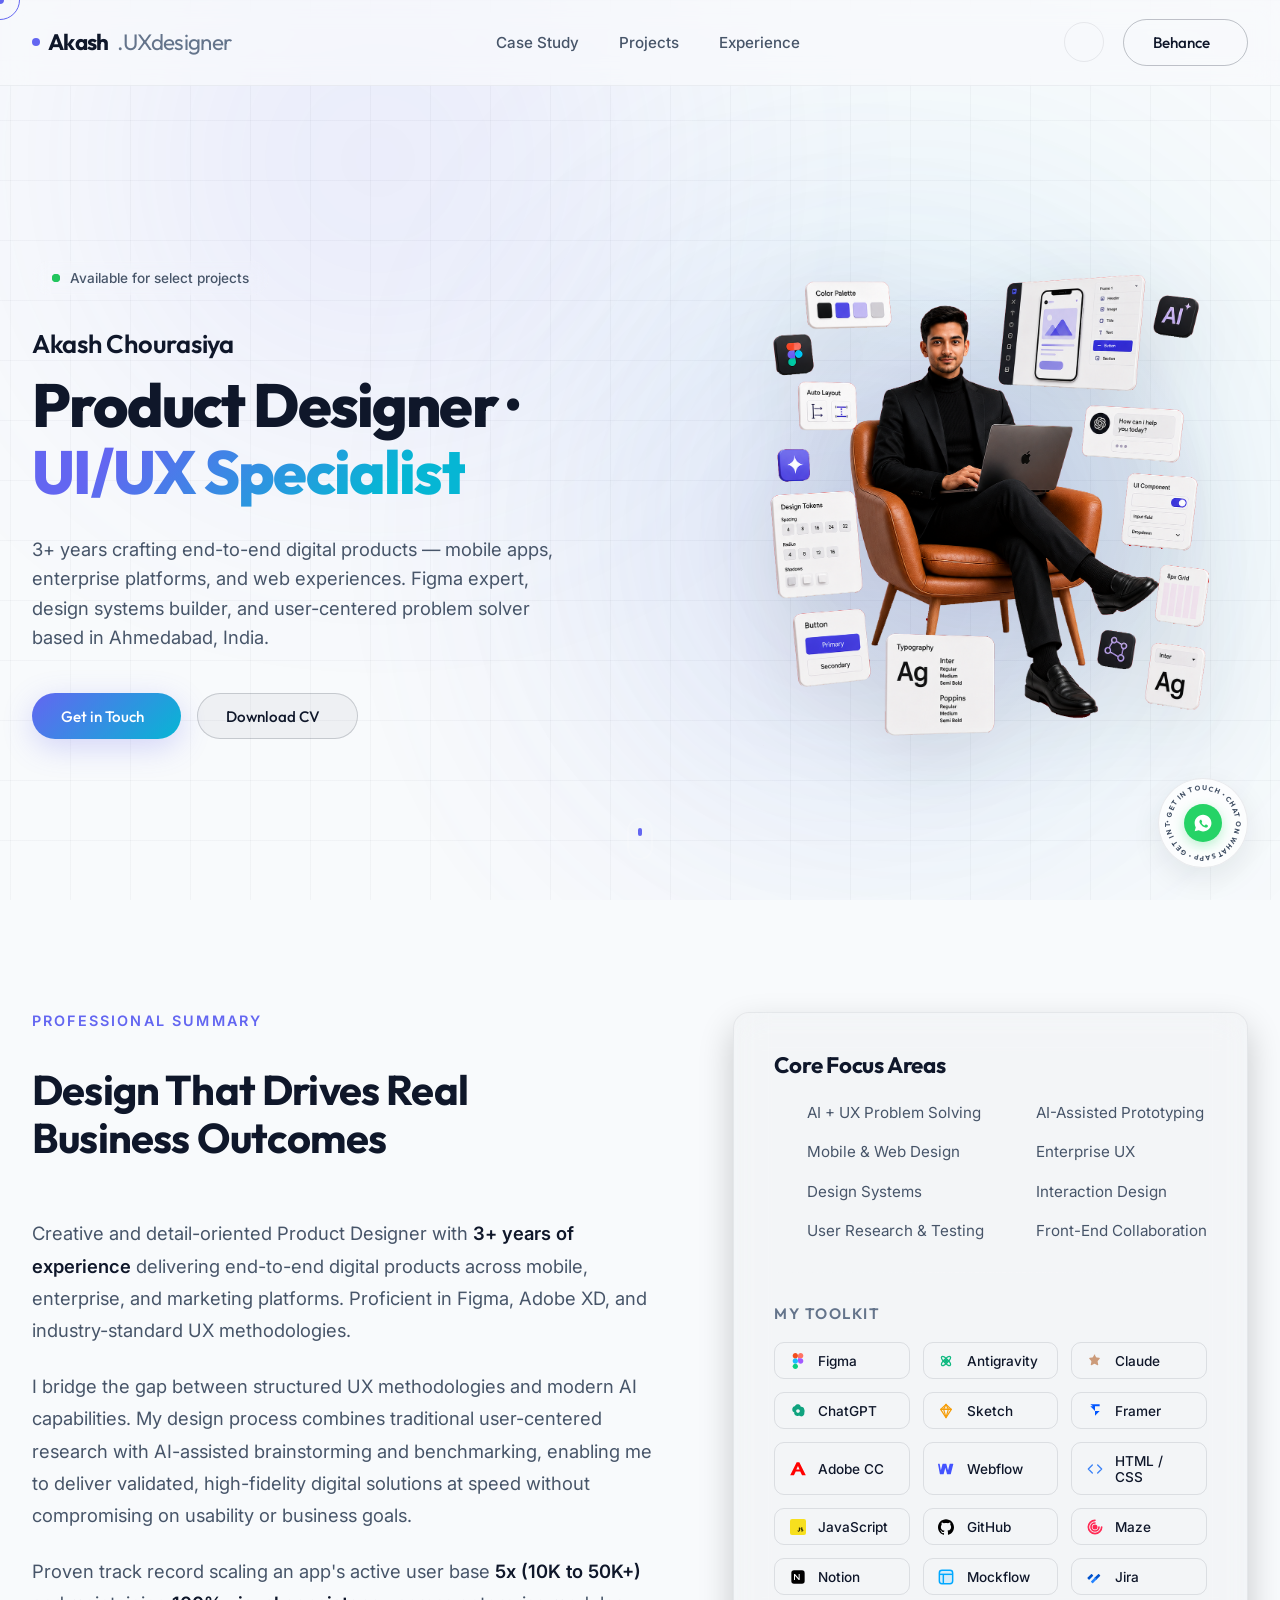
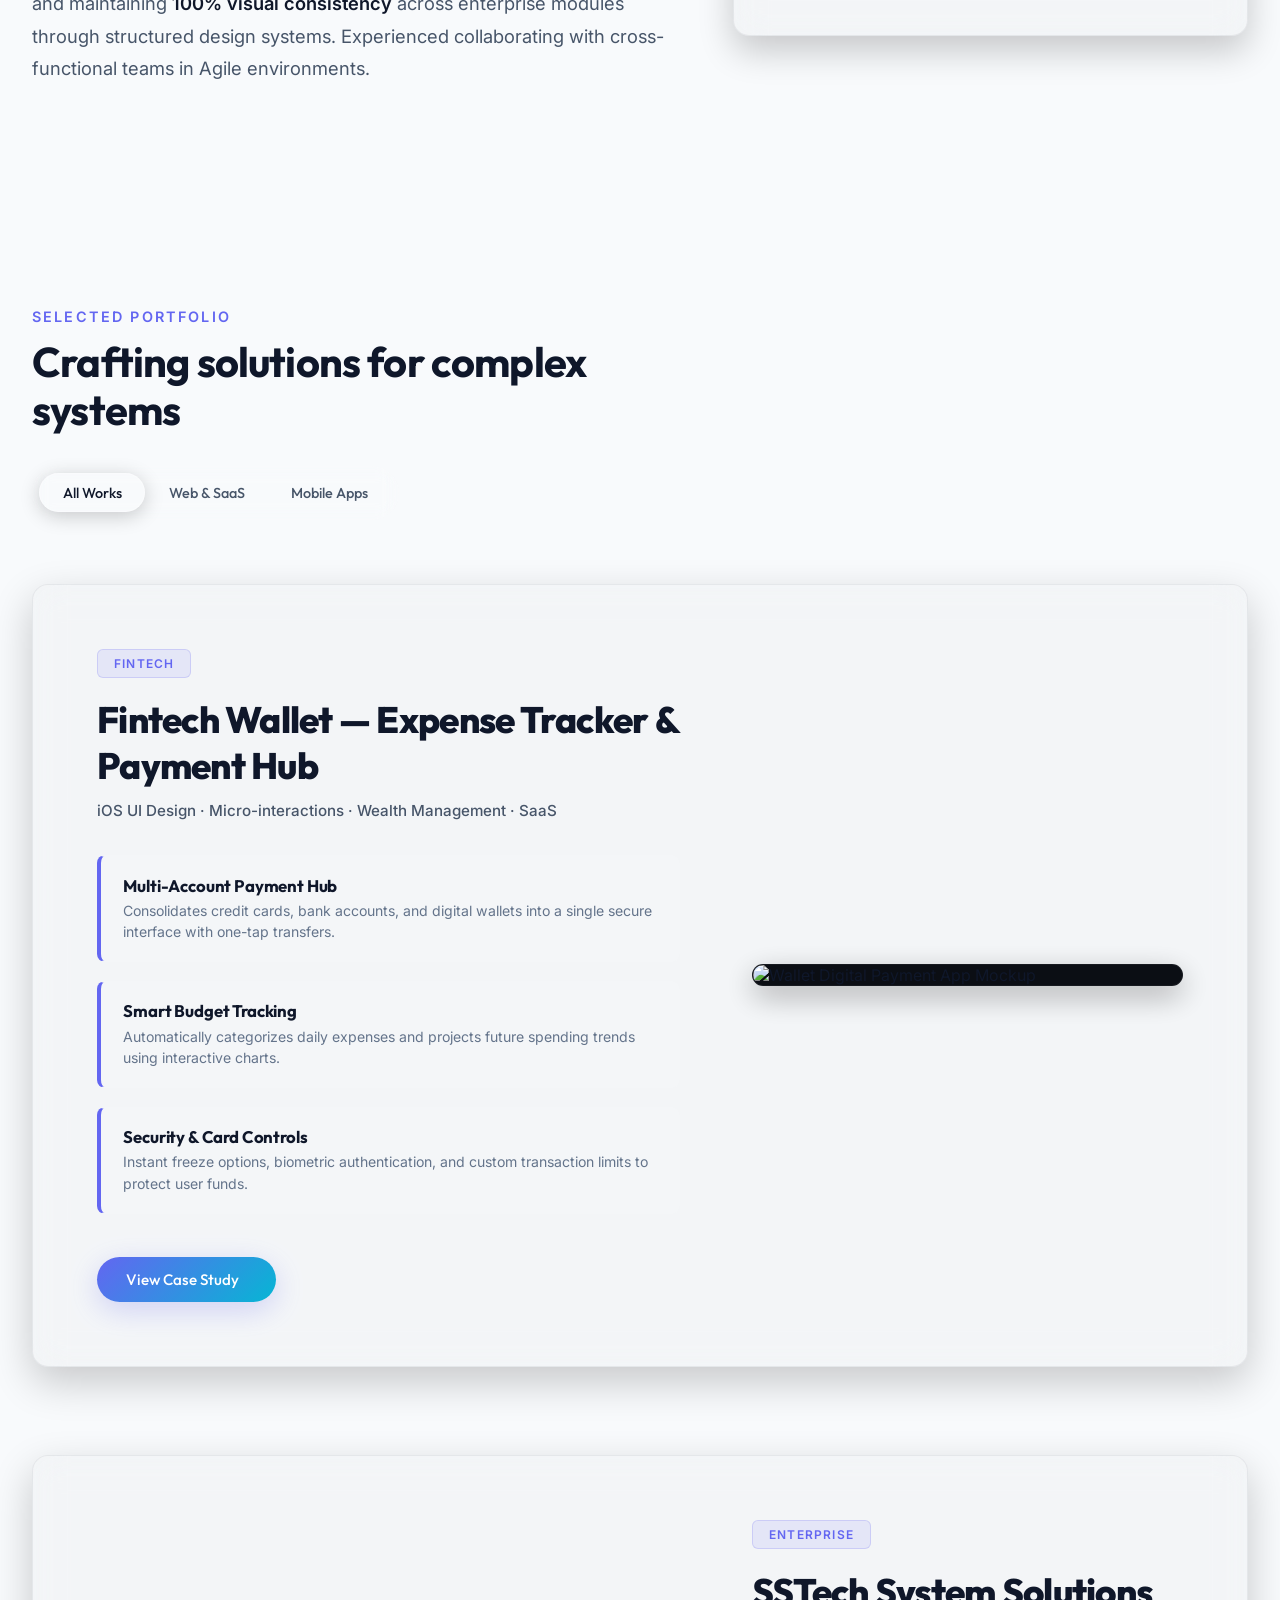
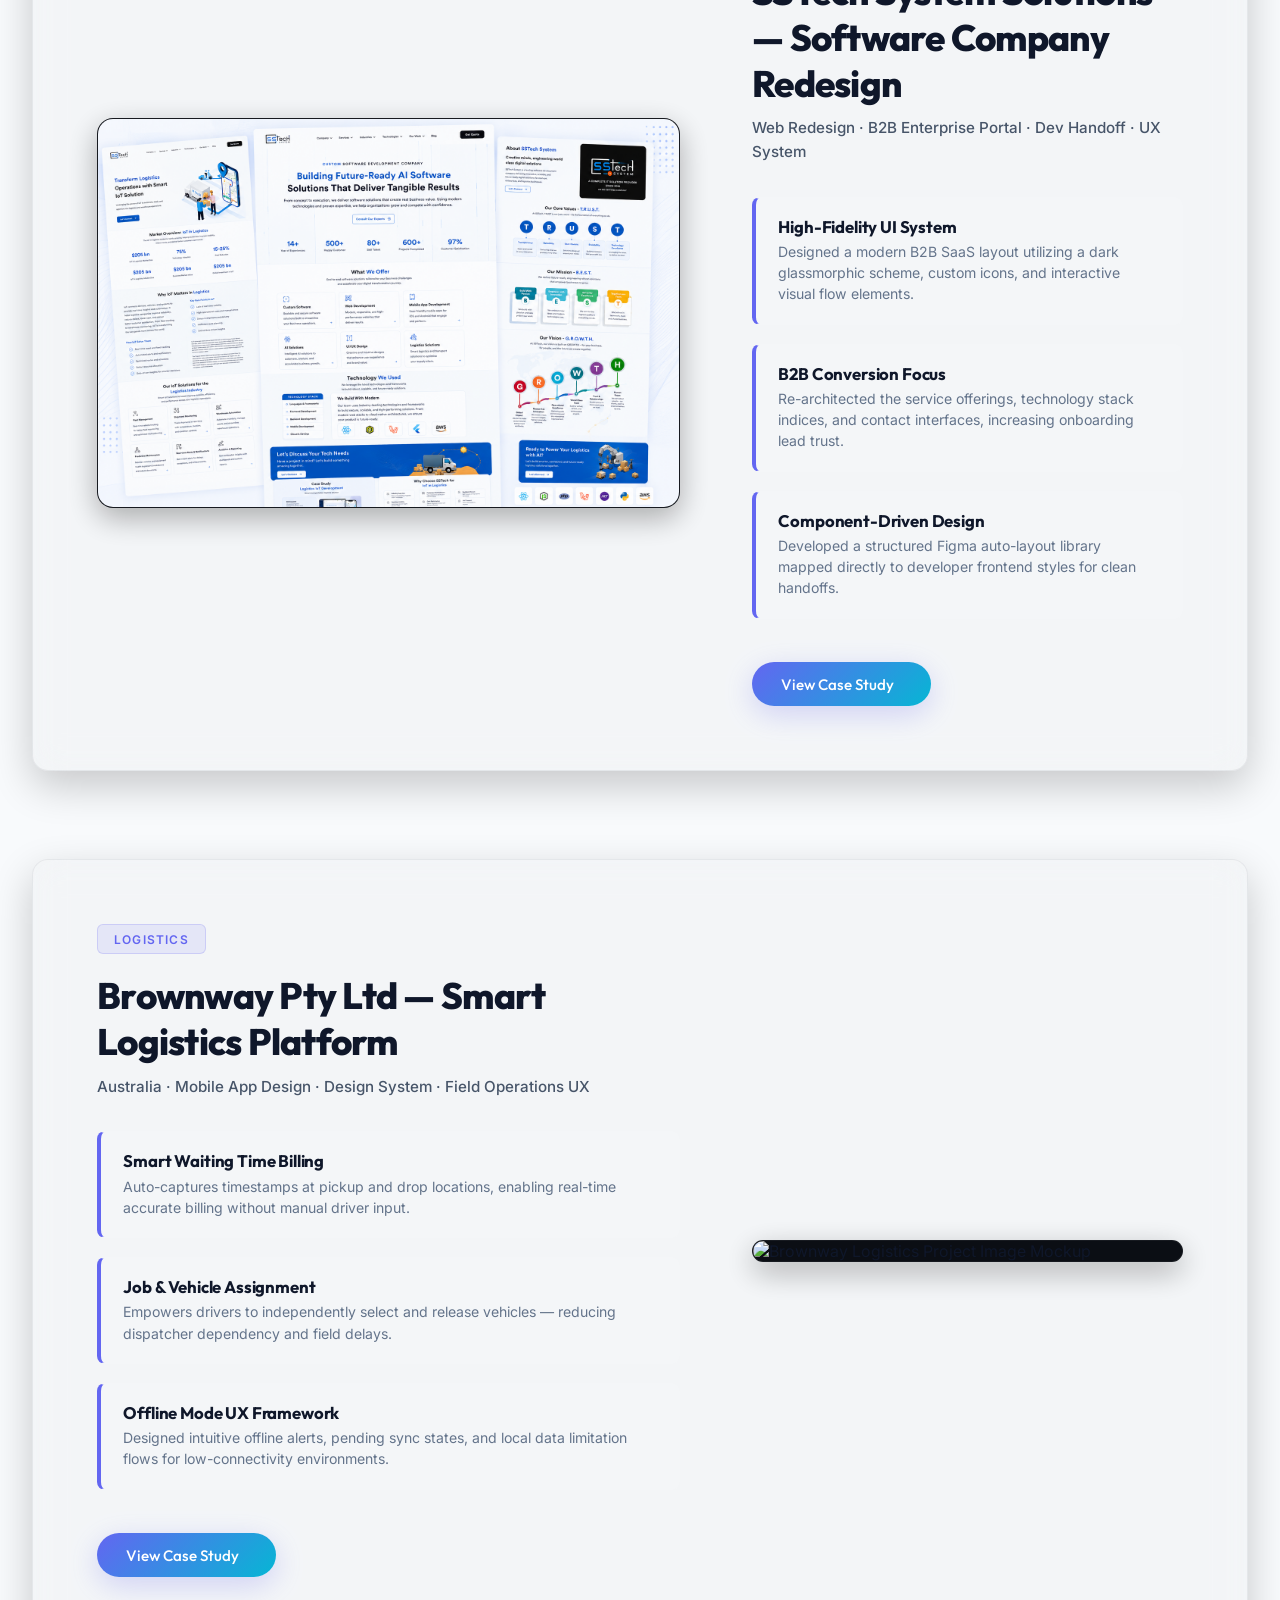
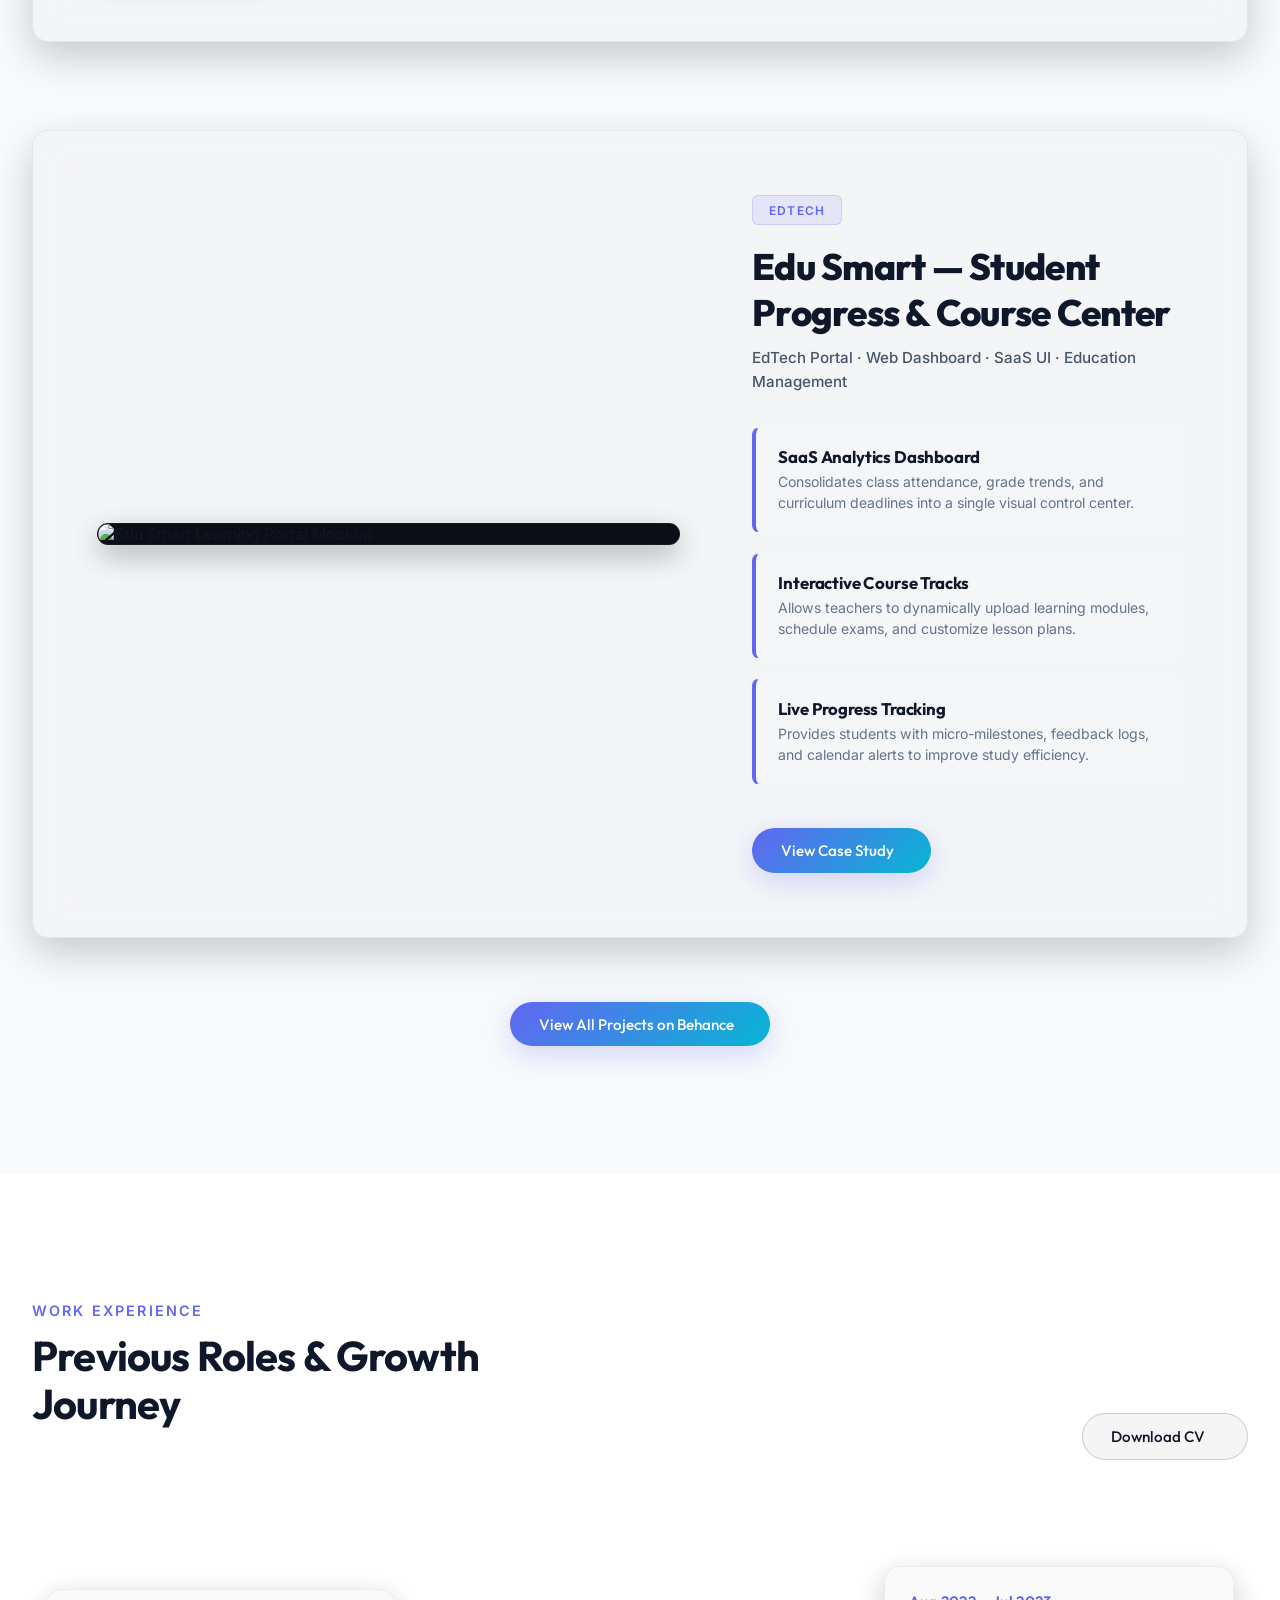
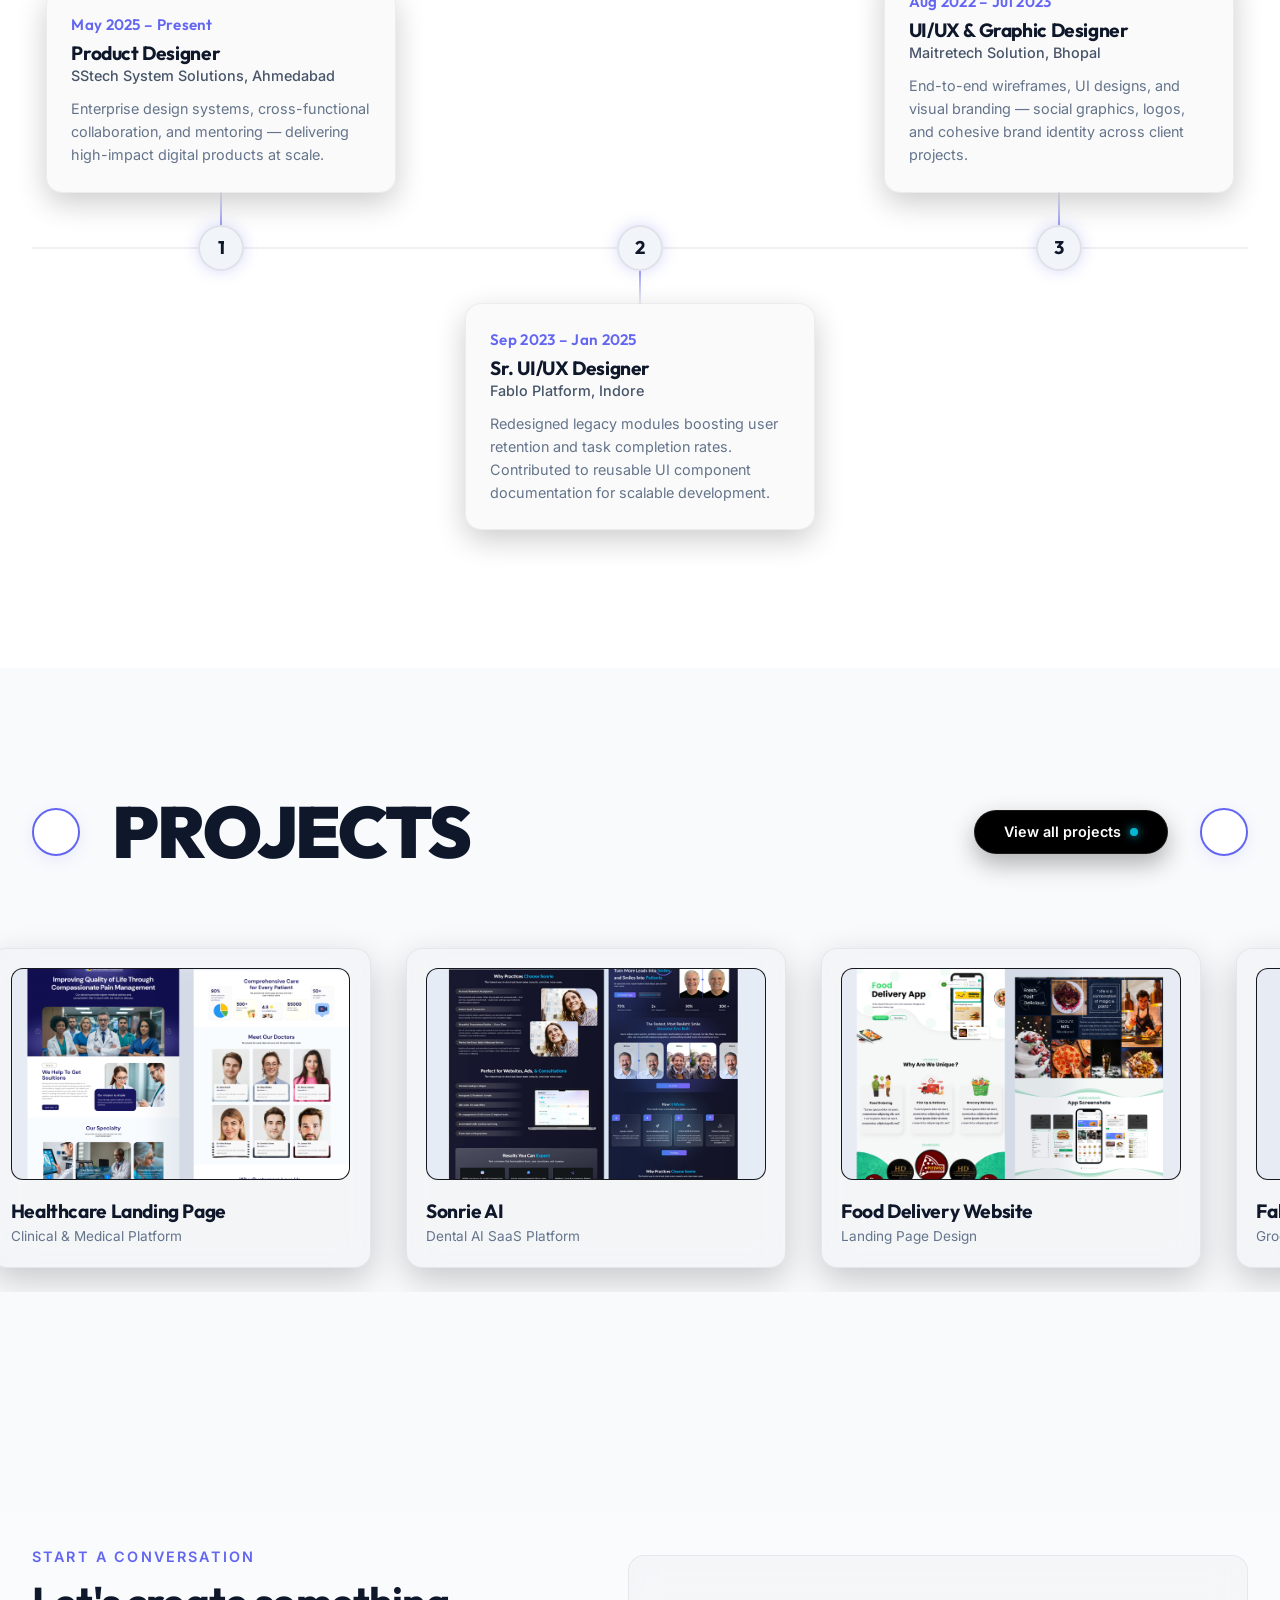
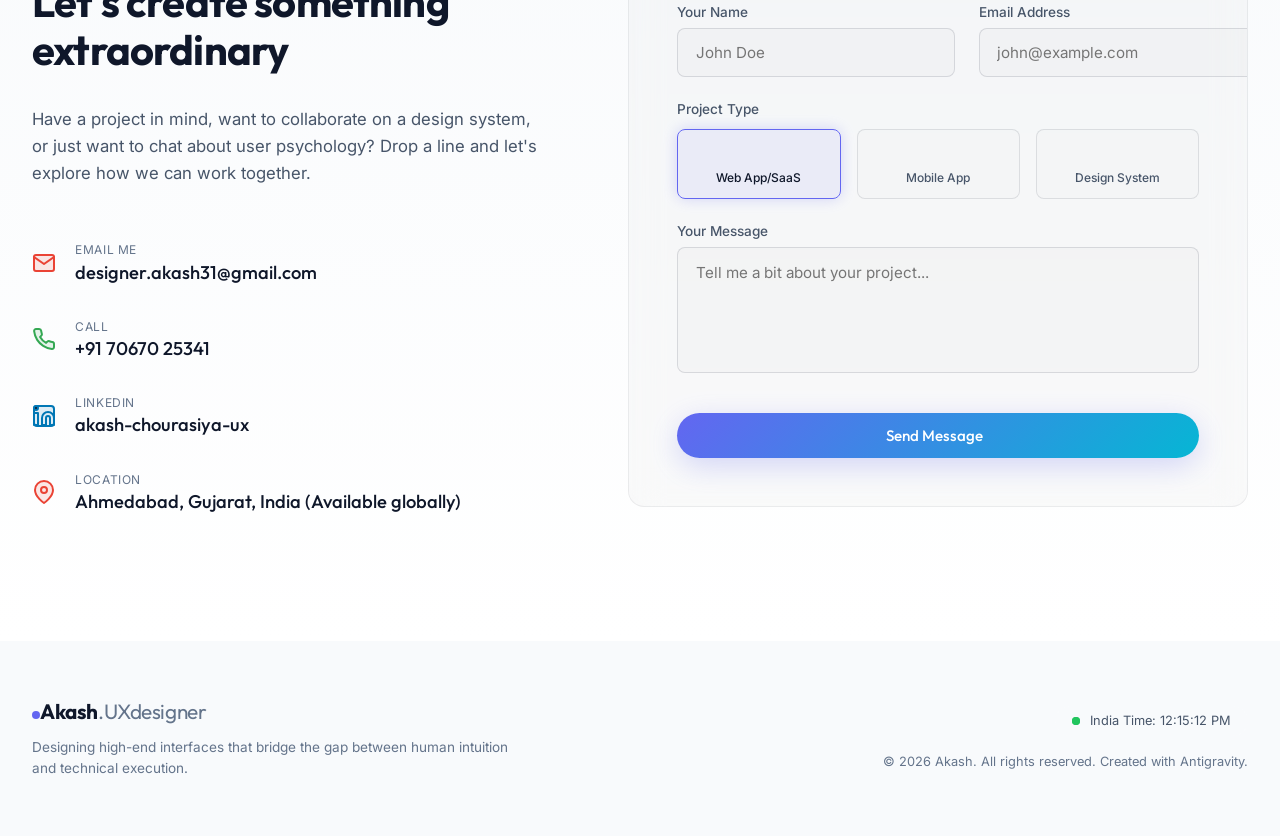
==== commit 50ebf89b: "Auto-update: 20-08-2026 19:14:16.47" ====
--- a/index.html
+++ b/index.html
@@ -35,7 +35,7 @@
         rel="stylesheet">
 
     <!-- Stylesheets -->
-    <link rel="stylesheet" href="styles.css?v=3.4">
+    <link rel="stylesheet" href="styles.css?v=3.5">
 
     <!-- Lucide Icons CDN -->
     <script src="https://unpkg.com/lucide@latest"></script>
@@ -1024,7 +1024,7 @@
     </a>
 
     <!-- Scripts -->
-    <script src="script.js?v=3.4"></script>
+    <script src="script.js?v=3.5"></script>
 </body>
 
 </html>
--- a/styles.css
+++ b/styles.css
@@ -3608,9 +3608,6 @@
 }
 
 /* Light Theme Case Study Overrides */
-html.light-theme .cs-hero {
-    border-bottom: 1px solid rgba(15, 23, 42, 0.08);
-}
 
 html.light-theme .cs-meta {
     border-top: 1px solid rgba(15, 23, 42, 0.08);
